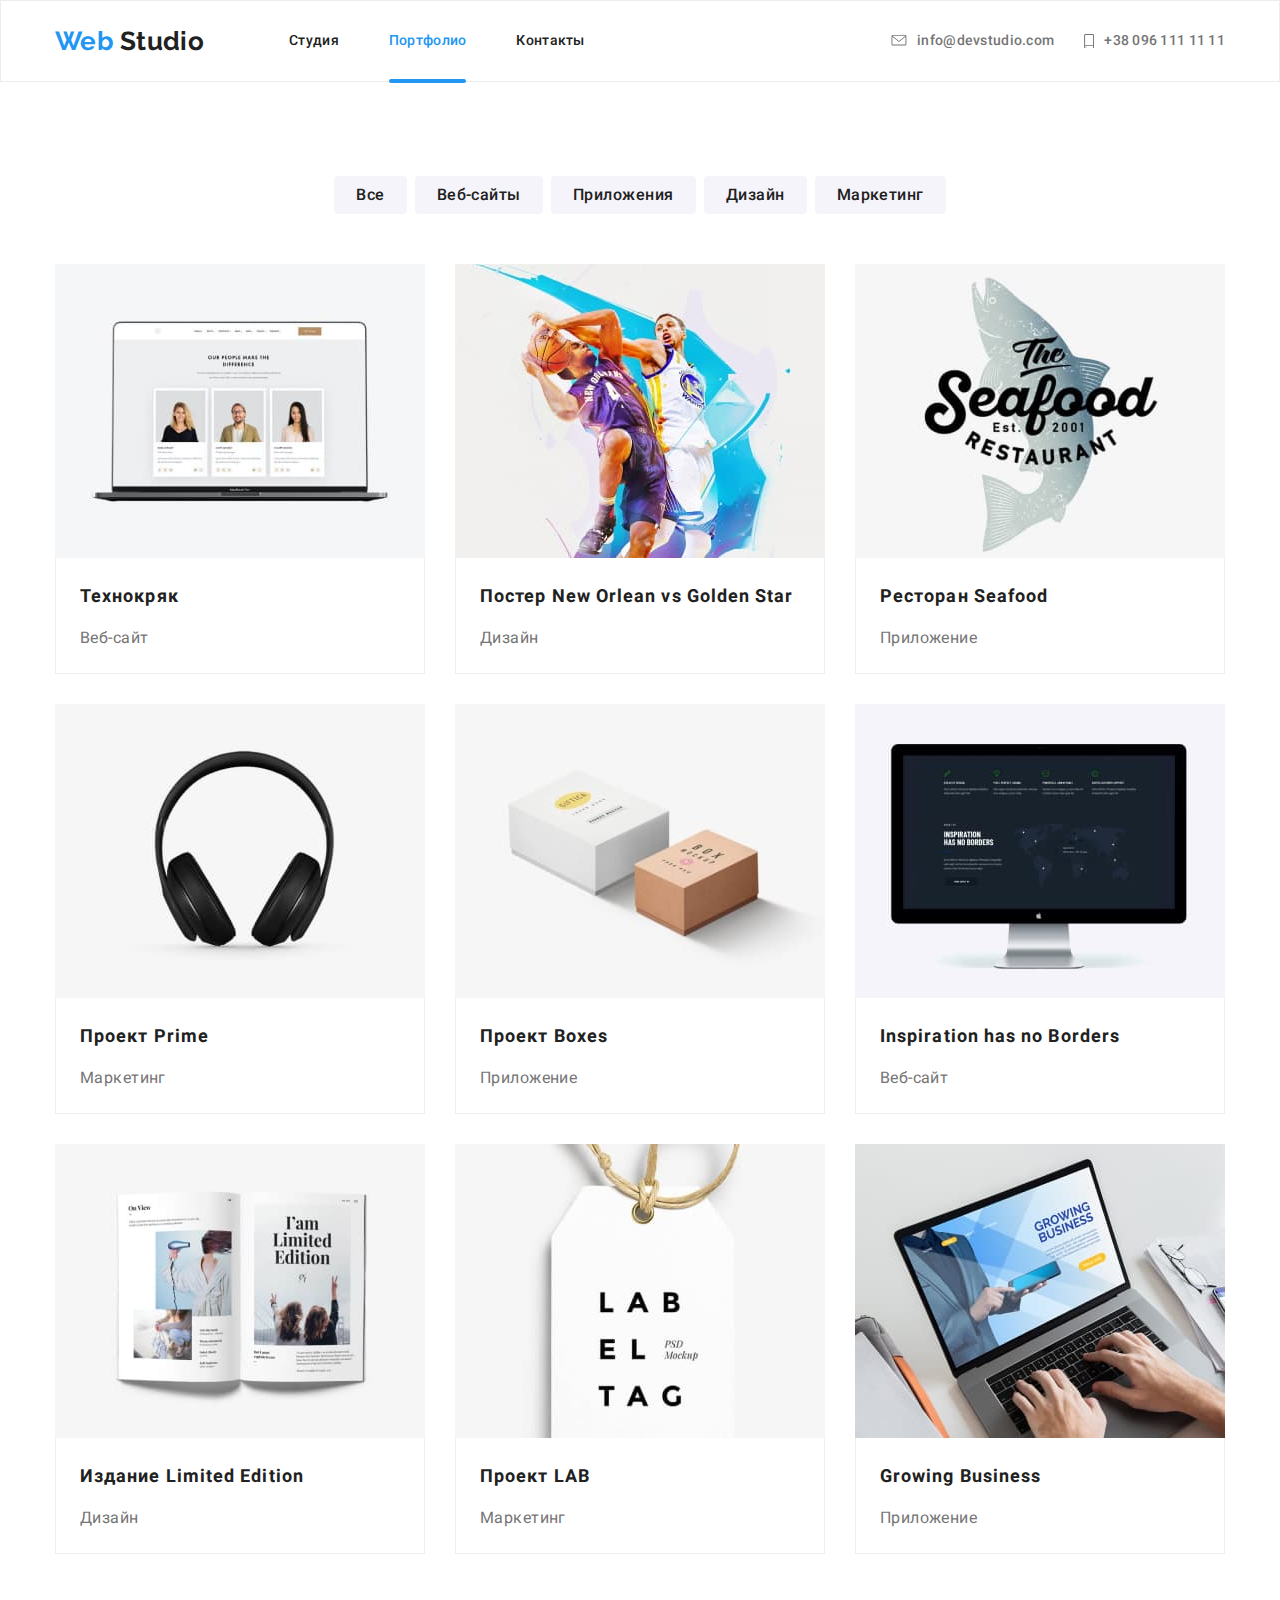
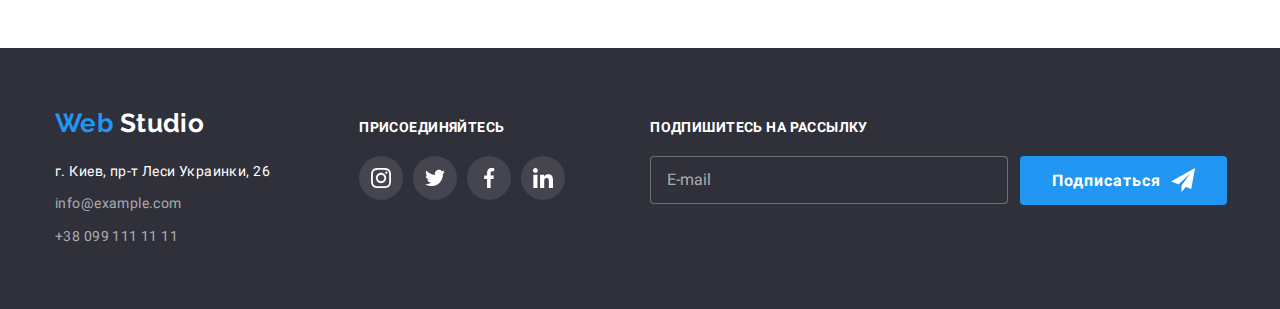
==== portfolio.html @ 8784ebb2 "Add flex to CSS" ====
<!DOCTYPE html>
<html lang="ru">
  <head>
    <meta charset="UTF-8" />
    <meta name="viewport" content="width=device-width, initial-scale=1.0" />
    <title>Web Studio</title>
    <link rel="stylesheet" href="./css/portfolio.min.css" />
  </head>

  <body>
    <header>
      <!-- Шапка сайта -->
      <div class="header">
        <nav class="main-nav">
          <a href="./index.html" class="logo animation">
            <span class="logo-accent">Web</span> Studio
          </a>

          <ul class="site-nav list">
            <li class="item">
              <a class="animation" href="./index.html">Студия</a>
            </li>
            <li class="item">
              <a href="" class="link current site-nav-link animation"
                >Портфолио</a
              >
            </li>
            <li class="item"><a class="animation" href="">Контакты</a></li>
          </ul>
        </nav>
        <ul class="list header-contact">
          <li class="item">
            <a
              href="mailto:info@devstudio.com"
              class="header-contact-link animation"
            >
              <svg class="header-contact-icon" width="16" height="11.2">
                <use href="./images/symbol-defs.svg#icon-envelope"></use>
              </svg>
              info@devstudio.com
            </a>
          </li>
          <li class="item">
            <a href="tel:+380961111111" class="header-contact-link animation">
              <svg class="header-contact-icon" width="10" height="14.94">
                <use href="./images/symbol-defs.svg#icon-smartphone"></use>
              </svg>
              +38 096 111 11 11
            </a>
          </li>
        </ul>
      </div>
    </header>
    <main>
      <section class="main-content">
        <div class="container main-part">
          <!-- Категории -->
          <h1 hidden>Наши работы</h1>
          <ul class="list works-list">
            <li class="works-item">
              <button type="button" class="filtr-button animation">Все</button>
            </li>
            <li class="works-item">
              <button type="button" class="filtr-button animation">
                Веб-сайты
              </button>
            </li>
            <li class="works-item">
              <button type="button" class="filtr-button animation">
                Приложения
              </button>
            </li>
            <li class="works-item">
              <button type="button" class="filtr-button animation">
                Дизайн
              </button>
            </li>
            <li class="works-item">
              <button type="button" class="filtr-button animation">
                Маркетинг
              </button>
            </li>
          </ul>
          <h2 hidden>Примеры работ</h2>
          <ul class="gallery list work-exemple">
            <li class="gallery-list animation">
              <a href="" class="gallery-link">
                <div class="gallery-relative">
                  <img
                    src="./images/portfolio/img.jpg"
                    alt="Ноутбук"
                    width="370"
                    height="294"
                  />

                  <div class="hover-text animation">
                    <p class="excerpt details">
                      Технокряк это современная площадка распространения
                      коронавируса. Компании используют эту платформу для
                      цифрового шпионажа и атак на защищённые сервера
                      конкурентов.
                    </p>
                  </div>
                </div>

                <div class="gallery-title">
                  <h3>Технокряк</h3>
                  <p class="lead">Веб-сайт</p>
                </div>
              </a>
            </li>

            <li class="gallery-list animation">
              <a href="" class="gallery-link">
                <div class="gallery-relative">
                  <img
                    src="./images/portfolio/img2.jpg"
                    alt="Баскетбольная игра"
                    width="370"
                    height="294"
                  />
                  <div class="hover-text animation">
                    <p class="excerpt details">
                      Технокряк это современная площадка распространения
                      коронавируса. Компании используют эту платформу для
                      цифрового шпионажа и атак на защищённые сервера
                      конкурентов.
                    </p>
                  </div>
                </div>
                <div class="gallery-title">
                  <h3>Постер New Orlean vs Golden Star</h3>
                  <p class="lead">Дизайн</p>
                </div>
              </a>
            </li>
            <li class="gallery-list animation">
              <a href="" class="gallery-link">
                <div class="gallery-relative">
                  <img
                    src="./images/portfolio/img3.jpg"
                    alt="Логотип ресторана Seafood"
                    width="370"
                    height="294"
                  />
                  <div class="hover-text animation">
                    <p class="excerpt details">
                      Технокряк это современная площадка распространения
                      коронавируса. Компании используют эту платформу для
                      цифрового шпионажа и атак на защищённые сервера
                      конкурентов.
                    </p>
                  </div>
                </div>
                <div class="gallery-title">
                  <h3>Ресторан Seafood</h3>
                  <p class="lead">Приложение</p>
                </div>
              </a>
            </li>
            <li class="gallery-list animation">
              <a href="" class="gallery-link">
                <div class="gallery-relative">
                  <img
                    src="./images/portfolio/img4.jpg"
                    alt="Наушники"
                    width="370"
                    height="294"
                  />
                  <div class="hover-text animation">
                    <p class="excerpt details">
                      Технокряк это современная площадка распространения
                      коронавируса. Компании используют эту платформу для
                      цифрового шпионажа и атак на защищённые сервера
                      конкурентов.
                    </p>
                  </div>
                </div>
                <div class="gallery-title">
                  <h3>Проект Prime</h3>
                  <p class="lead">Маркетинг</p>
                </div>
              </a>
            </li>
            <li class="gallery-list animation">
              <a href="" class="gallery-link">
                <div class="gallery-relative">
                  <img
                    src="./images/portfolio/img5.jpg"
                    alt="Коробочки"
                    width="370"
                    height="294"
                  />
                  <div class="hover-text animation">
                    <p class="excerpt details">
                      Технокряк это современная площадка распространения
                      коронавируса. Компании используют эту платформу для
                      цифрового шпионажа и атак на защищённые сервера
                      конкурентов.
                    </p>
                  </div>
                </div>
                <div class="gallery-title">
                  <h3>Проект Boxes</h3>
                  <p class="lead">Приложение</p>
                </div>
              </a>
            </li>
            <li class="gallery-list animation">
              <a href="" class="gallery-link">
                <div class="gallery-relative">
                  <img
                    src="./images/portfolio/img6.jpg"
                    alt="Монитор"
                    width="370"
                    height="294"
                  />
                  <div class="hover-text animation">
                    <p class="excerpt details">
                      Технокряк это современная площадка распространения
                      коронавируса. Компании используют эту платформу для
                      цифрового шпионажа и атак на защищённые сервера
                      конкурентов.
                    </p>
                  </div>
                </div>
                <div class="gallery-title">
                  <h3>Inspiration has no Borders</h3>
                  <p class="lead">Веб-сайт</p>
                </div>
              </a>
            </li>
            <li class="gallery-list animation">
              <a href="" class="gallery-link">
                <div class="gallery-relative">
                  <img
                    src="./images/portfolio/img7.jpg"
                    alt="Журнал"
                    width="370"
                    height="294"
                  />
                  <div class="hover-text animation">
                    <p class="excerpt details">
                      Технокряк это современная площадка распространения
                      коронавируса. Компании используют эту платформу для
                      цифрового шпионажа и атак на защищённые сервера
                      конкурентов.
                    </p>
                  </div>
                </div>
                <div class="gallery-title">
                  <h3>Издание Limited Edition</h3>
                  <p class="lead">Дизайн</p>
                </div>
              </a>
            </li>
            <li class="gallery-list animation">
              <a href="" class="gallery-link">
                <div class="gallery-relative">
                  <img
                    src="./images/portfolio/img8.jpg"
                    alt="Этикетка"
                    width="370"
                    height="294"
                  />
                  <div class="hover-text animation">
                    <p class="excerpt details">
                      Технокряк это современная площадка распространения
                      коронавируса. Компании используют эту платформу для
                      цифрового шпионажа и атак на защищённые сервера
                      конкурентов.
                    </p>
                  </div>
                </div>
                <div class="gallery-title">
                  <h3>Проект LAB</h3>
                  <p class="lead">Маркетинг</p>
                </div>
              </a>
            </li>
            <li class="gallery-list animation">
              <a href="" class="gallery-link">
                <div class="gallery-relative">
                  <img
                    src="./images/portfolio/img9.jpg"
                    alt="Ноутбук"
                    width="370"
                    height="294"
                  />
                  <div class="hover-text animation">
                    <p class="excerpt details">
                      Технокряк это современная площадка распространения
                      коронавируса. Компании используют эту платформу для
                      цифрового шпионажа и атак на защищённые сервера
                      конкурентов.
                    </p>
                  </div>
                </div>
                <div class="gallery-title">
                  <h3>Growing Business</h3>
                  <p class="lead">Приложение</p>
                </div>
              </a>
            </li>
          </ul>
        </div>
      </section>
    </main>
    <footer>
      <!-- Футер -->
      <div class="footer">
        <div class="first-block">
          <a href="/" class="footer-logo animation">
            <span class="logo-accent">Web</span> Studio
          </a>
          <address>
            <ul class="list footer-contact">
              <li>
                <p class="adress">г. Киев, пр-т Леси Украинки, 26<br /></p>
              </li>
              <li class="footer-contact">
                <a href="mailto:info@example.com">info@example.com<br /> </a>
              </li>
              <li class="footer-contact">
                <a href="tel:+380991111111">+38 099 111 11 11<br /> </a>
              </li>
            </ul>
          </address>
        </div>

        <div class="second-block">
          <b> присоединяйтесь </b>
          <ul class="list footer-social-list">
            <li class="footer-social-item f-icon-instagram animation">
              <a href="Instagram" aria-label="Ссылка на Instagram">
                <svg class="footer-social-icon" width="20px" height="20px">
                  <use href="./images/symbol-defs.svg#icon-instagram"></use>
                </svg>
              </a>
            </li>
            <li class="footer-social-item f-icon-twitter animation">
              <a href="Twitter" aria-label="Ссылка на Twitter">
                <svg class="footer-social-icon" width="20px" height="20px">
                  <use href="./images/symbol-defs.svg#icon-twitter"></use>
                </svg>
              </a>
            </li>
            <li class="footer-social-item f-icon-facebook animation">
              <a href="Facebook" aria-label="Ссылка на Facebook">
                <svg class="footer-social-icon" width="20px" height="20px">
                  <use href="./images/symbol-defs.svg#icon-facebook"></use>
                </svg>
              </a>
            </li>
            <li class="footer-social-item f-icon-linked animation">
              <a href="LinkedIn" aria-label="Ссылка на LinkedIn">
                <svg class="footer-social-icon" width="20px" height="20px">
                  <use href="./images/symbol-defs.svg#icon-linkedin"></use>
                </svg>
              </a>
            </li>
          </ul>
        </div>
        <div class="third-block">
          <b> Подпишитесь на рассылку </b>
          <div class="footer-form">
            <div class="email-field">
              <input
                class="footer-input animation"
                type="email"
                name="mail"
                id="mail"
                placeholder="E-mail"
              />
            </div>

            <div class="subscribe">
              <button class="button footer-button primary">
                Подписаться

                <svg class="sent-icon" width="24px" height="24px">
                  <use href="./images/symbol-defs.svg#icon-send"></use>
                </svg>
              </button>
            </div>
          </div>
        </div>
      </div>
    </footer>
  </body>
</html>
---- css/portfolio.min.css ----
.button,.filtr-button{font-family:inherit;font-size:16px;text-align:center;border-radius:4px}*,::after,::before{-webkit-box-sizing:border-box;box-sizing:border-box}:root{-moz-tab-size:4;-o-tab-size:4;tab-size:4}html{line-height:1.15;-webkit-text-size-adjust:100%}body{margin:0}body{font-family:system-ui, -apple-system, "Segoe UI", Roboto, Helvetica, Arial, sans-serif, "Apple Color Emoji", "Segoe UI Emoji"}hr{height:0}abbr[title]{-webkit-text-decoration:underline dotted;text-decoration:underline dotted}b,strong{font-weight:bolder}code,kbd,pre,samp{font-family:SFMono-Regular, Consolas, "Liberation Mono", Menlo, monospace;font-size:1em}small{font-size:80%}sub,sup{font-size:75%;line-height:0;position:relative;vertical-align:baseline}sub{bottom:-0.25em}sup{top:-0.5em}button,input,optgroup,select,textarea{font-family:inherit;font-size:100%;line-height:1.15;margin:0}button,select{text-transform:none}[type="button"],[type="reset"],[type="submit"],button{-webkit-appearance:button}[type="button"]::-moz-focus-inner,[type="reset"]::-moz-focus-inner,[type="submit"]::-moz-focus-inner,button::-moz-focus-inner{border-style:none;padding:0}[type="button"]:-moz-focusring,[type="reset"]:-moz-focusring,[type="submit"]:-moz-focusring,button:-moz-focusring{outline:1px dotted ButtonText}fieldset{padding:0.35em 0.75em 0.625em}legend{padding:0}progress{vertical-align:baseline}[type="number"]::-webkit-inner-spin-button,[type="number"]::-webkit-outer-spin-button{height:auto}[type="search"]{-webkit-appearance:textfield;outline-offset:-2px}[type="search"]::-webkit-search-decoration{-webkit-appearance:none}::-webkit-file-upload-button{-webkit-appearance:button;font:inherit}summary{display:list-item}@font-face{font-family:"Raleway";src:url("./../fonts/Raleway-Bold.eot");src:local("☺"),url("./../fonts/Raleway-Bold.woff") format("woff"),url("./../fonts/Raleway-Bold.ttf") format("truetype"),url("./../fonts/Raleway-Bold.svg") format("svg");font-weight:700;font-style:normal}@font-face{font-family:"Roboto";src:url("./../fonts/Roboto-Regular.eot");src:local("☺"),url("./../fonts/Roboto-Regular.woff") format("woff"),url("./../fonts/Roboto-Regular.ttf") format("truetype"),url("./../fonts/Roboto-Regular.svg") format("svg");font-weight:400;font-style:normal}@font-face{font-family:"Roboto";src:url("./../fonts/Roboto-Medium.eot");src:local("☺"),url("./../fonts/Roboto-Medium.woff") format("woff"),url("./../fonts/Roboto-Medium.ttf") format("truetype"),url("./../fonts/Roboto-Medium.svg") format("svg");font-weight:500;font-style:normal}@font-face{font-family:"Roboto";src:url("./../fonts/Roboto-Bold.eot");src:local("☺"),url("./../fonts/Roboto-Bold.woff") format("woff"),url("./../fonts/Roboto-Bold.ttf") format("truetype"),url("./../fonts/Roboto-Bold.svg") format("svg");font-weight:700;font-style:normal}@font-face{font-family:"Roboto";src:url("./../fonts/Roboto-Black.eot");src:local("☺"),url("./../fonts/Roboto-Black.woff") format("woff"),url("./../fonts/Roboto-Black.ttf") format("truetype"),url("./../fonts/Roboto-Black.svg") format("svg");font-weight:900;font-style:normal}body{color:#757575;background-color:#fff;font-family:"Roboto";font-weight:400;letter-spacing:0.03em;font-size:14px;line-height:1.71}.details{color:#fff}.list{list-style:none;padding:0;margin:0}header{border:1px solid #ececec}.animation{-webkit-transition-duration:250ms;transition-duration:250ms;-webkit-transition-timing-function:cubic-bezier(0.4, 0, 0.2, 1);transition-timing-function:cubic-bezier(0.4, 0, 0.2, 1)}.flexbox{display:-webkit-box;display:-ms-flexbox;display:flex}.section-title{font-size:36px;line-height:1.17;text-align:center;margin-bottom:50px}img{display:block}.header,.footer,.container{margin-right:auto;margin-left:auto;width:1200px;padding-left:15px;padding-right:15px}b{font-weight:700;line-height:1.14;color:#fff;text-transform:uppercase}.logo{color:#212121;font-family:"Raleway";font-weight:700;font-size:26px;line-height:1.19;text-decoration:none;margin-right:85px}.logo:hover,.logo:focus{color:#2196f3}.logo-accent{color:#2196f3}.footer-logo{color:#fff;font-family:"Raleway";font-weight:700;font-size:26px;line-height:1.19;text-decoration:none;margin-right:85px}.footer-logo:hover,.footer-logo:focus{color:#2196f3}.main-nav,.header{-webkit-box-align:center;-ms-flex-align:center;align-items:center;display:-webkit-box;display:-ms-flexbox;display:flex}.site-nav{display:-webkit-box;display:-ms-flexbox;display:flex}.site-nav .link.current{color:#2196f3}.site-nav .item:not(:last-child){margin-right:50px}.site-nav a{display:block;padding-top:32px;padding-bottom:32px;color:#212121;font-weight:500;font-size:14px;line-height:1.14;letter-spacing:0.02em;text-decoration:none}.site-nav a:hover,.site-nav a:focus{color:#2196f3}.site-nav-link{position:relative}.site-nav-link::after{content:" ";position:absolute;left:0;bottom:-2px;display:block;width:100%;height:4px;background-color:#2196f3;border-radius:2px}.header-contact{display:-webkit-box;display:-ms-flexbox;display:flex;margin-left:auto;font-style:normal;font-weight:500}.header-contact a{color:#757575;text-decoration:none;letter-spacing:0.02em;line-height:1.14;-webkit-box-align:center;-ms-flex-align:center;align-items:center}.header-contact>.item a{-webkit-box-align:center;-ms-flex-align:center;align-items:center}.header-contact>.item img{margin-right:10px}.header-contact-icon{margin-right:10px;fill:#757575}.header-contact-link:hover .header-contact-icon,.header-contact-link:focus .header-contact-icon{fill:#2196f3}.header-contact .item+.item{margin-left:30px}.contact-img .header-contact .item a{color:#757575;text-decoration:none;letter-spacing:0.02em;line-height:1.14}.header-contact-link:hover,.header-contact-link:focus{color:#2196f3}.header-contact-link{display:-webkit-box;display:-ms-flexbox;display:flex}.button{color:#212121;background-color:#fff;font-weight:700;line-height:1.87;letter-spacing:0.06em;display:-webkit-inline-box;display:-ms-inline-flexbox;display:inline-flex;-webkit-box-align:center;-ms-flex-align:center;align-items:center}.button:hover,.button:focus{color:#fff;background-color:#2196f3}.button.primary{background-color:#2196f3;color:#fff;text-decoration:none;padding:10px 32px;min-width:200px;border:none}.button.primary.submit{-webkit-box-shadow:0px 1px 3px rgba(0,0,0,0.12),0px 1px 1px rgba(0,0,0,0.14),0px 2px 1px rgba(0,0,0,0.2);box-shadow:0px 1px 3px rgba(0,0,0,0.12),0px 1px 1px rgba(0,0,0,0.14),0px 2px 1px rgba(0,0,0,0.2);padding:10px 50px;margin-left:auto;margin-right:auto}.button.primary .footer-button{padding-left:28px;padding-right:28px}.filtr-button{background-color:#f5f4fa;color:#212121;font-weight:500;line-height:1.62;letter-spacing:0.03em;padding:6px 22px;border:none}.filtr-button:hover,.filtr-button:focus{-webkit-box-shadow:0px 3px 1px rgba(0,0,0,0.1),0px 1px 2px rgba(0,0,0,0.08),0px 2px 2px rgba(0,0,0,0.12);box-shadow:0px 3px 1px rgba(0,0,0,0.1),0px 1px 2px rgba(0,0,0,0.08),0px 2px 2px rgba(0,0,0,0.12);color:#fff;background-color:#2196f3}.main-content{padding-top:94px;padding-bottom:94px}.works-list{display:-webkit-box;display:-ms-flexbox;display:flex;-webkit-box-pack:center;-ms-flex-pack:center;justify-content:center;margin-bottom:50px}.works-item{margin-right:8px}.works-item:nth-child(5n){margin-right:0}.gallery{display:-webkit-box;display:-ms-flexbox;display:flex;-ms-flex-wrap:wrap;flex-wrap:wrap}.gallery a{text-decoration:none;color:inherit}.gallery h3{font-weight:700;font-size:18px;line-height:2;letter-spacing:0.06em;color:#212121;margin:0}.gallery .lead{text-align:left;font-size:16px;line-height:1.87;margin-top:9px;margin-bottom:0}.gallery .excerpt{font-size:18px;line-height:1.56}.gallery .gallery-list{width:calc((100% - 60px) / 3);margin-right:30px;margin-bottom:30px}.gallery .gallery-list:hover,.gallery .gallery-list:focus{-webkit-box-shadow:0px 1px 1px rgba(0,0,0,0.12),0px 4px 4px rgba(0,0,0,0.06),1px 4px 6px rgba(0,0,0,0.16);box-shadow:0px 1px 1px rgba(0,0,0,0.12),0px 4px 4px rgba(0,0,0,0.06),1px 4px 6px rgba(0,0,0,0.16)}.gallery .gallery-list:nth-child(3n){margin-right:0}.gallery .gallery-list:nth-last-child(-n+3){margin-bottom:0}.gallery-relative{position:relative;overflow:hidden}.hover-text{position:absolute;display:-webkit-box;display:-ms-flexbox;display:flex;top:0;left:0;padding:63px 24px;background-color:rgba(33,150,243,0.9);width:100%;height:100%;-webkit-transform:translateY(100%);transform:translateY(100%);-webkit-transition-property:-webkit-transform;transition-property:-webkit-transform;transition-property:transform;transition-property:transform, -webkit-transform}.gallery-relative:hover .hover-text,.gallery-relative:focus .hover-text{-webkit-transform:translateY(0);transform:translateY(0)}.hover-text p{text-align:left;margin:0}.gallery-title{border:1px solid;border-top:none;border-color:#eee;-webkit-box-sizing:border-box;box-sizing:border-box;padding-top:20px;padding-bottom:20px;padding-right:24px;padding-left:24px}.social-list{display:-webkit-box;display:-ms-flexbox;display:flex;-webkit-box-align:center;-ms-flex-align:center;align-items:center}.social-item{width:calc((100% - 94px) / 4);margin-right:10px;margin-bottom:24px}.social-item:first-of-type{margin-left:32px}.social-item:nth-child(4n){margin-right:32px}.social-item a{display:block;padding:12px}.social-icons-link{display:-webkit-inline-box;display:-ms-inline-flexbox;display:inline-flex;-webkit-box-align:center;-ms-flex-align:center;align-items:center;-webkit-box-pack:center;-ms-flex-pack:center;justify-content:center;border-radius:50%;height:44px;width:44px;background-color:#fff}.social-icons-link:hover,.social-icons-link:focus{background-color:#2196f3}.social-icon{fill:#afb1b8}.social-icons-link:hover .social-icon,.social-icons-link:focus .social-icon{fill:#fff}.footer-social-item{display:inline-block;height:44px;width:44px;border-radius:50%;background-size:20px;background-position:center;background-repeat:no-repeat;background-color:rgba(255,255,255,0.1);width:calc((100% - 30px) / 4);margin-right:10px;margin-top:20px}.footer-social-item:nth-child(4n){margin-right:0}.footer-social-item:hover,.footer-social-item:focus{background-color:#2196f3}.footer-social-item a{padding:12px;display:block}.footer-social-icon{fill:#fff}.sent-icon{margin-left:10px}.footer-social-list{display:-webkit-box;display:-ms-flexbox;display:flex}.footer-contact{margin-bottom:9px}.footer-contact:last-child{margin-bottom:0}.footer-contact .adress{font-weight:400;color:#fff;font-style:normal;margin-top:20px;margin-bottom:9px;margin-left:0;text-align:start}.footer-contact a{text-decoration:none;font-style:normal;color:rgba(255,255,255,0.6)}.footer-contact a:hover,.footer-contact a:focus{color:#2196f3}footer{background-color:#2f303a;padding-top:60px;padding-bottom:60px;-webkit-box-align:baseline;-ms-flex-align:baseline;align-items:baseline}.footer{display:-webkit-box;display:-ms-flexbox;display:flex}.second-block{margin-left:70px;margin-top:12px;margin-right:70px}.second-block b{display:block}.third-block{width:calc(50% - 15px);margin-left:15px;margin-top:12px;-webkit-box-pack:justify;-ms-flex-pack:justify;justify-content:space-between}.third-block b{display:block;margin-bottom:20px}.footer-input{border:0.5px solid rgba(255,255,255,0.3);border-radius:4px;background-color:#2f303a;padding:15px 16px;width:358px;margin-right:12px;color:#fff}.footer-input:focus{border:1px solid #2196f3;outline:#2196f3}.footer-input::-webkit-input-placeholder{font-size:16px;line-height:1.25;color:rgba(255,255,255,0.6)}.footer-input:-ms-input-placeholder{font-size:16px;line-height:1.25;color:rgba(255,255,255,0.6)}.footer-input::-ms-input-placeholder{font-size:16px;line-height:1.25;color:rgba(255,255,255,0.6)}.footer-input::placeholder{font-size:16px;line-height:1.25;color:rgba(255,255,255,0.6)}.footer-form{display:-webkit-box;display:-ms-flexbox;display:flex}
/*# sourceMappingURL=portfolio.min.css.map */
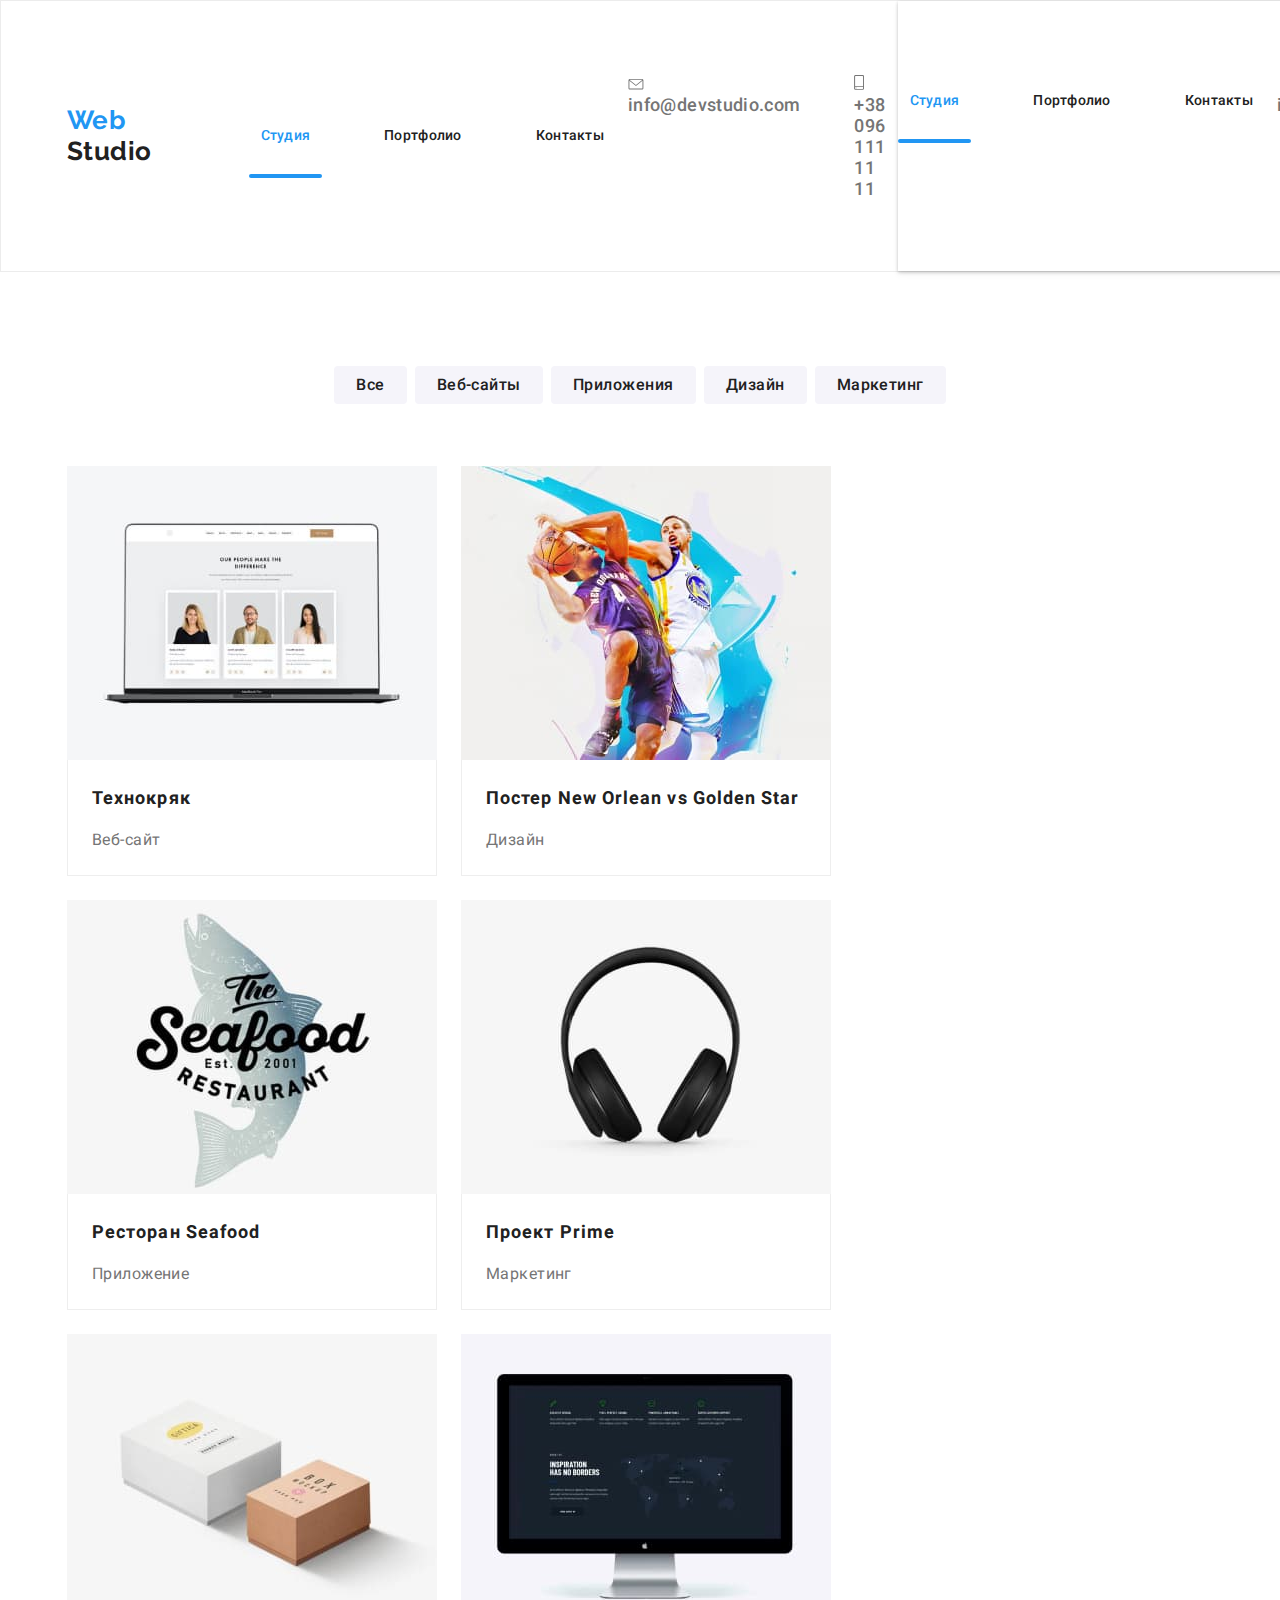
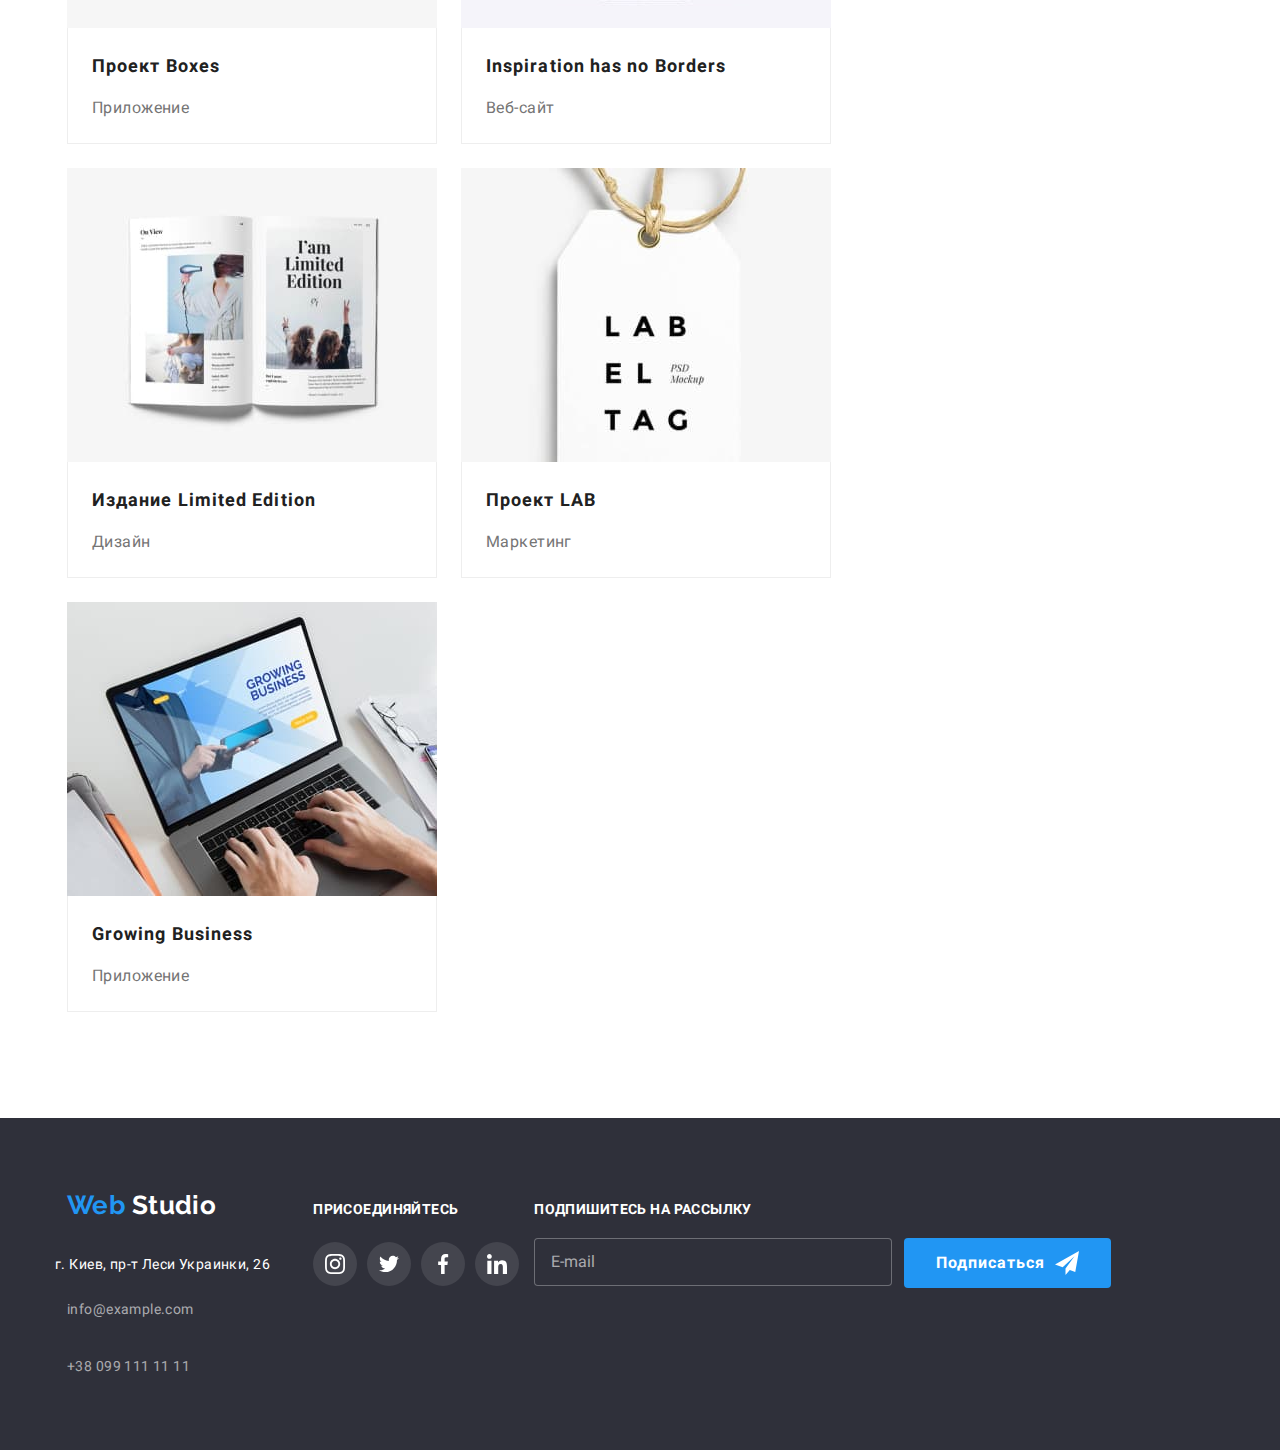
==== commit aac29c52: "Phone portfolio header and button" ====
--- a/portfolio.html
+++ b/portfolio.html
@@ -9,32 +9,34 @@
 
   <body>
     <header>
-      <!-- Шапка сайта -->
       <div class="header">
+        <!-- Шапка сайта -->
         <nav class="main-nav">
-          <a href="./index.html" class="logo animation">
+          <a href="./" class="logo animation">
             <span class="logo-accent">Web</span> Studio
           </a>
 
           <ul class="site-nav list">
             <li class="item">
-              <a class="animation" href="./index.html">Студия</a>
-            </li>
-            <li class="item">
-              <a href="" class="link current site-nav-link animation"
-                >Портфолио</a
-              >
-            </li>
-            <li class="item"><a class="animation" href="">Контакты</a></li>
+              <a href="" class="link current site-nav-link animation">Студия</a>
+            </li>
+            <li class="item">
+              <a href="./portfolio.html" class="animation">Портфолио</a>
+            </li>
+            <li class="item"><a href="" class="animation">Контакты</a></li>
           </ul>
         </nav>
         <ul class="list header-contact">
           <li class="item">
             <a
               href="mailto:info@devstudio.com"
-              class="header-contact-link animation"
+              class="header-contact-link flexbox animation"
             >
-              <svg class="header-contact-icon" width="16" height="11.2">
+              <svg
+                class="header-contact-icon animation"
+                width="16"
+                height="11.2"
+              >
                 <use href="./images/symbol-defs.svg#icon-envelope"></use>
               </svg>
               info@devstudio.com
@@ -42,13 +44,83 @@
           </li>
           <li class="item">
             <a href="tel:+380961111111" class="header-contact-link animation">
-              <svg class="header-contact-icon" width="10" height="14.94">
+              <svg
+                class="header-contact-icon animation"
+                width="10"
+                height="14.94"
+              >
                 <use href="./images/symbol-defs.svg#icon-smartphone"></use>
               </svg>
               +38 096 111 11 11
             </a>
           </li>
         </ul>
+        <!-- Мобильное меню -->
+
+        <button
+          type="button"
+          class="menu-button animation"
+          aria-expanded="false"
+          aria-controls="menu-container"
+          data-menu-button
+        >
+          <svg
+            width="20"
+            height="20"
+            aria-label="Переключатель мобильного меню"
+          >
+            <use
+              class="icon-cross"
+              href="./images/symbol-defs.svg#icon-close_24px"
+            ></use>
+            <use
+              class="icon-menu"
+              href="./images/symbol-defs.svg#icon-menu_24px"
+            ></use>
+          </svg>
+        </button>
+
+        <div class="menu-container" id="menu-container" data-menu>
+          <ul class="site-nav list">
+            <li class="item">
+              <a href="" class="link current site-nav-link animation">Студия</a>
+            </li>
+            <li class="item">
+              <a href="./portfolio.html" class="animation">Портфолио</a>
+            </li>
+            <li class="item"><a href="" class="animation">Контакты</a></li>
+          </ul>
+
+          <ul class="list header-contact">
+            <li class="item">
+              <a
+                href="mailto:info@devstudio.com"
+                class="header-contact-link flexbox animation"
+              >
+                <svg
+                  class="header-contact-icon animation"
+                  width="16"
+                  height="11.2"
+                >
+                  <use href="./images/symbol-defs.svg#icon-envelope"></use>
+                </svg>
+                info@devstudio.com
+              </a>
+            </li>
+            <li class="item">
+              <a href="tel:+380961111111" class="header-contact-link animation">
+                <svg
+                  class="header-contact-icon animation"
+                  width="10"
+                  height="14.94"
+                >
+                  <use href="./images/symbol-defs.svg#icon-smartphone"></use>
+                </svg>
+                +38 096 111 11 11
+              </a>
+            </li>
+          </ul>
+        </div>
       </div>
     </header>
     <main>
@@ -387,5 +459,6 @@
         </div>
       </div>
     </footer>
+    <script src="./js/menu.js"></script>
   </body>
 </html>
--- a/css/portfolio.min.css
+++ b/css/portfolio.min.css
@@ -1,2 +1,2 @@
-.button,.filtr-button{font-family:inherit;font-size:16px;text-align:center;border-radius:4px}*,::after,::before{-webkit-box-sizing:border-box;box-sizing:border-box}:root{-moz-tab-size:4;-o-tab-size:4;tab-size:4}html{line-height:1.15;-webkit-text-size-adjust:100%}body{margin:0}body{font-family:system-ui, -apple-system, "Segoe UI", Roboto, Helvetica, Arial, sans-serif, "Apple Color Emoji", "Segoe UI Emoji"}hr{height:0}abbr[title]{-webkit-text-decoration:underline dotted;text-decoration:underline dotted}b,strong{font-weight:bolder}code,kbd,pre,samp{font-family:SFMono-Regular, Consolas, "Liberation Mono", Menlo, monospace;font-size:1em}small{font-size:80%}sub,sup{font-size:75%;line-height:0;position:relative;vertical-align:baseline}sub{bottom:-0.25em}sup{top:-0.5em}button,input,optgroup,select,textarea{font-family:inherit;font-size:100%;line-height:1.15;margin:0}button,select{text-transform:none}[type="button"],[type="reset"],[type="submit"],button{-webkit-appearance:button}[type="button"]::-moz-focus-inner,[type="reset"]::-moz-focus-inner,[type="submit"]::-moz-focus-inner,button::-moz-focus-inner{border-style:none;padding:0}[type="button"]:-moz-focusring,[type="reset"]:-moz-focusring,[type="submit"]:-moz-focusring,button:-moz-focusring{outline:1px dotted ButtonText}fieldset{padding:0.35em 0.75em 0.625em}legend{padding:0}progress{vertical-align:baseline}[type="number"]::-webkit-inner-spin-button,[type="number"]::-webkit-outer-spin-button{height:auto}[type="search"]{-webkit-appearance:textfield;outline-offset:-2px}[type="search"]::-webkit-search-decoration{-webkit-appearance:none}::-webkit-file-upload-button{-webkit-appearance:button;font:inherit}summary{display:list-item}@font-face{font-family:"Raleway";src:url("./../fonts/Raleway-Bold.eot");src:local("☺"),url("./../fonts/Raleway-Bold.woff") format("woff"),url("./../fonts/Raleway-Bold.ttf") format("truetype"),url("./../fonts/Raleway-Bold.svg") format("svg");font-weight:700;font-style:normal}@font-face{font-family:"Roboto";src:url("./../fonts/Roboto-Regular.eot");src:local("☺"),url("./../fonts/Roboto-Regular.woff") format("woff"),url("./../fonts/Roboto-Regular.ttf") format("truetype"),url("./../fonts/Roboto-Regular.svg") format("svg");font-weight:400;font-style:normal}@font-face{font-family:"Roboto";src:url("./../fonts/Roboto-Medium.eot");src:local("☺"),url("./../fonts/Roboto-Medium.woff") format("woff"),url("./../fonts/Roboto-Medium.ttf") format("truetype"),url("./../fonts/Roboto-Medium.svg") format("svg");font-weight:500;font-style:normal}@font-face{font-family:"Roboto";src:url("./../fonts/Roboto-Bold.eot");src:local("☺"),url("./../fonts/Roboto-Bold.woff") format("woff"),url("./../fonts/Roboto-Bold.ttf") format("truetype"),url("./../fonts/Roboto-Bold.svg") format("svg");font-weight:700;font-style:normal}@font-face{font-family:"Roboto";src:url("./../fonts/Roboto-Black.eot");src:local("☺"),url("./../fonts/Roboto-Black.woff") format("woff"),url("./../fonts/Roboto-Black.ttf") format("truetype"),url("./../fonts/Roboto-Black.svg") format("svg");font-weight:900;font-style:normal}body{color:#757575;background-color:#fff;font-family:"Roboto";font-weight:400;letter-spacing:0.03em;font-size:14px;line-height:1.71}.details{color:#fff}.list{list-style:none;padding:0;margin:0}header{border:1px solid #ececec}.animation{-webkit-transition-duration:250ms;transition-duration:250ms;-webkit-transition-timing-function:cubic-bezier(0.4, 0, 0.2, 1);transition-timing-function:cubic-bezier(0.4, 0, 0.2, 1)}.flexbox{display:-webkit-box;display:-ms-flexbox;display:flex}.section-title{font-size:36px;line-height:1.17;text-align:center;margin-bottom:50px}img{display:block}.header,.footer,.container{margin-right:auto;margin-left:auto;width:1200px;padding-left:15px;padding-right:15px}b{font-weight:700;line-height:1.14;color:#fff;text-transform:uppercase}.logo{color:#212121;font-family:"Raleway";font-weight:700;font-size:26px;line-height:1.19;text-decoration:none;margin-right:85px}.logo:hover,.logo:focus{color:#2196f3}.logo-accent{color:#2196f3}.footer-logo{color:#fff;font-family:"Raleway";font-weight:700;font-size:26px;line-height:1.19;text-decoration:none;margin-right:85px}.footer-logo:hover,.footer-logo:focus{color:#2196f3}.main-nav,.header{-webkit-box-align:center;-ms-flex-align:center;align-items:center;display:-webkit-box;display:-ms-flexbox;display:flex}.site-nav{display:-webkit-box;display:-ms-flexbox;display:flex}.site-nav .link.current{color:#2196f3}.site-nav .item:not(:last-child){margin-right:50px}.site-nav a{display:block;padding-top:32px;padding-bottom:32px;color:#212121;font-weight:500;font-size:14px;line-height:1.14;letter-spacing:0.02em;text-decoration:none}.site-nav a:hover,.site-nav a:focus{color:#2196f3}.site-nav-link{position:relative}.site-nav-link::after{content:" ";position:absolute;left:0;bottom:-2px;display:block;width:100%;height:4px;background-color:#2196f3;border-radius:2px}.header-contact{display:-webkit-box;display:-ms-flexbox;display:flex;margin-left:auto;font-style:normal;font-weight:500}.header-contact a{color:#757575;text-decoration:none;letter-spacing:0.02em;line-height:1.14;-webkit-box-align:center;-ms-flex-align:center;align-items:center}.header-contact>.item a{-webkit-box-align:center;-ms-flex-align:center;align-items:center}.header-contact>.item img{margin-right:10px}.header-contact-icon{margin-right:10px;fill:#757575}.header-contact-link:hover .header-contact-icon,.header-contact-link:focus .header-contact-icon{fill:#2196f3}.header-contact .item+.item{margin-left:30px}.contact-img .header-contact .item a{color:#757575;text-decoration:none;letter-spacing:0.02em;line-height:1.14}.header-contact-link:hover,.header-contact-link:focus{color:#2196f3}.header-contact-link{display:-webkit-box;display:-ms-flexbox;display:flex}.button{color:#212121;background-color:#fff;font-weight:700;line-height:1.87;letter-spacing:0.06em;display:-webkit-inline-box;display:-ms-inline-flexbox;display:inline-flex;-webkit-box-align:center;-ms-flex-align:center;align-items:center}.button:hover,.button:focus{color:#fff;background-color:#2196f3}.button.primary{background-color:#2196f3;color:#fff;text-decoration:none;padding:10px 32px;min-width:200px;border:none}.button.primary.submit{-webkit-box-shadow:0px 1px 3px rgba(0,0,0,0.12),0px 1px 1px rgba(0,0,0,0.14),0px 2px 1px rgba(0,0,0,0.2);box-shadow:0px 1px 3px rgba(0,0,0,0.12),0px 1px 1px rgba(0,0,0,0.14),0px 2px 1px rgba(0,0,0,0.2);padding:10px 50px;margin-left:auto;margin-right:auto}.button.primary .footer-button{padding-left:28px;padding-right:28px}.filtr-button{background-color:#f5f4fa;color:#212121;font-weight:500;line-height:1.62;letter-spacing:0.03em;padding:6px 22px;border:none}.filtr-button:hover,.filtr-button:focus{-webkit-box-shadow:0px 3px 1px rgba(0,0,0,0.1),0px 1px 2px rgba(0,0,0,0.08),0px 2px 2px rgba(0,0,0,0.12);box-shadow:0px 3px 1px rgba(0,0,0,0.1),0px 1px 2px rgba(0,0,0,0.08),0px 2px 2px rgba(0,0,0,0.12);color:#fff;background-color:#2196f3}.main-content{padding-top:94px;padding-bottom:94px}.works-list{display:-webkit-box;display:-ms-flexbox;display:flex;-webkit-box-pack:center;-ms-flex-pack:center;justify-content:center;margin-bottom:50px}.works-item{margin-right:8px}.works-item:nth-child(5n){margin-right:0}.gallery{display:-webkit-box;display:-ms-flexbox;display:flex;-ms-flex-wrap:wrap;flex-wrap:wrap}.gallery a{text-decoration:none;color:inherit}.gallery h3{font-weight:700;font-size:18px;line-height:2;letter-spacing:0.06em;color:#212121;margin:0}.gallery .lead{text-align:left;font-size:16px;line-height:1.87;margin-top:9px;margin-bottom:0}.gallery .excerpt{font-size:18px;line-height:1.56}.gallery .gallery-list{width:calc((100% - 60px) / 3);margin-right:30px;margin-bottom:30px}.gallery .gallery-list:hover,.gallery .gallery-list:focus{-webkit-box-shadow:0px 1px 1px rgba(0,0,0,0.12),0px 4px 4px rgba(0,0,0,0.06),1px 4px 6px rgba(0,0,0,0.16);box-shadow:0px 1px 1px rgba(0,0,0,0.12),0px 4px 4px rgba(0,0,0,0.06),1px 4px 6px rgba(0,0,0,0.16)}.gallery .gallery-list:nth-child(3n){margin-right:0}.gallery .gallery-list:nth-last-child(-n+3){margin-bottom:0}.gallery-relative{position:relative;overflow:hidden}.hover-text{position:absolute;display:-webkit-box;display:-ms-flexbox;display:flex;top:0;left:0;padding:63px 24px;background-color:rgba(33,150,243,0.9);width:100%;height:100%;-webkit-transform:translateY(100%);transform:translateY(100%);-webkit-transition-property:-webkit-transform;transition-property:-webkit-transform;transition-property:transform;transition-property:transform, -webkit-transform}.gallery-relative:hover .hover-text,.gallery-relative:focus .hover-text{-webkit-transform:translateY(0);transform:translateY(0)}.hover-text p{text-align:left;margin:0}.gallery-title{border:1px solid;border-top:none;border-color:#eee;-webkit-box-sizing:border-box;box-sizing:border-box;padding-top:20px;padding-bottom:20px;padding-right:24px;padding-left:24px}.social-list{display:-webkit-box;display:-ms-flexbox;display:flex;-webkit-box-align:center;-ms-flex-align:center;align-items:center}.social-item{width:calc((100% - 94px) / 4);margin-right:10px;margin-bottom:24px}.social-item:first-of-type{margin-left:32px}.social-item:nth-child(4n){margin-right:32px}.social-item a{display:block;padding:12px}.social-icons-link{display:-webkit-inline-box;display:-ms-inline-flexbox;display:inline-flex;-webkit-box-align:center;-ms-flex-align:center;align-items:center;-webkit-box-pack:center;-ms-flex-pack:center;justify-content:center;border-radius:50%;height:44px;width:44px;background-color:#fff}.social-icons-link:hover,.social-icons-link:focus{background-color:#2196f3}.social-icon{fill:#afb1b8}.social-icons-link:hover .social-icon,.social-icons-link:focus .social-icon{fill:#fff}.footer-social-item{display:inline-block;height:44px;width:44px;border-radius:50%;background-size:20px;background-position:center;background-repeat:no-repeat;background-color:rgba(255,255,255,0.1);width:calc((100% - 30px) / 4);margin-right:10px;margin-top:20px}.footer-social-item:nth-child(4n){margin-right:0}.footer-social-item:hover,.footer-social-item:focus{background-color:#2196f3}.footer-social-item a{padding:12px;display:block}.footer-social-icon{fill:#fff}.sent-icon{margin-left:10px}.footer-social-list{display:-webkit-box;display:-ms-flexbox;display:flex}.footer-contact{margin-bottom:9px}.footer-contact:last-child{margin-bottom:0}.footer-contact .adress{font-weight:400;color:#fff;font-style:normal;margin-top:20px;margin-bottom:9px;margin-left:0;text-align:start}.footer-contact a{text-decoration:none;font-style:normal;color:rgba(255,255,255,0.6)}.footer-contact a:hover,.footer-contact a:focus{color:#2196f3}footer{background-color:#2f303a;padding-top:60px;padding-bottom:60px;-webkit-box-align:baseline;-ms-flex-align:baseline;align-items:baseline}.footer{display:-webkit-box;display:-ms-flexbox;display:flex}.second-block{margin-left:70px;margin-top:12px;margin-right:70px}.second-block b{display:block}.third-block{width:calc(50% - 15px);margin-left:15px;margin-top:12px;-webkit-box-pack:justify;-ms-flex-pack:justify;justify-content:space-between}.third-block b{display:block;margin-bottom:20px}.footer-input{border:0.5px solid rgba(255,255,255,0.3);border-radius:4px;background-color:#2f303a;padding:15px 16px;width:358px;margin-right:12px;color:#fff}.footer-input:focus{border:1px solid #2196f3;outline:#2196f3}.footer-input::-webkit-input-placeholder{font-size:16px;line-height:1.25;color:rgba(255,255,255,0.6)}.footer-input:-ms-input-placeholder{font-size:16px;line-height:1.25;color:rgba(255,255,255,0.6)}.footer-input::-ms-input-placeholder{font-size:16px;line-height:1.25;color:rgba(255,255,255,0.6)}.footer-input::placeholder{font-size:16px;line-height:1.25;color:rgba(255,255,255,0.6)}.footer-form{display:-webkit-box;display:-ms-flexbox;display:flex}
+.button,.filtr-button{font-family:inherit;font-size:16px;text-align:center;border-radius:4px}*,::after,::before{-webkit-box-sizing:border-box;box-sizing:border-box}:root{-moz-tab-size:4;-o-tab-size:4;tab-size:4}html{line-height:1.15;-webkit-text-size-adjust:100%}body{margin:0}body{font-family:system-ui, -apple-system, "Segoe UI", Roboto, Helvetica, Arial, sans-serif, "Apple Color Emoji", "Segoe UI Emoji"}hr{height:0}abbr[title]{-webkit-text-decoration:underline dotted;text-decoration:underline dotted}b,strong{font-weight:bolder}code,kbd,pre,samp{font-family:SFMono-Regular, Consolas, "Liberation Mono", Menlo, monospace;font-size:1em}small{font-size:80%}sub,sup{font-size:75%;line-height:0;position:relative;vertical-align:baseline}sub{bottom:-0.25em}sup{top:-0.5em}button,input,optgroup,select,textarea{font-family:inherit;font-size:100%;line-height:1.15;margin:0}button,select{text-transform:none}[type="button"],[type="reset"],[type="submit"],button{-webkit-appearance:button}[type="button"]::-moz-focus-inner,[type="reset"]::-moz-focus-inner,[type="submit"]::-moz-focus-inner,button::-moz-focus-inner{border-style:none;padding:0}[type="button"]:-moz-focusring,[type="reset"]:-moz-focusring,[type="submit"]:-moz-focusring,button:-moz-focusring{outline:1px dotted ButtonText}fieldset{padding:0.35em 0.75em 0.625em}legend{padding:0}progress{vertical-align:baseline}[type="number"]::-webkit-inner-spin-button,[type="number"]::-webkit-outer-spin-button{height:auto}[type="search"]{-webkit-appearance:textfield;outline-offset:-2px}[type="search"]::-webkit-search-decoration{-webkit-appearance:none}::-webkit-file-upload-button{-webkit-appearance:button;font:inherit}summary{display:list-item}@font-face{font-family:"Raleway";src:url("./../fonts/Raleway-Bold.eot");src:local("☺"),url("./../fonts/Raleway-Bold.woff") format("woff"),url("./../fonts/Raleway-Bold.ttf") format("truetype"),url("./../fonts/Raleway-Bold.svg") format("svg");font-weight:700;font-style:normal}@font-face{font-family:"Roboto";src:url("./../fonts/Roboto-Regular.eot");src:local("☺"),url("./../fonts/Roboto-Regular.woff") format("woff"),url("./../fonts/Roboto-Regular.ttf") format("truetype"),url("./../fonts/Roboto-Regular.svg") format("svg");font-weight:400;font-style:normal}@font-face{font-family:"Roboto";src:url("./../fonts/Roboto-Medium.eot");src:local("☺"),url("./../fonts/Roboto-Medium.woff") format("woff"),url("./../fonts/Roboto-Medium.ttf") format("truetype"),url("./../fonts/Roboto-Medium.svg") format("svg");font-weight:500;font-style:normal}@font-face{font-family:"Roboto";src:url("./../fonts/Roboto-Bold.eot");src:local("☺"),url("./../fonts/Roboto-Bold.woff") format("woff"),url("./../fonts/Roboto-Bold.ttf") format("truetype"),url("./../fonts/Roboto-Bold.svg") format("svg");font-weight:700;font-style:normal}@font-face{font-family:"Roboto";src:url("./../fonts/Roboto-Black.eot");src:local("☺"),url("./../fonts/Roboto-Black.woff") format("woff"),url("./../fonts/Roboto-Black.ttf") format("truetype"),url("./../fonts/Roboto-Black.svg") format("svg");font-weight:900;font-style:normal}body{color:#757575;background-color:#fff;font-family:"Roboto";font-weight:400;letter-spacing:0.03em;font-size:14px;line-height:1.71}body.modal-open{overflow:hidden}.details{color:#fff}.list{list-style:none;padding:0;margin:0}header{border:1px solid #ececec}@media (max-width: 480px){header{border:none}}.animation{-webkit-transition-duration:250ms;transition-duration:250ms;-webkit-transition-timing-function:cubic-bezier(0.4, 0, 0.2, 1);transition-timing-function:cubic-bezier(0.4, 0, 0.2, 1)}.flexbox{display:-webkit-box;display:-ms-flexbox;display:flex}.section-title{font-size:36px;line-height:1.17;text-align:center;margin-bottom:50px}@media (max-width: 480px){.section-title{font-size:28px;line-height:1.18;margin-bottom:30px}}img{display:block;max-width:100%;height:auto}b{font-weight:700;line-height:1.14;color:#fff;text-transform:uppercase}.container,.header,.footer{margin-right:auto;margin-left:auto;padding-left:15px;padding-right:15px}@media (max-width: 480px){.container,.header,.footer{width:480px}}@media (min-width: 768px){.container{width:768px}}@media (min-width: 1200px){.container,.header,.footer{width:1200px}}.logo{color:#212121;font-family:"Raleway";font-weight:700;font-size:26px;line-height:1.19;text-decoration:none}.logo:hover,.logo:focus{color:#2196f3}.logo-accent{color:#2196f3}.footer-logo{color:#fff;font-family:"Raleway";font-weight:700;font-size:26px;line-height:1.19;text-decoration:none}.footer-logo:hover,.footer-logo:focus{color:#2196f3}@media (min-width: 1200px){.footer-logo{margin-right:85px}.logo{margin-right:85px}}@media (max-width: 480px){.logo,.footer-logo{font-size:24px;line-height:1.17}}.menu-button{display:-webkit-inline-box;display:-ms-inline-flexbox;display:inline-flex;padding:10px;margin:0;border:none;background-color:transparent}@media screen and (min-width: 768px){.menu-button{display:none}}.menu-button .icon-cross{display:none}.menu-button.is-open .icon-cross{display:block}.menu-button.is-open .icon-menu{display:none}.menu-button:hover,.menu-button:focus{fill:#2196f3}.menu-container{background-color:#fff;padding-top:60px;padding-bottom:60px;text-align:center;font-size:20px;-webkit-box-shadow:0px 4px 8px rgba(0,0,0,0.04),0px 2px 4px rgba(0,0,0,0.08),0px 1px 3px rgba(0,0,0,0.16);box-shadow:0px 4px 8px rgba(0,0,0,0.04),0px 2px 4px rgba(0,0,0,0.08),0px 1px 3px rgba(0,0,0,0.16)}@media screen and (max-width: 767px){.menu-container{display:none;position:absolute;top:100%;left:0;width:100%}.menu-container.is-open{display:block}}@media screen and (min-width: 768px){.menu-container{display:-webkit-box;display:-ms-flexbox;display:flex;-webkit-box-pack:justify;-ms-flex-pack:justify;justify-content:space-between;-webkit-box-flex:1;-ms-flex-positive:1;flex-grow:1}}.main-nav,.header{-webkit-box-align:center;-ms-flex-align:center;align-items:center;display:-webkit-box;display:-ms-flexbox;display:flex}.header{position:relative}@media screen and (max-width: 480px){.header{-webkit-box-pack:justify;-ms-flex-pack:justify;justify-content:space-between;padding-top:16px;padding-bottom:16px}}@media (min-width: 1200px){.site-nav .item:not(:last-child){margin-right:50px}.site-nav a{display:block;padding-top:32px;padding-bottom:32px;font-size:14px;line-height:1.14}}.site-nav{display:-webkit-box;display:-ms-flexbox;display:flex}.site-nav .link.current{color:#2196f3}.site-nav a{color:#212121;font-weight:500;letter-spacing:0.02em;text-decoration:none}.site-nav a:hover,.site-nav a:focus{color:#2196f3}@media (max-width: 480px){.site-nav{display:none}.menu-container .site-nav{margin-right:auto;display:block}.site-nav a{font-size:18px;line-height:1.33}.site-nav .item{margin-bottom:40px}.site-nav .item:last-child{margin-bottom:60px}}.site-nav-link{position:relative}.site-nav-link::after{content:" ";position:absolute;left:0;bottom:-2px;display:block;width:100%;height:4px;background-color:#2196f3;border-radius:2px}@media (max-width: 480px){.site-nav-link::after{bottom:-8px}}@media (min-width: 1200px){.header-contact-link{display:-webkit-box;display:-ms-flexbox;display:flex}.header-contact .item+.item{margin-left:30px}.header-contact{display:-webkit-box;display:-ms-flexbox;display:flex;margin-left:auto}.header-contact a{line-height:1.14}}.header-contact{font-weight:500;font-style:normal}.header-contact a{color:#757575;text-decoration:none;letter-spacing:0.02em;-webkit-box-align:center;-ms-flex-align:center;align-items:center}.header-contact>.item a{-webkit-box-align:center;-ms-flex-align:center;align-items:center}.header-contact>.item img{margin-right:10px}@media (max-width: 480px){.header-contact{display:none;text-align:center}.menu-container .header-contact{display:inline-block}}.header-contact a{font-size:18px;line-height:1.17;display:block}.header-contact .item{margin-bottom:16px}.header-contact .item:last-child{margin-bottom:0}.header-contact-icon{margin-right:10px;fill:#757575}.header-contact-link:hover .header-contact-icon,.header-contact-link:focus .header-contact-icon{fill:#2196f3}.contact-img .header-contact .item a{color:#757575;text-decoration:none;letter-spacing:0.02em;line-height:1.14}.header-contact-link:hover,.header-contact-link:focus{color:#2196f3}.button{color:#212121;background-color:#fff;font-weight:700;line-height:1.87;letter-spacing:0.06em;display:-webkit-inline-box;display:-ms-inline-flexbox;display:inline-flex;-webkit-box-align:center;-ms-flex-align:center;align-items:center}.button:hover,.button:focus{color:#fff;background-color:#2196f3}.button.primary{background-color:#2196f3;color:#fff;text-decoration:none;padding:10px 32px;min-width:200px;border:none}.button.primary.submit{-webkit-box-shadow:0px 1px 3px rgba(0,0,0,0.12),0px 1px 1px rgba(0,0,0,0.14),0px 2px 1px rgba(0,0,0,0.2);box-shadow:0px 1px 3px rgba(0,0,0,0.12),0px 1px 1px rgba(0,0,0,0.14),0px 2px 1px rgba(0,0,0,0.2);padding:10px 50px;margin-left:auto;margin-right:auto}.button.primary .footer-button{padding-left:28px;padding-right:28px}.filtr-button{background-color:#f5f4fa;color:#212121;font-weight:500;line-height:1.62;letter-spacing:0.03em;padding:6px 22px;border:none}.filtr-button:hover,.filtr-button:focus{-webkit-box-shadow:0px 3px 1px rgba(0,0,0,0.1),0px 1px 2px rgba(0,0,0,0.08),0px 2px 2px rgba(0,0,0,0.12);box-shadow:0px 3px 1px rgba(0,0,0,0.1),0px 1px 2px rgba(0,0,0,0.08),0px 2px 2px rgba(0,0,0,0.12);color:#fff;background-color:#2196f3}.main-content{padding-top:94px;padding-bottom:94px}@media (max-width: 480px){.main-content{padding-top:60px;padding-bottom:60px}}.works-list{display:-webkit-box;display:-ms-flexbox;display:flex}@media (min-width: 1200px){.works-list{-webkit-box-pack:center;-ms-flex-pack:center;justify-content:center;margin-bottom:50px}}@media (max-width: 480px){.works-list{-webkit-box-orient:horizontal;-webkit-box-direction:normal;-ms-flex-flow:row wrap;flex-flow:row wrap;margin-bottom:40px}}.works-item{margin-right:8px}.works-item:nth-child(5n){margin-right:0}@media (max-width: 480px){.works-item{margin-bottom:15px}}.gallery{display:-webkit-box;display:-ms-flexbox;display:flex;-ms-flex-wrap:wrap;flex-wrap:wrap}.gallery a{text-decoration:none;color:inherit}.gallery h3{font-weight:700;font-size:18px;line-height:2;letter-spacing:0.06em;color:#212121;margin:0}.gallery .lead{text-align:left;font-size:16px;line-height:1.87;margin-top:9px;margin-bottom:0}.gallery .excerpt{font-size:18px;line-height:1.56}@media (min-width: 1200){.gallery .gallery-list{width:calc((100% - 60px) / 3);margin-right:30px;margin-bottom:30px}.gallery .gallery-list:nth-child(3n){margin-right:0}.gallery .gallery-list:nth-last-child(-n+3){margin-bottom:0}}.gallery .gallery-list:hover,.gallery .gallery-list:focus{-webkit-box-shadow:0px 1px 1px rgba(0,0,0,0.12),0px 4px 4px rgba(0,0,0,0.06),1px 4px 6px rgba(0,0,0,0.16);box-shadow:0px 1px 1px rgba(0,0,0,0.12),0px 4px 4px rgba(0,0,0,0.06),1px 4px 6px rgba(0,0,0,0.16)}.gallery-relative{position:relative;overflow:hidden}.hover-text{position:absolute;display:-webkit-box;display:-ms-flexbox;display:flex;top:0;left:0;padding:63px 24px;background-color:rgba(33,150,243,0.9);width:100%;height:100%;-webkit-transform:translateY(100%);transform:translateY(100%);-webkit-transition-property:-webkit-transform;transition-property:-webkit-transform;transition-property:transform;transition-property:transform, -webkit-transform}.gallery-relative:hover .hover-text,.gallery-relative:focus .hover-text{-webkit-transform:translateY(0);transform:translateY(0)}.hover-text p{text-align:left;margin:0}.gallery-title{border:1px solid;border-top:none;border-color:#eee;-webkit-box-sizing:border-box;box-sizing:border-box;padding-top:20px;padding-bottom:20px;padding-right:24px;padding-left:24px}.social-list{display:-webkit-box;display:-ms-flexbox;display:flex;-webkit-box-align:center;-ms-flex-align:center;align-items:center;-webkit-box-pack:center;-ms-flex-pack:center;justify-content:center}.social-item{margin-right:10px}.social-item:not(:last-child){margin-right:10px}@media (min-width: 1200px){.social-item{width:calc((100% - 94px) / 4);margin-bottom:24px}.social-item:first-of-type{margin-left:32px}.social-item:nth-child(4n){margin-right:32px}a{display:block;padding:12px}}.social-icons-link{display:-webkit-inline-box;display:-ms-inline-flexbox;display:inline-flex;-webkit-box-align:center;-ms-flex-align:center;align-items:center;-webkit-box-pack:center;-ms-flex-pack:center;justify-content:center;align-items:center;justify-content:center;border-radius:50%;height:44px;width:44px;background-color:#fff}.social-icons-link:hover,.social-icons-link:focus{background-color:#2196f3}.social-icon{fill:#afb1b8}.social-icons-link:hover .social-icon,.social-icons-link:focus .social-icon{fill:#fff}@media (min-width: 1200px){.footer-social-item{width:calc((100% - 30px) / 4);margin-top:20px}.footer-social-item:nth-child(4n){margin-right:0}}.footer-social-item{display:-webkit-inline-box;display:-ms-inline-flexbox;display:inline-flex;height:44px;width:44px;margin-right:10px;border-radius:50%;background-size:20px;background-position:center;background-repeat:no-repeat;background-color:rgba(255,255,255,0.1)}.footer-social-item:hover,.footer-social-item:focus{background-color:#2196f3}.footer-social-item a{padding:12px;display:block}.footer-social-icon{fill:#fff}.sent-icon{margin-left:10px}.footer-social-list{display:-webkit-box;display:-ms-flexbox;display:flex;-webkit-box-pack:center;-ms-flex-pack:center;justify-content:center}@media (max-width: 479px){.footer-social-list{margin-top:20px;margin-bottom:60px}}.footer-contact .adress{font-weight:400;color:#fff;font-style:normal;margin-top:20px;margin-left:0;text-align:start}.footer-contact a{text-decoration:none;font-style:normal;color:rgba(255,255,255,0.6)}.footer-contact a:hover,.footer-contact a:focus{color:#2196f3}@media (min-width: 1200px){.adress{margin-bottom:9px}.footer-contact{margin-bottom:9px}.footer-contact:last-child{margin-bottom:0}}@media (max-width: 480px){.footer-contact{text-align:center}.footer-contact .adress{text-align:center}.adress{margin-bottom:8px}.footer-contact{margin-bottom:8px}.footer-contact:last-child{margin-bottom:60px}}footer{background-color:#2f303a;padding-top:60px;padding-bottom:60px}@media (max-width: 480px){.footer{display:block;text-align:center}.third-block{display:inline-block;margin:0;width:100%}.second-block b{text-align:center}}.clients-list .second-block{margin-left:70px;margin-top:12px;margin-right:70px}.clients-list .second-block b{display:block}@media (min-width: 1200px){.third-block{width:calc(50% - 15px);margin-left:15px;margin-top:12px;-webkit-box-pack:justify;-ms-flex-pack:justify;justify-content:space-between}.third-block b{display:block;margin-bottom:20px}.footer{display:-webkit-box;display:-ms-flexbox;display:flex;-webkit-box-align:baseline;-ms-flex-align:baseline;align-items:baseline}.footer-form{display:-webkit-box;display:-ms-flexbox;display:flex}.footer-input{margin-right:12px;width:358px}}.footer-input{border:0.5px solid rgba(255,255,255,0.3);border-radius:4px;background-color:#2f303a;padding:15px 16px;color:#fff}.footer-input:focus{border:1px solid #2196f3;outline:#2196f3}.footer-input::-webkit-input-placeholder{font-size:16px;line-height:1.25;color:rgba(255,255,255,0.6)}.footer-input:-ms-input-placeholder{font-size:16px;line-height:1.25;color:rgba(255,255,255,0.6)}.footer-input::-ms-input-placeholder{font-size:16px;line-height:1.25;color:rgba(255,255,255,0.6)}.footer-input::placeholder{font-size:16px;line-height:1.25;color:rgba(255,255,255,0.6)}@media (max-width: 480px){.footer-input{width:100%;max-width:450px;margin-bottom:20px;margin-top:20px}}
 /*# sourceMappingURL=portfolio.min.css.map */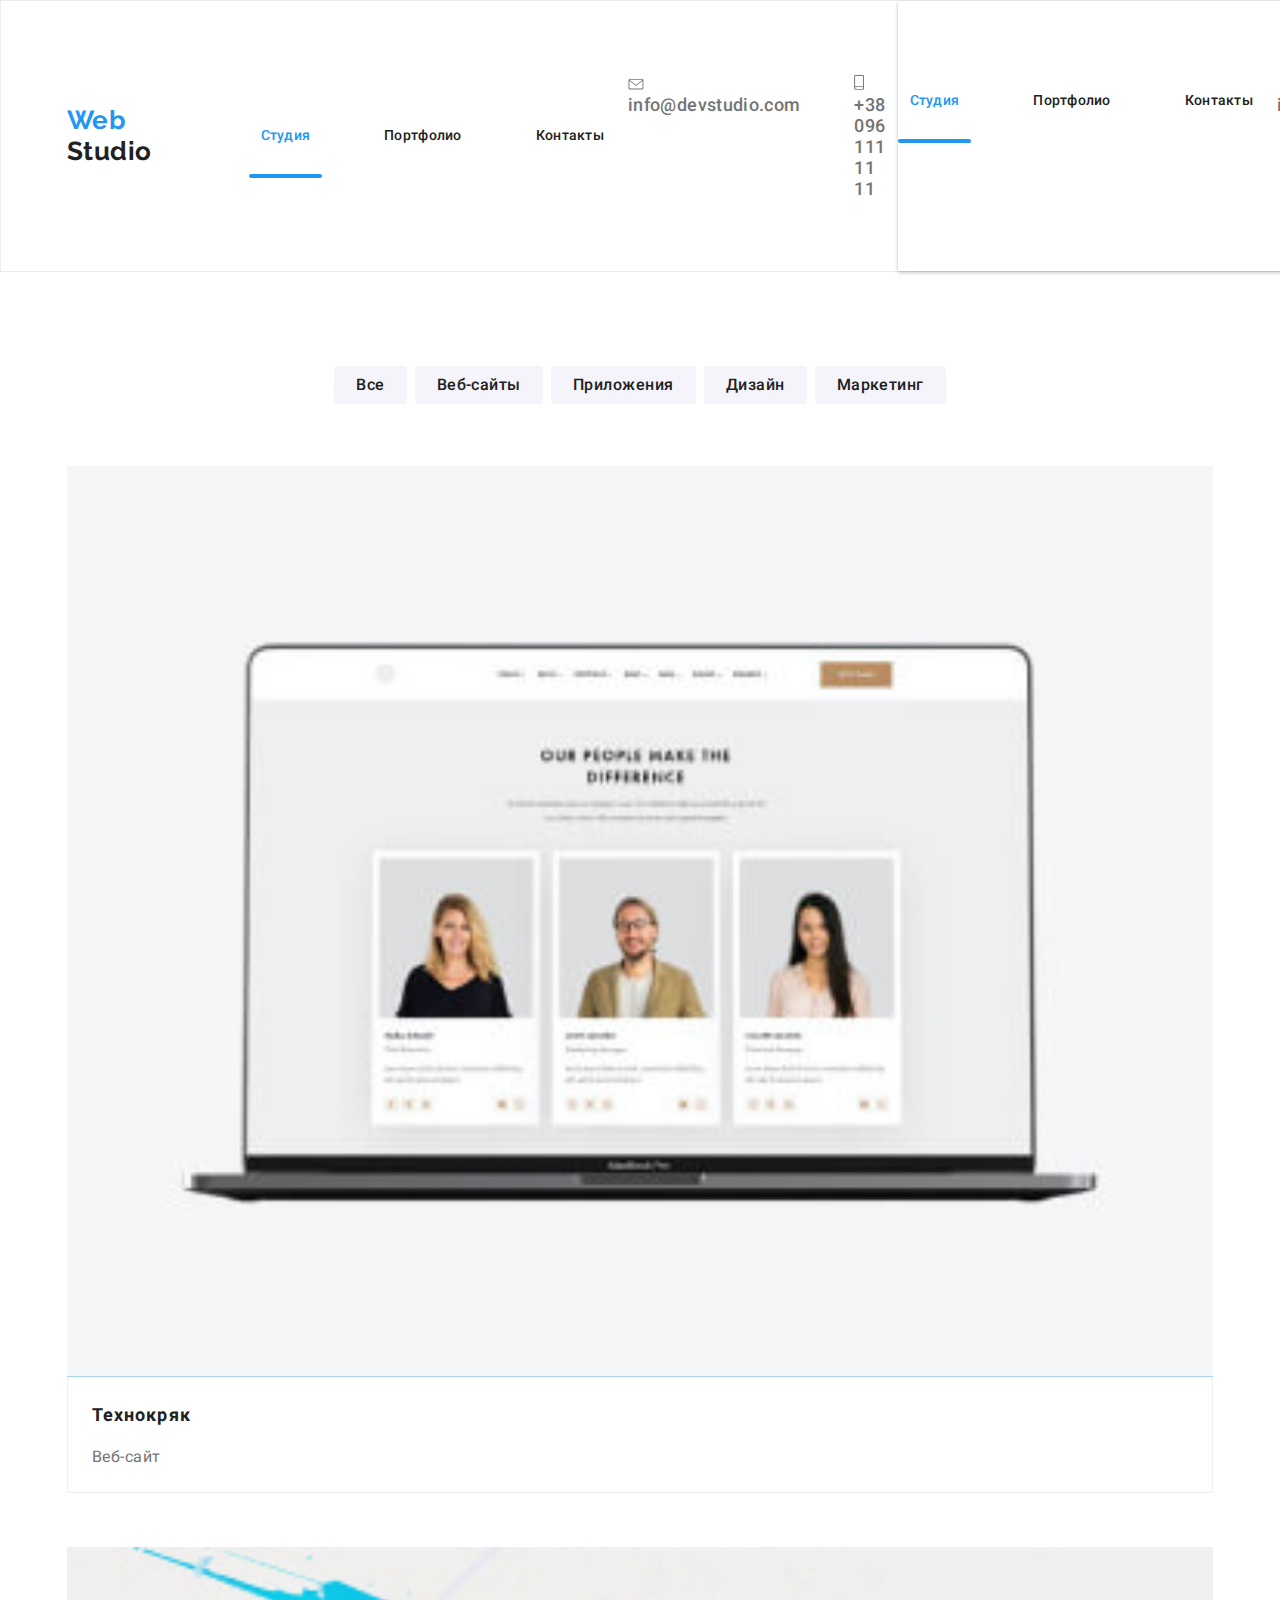
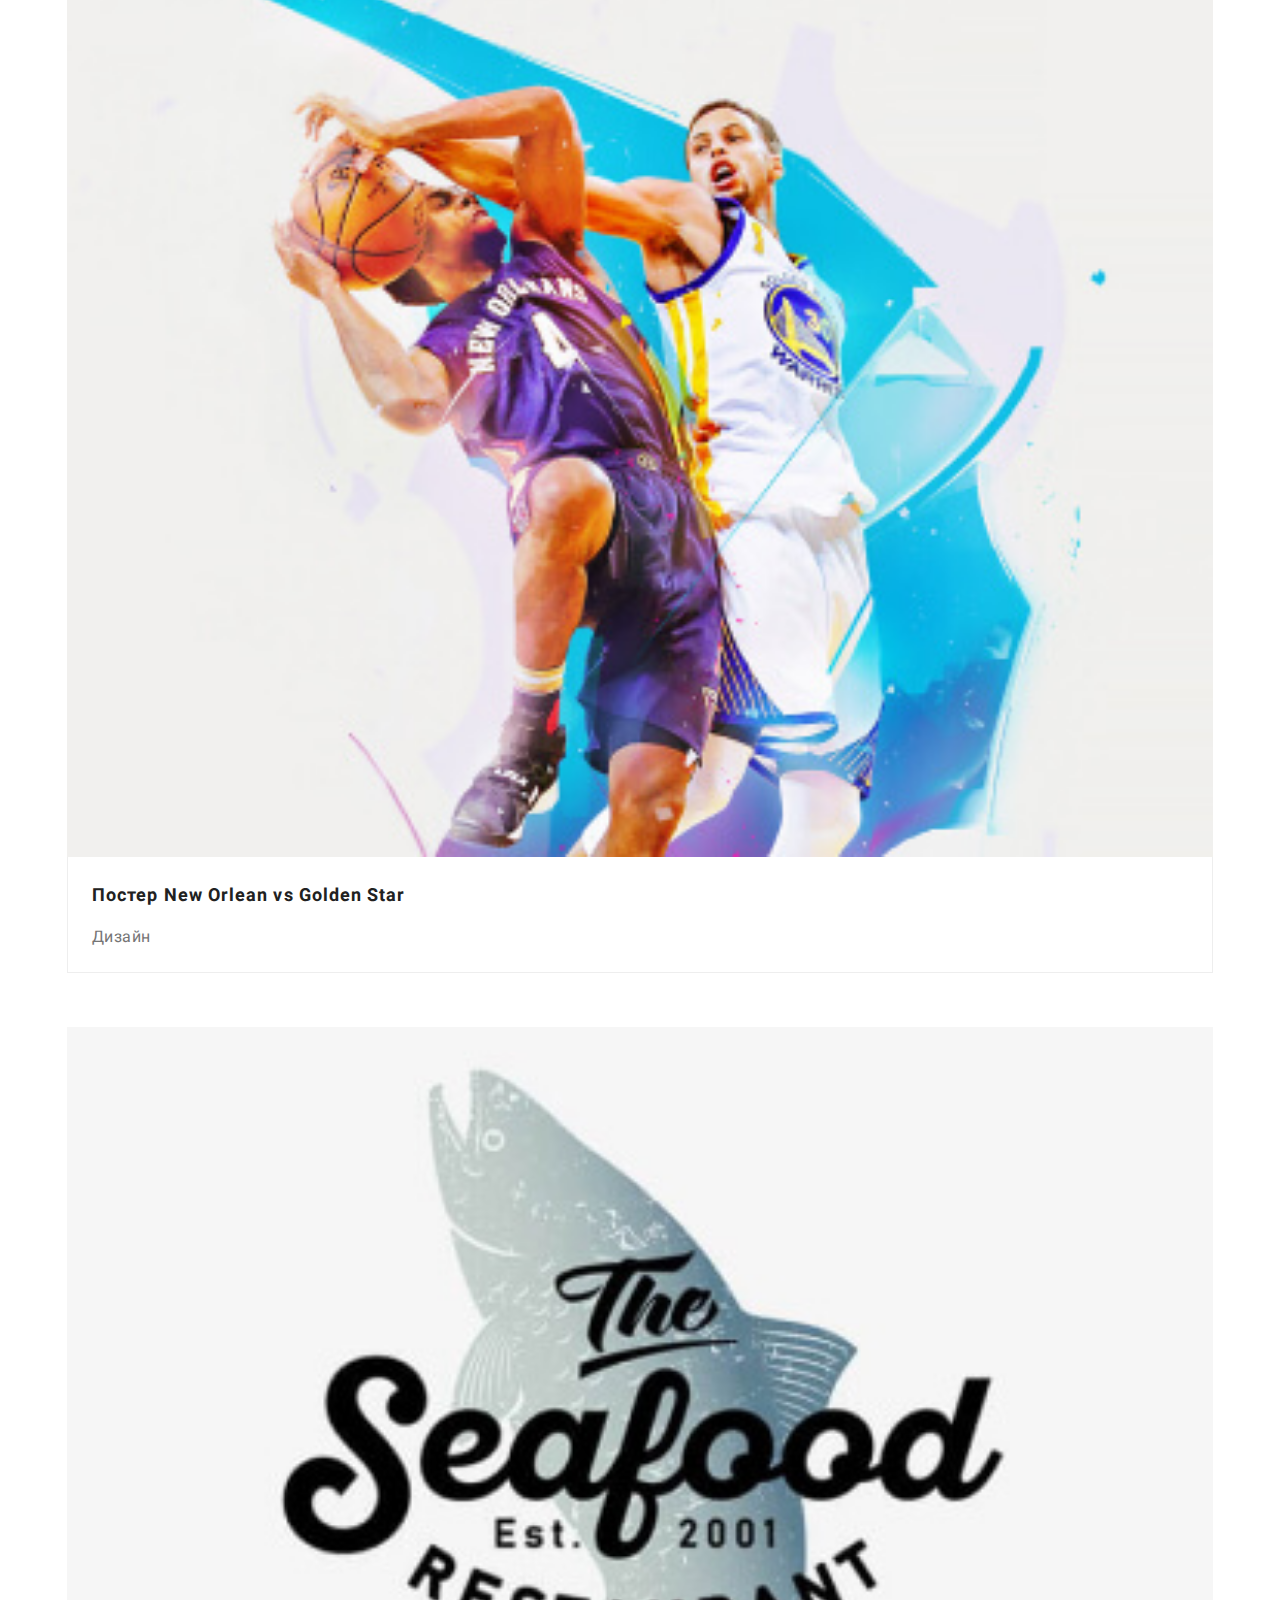
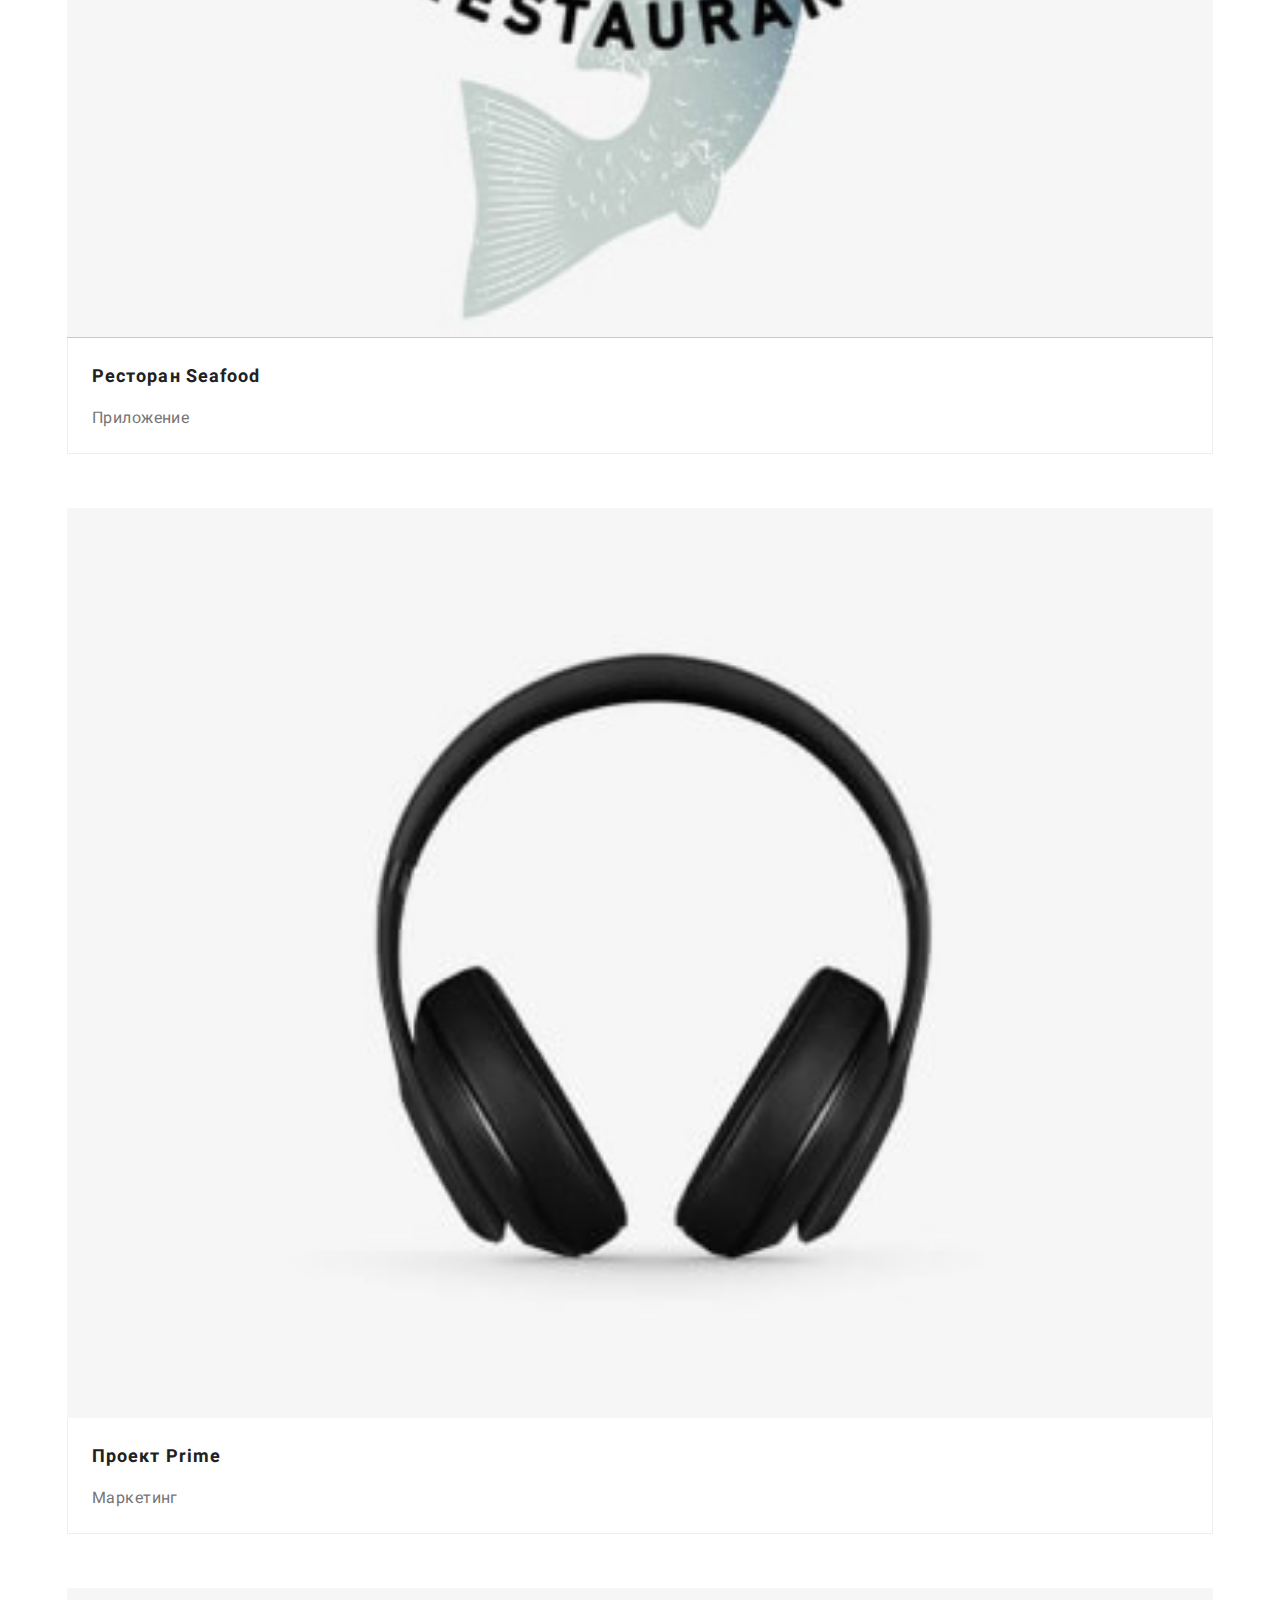
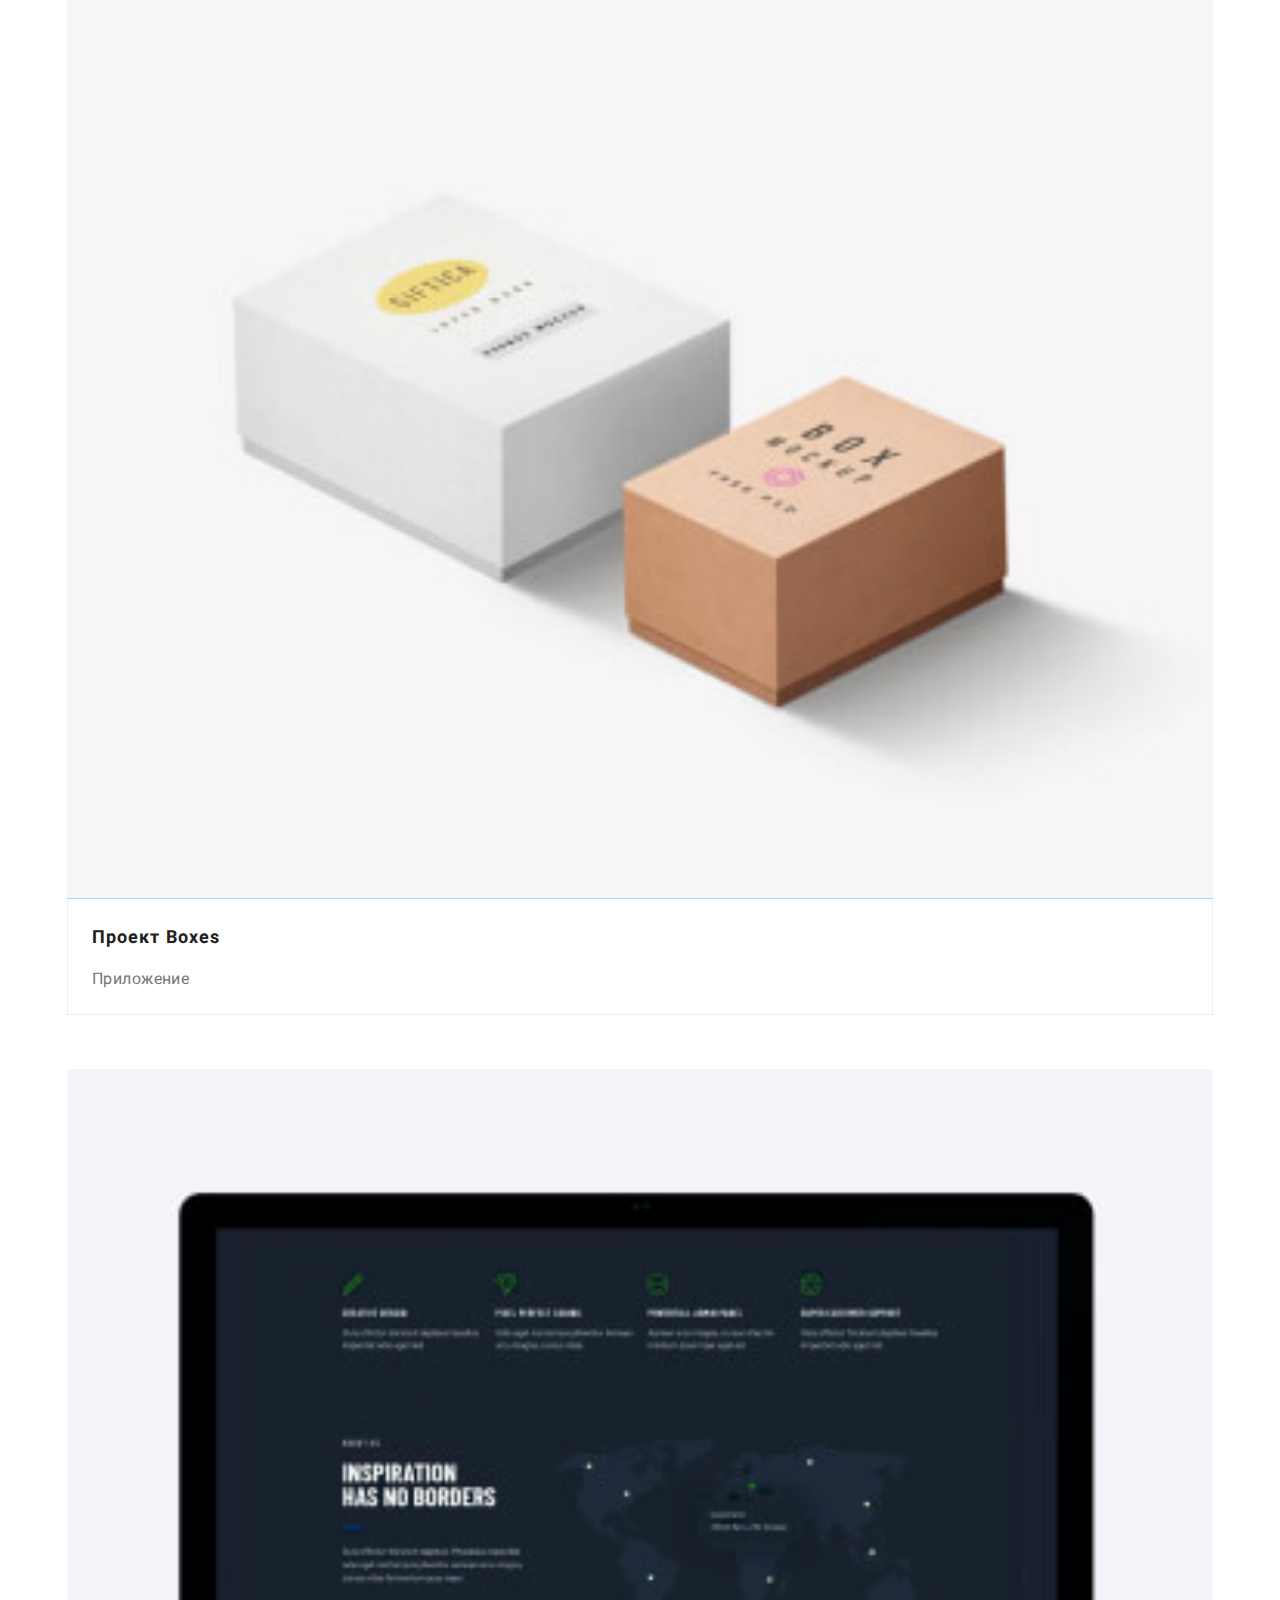
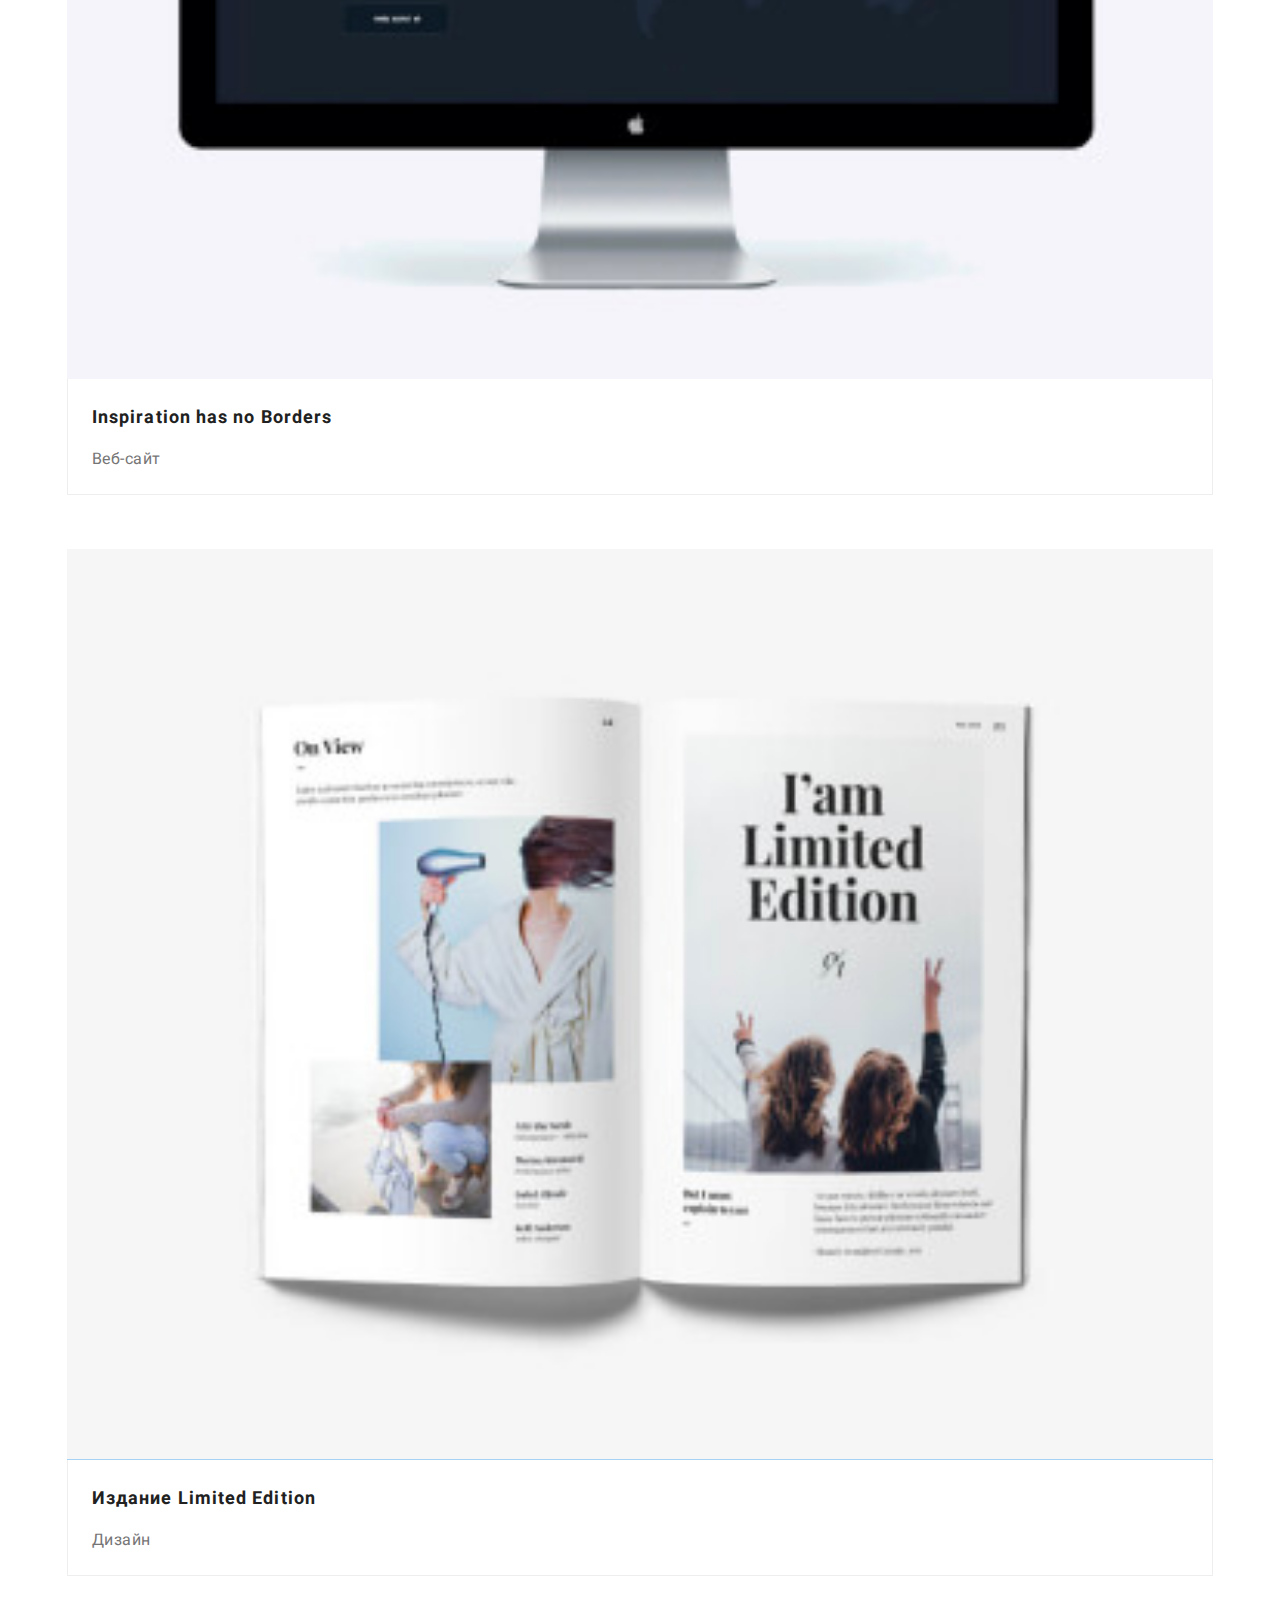
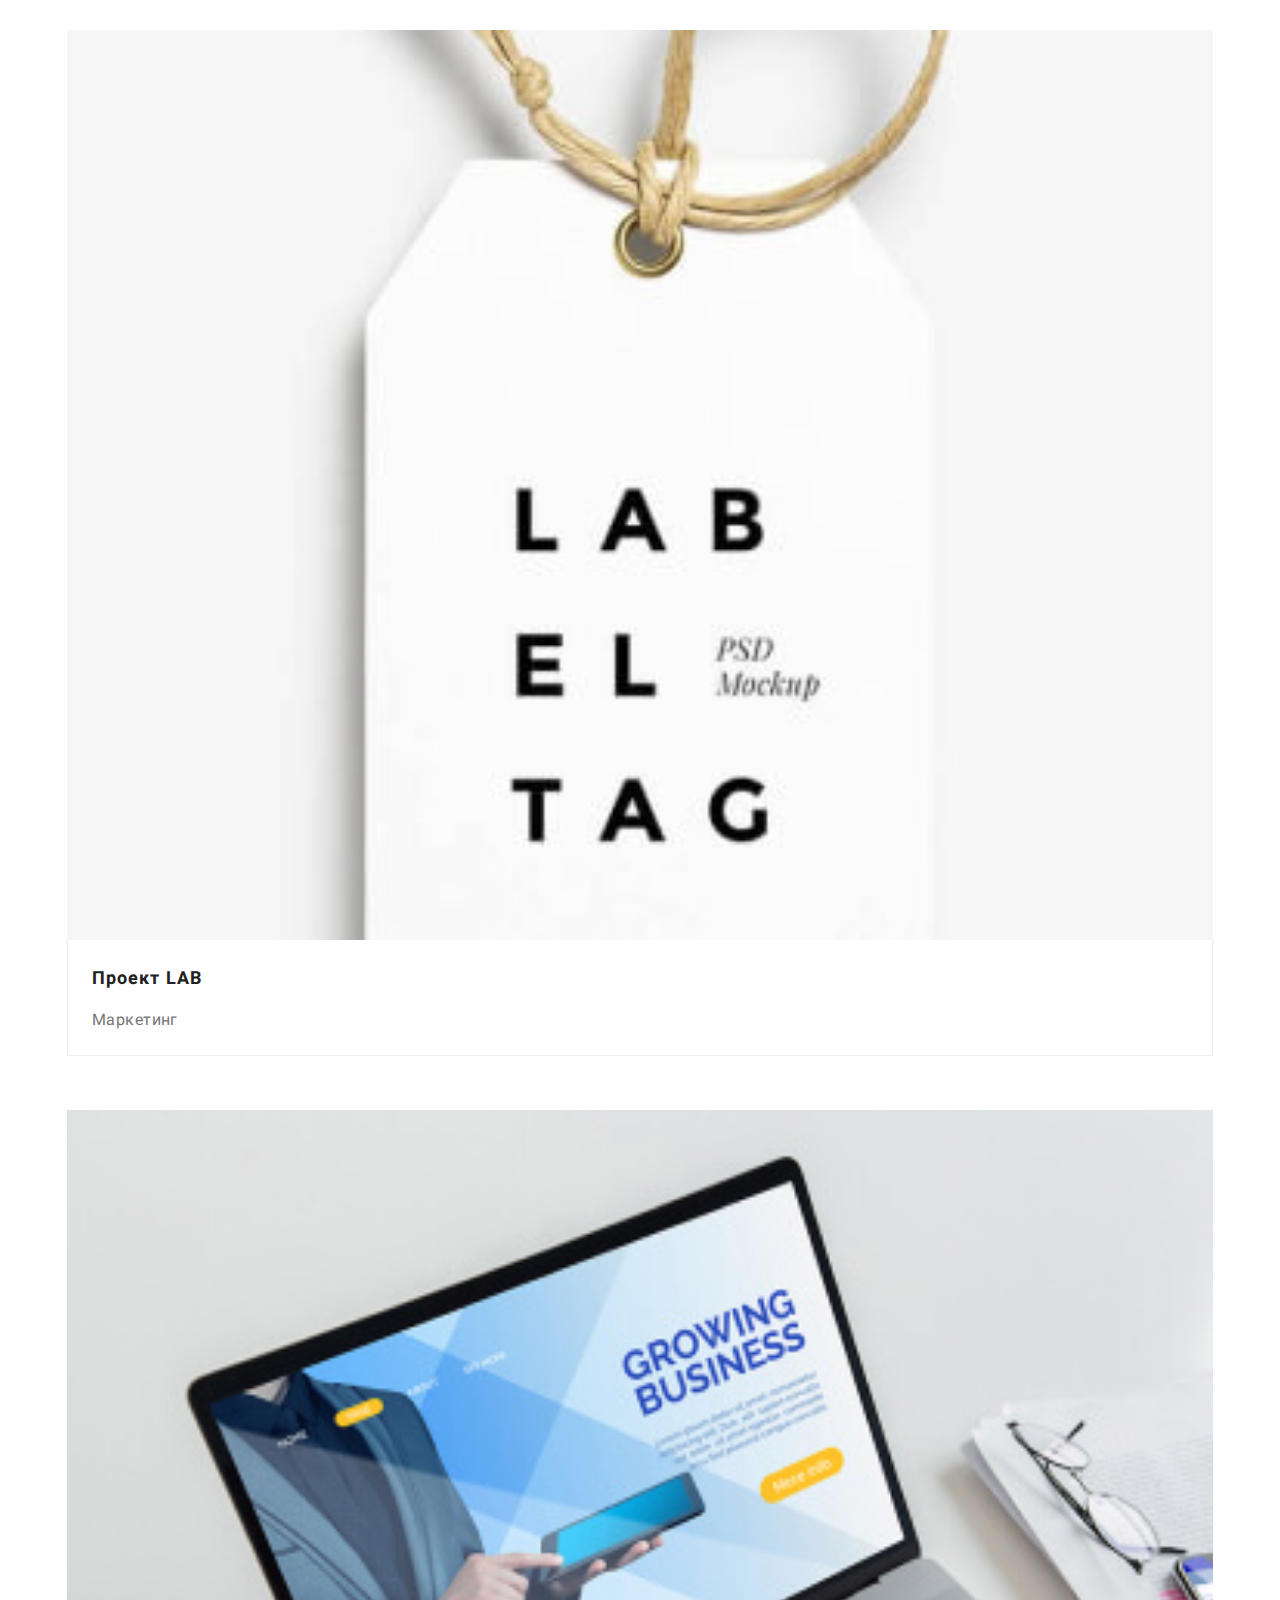
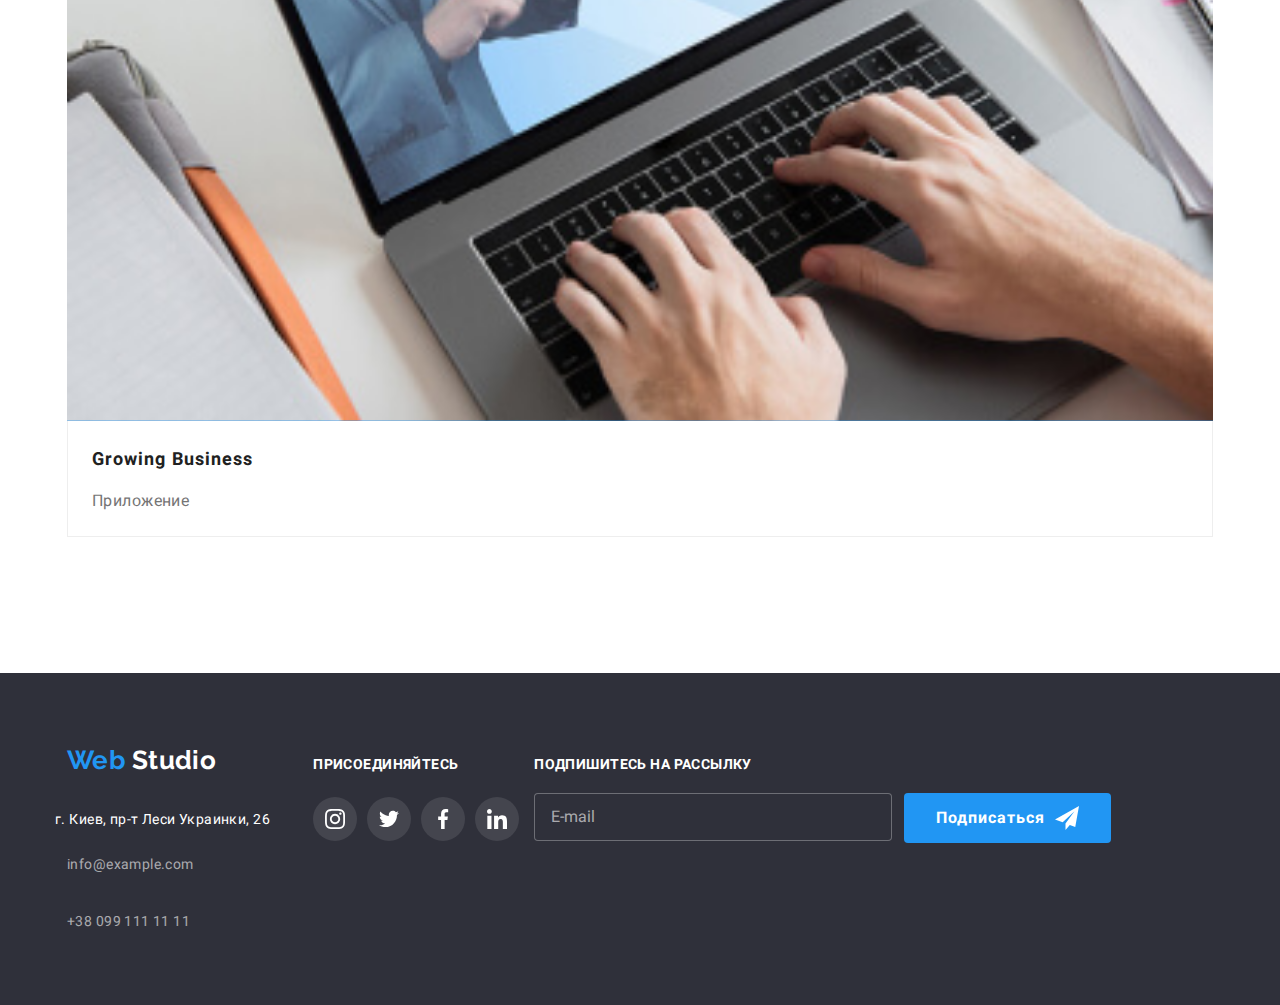
==== commit 917790d9: "Add style for Portfolio page" ====
--- a/portfolio.html
+++ b/portfolio.html
@@ -158,12 +158,33 @@
             <li class="gallery-list animation">
               <a href="" class="gallery-link">
                 <div class="gallery-relative">
-                  <img
-                    src="./images/portfolio/img.jpg"
-                    alt="Ноутбук"
-                    width="370"
-                    height="294"
-                  />
+                  <picture>
+                    <source
+                      srcset="
+                        ./images/optimaze/portf1desktop.jpg   1x,
+                        ./images/optimaze/portf1desktop2@.jpg 2x
+                      "
+                      media="(min-width: 1200px)"
+                    />
+                    <source
+                      srcset="
+                        ./images/optimaze/portf1tablet.jpg   1x,
+                        ./images/optimaze/portf1tablet2@.jpg 2x
+                      "
+                      media="(min-width: 768px)"
+                    />
+                    <source
+                      srcset="
+                        ./images/optimaze/portf1phone.jpg   1x,
+                        ./images/optimaze/portf1phone2@.jpg 2x
+                      "
+                      media="(max-width: 767px)"
+                    />
+                    <img
+                      src="./images/optimaze/portf1desktop.jpg"
+                      alt="Ноутбук"
+                    />
+                  </picture>
 
                   <div class="hover-text animation">
                     <p class="excerpt details">
@@ -185,12 +206,33 @@
             <li class="gallery-list animation">
               <a href="" class="gallery-link">
                 <div class="gallery-relative">
-                  <img
-                    src="./images/portfolio/img2.jpg"
-                    alt="Баскетбольная игра"
-                    width="370"
-                    height="294"
-                  />
+                  <picture>
+                    <source
+                      srcset="
+                        ./images/optimaze/portf2desktop.jpg   1x,
+                        ./images/optimaze/portf2desktop2@.jpg 2x
+                      "
+                      media="(min-width: 1200px)"
+                    />
+                    <source
+                      srcset="
+                        ./images/optimaze/portf2tablet.jpg   1x,
+                        ./images/optimaze/portf2tablet2@.jpg 2x
+                      "
+                      media="(min-width: 768px)"
+                    />
+                    <source
+                      srcset="
+                        ./images/optimaze/portf2phone.jpg   1x,
+                        ./images/optimaze/portf2phone2@.jpg 2x
+                      "
+                      media="(max-width: 767px)"
+                    />
+                    <img
+                      src="./images/optimaze/portf2desktop.jpg"
+                      alt="Баскетбольная игра"
+                    />
+                  </picture>
                   <div class="hover-text animation">
                     <p class="excerpt details">
                       Технокряк это современная площадка распространения
@@ -209,12 +251,34 @@
             <li class="gallery-list animation">
               <a href="" class="gallery-link">
                 <div class="gallery-relative">
-                  <img
-                    src="./images/portfolio/img3.jpg"
-                    alt="Логотип ресторана Seafood"
-                    width="370"
-                    height="294"
-                  />
+                  <picture>
+                    <source
+                      srcset="
+                        ./images/optimaze/portf3desktop.jpg   1x,
+                        ./images/optimaze/portf3desktop2@.jpg 2x
+                      "
+                      media="(min-width: 1200px)"
+                    />
+                    <source
+                      srcset="
+                        ./images/optimaze/portf3tablet.jpg   1x,
+                        ./images/optimaze/portf3tablet2@.jpg 2x
+                      "
+                      media="(min-width: 768px)"
+                    />
+                    <source
+                      srcset="
+                        ./images/optimaze/portf3phone.jpg   1x,
+                        ./images/optimaze/portf3phone2@.jpg 2x
+                      "
+                      media="(max-width: 767px)"
+                    />
+                    <img
+                      src="./images/optimaze/portf3desktop.jpg"
+                      alt="Логотип ресторана Seafood"
+                    />
+                  </picture>
+
                   <div class="hover-text animation">
                     <p class="excerpt details">
                       Технокряк это современная площадка распространения
@@ -233,12 +297,34 @@
             <li class="gallery-list animation">
               <a href="" class="gallery-link">
                 <div class="gallery-relative">
-                  <img
-                    src="./images/portfolio/img4.jpg"
-                    alt="Наушники"
-                    width="370"
-                    height="294"
-                  />
+                  <picture>
+                    <source
+                      srcset="
+                        ./images/optimaze/portf4desktop.jpg   1x,
+                        ./images/optimaze/portf4desktop2@.jpg 2x
+                      "
+                      media="(min-width: 1200px)"
+                    />
+                    <source
+                      srcset="
+                        ./images/optimaze/portf4tablet.jpg   1x,
+                        ./images/optimaze/portf4tablet2@.jpg 2x
+                      "
+                      media="(min-width: 768px)"
+                    />
+                    <source
+                      srcset="
+                        ./images/optimaze/portf4phone.jpg   1x,
+                        ./images/optimaze/portf4phone2@.jpg 2x
+                      "
+                      media="(max-width: 767px)"
+                    />
+                    <img
+                      src="./images/optimaze/portf4desktop.jpg"
+                      alt="Наушники"
+                    />
+                  </picture>
+
                   <div class="hover-text animation">
                     <p class="excerpt details">
                       Технокряк это современная площадка распространения
@@ -257,12 +343,34 @@
             <li class="gallery-list animation">
               <a href="" class="gallery-link">
                 <div class="gallery-relative">
-                  <img
-                    src="./images/portfolio/img5.jpg"
-                    alt="Коробочки"
-                    width="370"
-                    height="294"
-                  />
+                  <picture>
+                    <source
+                      srcset="
+                        ./images/optimaze/portf5desktop.jpg   1x,
+                        ./images/optimaze/portf5desktop2@.jpg 2x
+                      "
+                      media="(min-width: 1200px)"
+                    />
+                    <source
+                      srcset="
+                        ./images/optimaze/portf5tablet.jpg   1x,
+                        ./images/optimaze/portf5tablet2@.jpg 2x
+                      "
+                      media="(min-width: 768px)"
+                    />
+                    <source
+                      srcset="
+                        ./images/optimaze/portf5phone.jpg   1x,
+                        ./images/optimaze/portf5phone2@.jpg 2x
+                      "
+                      media="(max-width: 767px)"
+                    />
+                    <img
+                      src="./images/optimaze/portf5desktop.jpg"
+                      alt="Коробочки"
+                    />
+                  </picture>
+
                   <div class="hover-text animation">
                     <p class="excerpt details">
                       Технокряк это современная площадка распространения
@@ -281,12 +389,34 @@
             <li class="gallery-list animation">
               <a href="" class="gallery-link">
                 <div class="gallery-relative">
-                  <img
-                    src="./images/portfolio/img6.jpg"
-                    alt="Монитор"
-                    width="370"
-                    height="294"
-                  />
+                  <picture>
+                    <source
+                      srcset="
+                        ./images/optimaze/portf6desktop.jpg   1x,
+                        ./images/optimaze/portf6desktop2@.jpg 2x
+                      "
+                      media="(min-width: 1200px)"
+                    />
+                    <source
+                      srcset="
+                        ./images/optimaze/portf6tablet.jpg   1x,
+                        ./images/optimaze/portf6tablet2@.jpg 2x
+                      "
+                      media="(min-width: 768px)"
+                    />
+                    <source
+                      srcset="
+                        ./images/optimaze/portf6phone.jpg   1x,
+                        ./images/optimaze/portf6phone2@.jpg 2x
+                      "
+                      media="(max-width: 767px)"
+                    />
+                    <img
+                      src="./images/optimaze/portf6desktop.jpg"
+                      alt="Монитор"
+                    />
+                  </picture>
+
                   <div class="hover-text animation">
                     <p class="excerpt details">
                       Технокряк это современная площадка распространения
@@ -305,12 +435,34 @@
             <li class="gallery-list animation">
               <a href="" class="gallery-link">
                 <div class="gallery-relative">
-                  <img
-                    src="./images/portfolio/img7.jpg"
-                    alt="Журнал"
-                    width="370"
-                    height="294"
-                  />
+                  <picture>
+                    <source
+                      srcset="
+                        ./images/optimaze/portf7desktop.jpg   1x,
+                        ./images/optimaze/portf7desktop2@.jpg 2x
+                      "
+                      media="(min-width: 1200px)"
+                    />
+                    <source
+                      srcset="
+                        ./images/optimaze/portf7tablet.jpg   1x,
+                        ./images/optimaze/portf7tablet2@.jpg 2x
+                      "
+                      media="(min-width: 768px)"
+                    />
+                    <source
+                      srcset="
+                        ./images/optimaze/portf7phone.jpg   1x,
+                        ./images/optimaze/portf7phone2@.jpg 2x
+                      "
+                      media="(max-width: 767px)"
+                    />
+                    <img
+                      src="./images/optimaze/portf7desktop.jpg"
+                      alt="Журнал"
+                    />
+                  </picture>
+
                   <div class="hover-text animation">
                     <p class="excerpt details">
                       Технокряк это современная площадка распространения
@@ -329,12 +481,34 @@
             <li class="gallery-list animation">
               <a href="" class="gallery-link">
                 <div class="gallery-relative">
-                  <img
-                    src="./images/portfolio/img8.jpg"
-                    alt="Этикетка"
-                    width="370"
-                    height="294"
-                  />
+                  <picture>
+                    <source
+                      srcset="
+                        ./images/optimaze/portf8desktop.jpg   1x,
+                        ./images/optimaze/portf8desktop2@.jpg 2x
+                      "
+                      media="(min-width: 1200px)"
+                    />
+                    <source
+                      srcset="
+                        ./images/optimaze/portf8tablet.jpg   1x,
+                        ./images/optimaze/portf8tablet2@.jpg 2x
+                      "
+                      media="(min-width: 768px)"
+                    />
+                    <source
+                      srcset="
+                        ./images/optimaze/portf8phone.jpg   1x,
+                        ./images/optimaze/portf8phone2@.jpg 2x
+                      "
+                      media="(max-width: 767px)"
+                    />
+                    <img
+                      src="./images/optimaze/portf8desktop.jpg"
+                      alt="Этикетка"
+                    />
+                  </picture>
+
                   <div class="hover-text animation">
                     <p class="excerpt details">
                       Технокряк это современная площадка распространения
@@ -353,12 +527,34 @@
             <li class="gallery-list animation">
               <a href="" class="gallery-link">
                 <div class="gallery-relative">
-                  <img
-                    src="./images/portfolio/img9.jpg"
-                    alt="Ноутбук"
-                    width="370"
-                    height="294"
-                  />
+                  <picture>
+                    <source
+                      srcset="
+                        ./images/optimaze/portf9desktop.jpg   1x,
+                        ./images/optimaze/portf9desktop2@.jpg 2x
+                      "
+                      media="(min-width: 1200px)"
+                    />
+                    <source
+                      srcset="
+                        ./images/optimaze/portf9tablet.jpg   1x,
+                        ./images/optimaze/portf9tablet2@.jpg 2x
+                      "
+                      media="(min-width: 768px)"
+                    />
+                    <source
+                      srcset="
+                        ./images/optimaze/portf9phone.jpg   1x,
+                        ./images/optimaze/portf9phone2@.jpg 2x
+                      "
+                      media="(max-width: 767px)"
+                    />
+                    <img
+                      src="./images/optimaze/portf9desktop.jpg"
+                      alt="Ноутбук"
+                    />
+                  </picture>
+
                   <div class="hover-text animation">
                     <p class="excerpt details">
                       Технокряк это современная площадка распространения
--- a/css/portfolio.min.css
+++ b/css/portfolio.min.css
@@ -1,2 +1,2 @@
-.button,.filtr-button{font-family:inherit;font-size:16px;text-align:center;border-radius:4px}*,::after,::before{-webkit-box-sizing:border-box;box-sizing:border-box}:root{-moz-tab-size:4;-o-tab-size:4;tab-size:4}html{line-height:1.15;-webkit-text-size-adjust:100%}body{margin:0}body{font-family:system-ui, -apple-system, "Segoe UI", Roboto, Helvetica, Arial, sans-serif, "Apple Color Emoji", "Segoe UI Emoji"}hr{height:0}abbr[title]{-webkit-text-decoration:underline dotted;text-decoration:underline dotted}b,strong{font-weight:bolder}code,kbd,pre,samp{font-family:SFMono-Regular, Consolas, "Liberation Mono", Menlo, monospace;font-size:1em}small{font-size:80%}sub,sup{font-size:75%;line-height:0;position:relative;vertical-align:baseline}sub{bottom:-0.25em}sup{top:-0.5em}button,input,optgroup,select,textarea{font-family:inherit;font-size:100%;line-height:1.15;margin:0}button,select{text-transform:none}[type="button"],[type="reset"],[type="submit"],button{-webkit-appearance:button}[type="button"]::-moz-focus-inner,[type="reset"]::-moz-focus-inner,[type="submit"]::-moz-focus-inner,button::-moz-focus-inner{border-style:none;padding:0}[type="button"]:-moz-focusring,[type="reset"]:-moz-focusring,[type="submit"]:-moz-focusring,button:-moz-focusring{outline:1px dotted ButtonText}fieldset{padding:0.35em 0.75em 0.625em}legend{padding:0}progress{vertical-align:baseline}[type="number"]::-webkit-inner-spin-button,[type="number"]::-webkit-outer-spin-button{height:auto}[type="search"]{-webkit-appearance:textfield;outline-offset:-2px}[type="search"]::-webkit-search-decoration{-webkit-appearance:none}::-webkit-file-upload-button{-webkit-appearance:button;font:inherit}summary{display:list-item}@font-face{font-family:"Raleway";src:url("./../fonts/Raleway-Bold.eot");src:local("☺"),url("./../fonts/Raleway-Bold.woff") format("woff"),url("./../fonts/Raleway-Bold.ttf") format("truetype"),url("./../fonts/Raleway-Bold.svg") format("svg");font-weight:700;font-style:normal}@font-face{font-family:"Roboto";src:url("./../fonts/Roboto-Regular.eot");src:local("☺"),url("./../fonts/Roboto-Regular.woff") format("woff"),url("./../fonts/Roboto-Regular.ttf") format("truetype"),url("./../fonts/Roboto-Regular.svg") format("svg");font-weight:400;font-style:normal}@font-face{font-family:"Roboto";src:url("./../fonts/Roboto-Medium.eot");src:local("☺"),url("./../fonts/Roboto-Medium.woff") format("woff"),url("./../fonts/Roboto-Medium.ttf") format("truetype"),url("./../fonts/Roboto-Medium.svg") format("svg");font-weight:500;font-style:normal}@font-face{font-family:"Roboto";src:url("./../fonts/Roboto-Bold.eot");src:local("☺"),url("./../fonts/Roboto-Bold.woff") format("woff"),url("./../fonts/Roboto-Bold.ttf") format("truetype"),url("./../fonts/Roboto-Bold.svg") format("svg");font-weight:700;font-style:normal}@font-face{font-family:"Roboto";src:url("./../fonts/Roboto-Black.eot");src:local("☺"),url("./../fonts/Roboto-Black.woff") format("woff"),url("./../fonts/Roboto-Black.ttf") format("truetype"),url("./../fonts/Roboto-Black.svg") format("svg");font-weight:900;font-style:normal}body{color:#757575;background-color:#fff;font-family:"Roboto";font-weight:400;letter-spacing:0.03em;font-size:14px;line-height:1.71}body.modal-open{overflow:hidden}.details{color:#fff}.list{list-style:none;padding:0;margin:0}header{border:1px solid #ececec}@media (max-width: 480px){header{border:none}}.animation{-webkit-transition-duration:250ms;transition-duration:250ms;-webkit-transition-timing-function:cubic-bezier(0.4, 0, 0.2, 1);transition-timing-function:cubic-bezier(0.4, 0, 0.2, 1)}.flexbox{display:-webkit-box;display:-ms-flexbox;display:flex}.section-title{font-size:36px;line-height:1.17;text-align:center;margin-bottom:50px}@media (max-width: 480px){.section-title{font-size:28px;line-height:1.18;margin-bottom:30px}}img{display:block;max-width:100%;height:auto}b{font-weight:700;line-height:1.14;color:#fff;text-transform:uppercase}.container,.header,.footer{margin-right:auto;margin-left:auto;padding-left:15px;padding-right:15px}@media (max-width: 480px){.container,.header,.footer{width:480px}}@media (min-width: 768px){.container{width:768px}}@media (min-width: 1200px){.container,.header,.footer{width:1200px}}.logo{color:#212121;font-family:"Raleway";font-weight:700;font-size:26px;line-height:1.19;text-decoration:none}.logo:hover,.logo:focus{color:#2196f3}.logo-accent{color:#2196f3}.footer-logo{color:#fff;font-family:"Raleway";font-weight:700;font-size:26px;line-height:1.19;text-decoration:none}.footer-logo:hover,.footer-logo:focus{color:#2196f3}@media (min-width: 1200px){.footer-logo{margin-right:85px}.logo{margin-right:85px}}@media (max-width: 480px){.logo,.footer-logo{font-size:24px;line-height:1.17}}.menu-button{display:-webkit-inline-box;display:-ms-inline-flexbox;display:inline-flex;padding:10px;margin:0;border:none;background-color:transparent}@media screen and (min-width: 768px){.menu-button{display:none}}.menu-button .icon-cross{display:none}.menu-button.is-open .icon-cross{display:block}.menu-button.is-open .icon-menu{display:none}.menu-button:hover,.menu-button:focus{fill:#2196f3}.menu-container{background-color:#fff;padding-top:60px;padding-bottom:60px;text-align:center;font-size:20px;-webkit-box-shadow:0px 4px 8px rgba(0,0,0,0.04),0px 2px 4px rgba(0,0,0,0.08),0px 1px 3px rgba(0,0,0,0.16);box-shadow:0px 4px 8px rgba(0,0,0,0.04),0px 2px 4px rgba(0,0,0,0.08),0px 1px 3px rgba(0,0,0,0.16)}@media screen and (max-width: 767px){.menu-container{display:none;position:absolute;top:100%;left:0;width:100%}.menu-container.is-open{display:block}}@media screen and (min-width: 768px){.menu-container{display:-webkit-box;display:-ms-flexbox;display:flex;-webkit-box-pack:justify;-ms-flex-pack:justify;justify-content:space-between;-webkit-box-flex:1;-ms-flex-positive:1;flex-grow:1}}.main-nav,.header{-webkit-box-align:center;-ms-flex-align:center;align-items:center;display:-webkit-box;display:-ms-flexbox;display:flex}.header{position:relative}@media screen and (max-width: 480px){.header{-webkit-box-pack:justify;-ms-flex-pack:justify;justify-content:space-between;padding-top:16px;padding-bottom:16px}}@media (min-width: 1200px){.site-nav .item:not(:last-child){margin-right:50px}.site-nav a{display:block;padding-top:32px;padding-bottom:32px;font-size:14px;line-height:1.14}}.site-nav{display:-webkit-box;display:-ms-flexbox;display:flex}.site-nav .link.current{color:#2196f3}.site-nav a{color:#212121;font-weight:500;letter-spacing:0.02em;text-decoration:none}.site-nav a:hover,.site-nav a:focus{color:#2196f3}@media (max-width: 480px){.site-nav{display:none}.menu-container .site-nav{margin-right:auto;display:block}.site-nav a{font-size:18px;line-height:1.33}.site-nav .item{margin-bottom:40px}.site-nav .item:last-child{margin-bottom:60px}}.site-nav-link{position:relative}.site-nav-link::after{content:" ";position:absolute;left:0;bottom:-2px;display:block;width:100%;height:4px;background-color:#2196f3;border-radius:2px}@media (max-width: 480px){.site-nav-link::after{bottom:-8px}}@media (min-width: 1200px){.header-contact-link{display:-webkit-box;display:-ms-flexbox;display:flex}.header-contact .item+.item{margin-left:30px}.header-contact{display:-webkit-box;display:-ms-flexbox;display:flex;margin-left:auto}.header-contact a{line-height:1.14}}.header-contact{font-weight:500;font-style:normal}.header-contact a{color:#757575;text-decoration:none;letter-spacing:0.02em;-webkit-box-align:center;-ms-flex-align:center;align-items:center}.header-contact>.item a{-webkit-box-align:center;-ms-flex-align:center;align-items:center}.header-contact>.item img{margin-right:10px}@media (max-width: 480px){.header-contact{display:none;text-align:center}.menu-container .header-contact{display:inline-block}}.header-contact a{font-size:18px;line-height:1.17;display:block}.header-contact .item{margin-bottom:16px}.header-contact .item:last-child{margin-bottom:0}.header-contact-icon{margin-right:10px;fill:#757575}.header-contact-link:hover .header-contact-icon,.header-contact-link:focus .header-contact-icon{fill:#2196f3}.contact-img .header-contact .item a{color:#757575;text-decoration:none;letter-spacing:0.02em;line-height:1.14}.header-contact-link:hover,.header-contact-link:focus{color:#2196f3}.button{color:#212121;background-color:#fff;font-weight:700;line-height:1.87;letter-spacing:0.06em;display:-webkit-inline-box;display:-ms-inline-flexbox;display:inline-flex;-webkit-box-align:center;-ms-flex-align:center;align-items:center}.button:hover,.button:focus{color:#fff;background-color:#2196f3}.button.primary{background-color:#2196f3;color:#fff;text-decoration:none;padding:10px 32px;min-width:200px;border:none}.button.primary.submit{-webkit-box-shadow:0px 1px 3px rgba(0,0,0,0.12),0px 1px 1px rgba(0,0,0,0.14),0px 2px 1px rgba(0,0,0,0.2);box-shadow:0px 1px 3px rgba(0,0,0,0.12),0px 1px 1px rgba(0,0,0,0.14),0px 2px 1px rgba(0,0,0,0.2);padding:10px 50px;margin-left:auto;margin-right:auto}.button.primary .footer-button{padding-left:28px;padding-right:28px}.filtr-button{background-color:#f5f4fa;color:#212121;font-weight:500;line-height:1.62;letter-spacing:0.03em;padding:6px 22px;border:none}.filtr-button:hover,.filtr-button:focus{-webkit-box-shadow:0px 3px 1px rgba(0,0,0,0.1),0px 1px 2px rgba(0,0,0,0.08),0px 2px 2px rgba(0,0,0,0.12);box-shadow:0px 3px 1px rgba(0,0,0,0.1),0px 1px 2px rgba(0,0,0,0.08),0px 2px 2px rgba(0,0,0,0.12);color:#fff;background-color:#2196f3}.main-content{padding-top:94px;padding-bottom:94px}@media (max-width: 480px){.main-content{padding-top:60px;padding-bottom:60px}}.works-list{display:-webkit-box;display:-ms-flexbox;display:flex}@media (min-width: 1200px){.works-list{-webkit-box-pack:center;-ms-flex-pack:center;justify-content:center;margin-bottom:50px}}@media (max-width: 480px){.works-list{-webkit-box-orient:horizontal;-webkit-box-direction:normal;-ms-flex-flow:row wrap;flex-flow:row wrap;margin-bottom:40px}}.works-item{margin-right:8px}.works-item:nth-child(5n){margin-right:0}@media (max-width: 480px){.works-item{margin-bottom:15px}}.gallery{display:-webkit-box;display:-ms-flexbox;display:flex;-ms-flex-wrap:wrap;flex-wrap:wrap}.gallery a{text-decoration:none;color:inherit}.gallery h3{font-weight:700;font-size:18px;line-height:2;letter-spacing:0.06em;color:#212121;margin:0}.gallery .lead{text-align:left;font-size:16px;line-height:1.87;margin-top:9px;margin-bottom:0}.gallery .excerpt{font-size:18px;line-height:1.56}@media (min-width: 1200){.gallery .gallery-list{width:calc((100% - 60px) / 3);margin-right:30px;margin-bottom:30px}.gallery .gallery-list:nth-child(3n){margin-right:0}.gallery .gallery-list:nth-last-child(-n+3){margin-bottom:0}}.gallery .gallery-list:hover,.gallery .gallery-list:focus{-webkit-box-shadow:0px 1px 1px rgba(0,0,0,0.12),0px 4px 4px rgba(0,0,0,0.06),1px 4px 6px rgba(0,0,0,0.16);box-shadow:0px 1px 1px rgba(0,0,0,0.12),0px 4px 4px rgba(0,0,0,0.06),1px 4px 6px rgba(0,0,0,0.16)}.gallery-relative{position:relative;overflow:hidden}.hover-text{position:absolute;display:-webkit-box;display:-ms-flexbox;display:flex;top:0;left:0;padding:63px 24px;background-color:rgba(33,150,243,0.9);width:100%;height:100%;-webkit-transform:translateY(100%);transform:translateY(100%);-webkit-transition-property:-webkit-transform;transition-property:-webkit-transform;transition-property:transform;transition-property:transform, -webkit-transform}.gallery-relative:hover .hover-text,.gallery-relative:focus .hover-text{-webkit-transform:translateY(0);transform:translateY(0)}.hover-text p{text-align:left;margin:0}.gallery-title{border:1px solid;border-top:none;border-color:#eee;-webkit-box-sizing:border-box;box-sizing:border-box;padding-top:20px;padding-bottom:20px;padding-right:24px;padding-left:24px}.social-list{display:-webkit-box;display:-ms-flexbox;display:flex;-webkit-box-align:center;-ms-flex-align:center;align-items:center;-webkit-box-pack:center;-ms-flex-pack:center;justify-content:center}.social-item{margin-right:10px}.social-item:not(:last-child){margin-right:10px}@media (min-width: 1200px){.social-item{width:calc((100% - 94px) / 4);margin-bottom:24px}.social-item:first-of-type{margin-left:32px}.social-item:nth-child(4n){margin-right:32px}a{display:block;padding:12px}}.social-icons-link{display:-webkit-inline-box;display:-ms-inline-flexbox;display:inline-flex;-webkit-box-align:center;-ms-flex-align:center;align-items:center;-webkit-box-pack:center;-ms-flex-pack:center;justify-content:center;align-items:center;justify-content:center;border-radius:50%;height:44px;width:44px;background-color:#fff}.social-icons-link:hover,.social-icons-link:focus{background-color:#2196f3}.social-icon{fill:#afb1b8}.social-icons-link:hover .social-icon,.social-icons-link:focus .social-icon{fill:#fff}@media (min-width: 1200px){.footer-social-item{width:calc((100% - 30px) / 4);margin-top:20px}.footer-social-item:nth-child(4n){margin-right:0}}.footer-social-item{display:-webkit-inline-box;display:-ms-inline-flexbox;display:inline-flex;height:44px;width:44px;margin-right:10px;border-radius:50%;background-size:20px;background-position:center;background-repeat:no-repeat;background-color:rgba(255,255,255,0.1)}.footer-social-item:hover,.footer-social-item:focus{background-color:#2196f3}.footer-social-item a{padding:12px;display:block}.footer-social-icon{fill:#fff}.sent-icon{margin-left:10px}.footer-social-list{display:-webkit-box;display:-ms-flexbox;display:flex;-webkit-box-pack:center;-ms-flex-pack:center;justify-content:center}@media (max-width: 479px){.footer-social-list{margin-top:20px;margin-bottom:60px}}.footer-contact .adress{font-weight:400;color:#fff;font-style:normal;margin-top:20px;margin-left:0;text-align:start}.footer-contact a{text-decoration:none;font-style:normal;color:rgba(255,255,255,0.6)}.footer-contact a:hover,.footer-contact a:focus{color:#2196f3}@media (min-width: 1200px){.adress{margin-bottom:9px}.footer-contact{margin-bottom:9px}.footer-contact:last-child{margin-bottom:0}}@media (max-width: 480px){.footer-contact{text-align:center}.footer-contact .adress{text-align:center}.adress{margin-bottom:8px}.footer-contact{margin-bottom:8px}.footer-contact:last-child{margin-bottom:60px}}footer{background-color:#2f303a;padding-top:60px;padding-bottom:60px}@media (max-width: 480px){.footer{display:block;text-align:center}.third-block{display:inline-block;margin:0;width:100%}.second-block b{text-align:center}}.clients-list .second-block{margin-left:70px;margin-top:12px;margin-right:70px}.clients-list .second-block b{display:block}@media (min-width: 1200px){.third-block{width:calc(50% - 15px);margin-left:15px;margin-top:12px;-webkit-box-pack:justify;-ms-flex-pack:justify;justify-content:space-between}.third-block b{display:block;margin-bottom:20px}.footer{display:-webkit-box;display:-ms-flexbox;display:flex;-webkit-box-align:baseline;-ms-flex-align:baseline;align-items:baseline}.footer-form{display:-webkit-box;display:-ms-flexbox;display:flex}.footer-input{margin-right:12px;width:358px}}.footer-input{border:0.5px solid rgba(255,255,255,0.3);border-radius:4px;background-color:#2f303a;padding:15px 16px;color:#fff}.footer-input:focus{border:1px solid #2196f3;outline:#2196f3}.footer-input::-webkit-input-placeholder{font-size:16px;line-height:1.25;color:rgba(255,255,255,0.6)}.footer-input:-ms-input-placeholder{font-size:16px;line-height:1.25;color:rgba(255,255,255,0.6)}.footer-input::-ms-input-placeholder{font-size:16px;line-height:1.25;color:rgba(255,255,255,0.6)}.footer-input::placeholder{font-size:16px;line-height:1.25;color:rgba(255,255,255,0.6)}@media (max-width: 480px){.footer-input{width:100%;max-width:450px;margin-bottom:20px;margin-top:20px}}
+.button,.filtr-button{font-family:inherit;font-size:16px;text-align:center;border-radius:4px}*,::after,::before{-webkit-box-sizing:border-box;box-sizing:border-box}:root{-moz-tab-size:4;-o-tab-size:4;tab-size:4}html{line-height:1.15;-webkit-text-size-adjust:100%}body{margin:0}body{font-family:system-ui, -apple-system, "Segoe UI", Roboto, Helvetica, Arial, sans-serif, "Apple Color Emoji", "Segoe UI Emoji"}hr{height:0}abbr[title]{-webkit-text-decoration:underline dotted;text-decoration:underline dotted}b,strong{font-weight:bolder}code,kbd,pre,samp{font-family:SFMono-Regular, Consolas, "Liberation Mono", Menlo, monospace;font-size:1em}small{font-size:80%}sub,sup{font-size:75%;line-height:0;position:relative;vertical-align:baseline}sub{bottom:-0.25em}sup{top:-0.5em}button,input,optgroup,select,textarea{font-family:inherit;font-size:100%;line-height:1.15;margin:0}button,select{text-transform:none}[type="button"],[type="reset"],[type="submit"],button{-webkit-appearance:button}[type="button"]::-moz-focus-inner,[type="reset"]::-moz-focus-inner,[type="submit"]::-moz-focus-inner,button::-moz-focus-inner{border-style:none;padding:0}[type="button"]:-moz-focusring,[type="reset"]:-moz-focusring,[type="submit"]:-moz-focusring,button:-moz-focusring{outline:1px dotted ButtonText}fieldset{padding:0.35em 0.75em 0.625em}legend{padding:0}progress{vertical-align:baseline}[type="number"]::-webkit-inner-spin-button,[type="number"]::-webkit-outer-spin-button{height:auto}[type="search"]{-webkit-appearance:textfield;outline-offset:-2px}[type="search"]::-webkit-search-decoration{-webkit-appearance:none}::-webkit-file-upload-button{-webkit-appearance:button;font:inherit}summary{display:list-item}@font-face{font-family:"Raleway";src:url("./../fonts/Raleway-Bold.eot");src:local("☺"),url("./../fonts/Raleway-Bold.woff") format("woff"),url("./../fonts/Raleway-Bold.ttf") format("truetype"),url("./../fonts/Raleway-Bold.svg") format("svg");font-weight:700;font-style:normal}@font-face{font-family:"Roboto";src:url("./../fonts/Roboto-Regular.eot");src:local("☺"),url("./../fonts/Roboto-Regular.woff") format("woff"),url("./../fonts/Roboto-Regular.ttf") format("truetype"),url("./../fonts/Roboto-Regular.svg") format("svg");font-weight:400;font-style:normal}@font-face{font-family:"Roboto";src:url("./../fonts/Roboto-Medium.eot");src:local("☺"),url("./../fonts/Roboto-Medium.woff") format("woff"),url("./../fonts/Roboto-Medium.ttf") format("truetype"),url("./../fonts/Roboto-Medium.svg") format("svg");font-weight:500;font-style:normal}@font-face{font-family:"Roboto";src:url("./../fonts/Roboto-Bold.eot");src:local("☺"),url("./../fonts/Roboto-Bold.woff") format("woff"),url("./../fonts/Roboto-Bold.ttf") format("truetype"),url("./../fonts/Roboto-Bold.svg") format("svg");font-weight:700;font-style:normal}@font-face{font-family:"Roboto";src:url("./../fonts/Roboto-Black.eot");src:local("☺"),url("./../fonts/Roboto-Black.woff") format("woff"),url("./../fonts/Roboto-Black.ttf") format("truetype"),url("./../fonts/Roboto-Black.svg") format("svg");font-weight:900;font-style:normal}body{color:#757575;background-color:#fff;font-family:"Roboto";font-weight:400;letter-spacing:0.03em;font-size:14px;line-height:1.71}body.modal-open{overflow:hidden}.details{color:#fff}.list{list-style:none;padding:0;margin:0}header{border:1px solid #ececec}@media (max-width: 480px){header{border:none}}.animation{-webkit-transition-duration:250ms;transition-duration:250ms;-webkit-transition-timing-function:cubic-bezier(0.4, 0, 0.2, 1);transition-timing-function:cubic-bezier(0.4, 0, 0.2, 1)}.flexbox{display:-webkit-box;display:-ms-flexbox;display:flex}.section-title{font-size:36px;line-height:1.17;text-align:center;margin-bottom:50px}@media (max-width: 480px){.section-title{font-size:28px;line-height:1.18;margin-bottom:30px}}img{display:block;max-width:100%;height:auto}b{font-weight:700;line-height:1.14;color:#fff;text-transform:uppercase}.container,.header,.footer{margin-right:auto;margin-left:auto;padding-left:15px;padding-right:15px}@media (max-width: 480px){.container,.header,.footer{width:480px}}@media (min-width: 768px){.container{width:768px}}@media (min-width: 1200px){.container,.header,.footer{width:1200px}}.logo{color:#212121;font-family:"Raleway";font-weight:700;font-size:26px;line-height:1.19;text-decoration:none}.logo:hover,.logo:focus{color:#2196f3}.logo-accent{color:#2196f3}.footer-logo{color:#fff;font-family:"Raleway";font-weight:700;font-size:26px;line-height:1.19;text-decoration:none}.footer-logo:hover,.footer-logo:focus{color:#2196f3}@media (min-width: 1200px){.footer-logo{margin-right:85px}.logo{margin-right:85px}}@media (max-width: 480px){.logo,.footer-logo{font-size:24px;line-height:1.17}}.menu-button{display:-webkit-inline-box;display:-ms-inline-flexbox;display:inline-flex;padding:10px;margin:0;border:none;background-color:transparent}@media screen and (min-width: 768px){.menu-button{display:none}}.menu-button .icon-cross{display:none}.menu-button.is-open .icon-cross{display:block}.menu-button.is-open .icon-menu{display:none}.menu-button:hover,.menu-button:focus{fill:#2196f3}.menu-container{background-color:#fff;padding-top:60px;padding-bottom:60px;text-align:center;font-size:20px;-webkit-box-shadow:0px 4px 8px rgba(0,0,0,0.04),0px 2px 4px rgba(0,0,0,0.08),0px 1px 3px rgba(0,0,0,0.16);box-shadow:0px 4px 8px rgba(0,0,0,0.04),0px 2px 4px rgba(0,0,0,0.08),0px 1px 3px rgba(0,0,0,0.16)}@media screen and (max-width: 767px){.menu-container{display:none;position:absolute;top:100%;left:0;width:100%}.menu-container.is-open{display:block}}@media screen and (min-width: 768px){.menu-container{display:-webkit-box;display:-ms-flexbox;display:flex;-webkit-box-pack:justify;-ms-flex-pack:justify;justify-content:space-between;-webkit-box-flex:1;-ms-flex-positive:1;flex-grow:1}}.main-nav,.header{-webkit-box-align:center;-ms-flex-align:center;align-items:center;display:-webkit-box;display:-ms-flexbox;display:flex}.header{position:relative}@media screen and (max-width: 480px){.header{-webkit-box-pack:justify;-ms-flex-pack:justify;justify-content:space-between;padding-top:16px;padding-bottom:16px}}@media (min-width: 1200px){.site-nav .item:not(:last-child){margin-right:50px}.site-nav a{display:block;padding-top:32px;padding-bottom:32px;font-size:14px;line-height:1.14}}.site-nav{display:-webkit-box;display:-ms-flexbox;display:flex}.site-nav .link.current{color:#2196f3}.site-nav a{color:#212121;font-weight:500;letter-spacing:0.02em;text-decoration:none}.site-nav a:hover,.site-nav a:focus{color:#2196f3}@media (max-width: 480px){.site-nav{display:none}.menu-container .site-nav{margin-right:auto;display:block}.site-nav a{font-size:18px;line-height:1.33}.site-nav .item{margin-bottom:40px}.site-nav .item:last-child{margin-bottom:60px}}.site-nav-link{position:relative}.site-nav-link::after{content:" ";position:absolute;left:0;bottom:-2px;display:block;width:100%;height:4px;background-color:#2196f3;border-radius:2px}@media (max-width: 480px){.site-nav-link::after{bottom:-8px}}@media (min-width: 1200px){.header-contact-link{display:-webkit-box;display:-ms-flexbox;display:flex}.header-contact .item+.item{margin-left:30px}.header-contact{display:-webkit-box;display:-ms-flexbox;display:flex;margin-left:auto}.header-contact a{line-height:1.14}}.header-contact{font-weight:500;font-style:normal}.header-contact a{color:#757575;text-decoration:none;letter-spacing:0.02em;-webkit-box-align:center;-ms-flex-align:center;align-items:center}.header-contact>.item a{-webkit-box-align:center;-ms-flex-align:center;align-items:center}.header-contact>.item img{margin-right:10px}@media (max-width: 480px){.header-contact{display:none;text-align:center}.menu-container .header-contact{display:inline-block}}.header-contact a{font-size:18px;line-height:1.17;display:block}.header-contact .item{margin-bottom:16px}.header-contact .item:last-child{margin-bottom:0}.header-contact-icon{margin-right:10px;fill:#757575}.header-contact-link:hover .header-contact-icon,.header-contact-link:focus .header-contact-icon{fill:#2196f3}.contact-img .header-contact .item a{color:#757575;text-decoration:none;letter-spacing:0.02em;line-height:1.14}.header-contact-link:hover,.header-contact-link:focus{color:#2196f3}.button{color:#212121;background-color:#fff;font-weight:700;line-height:1.87;letter-spacing:0.06em;display:-webkit-inline-box;display:-ms-inline-flexbox;display:inline-flex;-webkit-box-align:center;-ms-flex-align:center;align-items:center}.button:hover,.button:focus{color:#fff;background-color:#2196f3}.button.primary{background-color:#2196f3;color:#fff;text-decoration:none;padding:10px 32px;min-width:200px;border:none}.button.primary.submit{-webkit-box-shadow:0px 1px 3px rgba(0,0,0,0.12),0px 1px 1px rgba(0,0,0,0.14),0px 2px 1px rgba(0,0,0,0.2);box-shadow:0px 1px 3px rgba(0,0,0,0.12),0px 1px 1px rgba(0,0,0,0.14),0px 2px 1px rgba(0,0,0,0.2);padding:10px 50px;margin-left:auto;margin-right:auto}.button.primary .footer-button{padding-left:28px;padding-right:28px}.filtr-button{background-color:#f5f4fa;color:#212121;font-weight:500;line-height:1.62;letter-spacing:0.03em;padding:6px 22px;border:none}.filtr-button:hover,.filtr-button:focus{-webkit-box-shadow:0px 3px 1px rgba(0,0,0,0.1),0px 1px 2px rgba(0,0,0,0.08),0px 2px 2px rgba(0,0,0,0.12);box-shadow:0px 3px 1px rgba(0,0,0,0.1),0px 1px 2px rgba(0,0,0,0.08),0px 2px 2px rgba(0,0,0,0.12);color:#fff;background-color:#2196f3}.main-content{padding-top:94px;padding-bottom:94px}@media (max-width: 480px){.main-content{padding-top:60px;padding-bottom:60px}}.works-list{display:-webkit-box;display:-ms-flexbox;display:flex}@media (min-width: 1200px){.works-list{-webkit-box-pack:center;-ms-flex-pack:center;justify-content:center;margin-bottom:50px}}@media (max-width: 480px){.works-list{-webkit-box-orient:horizontal;-webkit-box-direction:normal;-ms-flex-flow:row wrap;flex-flow:row wrap;margin-bottom:40px}}.works-item{margin-right:8px}.works-item:nth-child(5n){margin-right:0}@media (max-width: 480px){.works-item{margin-bottom:15px}}@media (min-width: 1200){.gallery{display:-webkit-box;display:-ms-flexbox;display:flex;-ms-flex-wrap:wrap;flex-wrap:wrap}}.gallery a{text-decoration:none;color:inherit}.gallery h3{font-weight:700;font-size:18px;line-height:2;letter-spacing:0.06em;color:#212121;margin:0}@media (max-width: 480px){.gallery h3{display:block}}.gallery .lead{text-align:left;font-size:16px;line-height:1.87;margin-top:9px;margin-bottom:0}.gallery .excerpt{font-size:18px;line-height:1.56}.gallery .gallery-list{margin-bottom:30px}@media (min-width: 1200){.gallery .gallery-list{width:calc((100% - 60px) / 3);margin-right:30px}.gallery .gallery-list:nth-child(3n){margin-right:0}.gallery .gallery-list:nth-last-child(-n+3){margin-bottom:0}}.gallery .gallery-list:hover,.gallery .gallery-list:focus{-webkit-box-shadow:0px 1px 1px rgba(0,0,0,0.12),0px 4px 4px rgba(0,0,0,0.06),1px 4px 6px rgba(0,0,0,0.16);box-shadow:0px 1px 1px rgba(0,0,0,0.12),0px 4px 4px rgba(0,0,0,0.06),1px 4px 6px rgba(0,0,0,0.16)}@media (max-width: 480px){.gallery .gallery-list:nth-child(9n){margin-bottom:0}}@media (max-width: 480){.gallery-list{width:100%}}.gallery-relative{position:relative;overflow:hidden}.hover-text{position:absolute;display:-webkit-box;display:-ms-flexbox;display:flex;top:0;left:0;padding:63px 24px;background-color:rgba(33,150,243,0.9);width:100%;height:100%;-webkit-transform:translateY(100%);transform:translateY(100%);-webkit-transition-property:-webkit-transform;transition-property:-webkit-transform;transition-property:transform;transition-property:transform, -webkit-transform}.gallery-relative:hover .hover-text,.gallery-relative:focus .hover-text{-webkit-transform:translateY(0);transform:translateY(0)}.hover-text p{text-align:left;margin:0}.gallery-title{border:1px solid;border-top:none;border-color:#eee;-webkit-box-sizing:border-box;box-sizing:border-box;padding-top:20px;padding-bottom:20px;padding-right:24px;padding-left:24px}.gallery.list.work-exemple img{width:100%}.social-list{display:-webkit-box;display:-ms-flexbox;display:flex;-webkit-box-align:center;-ms-flex-align:center;align-items:center;-webkit-box-pack:center;-ms-flex-pack:center;justify-content:center}.social-item{margin-right:10px}.social-item:not(:last-child){margin-right:10px}@media (min-width: 1200px){.social-item{width:calc((100% - 94px) / 4);margin-bottom:24px}.social-item:first-of-type{margin-left:32px}.social-item:nth-child(4n){margin-right:32px}a{display:block;padding:12px}}.social-icons-link{display:-webkit-inline-box;display:-ms-inline-flexbox;display:inline-flex;-webkit-box-align:center;-ms-flex-align:center;align-items:center;-webkit-box-pack:center;-ms-flex-pack:center;justify-content:center;align-items:center;justify-content:center;border-radius:50%;height:44px;width:44px;background-color:#fff}.social-icons-link:hover,.social-icons-link:focus{background-color:#2196f3}.social-icon{fill:#afb1b8}.social-icons-link:hover .social-icon,.social-icons-link:focus .social-icon{fill:#fff}@media (min-width: 1200px){.footer-social-item{width:calc((100% - 30px) / 4);margin-top:20px}.footer-social-item:nth-child(4n){margin-right:0}}.footer-social-item{display:-webkit-inline-box;display:-ms-inline-flexbox;display:inline-flex;height:44px;width:44px;margin-right:10px;border-radius:50%;background-size:20px;background-position:center;background-repeat:no-repeat;background-color:rgba(255,255,255,0.1)}.footer-social-item:hover,.footer-social-item:focus{background-color:#2196f3}.footer-social-item a{padding:12px;display:block}.footer-social-icon{fill:#fff}.sent-icon{margin-left:10px}.footer-social-list{display:-webkit-box;display:-ms-flexbox;display:flex;-webkit-box-pack:center;-ms-flex-pack:center;justify-content:center}@media (max-width: 479px){.footer-social-list{margin-top:20px;margin-bottom:60px}}.footer-contact .adress{font-weight:400;color:#fff;font-style:normal;margin-top:20px;margin-left:0;text-align:start}.footer-contact a{text-decoration:none;font-style:normal;color:rgba(255,255,255,0.6)}.footer-contact a:hover,.footer-contact a:focus{color:#2196f3}@media (min-width: 1200px){.adress{margin-bottom:9px}.footer-contact{margin-bottom:9px}.footer-contact:last-child{margin-bottom:0}}@media (max-width: 480px){.footer-contact{text-align:center}.footer-contact .adress{text-align:center}.adress{margin-bottom:8px}.footer-contact{margin-bottom:8px}.footer-contact:last-child{margin-bottom:60px}}footer{background-color:#2f303a;padding-top:60px;padding-bottom:60px}@media (max-width: 480px){.footer{display:block;text-align:center}.third-block{display:inline-block;margin:0;width:100%}.second-block b{text-align:center}}.clients-list .second-block{margin-left:70px;margin-top:12px;margin-right:70px}.clients-list .second-block b{display:block}@media (min-width: 1200px){.third-block{width:calc(50% - 15px);margin-left:15px;margin-top:12px;-webkit-box-pack:justify;-ms-flex-pack:justify;justify-content:space-between}.third-block b{display:block;margin-bottom:20px}.footer{display:-webkit-box;display:-ms-flexbox;display:flex;-webkit-box-align:baseline;-ms-flex-align:baseline;align-items:baseline}.footer-form{display:-webkit-box;display:-ms-flexbox;display:flex}.footer-input{margin-right:12px;width:358px}}.footer-input{border:0.5px solid rgba(255,255,255,0.3);border-radius:4px;background-color:#2f303a;padding:15px 16px;color:#fff}.footer-input:focus{border:1px solid #2196f3;outline:#2196f3}.footer-input::-webkit-input-placeholder{font-size:16px;line-height:1.25;color:rgba(255,255,255,0.6)}.footer-input:-ms-input-placeholder{font-size:16px;line-height:1.25;color:rgba(255,255,255,0.6)}.footer-input::-ms-input-placeholder{font-size:16px;line-height:1.25;color:rgba(255,255,255,0.6)}.footer-input::placeholder{font-size:16px;line-height:1.25;color:rgba(255,255,255,0.6)}@media (max-width: 480px){.footer-input{width:100%;max-width:450px;margin-bottom:20px;margin-top:20px}}
 /*# sourceMappingURL=portfolio.min.css.map */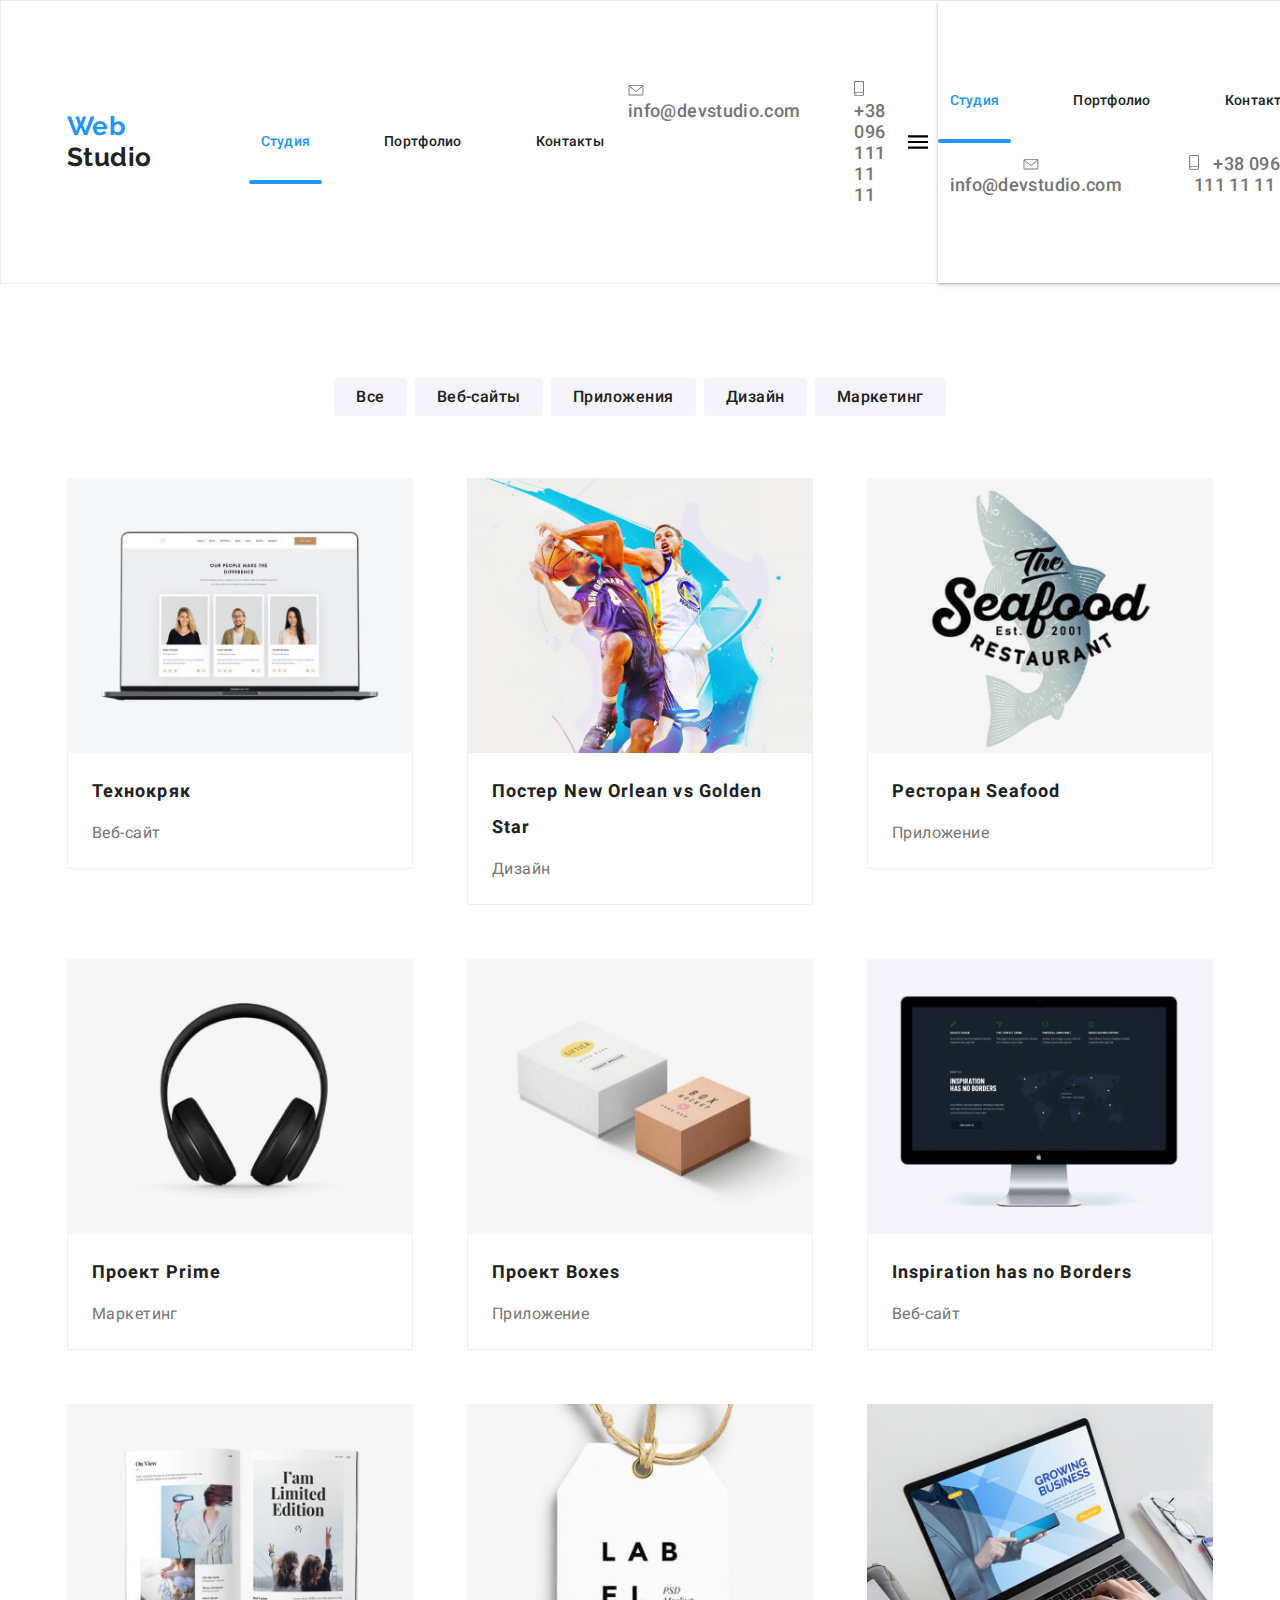
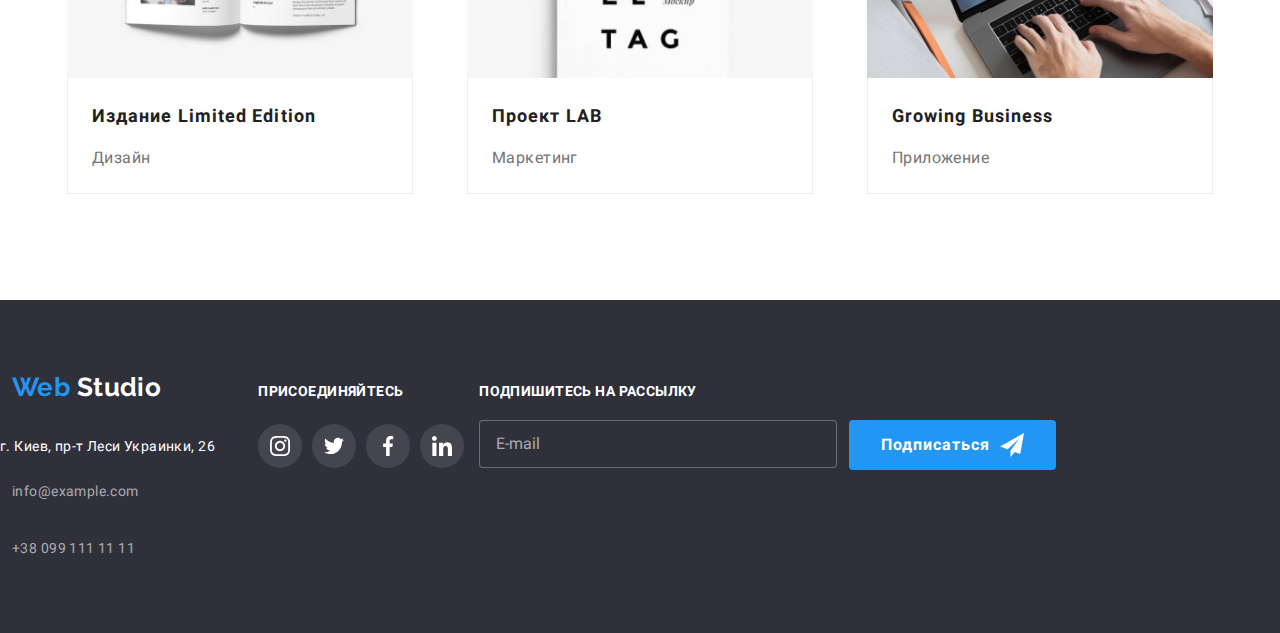
==== commit 5c40fc9d: "Last align for phone" ====
--- a/portfolio.html
+++ b/portfolio.html
@@ -9,88 +9,26 @@
 
   <body>
     <header>
-      <div class="header">
-        <!-- Шапка сайта -->
-        <nav class="main-nav">
-          <a href="./" class="logo animation">
-            <span class="logo-accent">Web</span> Studio
-          </a>
-
-          <ul class="site-nav list">
-            <li class="item">
-              <a href="" class="link current site-nav-link animation">Студия</a>
-            </li>
-            <li class="item">
-              <a href="./portfolio.html" class="animation">Портфолио</a>
-            </li>
-            <li class="item"><a href="" class="animation">Контакты</a></li>
-          </ul>
-        </nav>
-        <ul class="list header-contact">
-          <li class="item">
-            <a
-              href="mailto:info@devstudio.com"
-              class="header-contact-link flexbox animation"
-            >
-              <svg
-                class="header-contact-icon animation"
-                width="16"
-                height="11.2"
-              >
-                <use href="./images/symbol-defs.svg#icon-envelope"></use>
-              </svg>
-              info@devstudio.com
+      <div class="container">
+        <div class="header">
+          <!-- Шапка сайта -->
+          <nav class="main-nav">
+            <a href="./" class="logo animation">
+              <span class="logo-accent">Web</span> Studio
             </a>
-          </li>
-          <li class="item">
-            <a href="tel:+380961111111" class="header-contact-link animation">
-              <svg
-                class="header-contact-icon animation"
-                width="10"
-                height="14.94"
-              >
-                <use href="./images/symbol-defs.svg#icon-smartphone"></use>
-              </svg>
-              +38 096 111 11 11
-            </a>
-          </li>
-        </ul>
-        <!-- Мобильное меню -->
-
-        <button
-          type="button"
-          class="menu-button animation"
-          aria-expanded="false"
-          aria-controls="menu-container"
-          data-menu-button
-        >
-          <svg
-            width="20"
-            height="20"
-            aria-label="Переключатель мобильного меню"
-          >
-            <use
-              class="icon-cross"
-              href="./images/symbol-defs.svg#icon-close_24px"
-            ></use>
-            <use
-              class="icon-menu"
-              href="./images/symbol-defs.svg#icon-menu_24px"
-            ></use>
-          </svg>
-        </button>
-
-        <div class="menu-container" id="menu-container" data-menu>
-          <ul class="site-nav list">
-            <li class="item">
-              <a href="" class="link current site-nav-link animation">Студия</a>
-            </li>
-            <li class="item">
-              <a href="./portfolio.html" class="animation">Портфолио</a>
-            </li>
-            <li class="item"><a href="" class="animation">Контакты</a></li>
-          </ul>
-
+
+            <ul class="site-nav list">
+              <li class="item">
+                <a href="" class="link current site-nav-link animation"
+                  >Студия</a
+                >
+              </li>
+              <li class="item">
+                <a href="./portfolio.html" class="animation">Портфолио</a>
+              </li>
+              <li class="item"><a href="" class="animation">Контакты</a></li>
+            </ul>
+          </nav>
           <ul class="list header-contact">
             <li class="item">
               <a
@@ -120,6 +58,77 @@
               </a>
             </li>
           </ul>
+          <!-- Мобильное меню -->
+
+          <button
+            type="button"
+            class="menu-button animation"
+            aria-expanded="false"
+            aria-controls="menu-container"
+            data-menu-button
+          >
+            <svg
+              width="20"
+              height="20"
+              aria-label="Переключатель мобильного меню"
+            >
+              <use
+                class="icon-cross"
+                href="./images/symbol-defs.svg#icon-close_24px"
+              ></use>
+              <use
+                class="icon-menu"
+                href="./images/symbol-defs.svg#icon-menu_24px"
+              ></use>
+            </svg>
+          </button>
+
+          <div class="menu-container" id="menu-container" data-menu>
+            <ul class="site-nav list">
+              <li class="item">
+                <a href="" class="link current site-nav-link animation"
+                  >Студия</a
+                >
+              </li>
+              <li class="item">
+                <a href="./portfolio.html" class="animation">Портфолио</a>
+              </li>
+              <li class="item"><a href="" class="animation">Контакты</a></li>
+            </ul>
+
+            <ul class="list header-contact">
+              <li class="item">
+                <a
+                  href="mailto:info@devstudio.com"
+                  class="header-contact-link flexbox animation"
+                >
+                  <svg
+                    class="header-contact-icon animation"
+                    width="16"
+                    height="11.2"
+                  >
+                    <use href="./images/symbol-defs.svg#icon-envelope"></use>
+                  </svg>
+                  info@devstudio.com
+                </a>
+              </li>
+              <li class="item">
+                <a
+                  href="tel:+380961111111"
+                  class="header-contact-link animation"
+                >
+                  <svg
+                    class="header-contact-icon animation"
+                    width="10"
+                    height="14.94"
+                  >
+                    <use href="./images/symbol-defs.svg#icon-smartphone"></use>
+                  </svg>
+                  +38 096 111 11 11
+                </a>
+              </li>
+            </ul>
+          </div>
         </div>
       </div>
     </header>
--- a/css/portfolio.min.css
+++ b/css/portfolio.min.css
@@ -1,2 +1,2 @@
-.button,.filtr-button{font-family:inherit;font-size:16px;text-align:center;border-radius:4px}*,::after,::before{-webkit-box-sizing:border-box;box-sizing:border-box}:root{-moz-tab-size:4;-o-tab-size:4;tab-size:4}html{line-height:1.15;-webkit-text-size-adjust:100%}body{margin:0}body{font-family:system-ui, -apple-system, "Segoe UI", Roboto, Helvetica, Arial, sans-serif, "Apple Color Emoji", "Segoe UI Emoji"}hr{height:0}abbr[title]{-webkit-text-decoration:underline dotted;text-decoration:underline dotted}b,strong{font-weight:bolder}code,kbd,pre,samp{font-family:SFMono-Regular, Consolas, "Liberation Mono", Menlo, monospace;font-size:1em}small{font-size:80%}sub,sup{font-size:75%;line-height:0;position:relative;vertical-align:baseline}sub{bottom:-0.25em}sup{top:-0.5em}button,input,optgroup,select,textarea{font-family:inherit;font-size:100%;line-height:1.15;margin:0}button,select{text-transform:none}[type="button"],[type="reset"],[type="submit"],button{-webkit-appearance:button}[type="button"]::-moz-focus-inner,[type="reset"]::-moz-focus-inner,[type="submit"]::-moz-focus-inner,button::-moz-focus-inner{border-style:none;padding:0}[type="button"]:-moz-focusring,[type="reset"]:-moz-focusring,[type="submit"]:-moz-focusring,button:-moz-focusring{outline:1px dotted ButtonText}fieldset{padding:0.35em 0.75em 0.625em}legend{padding:0}progress{vertical-align:baseline}[type="number"]::-webkit-inner-spin-button,[type="number"]::-webkit-outer-spin-button{height:auto}[type="search"]{-webkit-appearance:textfield;outline-offset:-2px}[type="search"]::-webkit-search-decoration{-webkit-appearance:none}::-webkit-file-upload-button{-webkit-appearance:button;font:inherit}summary{display:list-item}@font-face{font-family:"Raleway";src:url("./../fonts/Raleway-Bold.eot");src:local("☺"),url("./../fonts/Raleway-Bold.woff") format("woff"),url("./../fonts/Raleway-Bold.ttf") format("truetype"),url("./../fonts/Raleway-Bold.svg") format("svg");font-weight:700;font-style:normal}@font-face{font-family:"Roboto";src:url("./../fonts/Roboto-Regular.eot");src:local("☺"),url("./../fonts/Roboto-Regular.woff") format("woff"),url("./../fonts/Roboto-Regular.ttf") format("truetype"),url("./../fonts/Roboto-Regular.svg") format("svg");font-weight:400;font-style:normal}@font-face{font-family:"Roboto";src:url("./../fonts/Roboto-Medium.eot");src:local("☺"),url("./../fonts/Roboto-Medium.woff") format("woff"),url("./../fonts/Roboto-Medium.ttf") format("truetype"),url("./../fonts/Roboto-Medium.svg") format("svg");font-weight:500;font-style:normal}@font-face{font-family:"Roboto";src:url("./../fonts/Roboto-Bold.eot");src:local("☺"),url("./../fonts/Roboto-Bold.woff") format("woff"),url("./../fonts/Roboto-Bold.ttf") format("truetype"),url("./../fonts/Roboto-Bold.svg") format("svg");font-weight:700;font-style:normal}@font-face{font-family:"Roboto";src:url("./../fonts/Roboto-Black.eot");src:local("☺"),url("./../fonts/Roboto-Black.woff") format("woff"),url("./../fonts/Roboto-Black.ttf") format("truetype"),url("./../fonts/Roboto-Black.svg") format("svg");font-weight:900;font-style:normal}body{color:#757575;background-color:#fff;font-family:"Roboto";font-weight:400;letter-spacing:0.03em;font-size:14px;line-height:1.71}body.modal-open{overflow:hidden}.details{color:#fff}.list{list-style:none;padding:0;margin:0}header{border:1px solid #ececec}@media (max-width: 480px){header{border:none}}.animation{-webkit-transition-duration:250ms;transition-duration:250ms;-webkit-transition-timing-function:cubic-bezier(0.4, 0, 0.2, 1);transition-timing-function:cubic-bezier(0.4, 0, 0.2, 1)}.flexbox{display:-webkit-box;display:-ms-flexbox;display:flex}.section-title{font-size:36px;line-height:1.17;text-align:center;margin-bottom:50px}@media (max-width: 480px){.section-title{font-size:28px;line-height:1.18;margin-bottom:30px}}img{display:block;max-width:100%;height:auto}b{font-weight:700;line-height:1.14;color:#fff;text-transform:uppercase}.container,.header,.footer{margin-right:auto;margin-left:auto;padding-left:15px;padding-right:15px}@media (max-width: 480px){.container,.header,.footer{width:480px}}@media (min-width: 768px){.container{width:768px}}@media (min-width: 1200px){.container,.header,.footer{width:1200px}}.logo{color:#212121;font-family:"Raleway";font-weight:700;font-size:26px;line-height:1.19;text-decoration:none}.logo:hover,.logo:focus{color:#2196f3}.logo-accent{color:#2196f3}.footer-logo{color:#fff;font-family:"Raleway";font-weight:700;font-size:26px;line-height:1.19;text-decoration:none}.footer-logo:hover,.footer-logo:focus{color:#2196f3}@media (min-width: 1200px){.footer-logo{margin-right:85px}.logo{margin-right:85px}}@media (max-width: 480px){.logo,.footer-logo{font-size:24px;line-height:1.17}}.menu-button{display:-webkit-inline-box;display:-ms-inline-flexbox;display:inline-flex;padding:10px;margin:0;border:none;background-color:transparent}@media screen and (min-width: 768px){.menu-button{display:none}}.menu-button .icon-cross{display:none}.menu-button.is-open .icon-cross{display:block}.menu-button.is-open .icon-menu{display:none}.menu-button:hover,.menu-button:focus{fill:#2196f3}.menu-container{background-color:#fff;padding-top:60px;padding-bottom:60px;text-align:center;font-size:20px;-webkit-box-shadow:0px 4px 8px rgba(0,0,0,0.04),0px 2px 4px rgba(0,0,0,0.08),0px 1px 3px rgba(0,0,0,0.16);box-shadow:0px 4px 8px rgba(0,0,0,0.04),0px 2px 4px rgba(0,0,0,0.08),0px 1px 3px rgba(0,0,0,0.16)}@media screen and (max-width: 767px){.menu-container{display:none;position:absolute;top:100%;left:0;width:100%}.menu-container.is-open{display:block}}@media screen and (min-width: 768px){.menu-container{display:-webkit-box;display:-ms-flexbox;display:flex;-webkit-box-pack:justify;-ms-flex-pack:justify;justify-content:space-between;-webkit-box-flex:1;-ms-flex-positive:1;flex-grow:1}}.main-nav,.header{-webkit-box-align:center;-ms-flex-align:center;align-items:center;display:-webkit-box;display:-ms-flexbox;display:flex}.header{position:relative}@media screen and (max-width: 480px){.header{-webkit-box-pack:justify;-ms-flex-pack:justify;justify-content:space-between;padding-top:16px;padding-bottom:16px}}@media (min-width: 1200px){.site-nav .item:not(:last-child){margin-right:50px}.site-nav a{display:block;padding-top:32px;padding-bottom:32px;font-size:14px;line-height:1.14}}.site-nav{display:-webkit-box;display:-ms-flexbox;display:flex}.site-nav .link.current{color:#2196f3}.site-nav a{color:#212121;font-weight:500;letter-spacing:0.02em;text-decoration:none}.site-nav a:hover,.site-nav a:focus{color:#2196f3}@media (max-width: 480px){.site-nav{display:none}.menu-container .site-nav{margin-right:auto;display:block}.site-nav a{font-size:18px;line-height:1.33}.site-nav .item{margin-bottom:40px}.site-nav .item:last-child{margin-bottom:60px}}.site-nav-link{position:relative}.site-nav-link::after{content:" ";position:absolute;left:0;bottom:-2px;display:block;width:100%;height:4px;background-color:#2196f3;border-radius:2px}@media (max-width: 480px){.site-nav-link::after{bottom:-8px}}@media (min-width: 1200px){.header-contact-link{display:-webkit-box;display:-ms-flexbox;display:flex}.header-contact .item+.item{margin-left:30px}.header-contact{display:-webkit-box;display:-ms-flexbox;display:flex;margin-left:auto}.header-contact a{line-height:1.14}}.header-contact{font-weight:500;font-style:normal}.header-contact a{color:#757575;text-decoration:none;letter-spacing:0.02em;-webkit-box-align:center;-ms-flex-align:center;align-items:center}.header-contact>.item a{-webkit-box-align:center;-ms-flex-align:center;align-items:center}.header-contact>.item img{margin-right:10px}@media (max-width: 480px){.header-contact{display:none;text-align:center}.menu-container .header-contact{display:inline-block}}.header-contact a{font-size:18px;line-height:1.17;display:block}.header-contact .item{margin-bottom:16px}.header-contact .item:last-child{margin-bottom:0}.header-contact-icon{margin-right:10px;fill:#757575}.header-contact-link:hover .header-contact-icon,.header-contact-link:focus .header-contact-icon{fill:#2196f3}.contact-img .header-contact .item a{color:#757575;text-decoration:none;letter-spacing:0.02em;line-height:1.14}.header-contact-link:hover,.header-contact-link:focus{color:#2196f3}.button{color:#212121;background-color:#fff;font-weight:700;line-height:1.87;letter-spacing:0.06em;display:-webkit-inline-box;display:-ms-inline-flexbox;display:inline-flex;-webkit-box-align:center;-ms-flex-align:center;align-items:center}.button:hover,.button:focus{color:#fff;background-color:#2196f3}.button.primary{background-color:#2196f3;color:#fff;text-decoration:none;padding:10px 32px;min-width:200px;border:none}.button.primary.submit{-webkit-box-shadow:0px 1px 3px rgba(0,0,0,0.12),0px 1px 1px rgba(0,0,0,0.14),0px 2px 1px rgba(0,0,0,0.2);box-shadow:0px 1px 3px rgba(0,0,0,0.12),0px 1px 1px rgba(0,0,0,0.14),0px 2px 1px rgba(0,0,0,0.2);padding:10px 50px;margin-left:auto;margin-right:auto}.button.primary .footer-button{padding-left:28px;padding-right:28px}.filtr-button{background-color:#f5f4fa;color:#212121;font-weight:500;line-height:1.62;letter-spacing:0.03em;padding:6px 22px;border:none}.filtr-button:hover,.filtr-button:focus{-webkit-box-shadow:0px 3px 1px rgba(0,0,0,0.1),0px 1px 2px rgba(0,0,0,0.08),0px 2px 2px rgba(0,0,0,0.12);box-shadow:0px 3px 1px rgba(0,0,0,0.1),0px 1px 2px rgba(0,0,0,0.08),0px 2px 2px rgba(0,0,0,0.12);color:#fff;background-color:#2196f3}.main-content{padding-top:94px;padding-bottom:94px}@media (max-width: 480px){.main-content{padding-top:60px;padding-bottom:60px}}.works-list{display:-webkit-box;display:-ms-flexbox;display:flex}@media (min-width: 1200px){.works-list{-webkit-box-pack:center;-ms-flex-pack:center;justify-content:center;margin-bottom:50px}}@media (max-width: 480px){.works-list{-webkit-box-orient:horizontal;-webkit-box-direction:normal;-ms-flex-flow:row wrap;flex-flow:row wrap;margin-bottom:40px}}.works-item{margin-right:8px}.works-item:nth-child(5n){margin-right:0}@media (max-width: 480px){.works-item{margin-bottom:15px}}@media (min-width: 1200){.gallery{display:-webkit-box;display:-ms-flexbox;display:flex;-ms-flex-wrap:wrap;flex-wrap:wrap}}.gallery a{text-decoration:none;color:inherit}.gallery h3{font-weight:700;font-size:18px;line-height:2;letter-spacing:0.06em;color:#212121;margin:0}@media (max-width: 480px){.gallery h3{display:block}}.gallery .lead{text-align:left;font-size:16px;line-height:1.87;margin-top:9px;margin-bottom:0}.gallery .excerpt{font-size:18px;line-height:1.56}.gallery .gallery-list{margin-bottom:30px}@media (min-width: 1200){.gallery .gallery-list{width:calc((100% - 60px) / 3);margin-right:30px}.gallery .gallery-list:nth-child(3n){margin-right:0}.gallery .gallery-list:nth-last-child(-n+3){margin-bottom:0}}.gallery .gallery-list:hover,.gallery .gallery-list:focus{-webkit-box-shadow:0px 1px 1px rgba(0,0,0,0.12),0px 4px 4px rgba(0,0,0,0.06),1px 4px 6px rgba(0,0,0,0.16);box-shadow:0px 1px 1px rgba(0,0,0,0.12),0px 4px 4px rgba(0,0,0,0.06),1px 4px 6px rgba(0,0,0,0.16)}@media (max-width: 480px){.gallery .gallery-list:nth-child(9n){margin-bottom:0}}@media (max-width: 480){.gallery-list{width:100%}}.gallery-relative{position:relative;overflow:hidden}.hover-text{position:absolute;display:-webkit-box;display:-ms-flexbox;display:flex;top:0;left:0;padding:63px 24px;background-color:rgba(33,150,243,0.9);width:100%;height:100%;-webkit-transform:translateY(100%);transform:translateY(100%);-webkit-transition-property:-webkit-transform;transition-property:-webkit-transform;transition-property:transform;transition-property:transform, -webkit-transform}.gallery-relative:hover .hover-text,.gallery-relative:focus .hover-text{-webkit-transform:translateY(0);transform:translateY(0)}.hover-text p{text-align:left;margin:0}.gallery-title{border:1px solid;border-top:none;border-color:#eee;-webkit-box-sizing:border-box;box-sizing:border-box;padding-top:20px;padding-bottom:20px;padding-right:24px;padding-left:24px}.gallery.list.work-exemple img{width:100%}.social-list{display:-webkit-box;display:-ms-flexbox;display:flex;-webkit-box-align:center;-ms-flex-align:center;align-items:center;-webkit-box-pack:center;-ms-flex-pack:center;justify-content:center}.social-item{margin-right:10px}.social-item:not(:last-child){margin-right:10px}@media (min-width: 1200px){.social-item{width:calc((100% - 94px) / 4);margin-bottom:24px}.social-item:first-of-type{margin-left:32px}.social-item:nth-child(4n){margin-right:32px}a{display:block;padding:12px}}.social-icons-link{display:-webkit-inline-box;display:-ms-inline-flexbox;display:inline-flex;-webkit-box-align:center;-ms-flex-align:center;align-items:center;-webkit-box-pack:center;-ms-flex-pack:center;justify-content:center;align-items:center;justify-content:center;border-radius:50%;height:44px;width:44px;background-color:#fff}.social-icons-link:hover,.social-icons-link:focus{background-color:#2196f3}.social-icon{fill:#afb1b8}.social-icons-link:hover .social-icon,.social-icons-link:focus .social-icon{fill:#fff}@media (min-width: 1200px){.footer-social-item{width:calc((100% - 30px) / 4);margin-top:20px}.footer-social-item:nth-child(4n){margin-right:0}}.footer-social-item{display:-webkit-inline-box;display:-ms-inline-flexbox;display:inline-flex;height:44px;width:44px;margin-right:10px;border-radius:50%;background-size:20px;background-position:center;background-repeat:no-repeat;background-color:rgba(255,255,255,0.1)}.footer-social-item:hover,.footer-social-item:focus{background-color:#2196f3}.footer-social-item a{padding:12px;display:block}.footer-social-icon{fill:#fff}.sent-icon{margin-left:10px}.footer-social-list{display:-webkit-box;display:-ms-flexbox;display:flex;-webkit-box-pack:center;-ms-flex-pack:center;justify-content:center}@media (max-width: 479px){.footer-social-list{margin-top:20px;margin-bottom:60px}}.footer-contact .adress{font-weight:400;color:#fff;font-style:normal;margin-top:20px;margin-left:0;text-align:start}.footer-contact a{text-decoration:none;font-style:normal;color:rgba(255,255,255,0.6)}.footer-contact a:hover,.footer-contact a:focus{color:#2196f3}@media (min-width: 1200px){.adress{margin-bottom:9px}.footer-contact{margin-bottom:9px}.footer-contact:last-child{margin-bottom:0}}@media (max-width: 480px){.footer-contact{text-align:center}.footer-contact .adress{text-align:center}.adress{margin-bottom:8px}.footer-contact{margin-bottom:8px}.footer-contact:last-child{margin-bottom:60px}}footer{background-color:#2f303a;padding-top:60px;padding-bottom:60px}@media (max-width: 480px){.footer{display:block;text-align:center}.third-block{display:inline-block;margin:0;width:100%}.second-block b{text-align:center}}.clients-list .second-block{margin-left:70px;margin-top:12px;margin-right:70px}.clients-list .second-block b{display:block}@media (min-width: 1200px){.third-block{width:calc(50% - 15px);margin-left:15px;margin-top:12px;-webkit-box-pack:justify;-ms-flex-pack:justify;justify-content:space-between}.third-block b{display:block;margin-bottom:20px}.footer{display:-webkit-box;display:-ms-flexbox;display:flex;-webkit-box-align:baseline;-ms-flex-align:baseline;align-items:baseline}.footer-form{display:-webkit-box;display:-ms-flexbox;display:flex}.footer-input{margin-right:12px;width:358px}}.footer-input{border:0.5px solid rgba(255,255,255,0.3);border-radius:4px;background-color:#2f303a;padding:15px 16px;color:#fff}.footer-input:focus{border:1px solid #2196f3;outline:#2196f3}.footer-input::-webkit-input-placeholder{font-size:16px;line-height:1.25;color:rgba(255,255,255,0.6)}.footer-input:-ms-input-placeholder{font-size:16px;line-height:1.25;color:rgba(255,255,255,0.6)}.footer-input::-ms-input-placeholder{font-size:16px;line-height:1.25;color:rgba(255,255,255,0.6)}.footer-input::placeholder{font-size:16px;line-height:1.25;color:rgba(255,255,255,0.6)}@media (max-width: 480px){.footer-input{width:100%;max-width:450px;margin-bottom:20px;margin-top:20px}}
+.button,.filtr-button{font-family:inherit;font-size:16px;text-align:center;border-radius:4px}*,::after,::before{-webkit-box-sizing:border-box;box-sizing:border-box}:root{-moz-tab-size:4;-o-tab-size:4;tab-size:4}html{line-height:1.15;-webkit-text-size-adjust:100%}body{margin:0}body{font-family:system-ui, -apple-system, "Segoe UI", Roboto, Helvetica, Arial, sans-serif, "Apple Color Emoji", "Segoe UI Emoji"}hr{height:0}abbr[title]{-webkit-text-decoration:underline dotted;text-decoration:underline dotted}b,strong{font-weight:bolder}code,kbd,pre,samp{font-family:SFMono-Regular, Consolas, "Liberation Mono", Menlo, monospace;font-size:1em}small{font-size:80%}sub,sup{font-size:75%;line-height:0;position:relative;vertical-align:baseline}sub{bottom:-0.25em}sup{top:-0.5em}button,input,optgroup,select,textarea{font-family:inherit;font-size:100%;line-height:1.15;margin:0}button,select{text-transform:none}[type="button"],[type="reset"],[type="submit"],button{-webkit-appearance:button}[type="button"]::-moz-focus-inner,[type="reset"]::-moz-focus-inner,[type="submit"]::-moz-focus-inner,button::-moz-focus-inner{border-style:none;padding:0}[type="button"]:-moz-focusring,[type="reset"]:-moz-focusring,[type="submit"]:-moz-focusring,button:-moz-focusring{outline:1px dotted ButtonText}fieldset{padding:0.35em 0.75em 0.625em}legend{padding:0}progress{vertical-align:baseline}[type="number"]::-webkit-inner-spin-button,[type="number"]::-webkit-outer-spin-button{height:auto}[type="search"]{-webkit-appearance:textfield;outline-offset:-2px}[type="search"]::-webkit-search-decoration{-webkit-appearance:none}::-webkit-file-upload-button{-webkit-appearance:button;font:inherit}summary{display:list-item}@font-face{font-family:"Raleway";src:url("./../fonts/Raleway-Bold.eot");src:local("☺"),url("./../fonts/Raleway-Bold.woff") format("woff"),url("./../fonts/Raleway-Bold.ttf") format("truetype"),url("./../fonts/Raleway-Bold.svg") format("svg");font-weight:700;font-style:normal}@font-face{font-family:"Roboto";src:url("./../fonts/Roboto-Regular.eot");src:local("☺"),url("./../fonts/Roboto-Regular.woff") format("woff"),url("./../fonts/Roboto-Regular.ttf") format("truetype"),url("./../fonts/Roboto-Regular.svg") format("svg");font-weight:400;font-style:normal}@font-face{font-family:"Roboto";src:url("./../fonts/Roboto-Medium.eot");src:local("☺"),url("./../fonts/Roboto-Medium.woff") format("woff"),url("./../fonts/Roboto-Medium.ttf") format("truetype"),url("./../fonts/Roboto-Medium.svg") format("svg");font-weight:500;font-style:normal}@font-face{font-family:"Roboto";src:url("./../fonts/Roboto-Bold.eot");src:local("☺"),url("./../fonts/Roboto-Bold.woff") format("woff"),url("./../fonts/Roboto-Bold.ttf") format("truetype"),url("./../fonts/Roboto-Bold.svg") format("svg");font-weight:700;font-style:normal}@font-face{font-family:"Roboto";src:url("./../fonts/Roboto-Black.eot");src:local("☺"),url("./../fonts/Roboto-Black.woff") format("woff"),url("./../fonts/Roboto-Black.ttf") format("truetype"),url("./../fonts/Roboto-Black.svg") format("svg");font-weight:900;font-style:normal}body{color:#757575;background-color:#fff;font-family:"Roboto";font-weight:400;letter-spacing:0.03em;font-size:14px;line-height:1.71}body.modal-open{overflow:hidden}.details{color:#fff}.list{list-style:none;padding:0;margin:0}header{border:1px solid #ececec}@media (max-width: 767px){header{border:none}}.animation{-webkit-transition-duration:250ms;transition-duration:250ms;-webkit-transition-timing-function:cubic-bezier(0.4, 0, 0.2, 1);transition-timing-function:cubic-bezier(0.4, 0, 0.2, 1)}.flexbox{display:-webkit-box;display:-ms-flexbox;display:flex}.section-title{font-size:36px;line-height:1.17;text-align:center;margin-bottom:50px}@media (max-width: 767px){.section-title{font-size:28px;line-height:1.18;margin-bottom:30px}}img{display:block;max-width:100%;height:auto}b{font-weight:700;line-height:1.14;color:#fff;text-transform:uppercase}.container{margin-right:auto;margin-left:auto;padding-left:15px;padding-right:15px}@media (max-width: 767px){.container{width:480px}}@media (min-width: 768px) and (max-width: 1199px){.container{width:768px}}@media (min-width: 1200px){.container{width:1200px}}.logo{color:#212121;font-family:"Raleway";font-weight:700;font-size:26px;line-height:1.19;text-decoration:none}.logo:hover,.logo:focus{color:#2196f3}.logo-accent{color:#2196f3}.footer-logo{color:#fff;font-family:"Raleway";font-weight:700;font-size:26px;line-height:1.19;text-decoration:none}.footer-logo:hover,.footer-logo:focus{color:#2196f3}@media (min-width: 1200px){.footer-logo{margin-right:85px}.logo{margin-right:85px}}@media (max-width: 767px){.logo,.footer-logo{font-size:24px;line-height:1.17}}.menu-button{display:-webkit-inline-box;display:-ms-inline-flexbox;display:inline-flex;padding:10px;margin:0;border:none;background-color:transparent}@media (min-width: 768px) and (max-width: 1199px){.menu-button{display:none}}.menu-button .icon-cross{display:none}.menu-button.is-open .icon-cross{display:block}.menu-button.is-open .icon-menu{display:none}.menu-button:hover,.menu-button:focus{fill:#2196f3}.menu-container{background-color:#fff;padding-top:60px;padding-bottom:60px;text-align:center;font-size:20px;-webkit-box-shadow:0px 4px 8px rgba(0,0,0,0.04),0px 2px 4px rgba(0,0,0,0.08),0px 1px 3px rgba(0,0,0,0.16);box-shadow:0px 4px 8px rgba(0,0,0,0.04),0px 2px 4px rgba(0,0,0,0.08),0px 1px 3px rgba(0,0,0,0.16)}@media (max-width: 767px){.menu-container{display:none;position:absolute;top:100%;left:0;width:100%;z-index:6}.menu-container.is-open{display:block}}@media (min-width: 768px) and (max-width: 1199px){.menu-container{display:-webkit-box;display:-ms-flexbox;display:flex;-webkit-box-pack:justify;-ms-flex-pack:justify;justify-content:space-between;-webkit-box-flex:1;-ms-flex-positive:1;flex-grow:1}}.main-nav,.header{-webkit-box-align:center;-ms-flex-align:center;align-items:center;display:-webkit-box;display:-ms-flexbox;display:flex}.header{position:relative}@media (max-width: 767px){.header{-webkit-box-pack:justify;-ms-flex-pack:justify;justify-content:space-between;padding-top:16px;padding-bottom:16px}}@media (min-width: 1200px){.site-nav .item:not(:last-child){margin-right:50px}.site-nav a{display:block;padding-top:32px;padding-bottom:32px;font-size:14px;line-height:1.14}}.site-nav{display:-webkit-box;display:-ms-flexbox;display:flex}.site-nav .link.current{color:#2196f3}.site-nav a{color:#212121;font-weight:500;letter-spacing:0.02em;text-decoration:none}.site-nav a:hover,.site-nav a:focus{color:#2196f3}@media (max-width: 767px){.site-nav{display:none}.menu-container .site-nav{margin-right:auto;display:block}.site-nav a{font-size:18px;line-height:1.33}.site-nav .item{margin-bottom:40px}.site-nav .item:last-child{margin-bottom:60px}}.site-nav-link{position:relative}.site-nav-link::after{content:" ";position:absolute;left:0;bottom:-2px;display:block;width:100%;height:4px;background-color:#2196f3;border-radius:2px}@media (max-width: 767px){.site-nav-link::after{bottom:-8px}}@media (min-width: 1200px){.header-contact-link{display:-webkit-box;display:-ms-flexbox;display:flex}.header-contact .item+.item{margin-left:30px}.header-contact{display:-webkit-box;display:-ms-flexbox;display:flex;margin-left:auto}.header-contact a{line-height:1.14}}.header-contact{font-weight:500;font-style:normal}.header-contact a{color:#757575;text-decoration:none;letter-spacing:0.02em;-webkit-box-align:center;-ms-flex-align:center;align-items:center}.header-contact>.item a{-webkit-box-align:center;-ms-flex-align:center;align-items:center}.header-contact>.item img{margin-right:10px}@media (max-width: 767px){.header-contact{display:none;text-align:center}.menu-container .header-contact{display:inline-block}}.header-contact a{font-size:18px;line-height:1.17;display:block}.header-contact .item{margin-bottom:16px}.header-contact .item:last-child{margin-bottom:0}.header-contact-icon{margin-right:10px;fill:#757575}.header-contact-link:hover .header-contact-icon,.header-contact-link:focus .header-contact-icon{fill:#2196f3}.contact-img .header-contact .item a{color:#757575;text-decoration:none;letter-spacing:0.02em;line-height:1.14}.header-contact-link:hover,.header-contact-link:focus{color:#2196f3}.button{color:#212121;background-color:#fff;font-weight:700;line-height:1.87;letter-spacing:0.06em;display:-webkit-inline-box;display:-ms-inline-flexbox;display:inline-flex;-webkit-box-align:center;-ms-flex-align:center;align-items:center}.button:hover,.button:focus{color:#fff;background-color:#2196f3}.button.primary{background-color:#2196f3;color:#fff;text-decoration:none;padding:10px 32px;min-width:200px;border:none}.button.primary.submit{-webkit-box-shadow:0px 1px 3px rgba(0,0,0,0.12),0px 1px 1px rgba(0,0,0,0.14),0px 2px 1px rgba(0,0,0,0.2);box-shadow:0px 1px 3px rgba(0,0,0,0.12),0px 1px 1px rgba(0,0,0,0.14),0px 2px 1px rgba(0,0,0,0.2);padding:10px 50px;margin-left:auto;margin-right:auto}.button.primary .footer-button{padding-left:28px;padding-right:28px}.filtr-button{background-color:#f5f4fa;color:#212121;font-weight:500;line-height:1.62;letter-spacing:0.03em;padding:6px 22px;border:none}.filtr-button:hover,.filtr-button:focus{-webkit-box-shadow:0px 3px 1px rgba(0,0,0,0.1),0px 1px 2px rgba(0,0,0,0.08),0px 2px 2px rgba(0,0,0,0.12);box-shadow:0px 3px 1px rgba(0,0,0,0.1),0px 1px 2px rgba(0,0,0,0.08),0px 2px 2px rgba(0,0,0,0.12);color:#fff;background-color:#2196f3}.main-content{padding-top:94px;padding-bottom:94px}@media (max-width: 767px){.main-content{padding-top:60px;padding-bottom:60px}}.works-list{display:-webkit-box;display:-ms-flexbox;display:flex}@media (min-width: 1200px){.works-list{-webkit-box-pack:center;-ms-flex-pack:center;justify-content:center;margin-bottom:50px}}@media (max-width: 767px){.works-list{-webkit-box-orient:horizontal;-webkit-box-direction:normal;-ms-flex-flow:row wrap;flex-flow:row wrap;margin-bottom:40px}}.works-item{margin-right:8px}.works-item:nth-child(5n){margin-right:0}@media (max-width: 767px){.works-item{margin-bottom:15px}}@media (min-width: 1200px){.gallery{display:-webkit-box;display:-ms-flexbox;display:flex;-ms-flex-wrap:wrap;flex-wrap:wrap}}.gallery a{text-decoration:none;color:inherit}.gallery h3{font-weight:700;font-size:18px;line-height:2;letter-spacing:0.06em;color:#212121;margin:0}@media (max-width: 767px){.gallery h3{display:block}}.gallery .lead{text-align:left;font-size:16px;line-height:1.87;margin-top:9px;margin-bottom:0}.gallery .excerpt{font-size:18px;line-height:1.56}.gallery .gallery-list{margin-bottom:30px}@media (min-width: 1200px){.gallery .gallery-list{width:calc((100% - 60px) / 3);margin-right:30px}.gallery .gallery-list:nth-child(3n){margin-right:0}.gallery .gallery-list:nth-last-child(-n+3){margin-bottom:0}}.gallery .gallery-list:hover,.gallery .gallery-list:focus{-webkit-box-shadow:0px 1px 1px rgba(0,0,0,0.12),0px 4px 4px rgba(0,0,0,0.06),1px 4px 6px rgba(0,0,0,0.16);box-shadow:0px 1px 1px rgba(0,0,0,0.12),0px 4px 4px rgba(0,0,0,0.06),1px 4px 6px rgba(0,0,0,0.16)}@media (max-width: 767px){.gallery .gallery-list:nth-child(9n){margin-bottom:0}}@media (max-width: 767px){.gallery-list{width:100%}}.gallery-relative{position:relative;overflow:hidden}.hover-text{position:absolute;display:-webkit-box;display:-ms-flexbox;display:flex;top:0;left:0;padding:63px 24px;background-color:rgba(33,150,243,0.9);width:100%;height:100%;-webkit-transform:translateY(100%);transform:translateY(100%);-webkit-transition-property:-webkit-transform;transition-property:-webkit-transform;transition-property:transform;transition-property:transform, -webkit-transform}.gallery-relative:hover .hover-text,.gallery-relative:focus .hover-text{-webkit-transform:translateY(0);transform:translateY(0)}.hover-text p{text-align:left;margin:0}.gallery-title{border:1px solid;border-top:none;border-color:#eee;-webkit-box-sizing:border-box;box-sizing:border-box;padding-top:20px;padding-bottom:20px;padding-right:24px;padding-left:24px}.gallery.list.work-exemple img{width:100%}.social-list{display:-webkit-box;display:-ms-flexbox;display:flex;-webkit-box-align:center;-ms-flex-align:center;align-items:center;-webkit-box-pack:center;-ms-flex-pack:center;justify-content:center}.social-item{margin-right:10px}.social-item:not(:last-child){margin-right:10px}@media (min-width: 1200px){.social-item{width:calc((100% - 94px) / 4);margin-bottom:24px}.social-item:first-of-type{margin-left:32px}.social-item:nth-child(4n){margin-right:32px}a{display:block;padding:12px}}.social-icons-link{display:-webkit-inline-box;display:-ms-inline-flexbox;display:inline-flex;-webkit-box-align:center;-ms-flex-align:center;align-items:center;-webkit-box-pack:center;-ms-flex-pack:center;justify-content:center;align-items:center;justify-content:center;border-radius:50%;height:44px;width:44px;background-color:#fff}.social-icons-link:hover,.social-icons-link:focus{background-color:#2196f3}.social-icon{fill:#afb1b8}.social-icons-link:hover .social-icon,.social-icons-link:focus .social-icon{fill:#fff}@media (min-width: 1200px){.footer-social-item{width:calc((100% - 30px) / 4);margin-top:20px}.footer-social-item:nth-child(4n){margin-right:0}}.footer-social-item{display:-webkit-inline-box;display:-ms-inline-flexbox;display:inline-flex;height:44px;width:44px;margin-right:10px;border-radius:50%;background-size:20px;background-position:center;background-repeat:no-repeat;background-color:rgba(255,255,255,0.1)}.footer-social-item:hover,.footer-social-item:focus{background-color:#2196f3}.footer-social-item a{padding:12px;display:block}.footer-social-icon{fill:#fff}.sent-icon{margin-left:10px}.footer-social-list{display:-webkit-box;display:-ms-flexbox;display:flex;-webkit-box-pack:center;-ms-flex-pack:center;justify-content:center}@media (max-width: 767px){.footer-social-list{margin-top:20px;margin-bottom:60px}}.footer-contact .adress{font-weight:400;color:#fff;font-style:normal;margin-top:20px;margin-left:0;text-align:start}.footer-contact a{text-decoration:none;font-style:normal;color:rgba(255,255,255,0.6)}.footer-contact a:hover,.footer-contact a:focus{color:#2196f3}@media (min-width: 1200px){.adress{margin-bottom:9px}.footer-contact{margin-bottom:9px}.footer-contact:last-child{margin-bottom:0}}@media (max-width: 767px){.footer-contact{text-align:center}.footer-contact .adress{text-align:center}.adress{margin-bottom:8px}.footer-contact{margin-bottom:8px}.footer-contact:last-child{margin-bottom:60px}}footer{background-color:#2f303a;padding-top:60px;padding-bottom:60px}@media (max-width: 767px){.footer{display:block;text-align:center}.third-block{display:inline-block;margin:0;width:100%}.second-block b{text-align:center}}.clients-list .second-block{margin-left:70px;margin-top:12px;margin-right:70px}.clients-list .second-block b{display:block}@media (min-width: 1200px){.third-block{width:calc(50% - 15px);margin-left:15px;margin-top:12px;-webkit-box-pack:justify;-ms-flex-pack:justify;justify-content:space-between}.third-block b{display:block;margin-bottom:20px}.footer{display:-webkit-box;display:-ms-flexbox;display:flex;-webkit-box-align:baseline;-ms-flex-align:baseline;align-items:baseline}.footer-form{display:-webkit-box;display:-ms-flexbox;display:flex}.footer-input{margin-right:12px;width:358px}}.footer-input{border:0.5px solid rgba(255,255,255,0.3);border-radius:4px;background-color:#2f303a;padding:15px 16px;color:#fff}.footer-input:focus{border:1px solid #2196f3;outline:#2196f3}.footer-input::-webkit-input-placeholder{font-size:16px;line-height:1.25;color:rgba(255,255,255,0.6)}.footer-input:-ms-input-placeholder{font-size:16px;line-height:1.25;color:rgba(255,255,255,0.6)}.footer-input::-ms-input-placeholder{font-size:16px;line-height:1.25;color:rgba(255,255,255,0.6)}.footer-input::placeholder{font-size:16px;line-height:1.25;color:rgba(255,255,255,0.6)}@media (max-width: 767px){.footer-input{width:100%;max-width:450px;margin-bottom:20px;margin-top:20px}}
 /*# sourceMappingURL=portfolio.min.css.map */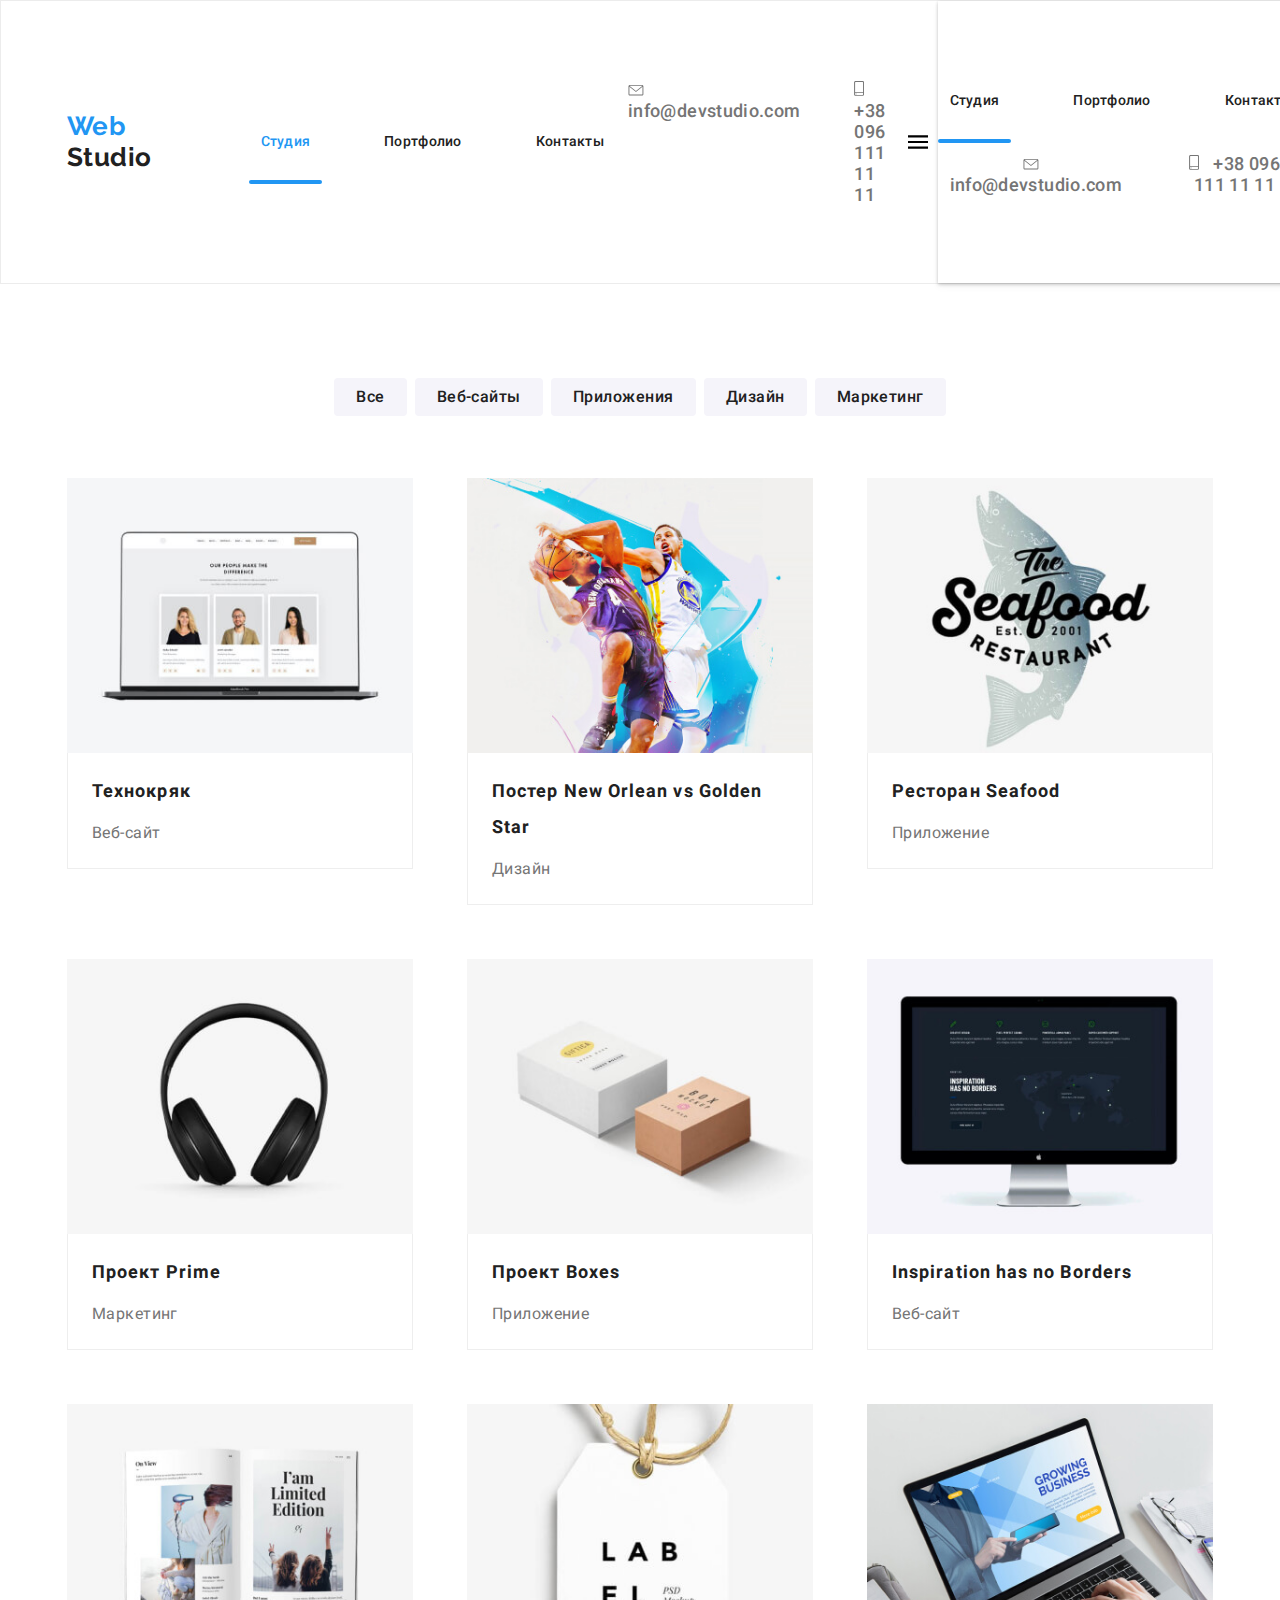
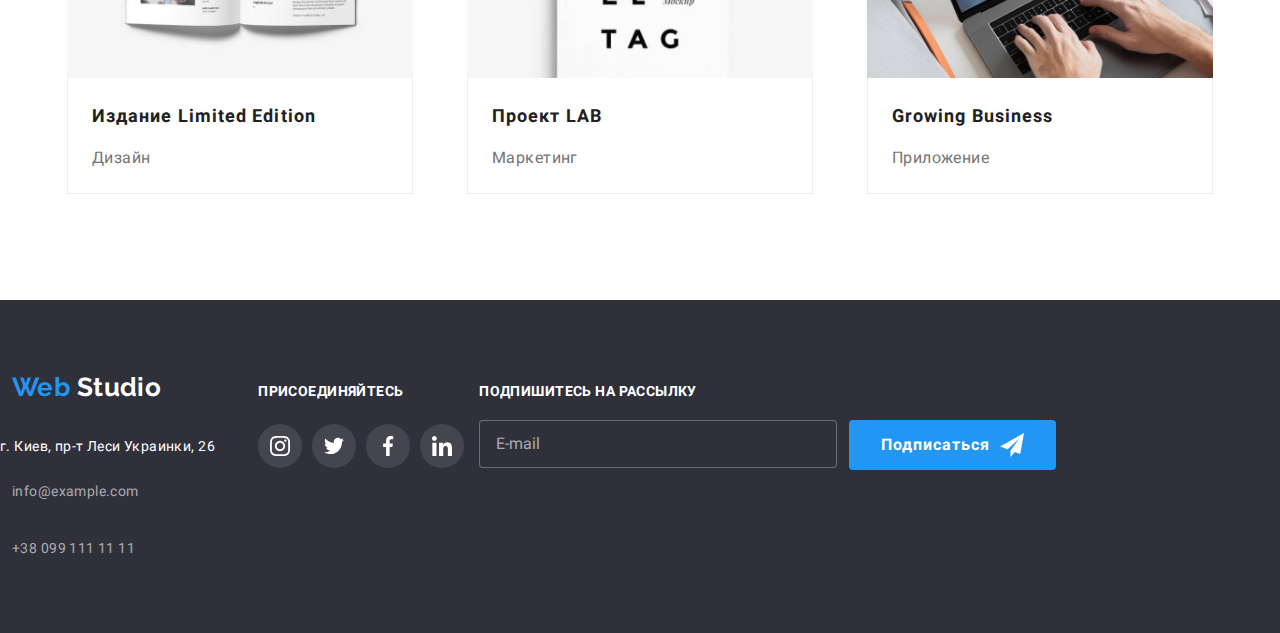
==== commit 2aa393fa: "Hide phone modal menu" ====
--- a/portfolio.html
+++ b/portfolio.html
@@ -86,12 +86,12 @@
           <div class="menu-container" id="menu-container" data-menu>
             <ul class="site-nav list">
               <li class="item">
-                <a href="" class="link current site-nav-link animation"
-                  >Студия</a
+                <a href="" class="link site-nav-link animation">Студия</a>
+              </li>
+              <li class="item">
+                <a href="./portfolio.html" class="animation current"
+                  >Портфолио</a
                 >
-              </li>
-              <li class="item">
-                <a href="./portfolio.html" class="animation">Портфолио</a>
               </li>
               <li class="item"><a href="" class="animation">Контакты</a></li>
             </ul>
--- a/css/portfolio.min.css
+++ b/css/portfolio.min.css
@@ -1,2 +1,2 @@
-.button,.filtr-button{font-family:inherit;font-size:16px;text-align:center;border-radius:4px}*,::after,::before{-webkit-box-sizing:border-box;box-sizing:border-box}:root{-moz-tab-size:4;-o-tab-size:4;tab-size:4}html{line-height:1.15;-webkit-text-size-adjust:100%}body{margin:0}body{font-family:system-ui, -apple-system, "Segoe UI", Roboto, Helvetica, Arial, sans-serif, "Apple Color Emoji", "Segoe UI Emoji"}hr{height:0}abbr[title]{-webkit-text-decoration:underline dotted;text-decoration:underline dotted}b,strong{font-weight:bolder}code,kbd,pre,samp{font-family:SFMono-Regular, Consolas, "Liberation Mono", Menlo, monospace;font-size:1em}small{font-size:80%}sub,sup{font-size:75%;line-height:0;position:relative;vertical-align:baseline}sub{bottom:-0.25em}sup{top:-0.5em}button,input,optgroup,select,textarea{font-family:inherit;font-size:100%;line-height:1.15;margin:0}button,select{text-transform:none}[type="button"],[type="reset"],[type="submit"],button{-webkit-appearance:button}[type="button"]::-moz-focus-inner,[type="reset"]::-moz-focus-inner,[type="submit"]::-moz-focus-inner,button::-moz-focus-inner{border-style:none;padding:0}[type="button"]:-moz-focusring,[type="reset"]:-moz-focusring,[type="submit"]:-moz-focusring,button:-moz-focusring{outline:1px dotted ButtonText}fieldset{padding:0.35em 0.75em 0.625em}legend{padding:0}progress{vertical-align:baseline}[type="number"]::-webkit-inner-spin-button,[type="number"]::-webkit-outer-spin-button{height:auto}[type="search"]{-webkit-appearance:textfield;outline-offset:-2px}[type="search"]::-webkit-search-decoration{-webkit-appearance:none}::-webkit-file-upload-button{-webkit-appearance:button;font:inherit}summary{display:list-item}@font-face{font-family:"Raleway";src:url("./../fonts/Raleway-Bold.eot");src:local("☺"),url("./../fonts/Raleway-Bold.woff") format("woff"),url("./../fonts/Raleway-Bold.ttf") format("truetype"),url("./../fonts/Raleway-Bold.svg") format("svg");font-weight:700;font-style:normal}@font-face{font-family:"Roboto";src:url("./../fonts/Roboto-Regular.eot");src:local("☺"),url("./../fonts/Roboto-Regular.woff") format("woff"),url("./../fonts/Roboto-Regular.ttf") format("truetype"),url("./../fonts/Roboto-Regular.svg") format("svg");font-weight:400;font-style:normal}@font-face{font-family:"Roboto";src:url("./../fonts/Roboto-Medium.eot");src:local("☺"),url("./../fonts/Roboto-Medium.woff") format("woff"),url("./../fonts/Roboto-Medium.ttf") format("truetype"),url("./../fonts/Roboto-Medium.svg") format("svg");font-weight:500;font-style:normal}@font-face{font-family:"Roboto";src:url("./../fonts/Roboto-Bold.eot");src:local("☺"),url("./../fonts/Roboto-Bold.woff") format("woff"),url("./../fonts/Roboto-Bold.ttf") format("truetype"),url("./../fonts/Roboto-Bold.svg") format("svg");font-weight:700;font-style:normal}@font-face{font-family:"Roboto";src:url("./../fonts/Roboto-Black.eot");src:local("☺"),url("./../fonts/Roboto-Black.woff") format("woff"),url("./../fonts/Roboto-Black.ttf") format("truetype"),url("./../fonts/Roboto-Black.svg") format("svg");font-weight:900;font-style:normal}body{color:#757575;background-color:#fff;font-family:"Roboto";font-weight:400;letter-spacing:0.03em;font-size:14px;line-height:1.71}body.modal-open{overflow:hidden}.details{color:#fff}.list{list-style:none;padding:0;margin:0}header{border:1px solid #ececec}@media (max-width: 767px){header{border:none}}.animation{-webkit-transition-duration:250ms;transition-duration:250ms;-webkit-transition-timing-function:cubic-bezier(0.4, 0, 0.2, 1);transition-timing-function:cubic-bezier(0.4, 0, 0.2, 1)}.flexbox{display:-webkit-box;display:-ms-flexbox;display:flex}.section-title{font-size:36px;line-height:1.17;text-align:center;margin-bottom:50px}@media (max-width: 767px){.section-title{font-size:28px;line-height:1.18;margin-bottom:30px}}img{display:block;max-width:100%;height:auto}b{font-weight:700;line-height:1.14;color:#fff;text-transform:uppercase}.container{margin-right:auto;margin-left:auto;padding-left:15px;padding-right:15px}@media (max-width: 767px){.container{width:480px}}@media (min-width: 768px) and (max-width: 1199px){.container{width:768px}}@media (min-width: 1200px){.container{width:1200px}}.logo{color:#212121;font-family:"Raleway";font-weight:700;font-size:26px;line-height:1.19;text-decoration:none}.logo:hover,.logo:focus{color:#2196f3}.logo-accent{color:#2196f3}.footer-logo{color:#fff;font-family:"Raleway";font-weight:700;font-size:26px;line-height:1.19;text-decoration:none}.footer-logo:hover,.footer-logo:focus{color:#2196f3}@media (min-width: 1200px){.footer-logo{margin-right:85px}.logo{margin-right:85px}}@media (max-width: 767px){.logo,.footer-logo{font-size:24px;line-height:1.17}}.menu-button{display:-webkit-inline-box;display:-ms-inline-flexbox;display:inline-flex;padding:10px;margin:0;border:none;background-color:transparent}@media (min-width: 768px) and (max-width: 1199px){.menu-button{display:none}}.menu-button .icon-cross{display:none}.menu-button.is-open .icon-cross{display:block}.menu-button.is-open .icon-menu{display:none}.menu-button:hover,.menu-button:focus{fill:#2196f3}.menu-container{background-color:#fff;padding-top:60px;padding-bottom:60px;text-align:center;font-size:20px;-webkit-box-shadow:0px 4px 8px rgba(0,0,0,0.04),0px 2px 4px rgba(0,0,0,0.08),0px 1px 3px rgba(0,0,0,0.16);box-shadow:0px 4px 8px rgba(0,0,0,0.04),0px 2px 4px rgba(0,0,0,0.08),0px 1px 3px rgba(0,0,0,0.16)}@media (max-width: 767px){.menu-container{display:none;position:absolute;top:100%;left:0;width:100%;z-index:6}.menu-container.is-open{display:block}}@media (min-width: 768px) and (max-width: 1199px){.menu-container{display:-webkit-box;display:-ms-flexbox;display:flex;-webkit-box-pack:justify;-ms-flex-pack:justify;justify-content:space-between;-webkit-box-flex:1;-ms-flex-positive:1;flex-grow:1}}.main-nav,.header{-webkit-box-align:center;-ms-flex-align:center;align-items:center;display:-webkit-box;display:-ms-flexbox;display:flex}.header{position:relative}@media (max-width: 767px){.header{-webkit-box-pack:justify;-ms-flex-pack:justify;justify-content:space-between;padding-top:16px;padding-bottom:16px}}@media (min-width: 1200px){.site-nav .item:not(:last-child){margin-right:50px}.site-nav a{display:block;padding-top:32px;padding-bottom:32px;font-size:14px;line-height:1.14}}.site-nav{display:-webkit-box;display:-ms-flexbox;display:flex}.site-nav .link.current{color:#2196f3}.site-nav a{color:#212121;font-weight:500;letter-spacing:0.02em;text-decoration:none}.site-nav a:hover,.site-nav a:focus{color:#2196f3}@media (max-width: 767px){.site-nav{display:none}.menu-container .site-nav{margin-right:auto;display:block}.site-nav a{font-size:18px;line-height:1.33}.site-nav .item{margin-bottom:40px}.site-nav .item:last-child{margin-bottom:60px}}.site-nav-link{position:relative}.site-nav-link::after{content:" ";position:absolute;left:0;bottom:-2px;display:block;width:100%;height:4px;background-color:#2196f3;border-radius:2px}@media (max-width: 767px){.site-nav-link::after{bottom:-8px}}@media (min-width: 1200px){.header-contact-link{display:-webkit-box;display:-ms-flexbox;display:flex}.header-contact .item+.item{margin-left:30px}.header-contact{display:-webkit-box;display:-ms-flexbox;display:flex;margin-left:auto}.header-contact a{line-height:1.14}}.header-contact{font-weight:500;font-style:normal}.header-contact a{color:#757575;text-decoration:none;letter-spacing:0.02em;-webkit-box-align:center;-ms-flex-align:center;align-items:center}.header-contact>.item a{-webkit-box-align:center;-ms-flex-align:center;align-items:center}.header-contact>.item img{margin-right:10px}@media (max-width: 767px){.header-contact{display:none;text-align:center}.menu-container .header-contact{display:inline-block}}.header-contact a{font-size:18px;line-height:1.17;display:block}.header-contact .item{margin-bottom:16px}.header-contact .item:last-child{margin-bottom:0}.header-contact-icon{margin-right:10px;fill:#757575}.header-contact-link:hover .header-contact-icon,.header-contact-link:focus .header-contact-icon{fill:#2196f3}.contact-img .header-contact .item a{color:#757575;text-decoration:none;letter-spacing:0.02em;line-height:1.14}.header-contact-link:hover,.header-contact-link:focus{color:#2196f3}.button{color:#212121;background-color:#fff;font-weight:700;line-height:1.87;letter-spacing:0.06em;display:-webkit-inline-box;display:-ms-inline-flexbox;display:inline-flex;-webkit-box-align:center;-ms-flex-align:center;align-items:center}.button:hover,.button:focus{color:#fff;background-color:#2196f3}.button.primary{background-color:#2196f3;color:#fff;text-decoration:none;padding:10px 32px;min-width:200px;border:none}.button.primary.submit{-webkit-box-shadow:0px 1px 3px rgba(0,0,0,0.12),0px 1px 1px rgba(0,0,0,0.14),0px 2px 1px rgba(0,0,0,0.2);box-shadow:0px 1px 3px rgba(0,0,0,0.12),0px 1px 1px rgba(0,0,0,0.14),0px 2px 1px rgba(0,0,0,0.2);padding:10px 50px;margin-left:auto;margin-right:auto}.button.primary .footer-button{padding-left:28px;padding-right:28px}.filtr-button{background-color:#f5f4fa;color:#212121;font-weight:500;line-height:1.62;letter-spacing:0.03em;padding:6px 22px;border:none}.filtr-button:hover,.filtr-button:focus{-webkit-box-shadow:0px 3px 1px rgba(0,0,0,0.1),0px 1px 2px rgba(0,0,0,0.08),0px 2px 2px rgba(0,0,0,0.12);box-shadow:0px 3px 1px rgba(0,0,0,0.1),0px 1px 2px rgba(0,0,0,0.08),0px 2px 2px rgba(0,0,0,0.12);color:#fff;background-color:#2196f3}.main-content{padding-top:94px;padding-bottom:94px}@media (max-width: 767px){.main-content{padding-top:60px;padding-bottom:60px}}.works-list{display:-webkit-box;display:-ms-flexbox;display:flex}@media (min-width: 1200px){.works-list{-webkit-box-pack:center;-ms-flex-pack:center;justify-content:center;margin-bottom:50px}}@media (max-width: 767px){.works-list{-webkit-box-orient:horizontal;-webkit-box-direction:normal;-ms-flex-flow:row wrap;flex-flow:row wrap;margin-bottom:40px}}.works-item{margin-right:8px}.works-item:nth-child(5n){margin-right:0}@media (max-width: 767px){.works-item{margin-bottom:15px}}@media (min-width: 1200px){.gallery{display:-webkit-box;display:-ms-flexbox;display:flex;-ms-flex-wrap:wrap;flex-wrap:wrap}}.gallery a{text-decoration:none;color:inherit}.gallery h3{font-weight:700;font-size:18px;line-height:2;letter-spacing:0.06em;color:#212121;margin:0}@media (max-width: 767px){.gallery h3{display:block}}.gallery .lead{text-align:left;font-size:16px;line-height:1.87;margin-top:9px;margin-bottom:0}.gallery .excerpt{font-size:18px;line-height:1.56}.gallery .gallery-list{margin-bottom:30px}@media (min-width: 1200px){.gallery .gallery-list{width:calc((100% - 60px) / 3);margin-right:30px}.gallery .gallery-list:nth-child(3n){margin-right:0}.gallery .gallery-list:nth-last-child(-n+3){margin-bottom:0}}.gallery .gallery-list:hover,.gallery .gallery-list:focus{-webkit-box-shadow:0px 1px 1px rgba(0,0,0,0.12),0px 4px 4px rgba(0,0,0,0.06),1px 4px 6px rgba(0,0,0,0.16);box-shadow:0px 1px 1px rgba(0,0,0,0.12),0px 4px 4px rgba(0,0,0,0.06),1px 4px 6px rgba(0,0,0,0.16)}@media (max-width: 767px){.gallery .gallery-list:nth-child(9n){margin-bottom:0}}@media (max-width: 767px){.gallery-list{width:100%}}.gallery-relative{position:relative;overflow:hidden}.hover-text{position:absolute;display:-webkit-box;display:-ms-flexbox;display:flex;top:0;left:0;padding:63px 24px;background-color:rgba(33,150,243,0.9);width:100%;height:100%;-webkit-transform:translateY(100%);transform:translateY(100%);-webkit-transition-property:-webkit-transform;transition-property:-webkit-transform;transition-property:transform;transition-property:transform, -webkit-transform}.gallery-relative:hover .hover-text,.gallery-relative:focus .hover-text{-webkit-transform:translateY(0);transform:translateY(0)}.hover-text p{text-align:left;margin:0}.gallery-title{border:1px solid;border-top:none;border-color:#eee;-webkit-box-sizing:border-box;box-sizing:border-box;padding-top:20px;padding-bottom:20px;padding-right:24px;padding-left:24px}.gallery.list.work-exemple img{width:100%}.social-list{display:-webkit-box;display:-ms-flexbox;display:flex;-webkit-box-align:center;-ms-flex-align:center;align-items:center;-webkit-box-pack:center;-ms-flex-pack:center;justify-content:center}.social-item{margin-right:10px}.social-item:not(:last-child){margin-right:10px}@media (min-width: 1200px){.social-item{width:calc((100% - 94px) / 4);margin-bottom:24px}.social-item:first-of-type{margin-left:32px}.social-item:nth-child(4n){margin-right:32px}a{display:block;padding:12px}}.social-icons-link{display:-webkit-inline-box;display:-ms-inline-flexbox;display:inline-flex;-webkit-box-align:center;-ms-flex-align:center;align-items:center;-webkit-box-pack:center;-ms-flex-pack:center;justify-content:center;align-items:center;justify-content:center;border-radius:50%;height:44px;width:44px;background-color:#fff}.social-icons-link:hover,.social-icons-link:focus{background-color:#2196f3}.social-icon{fill:#afb1b8}.social-icons-link:hover .social-icon,.social-icons-link:focus .social-icon{fill:#fff}@media (min-width: 1200px){.footer-social-item{width:calc((100% - 30px) / 4);margin-top:20px}.footer-social-item:nth-child(4n){margin-right:0}}.footer-social-item{display:-webkit-inline-box;display:-ms-inline-flexbox;display:inline-flex;height:44px;width:44px;margin-right:10px;border-radius:50%;background-size:20px;background-position:center;background-repeat:no-repeat;background-color:rgba(255,255,255,0.1)}.footer-social-item:hover,.footer-social-item:focus{background-color:#2196f3}.footer-social-item a{padding:12px;display:block}.footer-social-icon{fill:#fff}.sent-icon{margin-left:10px}.footer-social-list{display:-webkit-box;display:-ms-flexbox;display:flex;-webkit-box-pack:center;-ms-flex-pack:center;justify-content:center}@media (max-width: 767px){.footer-social-list{margin-top:20px;margin-bottom:60px}}.footer-contact .adress{font-weight:400;color:#fff;font-style:normal;margin-top:20px;margin-left:0;text-align:start}.footer-contact a{text-decoration:none;font-style:normal;color:rgba(255,255,255,0.6)}.footer-contact a:hover,.footer-contact a:focus{color:#2196f3}@media (min-width: 1200px){.adress{margin-bottom:9px}.footer-contact{margin-bottom:9px}.footer-contact:last-child{margin-bottom:0}}@media (max-width: 767px){.footer-contact{text-align:center}.footer-contact .adress{text-align:center}.adress{margin-bottom:8px}.footer-contact{margin-bottom:8px}.footer-contact:last-child{margin-bottom:60px}}footer{background-color:#2f303a;padding-top:60px;padding-bottom:60px}@media (max-width: 767px){.footer{display:block;text-align:center}.third-block{display:inline-block;margin:0;width:100%}.second-block b{text-align:center}}.clients-list .second-block{margin-left:70px;margin-top:12px;margin-right:70px}.clients-list .second-block b{display:block}@media (min-width: 1200px){.third-block{width:calc(50% - 15px);margin-left:15px;margin-top:12px;-webkit-box-pack:justify;-ms-flex-pack:justify;justify-content:space-between}.third-block b{display:block;margin-bottom:20px}.footer{display:-webkit-box;display:-ms-flexbox;display:flex;-webkit-box-align:baseline;-ms-flex-align:baseline;align-items:baseline}.footer-form{display:-webkit-box;display:-ms-flexbox;display:flex}.footer-input{margin-right:12px;width:358px}}.footer-input{border:0.5px solid rgba(255,255,255,0.3);border-radius:4px;background-color:#2f303a;padding:15px 16px;color:#fff}.footer-input:focus{border:1px solid #2196f3;outline:#2196f3}.footer-input::-webkit-input-placeholder{font-size:16px;line-height:1.25;color:rgba(255,255,255,0.6)}.footer-input:-ms-input-placeholder{font-size:16px;line-height:1.25;color:rgba(255,255,255,0.6)}.footer-input::-ms-input-placeholder{font-size:16px;line-height:1.25;color:rgba(255,255,255,0.6)}.footer-input::placeholder{font-size:16px;line-height:1.25;color:rgba(255,255,255,0.6)}@media (max-width: 767px){.footer-input{width:100%;max-width:450px;margin-bottom:20px;margin-top:20px}}
+.button,.filtr-button{font-family:inherit;font-size:16px;text-align:center;border-radius:4px}*,::after,::before{-webkit-box-sizing:border-box;box-sizing:border-box}:root{-moz-tab-size:4;-o-tab-size:4;tab-size:4}html{line-height:1.15;-webkit-text-size-adjust:100%}body{margin:0}body{font-family:system-ui, -apple-system, "Segoe UI", Roboto, Helvetica, Arial, sans-serif, "Apple Color Emoji", "Segoe UI Emoji"}hr{height:0}abbr[title]{-webkit-text-decoration:underline dotted;text-decoration:underline dotted}b,strong{font-weight:bolder}code,kbd,pre,samp{font-family:SFMono-Regular, Consolas, "Liberation Mono", Menlo, monospace;font-size:1em}small{font-size:80%}sub,sup{font-size:75%;line-height:0;position:relative;vertical-align:baseline}sub{bottom:-0.25em}sup{top:-0.5em}button,input,optgroup,select,textarea{font-family:inherit;font-size:100%;line-height:1.15;margin:0}button,select{text-transform:none}[type="button"],[type="reset"],[type="submit"],button{-webkit-appearance:button}[type="button"]::-moz-focus-inner,[type="reset"]::-moz-focus-inner,[type="submit"]::-moz-focus-inner,button::-moz-focus-inner{border-style:none;padding:0}[type="button"]:-moz-focusring,[type="reset"]:-moz-focusring,[type="submit"]:-moz-focusring,button:-moz-focusring{outline:1px dotted ButtonText}fieldset{padding:0.35em 0.75em 0.625em}legend{padding:0}progress{vertical-align:baseline}[type="number"]::-webkit-inner-spin-button,[type="number"]::-webkit-outer-spin-button{height:auto}[type="search"]{-webkit-appearance:textfield;outline-offset:-2px}[type="search"]::-webkit-search-decoration{-webkit-appearance:none}::-webkit-file-upload-button{-webkit-appearance:button;font:inherit}summary{display:list-item}@font-face{font-family:"Raleway";src:url("./../fonts/Raleway-Bold.eot");src:local("☺"),url("./../fonts/Raleway-Bold.woff") format("woff"),url("./../fonts/Raleway-Bold.ttf") format("truetype"),url("./../fonts/Raleway-Bold.svg") format("svg");font-weight:700;font-style:normal}@font-face{font-family:"Roboto";src:url("./../fonts/Roboto-Regular.eot");src:local("☺"),url("./../fonts/Roboto-Regular.woff") format("woff"),url("./../fonts/Roboto-Regular.ttf") format("truetype"),url("./../fonts/Roboto-Regular.svg") format("svg");font-weight:400;font-style:normal}@font-face{font-family:"Roboto";src:url("./../fonts/Roboto-Medium.eot");src:local("☺"),url("./../fonts/Roboto-Medium.woff") format("woff"),url("./../fonts/Roboto-Medium.ttf") format("truetype"),url("./../fonts/Roboto-Medium.svg") format("svg");font-weight:500;font-style:normal}@font-face{font-family:"Roboto";src:url("./../fonts/Roboto-Bold.eot");src:local("☺"),url("./../fonts/Roboto-Bold.woff") format("woff"),url("./../fonts/Roboto-Bold.ttf") format("truetype"),url("./../fonts/Roboto-Bold.svg") format("svg");font-weight:700;font-style:normal}@font-face{font-family:"Roboto";src:url("./../fonts/Roboto-Black.eot");src:local("☺"),url("./../fonts/Roboto-Black.woff") format("woff"),url("./../fonts/Roboto-Black.ttf") format("truetype"),url("./../fonts/Roboto-Black.svg") format("svg");font-weight:900;font-style:normal}body{color:#757575;background-color:#fff;font-family:"Roboto";font-weight:400;letter-spacing:0.03em;font-size:14px;line-height:1.71}body.modal-open{overflow:hidden}.details{color:#fff}.list{list-style:none;padding:0;margin:0}header{border:1px solid #ececec}@media (max-width: 767px){header{border:none}}.animation{-webkit-transition-duration:250ms;transition-duration:250ms;-webkit-transition-timing-function:cubic-bezier(0.4, 0, 0.2, 1);transition-timing-function:cubic-bezier(0.4, 0, 0.2, 1)}.flexbox{display:-webkit-box;display:-ms-flexbox;display:flex}.section-title{font-size:36px;line-height:1.17;text-align:center;margin-bottom:50px}@media (max-width: 767px){.section-title{font-size:28px;line-height:1.18;margin-bottom:30px}}img{display:block;max-width:100%;height:auto}b{font-weight:700;line-height:1.14;color:#fff;text-transform:uppercase}.container{margin-right:auto;margin-left:auto;padding-left:15px;padding-right:15px}@media (max-width: 767px){.container{width:480px}}@media (min-width: 768px) and (max-width: 1199px){.container{width:768px}}@media (min-width: 1200px){.container{width:1200px}}.logo{color:#212121;font-family:"Raleway";font-weight:700;font-size:26px;line-height:1.19;text-decoration:none}.logo:hover,.logo:focus{color:#2196f3}.logo-accent{color:#2196f3}.footer-logo{color:#fff;font-family:"Raleway";font-weight:700;font-size:26px;line-height:1.19;text-decoration:none}.footer-logo:hover,.footer-logo:focus{color:#2196f3}@media (min-width: 1200px){.footer-logo{margin-right:85px}.logo{margin-right:85px}}@media (max-width: 767px){.logo,.footer-logo{font-size:24px;line-height:1.17}}@media (min-width: 768px) and (max-width: 1199px){.phone-menu{display:none}}.menu-button{display:-webkit-inline-box;display:-ms-inline-flexbox;display:inline-flex;padding:10px;margin:0;border:none;background-color:transparent}.menu-button .icon-cross{display:none}.menu-button.is-open .icon-cross{display:block}.menu-button.is-open .icon-menu{display:none}.menu-button:hover,.menu-button:focus{fill:#2196f3}.menu-container{background-color:#fff;padding-top:60px;padding-bottom:60px;text-align:center;font-size:20px;-webkit-box-shadow:0px 4px 8px rgba(0,0,0,0.04),0px 2px 4px rgba(0,0,0,0.08),0px 1px 3px rgba(0,0,0,0.16);box-shadow:0px 4px 8px rgba(0,0,0,0.04),0px 2px 4px rgba(0,0,0,0.08),0px 1px 3px rgba(0,0,0,0.16)}@media (max-width: 767px){.menu-container{display:none;position:absolute;top:100%;left:0;width:100%;z-index:6}.menu-container.is-open{display:block}}.main-nav,.header{-webkit-box-align:center;-ms-flex-align:center;align-items:center;display:-webkit-box;display:-ms-flexbox;display:flex}.header{position:relative}@media (max-width: 767px){.header{-webkit-box-pack:justify;-ms-flex-pack:justify;justify-content:space-between;padding-top:16px;padding-bottom:16px}}@media (min-width: 1200px){.site-nav .item:not(:last-child){margin-right:50px}.site-nav a{display:block;padding-top:32px;padding-bottom:32px;font-size:14px;line-height:1.14}}.site-nav{display:-webkit-box;display:-ms-flexbox;display:flex}.site-nav .link.current{color:#2196f3}.site-nav a{color:#212121;font-weight:500;letter-spacing:0.02em;text-decoration:none}.site-nav a:hover,.site-nav a:focus{color:#2196f3}@media (max-width: 767px){.site-nav{display:none}.menu-container .site-nav{margin-right:auto;display:block}.site-nav a{font-size:18px;line-height:1.33}.site-nav .item{margin-bottom:40px}.site-nav .item:last-child{margin-bottom:60px}}.site-nav-link{position:relative}.site-nav-link::after{content:" ";position:absolute;left:0;bottom:-2px;display:block;width:100%;height:4px;background-color:#2196f3;border-radius:2px}@media (max-width: 767px){.site-nav-link::after{bottom:-8px}}@media (min-width: 1200px){.header-contact-link{display:-webkit-box;display:-ms-flexbox;display:flex}.header-contact .item+.item{margin-left:30px}.header-contact{display:-webkit-box;display:-ms-flexbox;display:flex;margin-left:auto}.header-contact a{line-height:1.14}}.header-contact{font-weight:500;font-style:normal}.header-contact a{color:#757575;text-decoration:none;letter-spacing:0.02em;-webkit-box-align:center;-ms-flex-align:center;align-items:center}.header-contact>.item a{-webkit-box-align:center;-ms-flex-align:center;align-items:center}.header-contact>.item img{margin-right:10px}@media (max-width: 767px){.header-contact{display:none;text-align:center}.menu-container .header-contact{display:inline-block}}.header-contact a{font-size:18px;line-height:1.17;display:block}.header-contact .item{margin-bottom:16px}.header-contact .item:last-child{margin-bottom:0}.header-contact-icon{margin-right:10px;fill:#757575}.header-contact-link:hover .header-contact-icon,.header-contact-link:focus .header-contact-icon{fill:#2196f3}.contact-img .header-contact .item a{color:#757575;text-decoration:none;letter-spacing:0.02em;line-height:1.14}.header-contact-link:hover,.header-contact-link:focus{color:#2196f3}.button{color:#212121;background-color:#fff;font-weight:700;line-height:1.87;letter-spacing:0.06em;display:-webkit-inline-box;display:-ms-inline-flexbox;display:inline-flex;-webkit-box-align:center;-ms-flex-align:center;align-items:center}.button:hover,.button:focus{color:#fff;background-color:#2196f3}.button.primary{background-color:#2196f3;color:#fff;text-decoration:none;padding:10px 32px;min-width:200px;border:none}.button.primary.submit{-webkit-box-shadow:0px 1px 3px rgba(0,0,0,0.12),0px 1px 1px rgba(0,0,0,0.14),0px 2px 1px rgba(0,0,0,0.2);box-shadow:0px 1px 3px rgba(0,0,0,0.12),0px 1px 1px rgba(0,0,0,0.14),0px 2px 1px rgba(0,0,0,0.2);padding:10px 50px;margin-left:auto;margin-right:auto}.button.primary .footer-button{padding-left:28px;padding-right:28px}.filtr-button{background-color:#f5f4fa;color:#212121;font-weight:500;line-height:1.62;letter-spacing:0.03em;padding:6px 22px;border:none}.filtr-button:hover,.filtr-button:focus{-webkit-box-shadow:0px 3px 1px rgba(0,0,0,0.1),0px 1px 2px rgba(0,0,0,0.08),0px 2px 2px rgba(0,0,0,0.12);box-shadow:0px 3px 1px rgba(0,0,0,0.1),0px 1px 2px rgba(0,0,0,0.08),0px 2px 2px rgba(0,0,0,0.12);color:#fff;background-color:#2196f3}.main-content{padding-top:94px;padding-bottom:94px}@media (max-width: 767px){.main-content{padding-top:60px;padding-bottom:60px}}.works-list{display:-webkit-box;display:-ms-flexbox;display:flex}@media (min-width: 1200px){.works-list{-webkit-box-pack:center;-ms-flex-pack:center;justify-content:center;margin-bottom:50px}}@media (max-width: 767px){.works-list{-webkit-box-orient:horizontal;-webkit-box-direction:normal;-ms-flex-flow:row wrap;flex-flow:row wrap;margin-bottom:40px}}.works-item{margin-right:8px}.works-item:nth-child(5n){margin-right:0}@media (max-width: 767px){.works-item{margin-bottom:15px}}@media (min-width: 1200px){.gallery{display:-webkit-box;display:-ms-flexbox;display:flex;-ms-flex-wrap:wrap;flex-wrap:wrap}}.gallery a{text-decoration:none;color:inherit}.gallery h3{font-weight:700;font-size:18px;line-height:2;letter-spacing:0.06em;color:#212121;margin:0}@media (max-width: 767px){.gallery h3{display:block}}.gallery .lead{text-align:left;font-size:16px;line-height:1.87;margin-top:9px;margin-bottom:0}.gallery .excerpt{font-size:18px;line-height:1.56}.gallery .gallery-list{margin-bottom:30px}@media (min-width: 1200px){.gallery .gallery-list{width:calc((100% - 60px) / 3);margin-right:30px}.gallery .gallery-list:nth-child(3n){margin-right:0}.gallery .gallery-list:nth-last-child(-n+3){margin-bottom:0}}.gallery .gallery-list:hover,.gallery .gallery-list:focus{-webkit-box-shadow:0px 1px 1px rgba(0,0,0,0.12),0px 4px 4px rgba(0,0,0,0.06),1px 4px 6px rgba(0,0,0,0.16);box-shadow:0px 1px 1px rgba(0,0,0,0.12),0px 4px 4px rgba(0,0,0,0.06),1px 4px 6px rgba(0,0,0,0.16)}@media (max-width: 767px){.gallery .gallery-list:nth-child(9n){margin-bottom:0}}@media (max-width: 767px){.gallery-list{width:100%}}.gallery-relative{position:relative;overflow:hidden}.hover-text{position:absolute;display:-webkit-box;display:-ms-flexbox;display:flex;top:0;left:0;padding:63px 24px;background-color:rgba(33,150,243,0.9);width:100%;height:100%;-webkit-transform:translateY(100%);transform:translateY(100%);-webkit-transition-property:-webkit-transform;transition-property:-webkit-transform;transition-property:transform;transition-property:transform, -webkit-transform}.gallery-relative:hover .hover-text,.gallery-relative:focus .hover-text{-webkit-transform:translateY(0);transform:translateY(0)}.hover-text p{text-align:left;margin:0}.gallery-title{border:1px solid;border-top:none;border-color:#eee;-webkit-box-sizing:border-box;box-sizing:border-box;padding-top:20px;padding-bottom:20px;padding-right:24px;padding-left:24px}.gallery.list.work-exemple img{width:100%}.social-list{display:-webkit-box;display:-ms-flexbox;display:flex;-webkit-box-align:center;-ms-flex-align:center;align-items:center;-webkit-box-pack:center;-ms-flex-pack:center;justify-content:center}.social-item{margin-right:10px}.social-item:not(:last-child){margin-right:10px}@media (min-width: 1200px){.social-item{width:calc((100% - 94px) / 4);margin-bottom:24px}.social-item:first-of-type{margin-left:32px}.social-item:nth-child(4n){margin-right:32px}a{display:block;padding:12px}}.social-icons-link{display:-webkit-inline-box;display:-ms-inline-flexbox;display:inline-flex;-webkit-box-align:center;-ms-flex-align:center;align-items:center;-webkit-box-pack:center;-ms-flex-pack:center;justify-content:center;align-items:center;justify-content:center;border-radius:50%;height:44px;width:44px;background-color:#fff}.social-icons-link:hover,.social-icons-link:focus{background-color:#2196f3}.social-icon{fill:#afb1b8}.social-icons-link:hover .social-icon,.social-icons-link:focus .social-icon{fill:#fff}@media (min-width: 1200px){.footer-social-item{width:calc((100% - 30px) / 4);margin-top:20px}.footer-social-item:nth-child(4n){margin-right:0}}.footer-social-item{display:-webkit-inline-box;display:-ms-inline-flexbox;display:inline-flex;height:44px;width:44px;margin-right:10px;border-radius:50%;background-size:20px;background-position:center;background-repeat:no-repeat;background-color:rgba(255,255,255,0.1)}.footer-social-item:hover,.footer-social-item:focus{background-color:#2196f3}.footer-social-item a{padding:12px;display:block}.footer-social-icon{fill:#fff}.sent-icon{margin-left:10px}.footer-social-list{display:-webkit-box;display:-ms-flexbox;display:flex;-webkit-box-pack:center;-ms-flex-pack:center;justify-content:center}@media (max-width: 767px){.footer-social-list{margin-top:20px;margin-bottom:60px}}.footer-contact .adress{font-weight:400;color:#fff;font-style:normal;margin-top:20px;margin-left:0;text-align:start}.footer-contact a{text-decoration:none;font-style:normal;color:rgba(255,255,255,0.6)}.footer-contact a:hover,.footer-contact a:focus{color:#2196f3}@media (min-width: 1200px){.adress{margin-bottom:9px}.footer-contact{margin-bottom:9px}.footer-contact:last-child{margin-bottom:0}}@media (max-width: 767px){.footer-contact{text-align:center}.footer-contact .adress{text-align:center}.adress{margin-bottom:8px}.footer-contact{margin-bottom:8px}.footer-contact:last-child{margin-bottom:60px}}footer{background-color:#2f303a;padding-top:60px;padding-bottom:60px}@media (max-width: 767px){.footer{display:block;text-align:center}.third-block{display:inline-block;margin:0;width:100%}.second-block b{text-align:center}}.clients-list .second-block{margin-left:70px;margin-top:12px;margin-right:70px}.clients-list .second-block b{display:block}@media (min-width: 1200px){.third-block{width:calc(50% - 15px);margin-left:15px;margin-top:12px;-webkit-box-pack:justify;-ms-flex-pack:justify;justify-content:space-between}.third-block b{display:block;margin-bottom:20px}.footer{display:-webkit-box;display:-ms-flexbox;display:flex;-webkit-box-align:baseline;-ms-flex-align:baseline;align-items:baseline}.footer-form{display:-webkit-box;display:-ms-flexbox;display:flex}.footer-input{margin-right:12px;width:358px}}.footer-input{border:0.5px solid rgba(255,255,255,0.3);border-radius:4px;background-color:#2f303a;padding:15px 16px;color:#fff}.footer-input:focus{border:1px solid #2196f3;outline:#2196f3}.footer-input::-webkit-input-placeholder{font-size:16px;line-height:1.25;color:rgba(255,255,255,0.6)}.footer-input:-ms-input-placeholder{font-size:16px;line-height:1.25;color:rgba(255,255,255,0.6)}.footer-input::-ms-input-placeholder{font-size:16px;line-height:1.25;color:rgba(255,255,255,0.6)}.footer-input::placeholder{font-size:16px;line-height:1.25;color:rgba(255,255,255,0.6)}@media (max-width: 767px){.footer-input{width:100%;max-width:450px;margin-bottom:20px;margin-top:20px}}
 /*# sourceMappingURL=portfolio.min.css.map */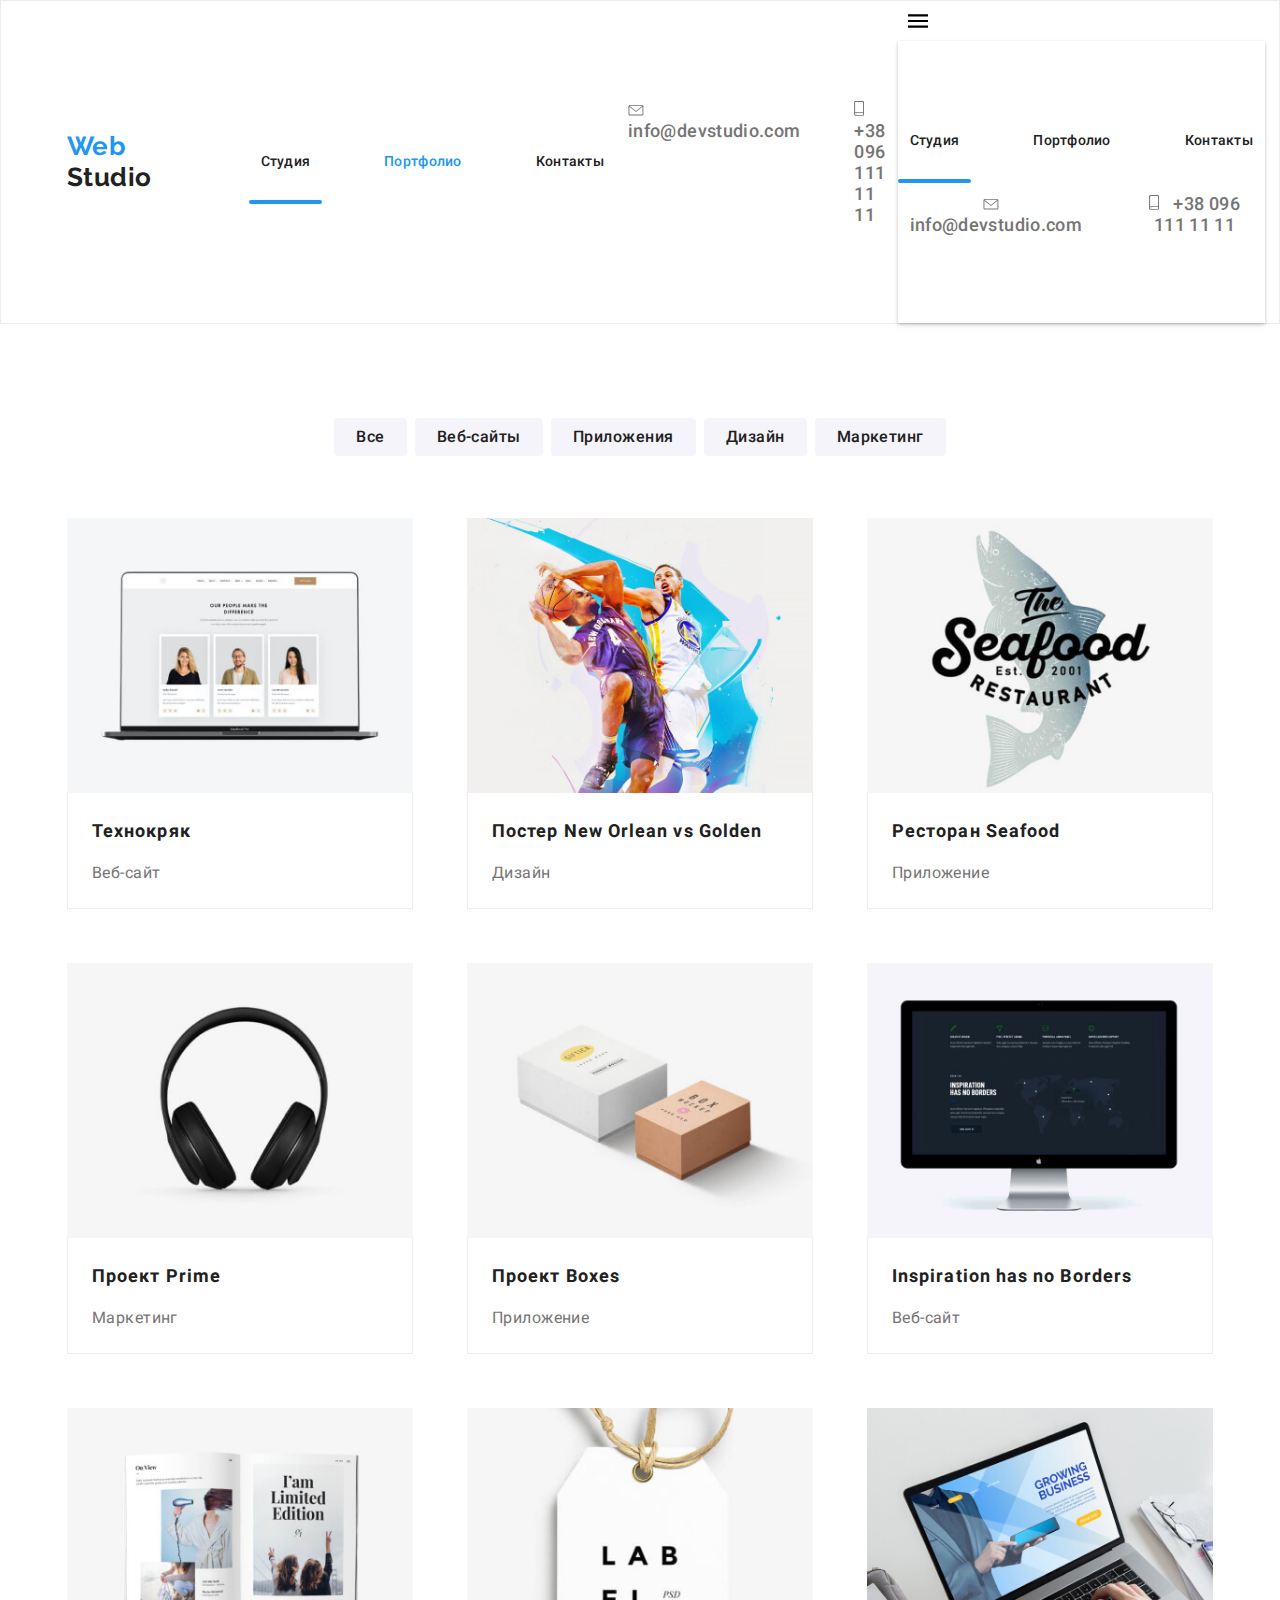
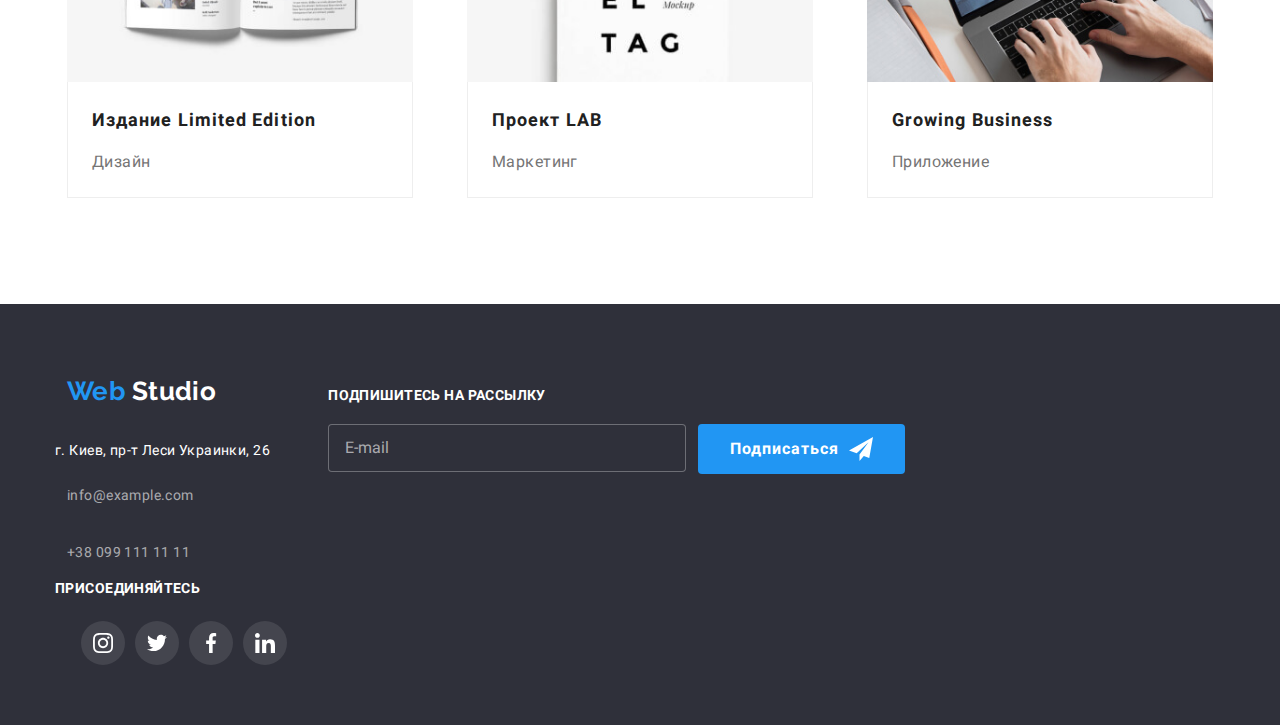
==== commit b4620027: "Tablet portfolio page" ====
--- a/portfolio.html
+++ b/portfolio.html
@@ -19,12 +19,12 @@
 
             <ul class="site-nav list">
               <li class="item">
-                <a href="" class="link current site-nav-link animation"
-                  >Студия</a
-                >
+                <a href="" class="link site-nav-link animation">Студия</a>
               </li>
               <li class="item">
-                <a href="./portfolio.html" class="animation">Портфолио</a>
+                <a href="./portfolio.html" class="animation current link"
+                  >Портфолио</a
+                >
               </li>
               <li class="item"><a href="" class="animation">Контакты</a></li>
             </ul>
@@ -59,75 +59,76 @@
             </li>
           </ul>
           <!-- Мобильное меню -->
-
-          <button
-            type="button"
-            class="menu-button animation"
-            aria-expanded="false"
-            aria-controls="menu-container"
-            data-menu-button
-          >
-            <svg
-              width="20"
-              height="20"
-              aria-label="Переключатель мобильного меню"
+          <div class="phone-menu">
+            <button
+              type="button"
+              class="menu-button animation"
+              aria-expanded="false"
+              aria-controls="menu-container"
+              data-menu-button
             >
-              <use
-                class="icon-cross"
-                href="./images/symbol-defs.svg#icon-close_24px"
-              ></use>
-              <use
-                class="icon-menu"
-                href="./images/symbol-defs.svg#icon-menu_24px"
-              ></use>
-            </svg>
-          </button>
-
-          <div class="menu-container" id="menu-container" data-menu>
-            <ul class="site-nav list">
-              <li class="item">
-                <a href="" class="link site-nav-link animation">Студия</a>
-              </li>
-              <li class="item">
-                <a href="./portfolio.html" class="animation current"
-                  >Портфолио</a
-                >
-              </li>
-              <li class="item"><a href="" class="animation">Контакты</a></li>
-            </ul>
-
-            <ul class="list header-contact">
-              <li class="item">
-                <a
-                  href="mailto:info@devstudio.com"
-                  class="header-contact-link flexbox animation"
-                >
-                  <svg
-                    class="header-contact-icon animation"
-                    width="16"
-                    height="11.2"
+              <svg
+                width="20"
+                height="20"
+                aria-label="Переключатель мобильного меню"
+              >
+                <use
+                  class="icon-cross"
+                  href="./images/symbol-defs.svg#icon-close_24px"
+                ></use>
+                <use
+                  class="icon-menu"
+                  href="./images/symbol-defs.svg#icon-menu_24px"
+                ></use>
+              </svg>
+            </button>
+
+            <div class="menu-container" id="menu-container" data-menu>
+              <ul class="site-nav list">
+                <li class="item">
+                  <a href="" class="link site-nav-link animation">Студия</a>
+                </li>
+                <li class="item">
+                  <a href="./portfolio.html" class="animation">Портфолио</a>
+                </li>
+                <li class="item"><a href="" class="animation">Контакты</a></li>
+              </ul>
+
+              <ul class="list header-contact">
+                <li class="item">
+                  <a
+                    href="mailto:info@devstudio.com"
+                    class="header-contact-link flexbox animation"
                   >
-                    <use href="./images/symbol-defs.svg#icon-envelope"></use>
-                  </svg>
-                  info@devstudio.com
-                </a>
-              </li>
-              <li class="item">
-                <a
-                  href="tel:+380961111111"
-                  class="header-contact-link animation"
-                >
-                  <svg
-                    class="header-contact-icon animation"
-                    width="10"
-                    height="14.94"
+                    <svg
+                      class="header-contact-icon animation"
+                      width="16"
+                      height="11.2"
+                    >
+                      <use href="./images/symbol-defs.svg#icon-envelope"></use>
+                    </svg>
+                    info@devstudio.com
+                  </a>
+                </li>
+                <li class="item">
+                  <a
+                    href="tel:+380961111111"
+                    class="header-contact-link animation"
                   >
-                    <use href="./images/symbol-defs.svg#icon-smartphone"></use>
-                  </svg>
-                  +38 096 111 11 11
-                </a>
-              </li>
-            </ul>
+                    <svg
+                      class="header-contact-icon animation"
+                      width="10"
+                      height="14.94"
+                    >
+                      <use
+                        href="./images/symbol-defs.svg#icon-smartphone"
+                      ></use>
+                    </svg>
+                    +38 096 111 11 11
+                  </a>
+                </li>
+              </ul>
+            </div>
           </div>
         </div>
       </div>
@@ -252,7 +253,7 @@
                   </div>
                 </div>
                 <div class="gallery-title">
-                  <h3>Постер New Orlean vs Golden Star</h3>
+                  <h3>Постер New Orlean vs Golden</h3>
                   <p class="lead">Дизайн</p>
                 </div>
               </a>
@@ -585,80 +586,86 @@
     </main>
     <footer>
       <!-- Футер -->
-      <div class="footer">
-        <div class="first-block">
-          <a href="/" class="footer-logo animation">
-            <span class="logo-accent">Web</span> Studio
-          </a>
-          <address>
-            <ul class="list footer-contact">
-              <li>
-                <p class="adress">г. Киев, пр-т Леси Украинки, 26<br /></p>
-              </li>
-              <li class="footer-contact">
-                <a href="mailto:info@example.com">info@example.com<br /> </a>
-              </li>
-              <li class="footer-contact">
-                <a href="tel:+380991111111">+38 099 111 11 11<br /> </a>
-              </li>
-            </ul>
-          </address>
-        </div>
-
-        <div class="second-block">
-          <b> присоединяйтесь </b>
-          <ul class="list footer-social-list">
-            <li class="footer-social-item f-icon-instagram animation">
-              <a href="Instagram" aria-label="Ссылка на Instagram">
-                <svg class="footer-social-icon" width="20px" height="20px">
-                  <use href="./images/symbol-defs.svg#icon-instagram"></use>
-                </svg>
-              </a>
-            </li>
-            <li class="footer-social-item f-icon-twitter animation">
-              <a href="Twitter" aria-label="Ссылка на Twitter">
-                <svg class="footer-social-icon" width="20px" height="20px">
-                  <use href="./images/symbol-defs.svg#icon-twitter"></use>
-                </svg>
-              </a>
-            </li>
-            <li class="footer-social-item f-icon-facebook animation">
-              <a href="Facebook" aria-label="Ссылка на Facebook">
-                <svg class="footer-social-icon" width="20px" height="20px">
-                  <use href="./images/symbol-defs.svg#icon-facebook"></use>
-                </svg>
-              </a>
-            </li>
-            <li class="footer-social-item f-icon-linked animation">
-              <a href="LinkedIn" aria-label="Ссылка на LinkedIn">
-                <svg class="footer-social-icon" width="20px" height="20px">
-                  <use href="./images/symbol-defs.svg#icon-linkedin"></use>
-                </svg>
-              </a>
-            </li>
-          </ul>
-        </div>
-        <div class="third-block">
-          <b> Подпишитесь на рассылку </b>
-          <div class="footer-form">
-            <div class="email-field">
-              <input
-                class="footer-input animation"
-                type="email"
-                name="mail"
-                id="mail"
-                placeholder="E-mail"
-              />
+      <div class="container">
+        <div class="footer">
+          <div class="footer-tablet-align">
+            <div class="first-block">
+              <a href="/" class="footer-logo animation">
+                <span class="logo-accent">Web</span> Studio
+              </a>
+              <address>
+                <ul class="list footer-contact">
+                  <li>
+                    <p class="adress">г. Киев, пр-т Леси Украинки, 26<br /></p>
+                  </li>
+                  <li class="footer-contact">
+                    <a href="mailto:info@example.com"
+                      >info@example.com<br />
+                    </a>
+                  </li>
+                  <li class="footer-contact">
+                    <a href="tel:+380991111111">+38 099 111 11 11<br /> </a>
+                  </li>
+                </ul>
+              </address>
             </div>
 
-            <div class="subscribe">
-              <button class="button footer-button primary">
-                Подписаться
-
-                <svg class="sent-icon" width="24px" height="24px">
-                  <use href="./images/symbol-defs.svg#icon-send"></use>
-                </svg>
-              </button>
+            <div class="second-block">
+              <b> присоединяйтесь </b>
+              <ul class="list footer-social-list">
+                <li class="footer-social-item f-icon-instagram animation">
+                  <a href="Instagram" aria-label="Ссылка на Instagram">
+                    <svg class="footer-social-icon" width="20px" height="20px">
+                      <use href="./images/symbol-defs.svg#icon-instagram"></use>
+                    </svg>
+                  </a>
+                </li>
+                <li class="footer-social-item f-icon-twitter animation">
+                  <a href="Twitter" aria-label="Ссылка на Twitter">
+                    <svg class="footer-social-icon" width="20px" height="20px">
+                      <use href="./images/symbol-defs.svg#icon-twitter"></use>
+                    </svg>
+                  </a>
+                </li>
+                <li class="footer-social-item f-icon-facebook animation">
+                  <a href="Facebook" aria-label="Ссылка на Facebook">
+                    <svg class="footer-social-icon" width="20px" height="20px">
+                      <use href="./images/symbol-defs.svg#icon-facebook"></use>
+                    </svg>
+                  </a>
+                </li>
+                <li class="footer-social-item f-icon-linked animation">
+                  <a href="LinkedIn" aria-label="Ссылка на LinkedIn">
+                    <svg class="footer-social-icon" width="20px" height="20px">
+                      <use href="./images/symbol-defs.svg#icon-linkedin"></use>
+                    </svg>
+                  </a>
+                </li>
+              </ul>
+            </div>
+          </div>
+          <div class="third-block">
+            <b> Подпишитесь на рассылку </b>
+            <div class="footer-form">
+              <div class="email-field">
+                <input
+                  class="footer-input animation"
+                  type="email"
+                  name="mail"
+                  id="mail"
+                  placeholder="E-mail"
+                />
+              </div>
+
+              <div class="subscribe">
+                <button class="button footer-button primary">
+                  Подписаться
+
+                  <svg class="sent-icon" width="24px" height="24px">
+                    <use href="./images/symbol-defs.svg#icon-send"></use>
+                  </svg>
+                </button>
+              </div>
             </div>
           </div>
         </div>
--- a/css/portfolio.min.css
+++ b/css/portfolio.min.css
@@ -1,2 +1,2 @@
-.button,.filtr-button{font-family:inherit;font-size:16px;text-align:center;border-radius:4px}*,::after,::before{-webkit-box-sizing:border-box;box-sizing:border-box}:root{-moz-tab-size:4;-o-tab-size:4;tab-size:4}html{line-height:1.15;-webkit-text-size-adjust:100%}body{margin:0}body{font-family:system-ui, -apple-system, "Segoe UI", Roboto, Helvetica, Arial, sans-serif, "Apple Color Emoji", "Segoe UI Emoji"}hr{height:0}abbr[title]{-webkit-text-decoration:underline dotted;text-decoration:underline dotted}b,strong{font-weight:bolder}code,kbd,pre,samp{font-family:SFMono-Regular, Consolas, "Liberation Mono", Menlo, monospace;font-size:1em}small{font-size:80%}sub,sup{font-size:75%;line-height:0;position:relative;vertical-align:baseline}sub{bottom:-0.25em}sup{top:-0.5em}button,input,optgroup,select,textarea{font-family:inherit;font-size:100%;line-height:1.15;margin:0}button,select{text-transform:none}[type="button"],[type="reset"],[type="submit"],button{-webkit-appearance:button}[type="button"]::-moz-focus-inner,[type="reset"]::-moz-focus-inner,[type="submit"]::-moz-focus-inner,button::-moz-focus-inner{border-style:none;padding:0}[type="button"]:-moz-focusring,[type="reset"]:-moz-focusring,[type="submit"]:-moz-focusring,button:-moz-focusring{outline:1px dotted ButtonText}fieldset{padding:0.35em 0.75em 0.625em}legend{padding:0}progress{vertical-align:baseline}[type="number"]::-webkit-inner-spin-button,[type="number"]::-webkit-outer-spin-button{height:auto}[type="search"]{-webkit-appearance:textfield;outline-offset:-2px}[type="search"]::-webkit-search-decoration{-webkit-appearance:none}::-webkit-file-upload-button{-webkit-appearance:button;font:inherit}summary{display:list-item}@font-face{font-family:"Raleway";src:url("./../fonts/Raleway-Bold.eot");src:local("☺"),url("./../fonts/Raleway-Bold.woff") format("woff"),url("./../fonts/Raleway-Bold.ttf") format("truetype"),url("./../fonts/Raleway-Bold.svg") format("svg");font-weight:700;font-style:normal}@font-face{font-family:"Roboto";src:url("./../fonts/Roboto-Regular.eot");src:local("☺"),url("./../fonts/Roboto-Regular.woff") format("woff"),url("./../fonts/Roboto-Regular.ttf") format("truetype"),url("./../fonts/Roboto-Regular.svg") format("svg");font-weight:400;font-style:normal}@font-face{font-family:"Roboto";src:url("./../fonts/Roboto-Medium.eot");src:local("☺"),url("./../fonts/Roboto-Medium.woff") format("woff"),url("./../fonts/Roboto-Medium.ttf") format("truetype"),url("./../fonts/Roboto-Medium.svg") format("svg");font-weight:500;font-style:normal}@font-face{font-family:"Roboto";src:url("./../fonts/Roboto-Bold.eot");src:local("☺"),url("./../fonts/Roboto-Bold.woff") format("woff"),url("./../fonts/Roboto-Bold.ttf") format("truetype"),url("./../fonts/Roboto-Bold.svg") format("svg");font-weight:700;font-style:normal}@font-face{font-family:"Roboto";src:url("./../fonts/Roboto-Black.eot");src:local("☺"),url("./../fonts/Roboto-Black.woff") format("woff"),url("./../fonts/Roboto-Black.ttf") format("truetype"),url("./../fonts/Roboto-Black.svg") format("svg");font-weight:900;font-style:normal}body{color:#757575;background-color:#fff;font-family:"Roboto";font-weight:400;letter-spacing:0.03em;font-size:14px;line-height:1.71}body.modal-open{overflow:hidden}.details{color:#fff}.list{list-style:none;padding:0;margin:0}header{border:1px solid #ececec}@media (max-width: 767px){header{border:none}}.animation{-webkit-transition-duration:250ms;transition-duration:250ms;-webkit-transition-timing-function:cubic-bezier(0.4, 0, 0.2, 1);transition-timing-function:cubic-bezier(0.4, 0, 0.2, 1)}.flexbox{display:-webkit-box;display:-ms-flexbox;display:flex}.section-title{font-size:36px;line-height:1.17;text-align:center;margin-bottom:50px}@media (max-width: 767px){.section-title{font-size:28px;line-height:1.18;margin-bottom:30px}}img{display:block;max-width:100%;height:auto}b{font-weight:700;line-height:1.14;color:#fff;text-transform:uppercase}.container{margin-right:auto;margin-left:auto;padding-left:15px;padding-right:15px}@media (max-width: 767px){.container{width:480px}}@media (min-width: 768px) and (max-width: 1199px){.container{width:768px}}@media (min-width: 1200px){.container{width:1200px}}.logo{color:#212121;font-family:"Raleway";font-weight:700;font-size:26px;line-height:1.19;text-decoration:none}.logo:hover,.logo:focus{color:#2196f3}.logo-accent{color:#2196f3}.footer-logo{color:#fff;font-family:"Raleway";font-weight:700;font-size:26px;line-height:1.19;text-decoration:none}.footer-logo:hover,.footer-logo:focus{color:#2196f3}@media (min-width: 1200px){.footer-logo{margin-right:85px}.logo{margin-right:85px}}@media (max-width: 767px){.logo,.footer-logo{font-size:24px;line-height:1.17}}@media (min-width: 768px) and (max-width: 1199px){.phone-menu{display:none}}.menu-button{display:-webkit-inline-box;display:-ms-inline-flexbox;display:inline-flex;padding:10px;margin:0;border:none;background-color:transparent}.menu-button .icon-cross{display:none}.menu-button.is-open .icon-cross{display:block}.menu-button.is-open .icon-menu{display:none}.menu-button:hover,.menu-button:focus{fill:#2196f3}.menu-container{background-color:#fff;padding-top:60px;padding-bottom:60px;text-align:center;font-size:20px;-webkit-box-shadow:0px 4px 8px rgba(0,0,0,0.04),0px 2px 4px rgba(0,0,0,0.08),0px 1px 3px rgba(0,0,0,0.16);box-shadow:0px 4px 8px rgba(0,0,0,0.04),0px 2px 4px rgba(0,0,0,0.08),0px 1px 3px rgba(0,0,0,0.16)}@media (max-width: 767px){.menu-container{display:none;position:absolute;top:100%;left:0;width:100%;z-index:6}.menu-container.is-open{display:block}}.main-nav,.header{-webkit-box-align:center;-ms-flex-align:center;align-items:center;display:-webkit-box;display:-ms-flexbox;display:flex}.header{position:relative}@media (max-width: 767px){.header{-webkit-box-pack:justify;-ms-flex-pack:justify;justify-content:space-between;padding-top:16px;padding-bottom:16px}}@media (min-width: 1200px){.site-nav .item:not(:last-child){margin-right:50px}.site-nav a{display:block;padding-top:32px;padding-bottom:32px;font-size:14px;line-height:1.14}}.site-nav{display:-webkit-box;display:-ms-flexbox;display:flex}.site-nav .link.current{color:#2196f3}.site-nav a{color:#212121;font-weight:500;letter-spacing:0.02em;text-decoration:none}.site-nav a:hover,.site-nav a:focus{color:#2196f3}@media (max-width: 767px){.site-nav{display:none}.menu-container .site-nav{margin-right:auto;display:block}.site-nav a{font-size:18px;line-height:1.33}.site-nav .item{margin-bottom:40px}.site-nav .item:last-child{margin-bottom:60px}}.site-nav-link{position:relative}.site-nav-link::after{content:" ";position:absolute;left:0;bottom:-2px;display:block;width:100%;height:4px;background-color:#2196f3;border-radius:2px}@media (max-width: 767px){.site-nav-link::after{bottom:-8px}}@media (min-width: 1200px){.header-contact-link{display:-webkit-box;display:-ms-flexbox;display:flex}.header-contact .item+.item{margin-left:30px}.header-contact{display:-webkit-box;display:-ms-flexbox;display:flex;margin-left:auto}.header-contact a{line-height:1.14}}.header-contact{font-weight:500;font-style:normal}.header-contact a{color:#757575;text-decoration:none;letter-spacing:0.02em;-webkit-box-align:center;-ms-flex-align:center;align-items:center}.header-contact>.item a{-webkit-box-align:center;-ms-flex-align:center;align-items:center}.header-contact>.item img{margin-right:10px}@media (max-width: 767px){.header-contact{display:none;text-align:center}.menu-container .header-contact{display:inline-block}}.header-contact a{font-size:18px;line-height:1.17;display:block}.header-contact .item{margin-bottom:16px}.header-contact .item:last-child{margin-bottom:0}.header-contact-icon{margin-right:10px;fill:#757575}.header-contact-link:hover .header-contact-icon,.header-contact-link:focus .header-contact-icon{fill:#2196f3}.contact-img .header-contact .item a{color:#757575;text-decoration:none;letter-spacing:0.02em;line-height:1.14}.header-contact-link:hover,.header-contact-link:focus{color:#2196f3}.button{color:#212121;background-color:#fff;font-weight:700;line-height:1.87;letter-spacing:0.06em;display:-webkit-inline-box;display:-ms-inline-flexbox;display:inline-flex;-webkit-box-align:center;-ms-flex-align:center;align-items:center}.button:hover,.button:focus{color:#fff;background-color:#2196f3}.button.primary{background-color:#2196f3;color:#fff;text-decoration:none;padding:10px 32px;min-width:200px;border:none}.button.primary.submit{-webkit-box-shadow:0px 1px 3px rgba(0,0,0,0.12),0px 1px 1px rgba(0,0,0,0.14),0px 2px 1px rgba(0,0,0,0.2);box-shadow:0px 1px 3px rgba(0,0,0,0.12),0px 1px 1px rgba(0,0,0,0.14),0px 2px 1px rgba(0,0,0,0.2);padding:10px 50px;margin-left:auto;margin-right:auto}.button.primary .footer-button{padding-left:28px;padding-right:28px}.filtr-button{background-color:#f5f4fa;color:#212121;font-weight:500;line-height:1.62;letter-spacing:0.03em;padding:6px 22px;border:none}.filtr-button:hover,.filtr-button:focus{-webkit-box-shadow:0px 3px 1px rgba(0,0,0,0.1),0px 1px 2px rgba(0,0,0,0.08),0px 2px 2px rgba(0,0,0,0.12);box-shadow:0px 3px 1px rgba(0,0,0,0.1),0px 1px 2px rgba(0,0,0,0.08),0px 2px 2px rgba(0,0,0,0.12);color:#fff;background-color:#2196f3}.main-content{padding-top:94px;padding-bottom:94px}@media (max-width: 767px){.main-content{padding-top:60px;padding-bottom:60px}}.works-list{display:-webkit-box;display:-ms-flexbox;display:flex}@media (min-width: 1200px){.works-list{-webkit-box-pack:center;-ms-flex-pack:center;justify-content:center;margin-bottom:50px}}@media (max-width: 767px){.works-list{-webkit-box-orient:horizontal;-webkit-box-direction:normal;-ms-flex-flow:row wrap;flex-flow:row wrap;margin-bottom:40px}}.works-item{margin-right:8px}.works-item:nth-child(5n){margin-right:0}@media (max-width: 767px){.works-item{margin-bottom:15px}}@media (min-width: 1200px){.gallery{display:-webkit-box;display:-ms-flexbox;display:flex;-ms-flex-wrap:wrap;flex-wrap:wrap}}.gallery a{text-decoration:none;color:inherit}.gallery h3{font-weight:700;font-size:18px;line-height:2;letter-spacing:0.06em;color:#212121;margin:0}@media (max-width: 767px){.gallery h3{display:block}}.gallery .lead{text-align:left;font-size:16px;line-height:1.87;margin-top:9px;margin-bottom:0}.gallery .excerpt{font-size:18px;line-height:1.56}.gallery .gallery-list{margin-bottom:30px}@media (min-width: 1200px){.gallery .gallery-list{width:calc((100% - 60px) / 3);margin-right:30px}.gallery .gallery-list:nth-child(3n){margin-right:0}.gallery .gallery-list:nth-last-child(-n+3){margin-bottom:0}}.gallery .gallery-list:hover,.gallery .gallery-list:focus{-webkit-box-shadow:0px 1px 1px rgba(0,0,0,0.12),0px 4px 4px rgba(0,0,0,0.06),1px 4px 6px rgba(0,0,0,0.16);box-shadow:0px 1px 1px rgba(0,0,0,0.12),0px 4px 4px rgba(0,0,0,0.06),1px 4px 6px rgba(0,0,0,0.16)}@media (max-width: 767px){.gallery .gallery-list:nth-child(9n){margin-bottom:0}}@media (max-width: 767px){.gallery-list{width:100%}}.gallery-relative{position:relative;overflow:hidden}.hover-text{position:absolute;display:-webkit-box;display:-ms-flexbox;display:flex;top:0;left:0;padding:63px 24px;background-color:rgba(33,150,243,0.9);width:100%;height:100%;-webkit-transform:translateY(100%);transform:translateY(100%);-webkit-transition-property:-webkit-transform;transition-property:-webkit-transform;transition-property:transform;transition-property:transform, -webkit-transform}.gallery-relative:hover .hover-text,.gallery-relative:focus .hover-text{-webkit-transform:translateY(0);transform:translateY(0)}.hover-text p{text-align:left;margin:0}.gallery-title{border:1px solid;border-top:none;border-color:#eee;-webkit-box-sizing:border-box;box-sizing:border-box;padding-top:20px;padding-bottom:20px;padding-right:24px;padding-left:24px}.gallery.list.work-exemple img{width:100%}.social-list{display:-webkit-box;display:-ms-flexbox;display:flex;-webkit-box-align:center;-ms-flex-align:center;align-items:center;-webkit-box-pack:center;-ms-flex-pack:center;justify-content:center}.social-item{margin-right:10px}.social-item:not(:last-child){margin-right:10px}@media (min-width: 1200px){.social-item{width:calc((100% - 94px) / 4);margin-bottom:24px}.social-item:first-of-type{margin-left:32px}.social-item:nth-child(4n){margin-right:32px}a{display:block;padding:12px}}.social-icons-link{display:-webkit-inline-box;display:-ms-inline-flexbox;display:inline-flex;-webkit-box-align:center;-ms-flex-align:center;align-items:center;-webkit-box-pack:center;-ms-flex-pack:center;justify-content:center;align-items:center;justify-content:center;border-radius:50%;height:44px;width:44px;background-color:#fff}.social-icons-link:hover,.social-icons-link:focus{background-color:#2196f3}.social-icon{fill:#afb1b8}.social-icons-link:hover .social-icon,.social-icons-link:focus .social-icon{fill:#fff}@media (min-width: 1200px){.footer-social-item{width:calc((100% - 30px) / 4);margin-top:20px}.footer-social-item:nth-child(4n){margin-right:0}}.footer-social-item{display:-webkit-inline-box;display:-ms-inline-flexbox;display:inline-flex;height:44px;width:44px;margin-right:10px;border-radius:50%;background-size:20px;background-position:center;background-repeat:no-repeat;background-color:rgba(255,255,255,0.1)}.footer-social-item:hover,.footer-social-item:focus{background-color:#2196f3}.footer-social-item a{padding:12px;display:block}.footer-social-icon{fill:#fff}.sent-icon{margin-left:10px}.footer-social-list{display:-webkit-box;display:-ms-flexbox;display:flex;-webkit-box-pack:center;-ms-flex-pack:center;justify-content:center}@media (max-width: 767px){.footer-social-list{margin-top:20px;margin-bottom:60px}}.footer-contact .adress{font-weight:400;color:#fff;font-style:normal;margin-top:20px;margin-left:0;text-align:start}.footer-contact a{text-decoration:none;font-style:normal;color:rgba(255,255,255,0.6)}.footer-contact a:hover,.footer-contact a:focus{color:#2196f3}@media (min-width: 1200px){.adress{margin-bottom:9px}.footer-contact{margin-bottom:9px}.footer-contact:last-child{margin-bottom:0}}@media (max-width: 767px){.footer-contact{text-align:center}.footer-contact .adress{text-align:center}.adress{margin-bottom:8px}.footer-contact{margin-bottom:8px}.footer-contact:last-child{margin-bottom:60px}}footer{background-color:#2f303a;padding-top:60px;padding-bottom:60px}@media (max-width: 767px){.footer{display:block;text-align:center}.third-block{display:inline-block;margin:0;width:100%}.second-block b{text-align:center}}.clients-list .second-block{margin-left:70px;margin-top:12px;margin-right:70px}.clients-list .second-block b{display:block}@media (min-width: 1200px){.third-block{width:calc(50% - 15px);margin-left:15px;margin-top:12px;-webkit-box-pack:justify;-ms-flex-pack:justify;justify-content:space-between}.third-block b{display:block;margin-bottom:20px}.footer{display:-webkit-box;display:-ms-flexbox;display:flex;-webkit-box-align:baseline;-ms-flex-align:baseline;align-items:baseline}.footer-form{display:-webkit-box;display:-ms-flexbox;display:flex}.footer-input{margin-right:12px;width:358px}}.footer-input{border:0.5px solid rgba(255,255,255,0.3);border-radius:4px;background-color:#2f303a;padding:15px 16px;color:#fff}.footer-input:focus{border:1px solid #2196f3;outline:#2196f3}.footer-input::-webkit-input-placeholder{font-size:16px;line-height:1.25;color:rgba(255,255,255,0.6)}.footer-input:-ms-input-placeholder{font-size:16px;line-height:1.25;color:rgba(255,255,255,0.6)}.footer-input::-ms-input-placeholder{font-size:16px;line-height:1.25;color:rgba(255,255,255,0.6)}.footer-input::placeholder{font-size:16px;line-height:1.25;color:rgba(255,255,255,0.6)}@media (max-width: 767px){.footer-input{width:100%;max-width:450px;margin-bottom:20px;margin-top:20px}}
+.button,.filtr-button{font-family:inherit;font-size:16px;text-align:center;border-radius:4px}*,::after,::before{-webkit-box-sizing:border-box;box-sizing:border-box}:root{-moz-tab-size:4;-o-tab-size:4;tab-size:4}html{line-height:1.15;-webkit-text-size-adjust:100%}body{margin:0}body{font-family:system-ui, -apple-system, "Segoe UI", Roboto, Helvetica, Arial, sans-serif, "Apple Color Emoji", "Segoe UI Emoji"}hr{height:0}abbr[title]{-webkit-text-decoration:underline dotted;text-decoration:underline dotted}b,strong{font-weight:bolder}code,kbd,pre,samp{font-family:SFMono-Regular, Consolas, "Liberation Mono", Menlo, monospace;font-size:1em}small{font-size:80%}sub,sup{font-size:75%;line-height:0;position:relative;vertical-align:baseline}sub{bottom:-0.25em}sup{top:-0.5em}button,input,optgroup,select,textarea{font-family:inherit;font-size:100%;line-height:1.15;margin:0}button,select{text-transform:none}[type="button"],[type="reset"],[type="submit"],button{-webkit-appearance:button}[type="button"]::-moz-focus-inner,[type="reset"]::-moz-focus-inner,[type="submit"]::-moz-focus-inner,button::-moz-focus-inner{border-style:none;padding:0}[type="button"]:-moz-focusring,[type="reset"]:-moz-focusring,[type="submit"]:-moz-focusring,button:-moz-focusring{outline:1px dotted ButtonText}fieldset{padding:0.35em 0.75em 0.625em}legend{padding:0}progress{vertical-align:baseline}[type="number"]::-webkit-inner-spin-button,[type="number"]::-webkit-outer-spin-button{height:auto}[type="search"]{-webkit-appearance:textfield;outline-offset:-2px}[type="search"]::-webkit-search-decoration{-webkit-appearance:none}::-webkit-file-upload-button{-webkit-appearance:button;font:inherit}summary{display:list-item}@font-face{font-family:"Raleway";src:url("./../fonts/Raleway-Bold.eot");src:local("☺"),url("./../fonts/Raleway-Bold.woff") format("woff"),url("./../fonts/Raleway-Bold.ttf") format("truetype"),url("./../fonts/Raleway-Bold.svg") format("svg");font-weight:700;font-style:normal}@font-face{font-family:"Roboto";src:url("./../fonts/Roboto-Regular.eot");src:local("☺"),url("./../fonts/Roboto-Regular.woff") format("woff"),url("./../fonts/Roboto-Regular.ttf") format("truetype"),url("./../fonts/Roboto-Regular.svg") format("svg");font-weight:400;font-style:normal}@font-face{font-family:"Roboto";src:url("./../fonts/Roboto-Medium.eot");src:local("☺"),url("./../fonts/Roboto-Medium.woff") format("woff"),url("./../fonts/Roboto-Medium.ttf") format("truetype"),url("./../fonts/Roboto-Medium.svg") format("svg");font-weight:500;font-style:normal}@font-face{font-family:"Roboto";src:url("./../fonts/Roboto-Bold.eot");src:local("☺"),url("./../fonts/Roboto-Bold.woff") format("woff"),url("./../fonts/Roboto-Bold.ttf") format("truetype"),url("./../fonts/Roboto-Bold.svg") format("svg");font-weight:700;font-style:normal}@font-face{font-family:"Roboto";src:url("./../fonts/Roboto-Black.eot");src:local("☺"),url("./../fonts/Roboto-Black.woff") format("woff"),url("./../fonts/Roboto-Black.ttf") format("truetype"),url("./../fonts/Roboto-Black.svg") format("svg");font-weight:900;font-style:normal}body{color:#757575;background-color:#fff;font-family:"Roboto";font-weight:400;letter-spacing:0.03em;font-size:14px;line-height:1.71}body.modal-open{overflow:hidden}.details{color:#fff}.list{list-style:none;padding:0;margin:0}header{border:1px solid #ececec}@media (max-width: 767px){header{border:none}}.animation{-webkit-transition-duration:250ms;transition-duration:250ms;-webkit-transition-timing-function:cubic-bezier(0.4, 0, 0.2, 1);transition-timing-function:cubic-bezier(0.4, 0, 0.2, 1)}.flexbox{display:-webkit-box;display:-ms-flexbox;display:flex}.section-title{font-size:36px;line-height:1.17;text-align:center;margin-bottom:50px}@media (min-width: 768px) and (max-width: 1199px){.section-title{font-size:28px;line-height:1.18;margin-bottom:30px}}@media (max-width: 767px){.section-title{font-size:28px;line-height:1.18;margin-bottom:30px}}img{display:block;max-width:100%;height:auto}b{font-weight:700;line-height:1.14;color:#fff;text-transform:uppercase}.container{margin-right:auto;margin-left:auto;padding-left:15px;padding-right:15px}@media (max-width: 767px){.container{width:480px}}@media (min-width: 768px) and (max-width: 1199px){.container{width:768px}}@media (min-width: 1200px){.container{width:1200px}}.logo{color:#212121;font-family:"Raleway";font-weight:700;font-size:24px;line-height:1.17;text-decoration:none}.logo:hover,.logo:focus{color:#2196f3}@media (min-width: 768px) and (max-width: 1199px){.logo{margin-right:88px}}.logo-accent{color:#2196f3}.footer-logo{color:#fff;font-family:"Raleway";font-weight:700;font-size:24px;line-height:1.17;text-decoration:none}.footer-logo:hover,.footer-logo:focus{color:#2196f3}@media (min-width: 1200px){.footer-logo,.logo{margin-right:85px;font-size:26px;line-height:1.19}}@media (min-width: 768px) and (max-width: 1199px){.phone-menu{display:none}}.menu-button{display:-webkit-inline-box;display:-ms-inline-flexbox;display:inline-flex;padding:10px;margin:0;border:none;background-color:transparent}.menu-button .icon-cross{display:none}.menu-button.is-open .icon-cross{display:block}.menu-button.is-open .icon-menu{display:none}.menu-button:hover,.menu-button:focus{fill:#2196f3}.menu-container{background-color:#fff;padding-top:60px;padding-bottom:60px;text-align:center;font-size:20px;-webkit-box-shadow:0px 4px 8px rgba(0,0,0,0.04),0px 2px 4px rgba(0,0,0,0.08),0px 1px 3px rgba(0,0,0,0.16);box-shadow:0px 4px 8px rgba(0,0,0,0.04),0px 2px 4px rgba(0,0,0,0.08),0px 1px 3px rgba(0,0,0,0.16)}@media (max-width: 767px){.menu-container{display:none;position:absolute;top:100%;left:0;width:100%;z-index:6}.menu-container.is-open{display:block}}.main-nav,.header{-webkit-box-align:center;-ms-flex-align:center;align-items:center;display:-webkit-box;display:-ms-flexbox;display:flex}.header{position:relative}@media (max-width: 767px){.header{-webkit-box-pack:justify;-ms-flex-pack:justify;justify-content:space-between;padding-top:16px;padding-bottom:16px}}@media (min-width: 768px) and (max-width: 1199px){.site-nav .item:not(:last-child){margin-right:50px}.site-nav a{display:block;padding-top:32px;padding-bottom:32px;font-size:14px;line-height:1.14}}@media (min-width: 1200px){.site-nav .item:not(:last-child){margin-right:50px}.site-nav a{display:block;padding-top:32px;padding-bottom:32px;font-size:14px;line-height:1.14}}.site-nav{display:-webkit-box;display:-ms-flexbox;display:flex}.site-nav .link.current{color:#2196f3}.site-nav a{color:#212121;font-weight:500;letter-spacing:0.02em;text-decoration:none}.site-nav a:hover,.site-nav a:focus{color:#2196f3}@media (max-width: 767px){.site-nav{display:none}.menu-container .site-nav{margin-right:auto;display:block}.site-nav a{font-size:18px;line-height:1.33}.site-nav .item{margin-bottom:40px}.site-nav .item:last-child{margin-bottom:60px}}.site-nav-link{position:relative}.site-nav-link::after{content:" ";position:absolute;left:0;bottom:-2px;display:block;width:100%;height:4px;background-color:#2196f3;border-radius:2px}@media (max-width: 767px){.site-nav-link::after{bottom:-8px}}@media (min-width: 1200px){.header-contact-link{display:-webkit-box;display:-ms-flexbox;display:flex}.header-contact .item+.item{margin-left:30px}.header-contact{display:-webkit-box;display:-ms-flexbox;display:flex;margin-left:auto}.header-contact a{line-height:1.14}}.header-contact{font-weight:500;font-style:normal}.header-contact a{color:#757575;text-decoration:none;letter-spacing:0.02em;-webkit-box-align:center;-ms-flex-align:center;align-items:center}.header-contact>.item a{-webkit-box-align:center;-ms-flex-align:center;align-items:center}.header-contact>.item img{margin-right:10px}@media (max-width: 767px){.header-contact{display:none;text-align:center}.menu-container .header-contact{display:inline-block}}.header-contact a{font-size:18px;line-height:1.17;display:block}.header-contact .item{margin-bottom:16px}.header-contact .item:last-child{margin-bottom:0}@media (min-width: 768px) and (max-width: 1199px){.header-contact{margin-left:auto}.header-contact a{display:block;font-size:12px;line-height:1.17}.header-contact .item{margin-bottom:10px}.header-contact .item:last-child{margin-bottom:0}}.header-contact-icon{margin-right:10px;fill:#757575}.header-contact-link:hover .header-contact-icon,.header-contact-link:focus .header-contact-icon{fill:#2196f3}.contact-img .header-contact .item a{color:#757575;text-decoration:none;letter-spacing:0.02em;line-height:1.14}.header-contact-link:hover,.header-contact-link:focus{color:#2196f3}.button{color:#212121;background-color:#fff;font-weight:700;line-height:1.87;letter-spacing:0.06em;display:-webkit-inline-box;display:-ms-inline-flexbox;display:inline-flex;-webkit-box-align:center;-ms-flex-align:center;align-items:center}.button:hover,.button:focus{color:#fff;background-color:#2196f3}.button.primary{background-color:#2196f3;color:#fff;text-decoration:none;padding:10px 32px;min-width:200px;border:none}.button.primary.submit{-webkit-box-shadow:0px 1px 3px rgba(0,0,0,0.12),0px 1px 1px rgba(0,0,0,0.14),0px 2px 1px rgba(0,0,0,0.2);box-shadow:0px 1px 3px rgba(0,0,0,0.12),0px 1px 1px rgba(0,0,0,0.14),0px 2px 1px rgba(0,0,0,0.2);padding:10px 50px;margin-left:auto;margin-right:auto}.button.primary .footer-button{padding-left:28px;padding-right:28px}.filtr-button{background-color:#f5f4fa;color:#212121;font-weight:500;line-height:1.62;letter-spacing:0.03em;padding:6px 22px;border:none}.filtr-button:hover,.filtr-button:focus{-webkit-box-shadow:0px 3px 1px rgba(0,0,0,0.1),0px 1px 2px rgba(0,0,0,0.08),0px 2px 2px rgba(0,0,0,0.12);box-shadow:0px 3px 1px rgba(0,0,0,0.1),0px 1px 2px rgba(0,0,0,0.08),0px 2px 2px rgba(0,0,0,0.12);color:#fff;background-color:#2196f3}.main-content{padding-top:60px;padding-bottom:60px}@media (min-width: 1200px){.main-content{padding-top:94px;padding-bottom:94px}}.works-list{display:-webkit-box;display:-ms-flexbox;display:flex;-webkit-box-pack:center;-ms-flex-pack:center;justify-content:center}@media (min-width: 1200px){.works-list{margin-bottom:50px}}@media (max-width: 767px){.works-list{-webkit-box-orient:horizontal;-webkit-box-direction:normal;-ms-flex-flow:row wrap;flex-flow:row wrap;margin-bottom:40px}}@media (min-width: 768px) and (max-width: 1199px){.works-list{margin-bottom:30px}}.works-item{margin-right:8px}.works-item:nth-child(5n){margin-right:0}@media (max-width: 767px){.works-item{margin-bottom:15px}}.gallery{display:-webkit-box;display:-ms-flexbox;display:flex;-ms-flex-wrap:wrap;flex-wrap:wrap}.gallery a{text-decoration:none;color:inherit}.gallery h3{font-weight:700;font-size:18px;line-height:2;letter-spacing:0.06em;color:#212121;margin:0}@media (max-width: 767px){.gallery h3{display:block}}.gallery .lead{text-align:left;font-size:16px;line-height:1.87;margin-top:9px;margin-bottom:0}.gallery .excerpt{font-size:18px;line-height:1.56}.gallery .gallery-list{margin-bottom:30px}@media (min-width: 1200px){.gallery .gallery-list{width:calc((100% - 60px) / 3);margin-right:30px}.gallery .gallery-list:nth-child(3n){margin-right:0}.gallery .gallery-list:nth-last-child(-n+3){margin-bottom:0}}.gallery .gallery-list:hover,.gallery .gallery-list:focus{-webkit-box-shadow:0px 1px 1px rgba(0,0,0,0.12),0px 4px 4px rgba(0,0,0,0.06),1px 4px 6px rgba(0,0,0,0.16);box-shadow:0px 1px 1px rgba(0,0,0,0.12),0px 4px 4px rgba(0,0,0,0.06),1px 4px 6px rgba(0,0,0,0.16)}@media (max-width: 767px){.gallery .gallery-list:nth-child(9n){margin-bottom:0}}@media (min-width: 768px) and (max-width: 1199px){.gallery .gallery-list{width:calc((100% - 30px) / 2);margin-left:30px}.gallery .gallery-list:nth-child(odd){margin-left:0}.gallery .gallery-list:nth-last-child(1){margin-bottom:0}}@media (max-width: 767px){.gallery-list{width:100%}}.gallery-relative{position:relative;overflow:hidden}.hover-text{position:absolute;display:-webkit-box;display:-ms-flexbox;display:flex;top:0;left:0;padding:63px 24px;background-color:rgba(33,150,243,0.9);width:100%;height:100%;-webkit-transform:translateY(100%);transform:translateY(100%);-webkit-transition-property:-webkit-transform;transition-property:-webkit-transform;transition-property:transform;transition-property:transform, -webkit-transform}.gallery-relative:hover .hover-text,.gallery-relative:focus .hover-text{-webkit-transform:translateY(0);transform:translateY(0)}.hover-text p{text-align:left;margin:0}.gallery-title{border:1px solid;border-top:none;border-color:#eee;-webkit-box-sizing:border-box;box-sizing:border-box;padding-top:20px;padding-bottom:20px;padding-right:24px;padding-left:24px}.gallery.list.work-exemple img{width:100%}.social-list{display:-webkit-box;display:-ms-flexbox;display:flex;-webkit-box-align:center;-ms-flex-align:center;align-items:center;-webkit-box-pack:center;-ms-flex-pack:center;justify-content:center}@media (min-width: 768px) and (max-width: 1199px){.social-list{margin-top:16px;margin-bottom:24px}}.social-item{margin-right:10px}.social-item:not(:last-child){margin-right:10px}@media (min-width: 1200px){.social-item{width:calc((100% - 94px) / 4);margin-bottom:24px}.social-item:first-of-type{margin-left:32px}.social-item:nth-child(4n){margin-right:32px}a{display:block;padding:12px}}.social-icons-link{display:-webkit-inline-box;display:-ms-inline-flexbox;display:inline-flex;-webkit-box-align:center;-ms-flex-align:center;align-items:center;-webkit-box-pack:center;-ms-flex-pack:center;justify-content:center;align-items:center;justify-content:center;border-radius:50%;height:44px;width:44px;background-color:#fff}.social-icons-link:hover,.social-icons-link:focus{background-color:#2196f3}.social-icon{fill:#afb1b8}.social-icons-link:hover .social-icon,.social-icons-link:focus .social-icon{fill:#fff}@media (min-width: 1200px){.footer-social-item{width:calc((100% - 30px) / 4);margin-top:20px}.footer-social-item:nth-child(4n){margin-right:0}}.footer-social-item{display:-webkit-inline-box;display:-ms-inline-flexbox;display:inline-flex;height:44px;width:44px;margin-right:10px;border-radius:50%;background-size:20px;background-position:center;background-repeat:no-repeat;background-color:rgba(255,255,255,0.1)}.footer-social-item:hover,.footer-social-item:focus{background-color:#2196f3}.footer-social-item a{padding:12px;display:block}.footer-social-icon{fill:#fff}.sent-icon{margin-left:10px}.footer-social-list{display:-webkit-box;display:-ms-flexbox;display:flex;-webkit-box-pack:center;-ms-flex-pack:center;justify-content:center}@media (max-width: 767px){.footer-social-list{margin-top:20px;margin-bottom:60px}}.footer-contact .adress{font-weight:400;color:#fff;font-style:normal;margin-top:20px;margin-left:0;text-align:start}.footer-contact a{text-decoration:none;font-style:normal;color:rgba(255,255,255,0.6)}.footer-contact a:hover,.footer-contact a:focus{color:#2196f3}.adress{margin-bottom:8px}@media (min-width: 1200px){.adress{margin-bottom:9px}}@media (max-width: 767px){.footer-contact{text-align:center;margin-bottom:8px}.footer-contact:last-child{margin-bottom:60px}}@media (min-width: 1200px){.footer-contact{margin-bottom:9px}.footer-contact:last-child{margin-bottom:0}}@media (max-width: 767px){.footer-contact .adress{text-align:center}}footer{background-color:#2f303a;padding-top:60px;padding-bottom:60px}@media (max-width: 767px){.footer{display:block;text-align:center}}@media (min-width: 768px) and (max-width: 1199px){.footer{padding-left:76px;padding-right:76px;text-align:center}}@media (min-width: 1200px){.footer{display:-webkit-box;display:-ms-flexbox;display:flex;-webkit-box-align:baseline;-ms-flex-align:baseline;align-items:baseline}}.clients-list .second-block{margin-left:70px;margin-top:12px;margin-right:70px}.clients-list .second-block b{display:block}@media (max-width: 767px){.second-block b{text-align:center}}@media (min-width: 768px) and (max-width: 1199px){.second-block b{display:block;margin-bottom:20px}}@media (min-width: 1200px){.third-block{width:calc(50% - 15px);margin-left:15px;margin-top:12px;-webkit-box-pack:justify;-ms-flex-pack:justify;justify-content:space-between}.third-block b{display:block;margin-bottom:20px}}@media (max-width: 767px){.third-block{display:inline-block;margin:0;width:100%}}@media (min-width: 768px) and (max-width: 1199px){.third-block{display:inline-block;margin:0;width:100%}.third-block b{display:block;margin-bottom:20px;margin-top:60px}}.footer-form{display:block}@media (min-width: 1200px){.footer-form{display:-webkit-box;display:-ms-flexbox;display:flex}}.footer-input{border:0.5px solid rgba(255,255,255,0.3);border-radius:4px;background-color:#2f303a;padding:15px 16px;color:#fff}.footer-input:focus{border:1px solid #2196f3;outline:#2196f3}.footer-input::-webkit-input-placeholder{font-size:16px;line-height:1.25;color:rgba(255,255,255,0.6)}.footer-input:-ms-input-placeholder{font-size:16px;line-height:1.25;color:rgba(255,255,255,0.6)}.footer-input::-ms-input-placeholder{font-size:16px;line-height:1.25;color:rgba(255,255,255,0.6)}.footer-input::placeholder{font-size:16px;line-height:1.25;color:rgba(255,255,255,0.6)}@media (min-width: 1200px){.footer-input{margin-right:12px;width:358px}}@media (min-width: 768px) and (max-width: 1199px){.footer-input{width:100%;max-width:450px;margin-bottom:20px}}@media (max-width: 767px){.footer-input{width:100%;max-width:450px;margin-bottom:20px;margin-top:20px}}@media (min-width: 768px) and (max-width: 1199px){.footer-tablet-align{display:-webkit-box;display:-ms-flexbox;display:flex;-webkit-box-pack:justify;-ms-flex-pack:justify;justify-content:space-between;text-align:center}}@media (min-width: 768px) and (max-width: 1199px){.first-block{-webkit-box-pack:start;-ms-flex-pack:start;justify-content:flex-start}}@media (min-width: 768px) and (max-width: 1199px){.second-block{-webkit-box-pack:end;-ms-flex-pack:end;justify-content:flex-end}}
 /*# sourceMappingURL=portfolio.min.css.map */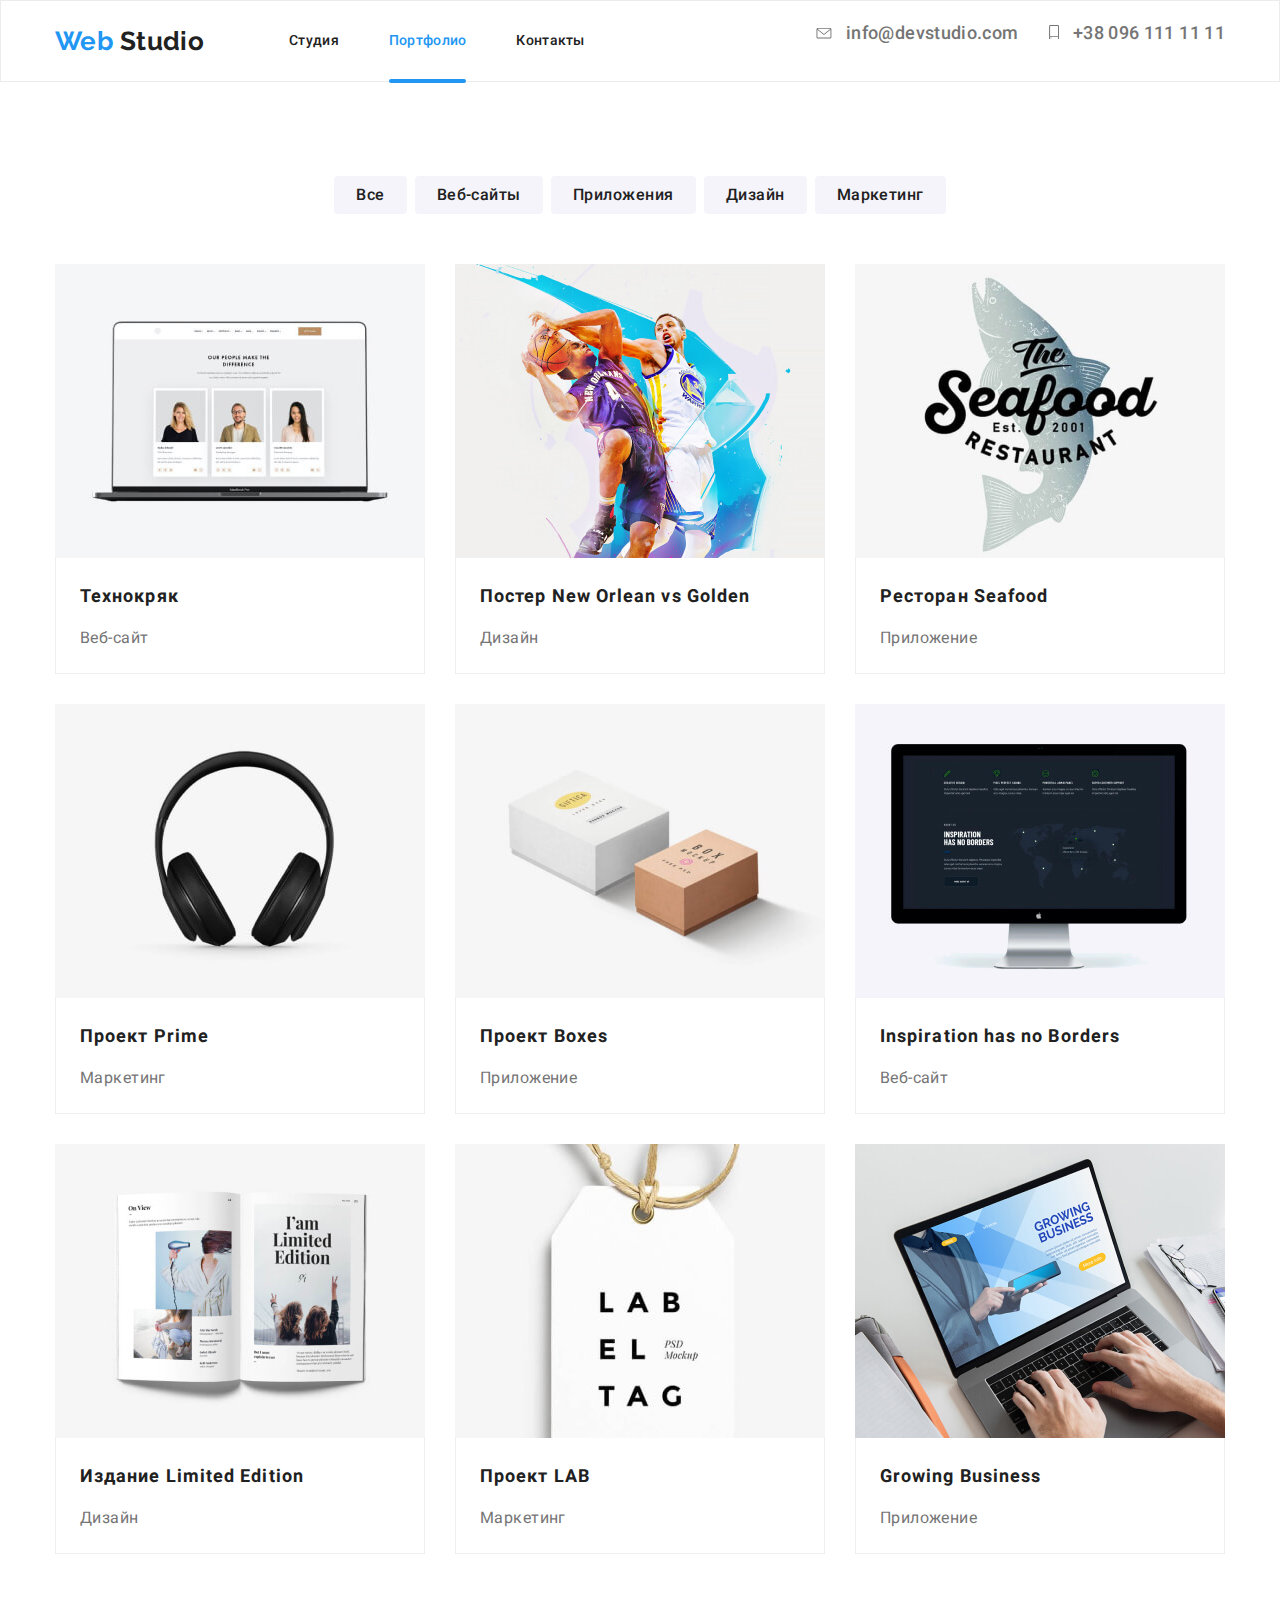
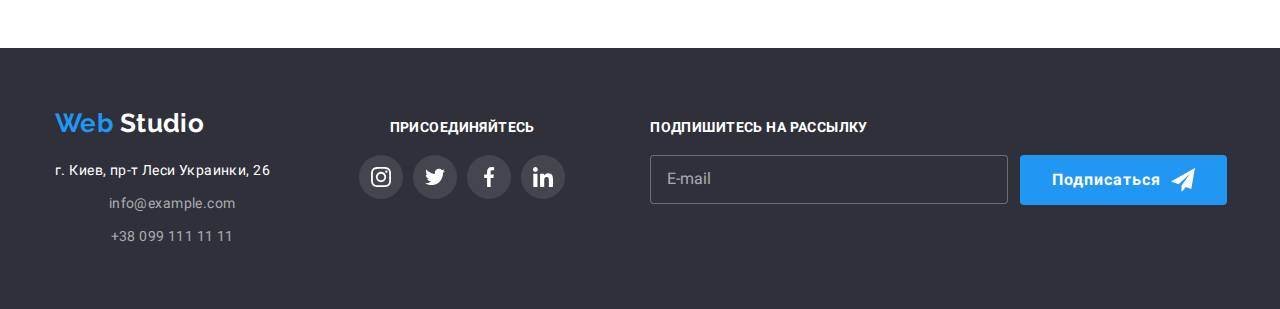
==== commit 07f39a48: "Fixed major issues" ====
--- a/portfolio.html
+++ b/portfolio.html
@@ -19,10 +19,12 @@
 
             <ul class="site-nav list">
               <li class="item">
-                <a href="" class="link site-nav-link animation">Студия</a>
+                <a href="./index.html" class="link animation">Студия</a>
               </li>
               <li class="item">
-                <a href="./portfolio.html" class="animation current link"
+                <a
+                  href="./portfolio.html"
+                  class="animation site-nav-link current link"
                   >Портфолио</a
                 >
               </li>
@@ -86,10 +88,14 @@
             <div class="menu-container" id="menu-container" data-menu>
               <ul class="site-nav list">
                 <li class="item">
-                  <a href="" class="link site-nav-link animation">Студия</a>
+                  <a href="./index.html" class="link animation">Студия</a>
                 </li>
                 <li class="item">
-                  <a href="./portfolio.html" class="animation">Портфолио</a>
+                  <a
+                    href="./portfolio.html"
+                    class="animation site-nav-link current"
+                    >Портфолио</a
+                  >
                 </li>
                 <li class="item"><a href="" class="animation">Контакты</a></li>
               </ul>
--- a/css/portfolio.min.css
+++ b/css/portfolio.min.css
@@ -1,2 +1,2 @@
-.button,.filtr-button{font-family:inherit;font-size:16px;text-align:center;border-radius:4px}*,::after,::before{-webkit-box-sizing:border-box;box-sizing:border-box}:root{-moz-tab-size:4;-o-tab-size:4;tab-size:4}html{line-height:1.15;-webkit-text-size-adjust:100%}body{margin:0}body{font-family:system-ui, -apple-system, "Segoe UI", Roboto, Helvetica, Arial, sans-serif, "Apple Color Emoji", "Segoe UI Emoji"}hr{height:0}abbr[title]{-webkit-text-decoration:underline dotted;text-decoration:underline dotted}b,strong{font-weight:bolder}code,kbd,pre,samp{font-family:SFMono-Regular, Consolas, "Liberation Mono", Menlo, monospace;font-size:1em}small{font-size:80%}sub,sup{font-size:75%;line-height:0;position:relative;vertical-align:baseline}sub{bottom:-0.25em}sup{top:-0.5em}button,input,optgroup,select,textarea{font-family:inherit;font-size:100%;line-height:1.15;margin:0}button,select{text-transform:none}[type="button"],[type="reset"],[type="submit"],button{-webkit-appearance:button}[type="button"]::-moz-focus-inner,[type="reset"]::-moz-focus-inner,[type="submit"]::-moz-focus-inner,button::-moz-focus-inner{border-style:none;padding:0}[type="button"]:-moz-focusring,[type="reset"]:-moz-focusring,[type="submit"]:-moz-focusring,button:-moz-focusring{outline:1px dotted ButtonText}fieldset{padding:0.35em 0.75em 0.625em}legend{padding:0}progress{vertical-align:baseline}[type="number"]::-webkit-inner-spin-button,[type="number"]::-webkit-outer-spin-button{height:auto}[type="search"]{-webkit-appearance:textfield;outline-offset:-2px}[type="search"]::-webkit-search-decoration{-webkit-appearance:none}::-webkit-file-upload-button{-webkit-appearance:button;font:inherit}summary{display:list-item}@font-face{font-family:"Raleway";src:url("./../fonts/Raleway-Bold.eot");src:local("☺"),url("./../fonts/Raleway-Bold.woff") format("woff"),url("./../fonts/Raleway-Bold.ttf") format("truetype"),url("./../fonts/Raleway-Bold.svg") format("svg");font-weight:700;font-style:normal}@font-face{font-family:"Roboto";src:url("./../fonts/Roboto-Regular.eot");src:local("☺"),url("./../fonts/Roboto-Regular.woff") format("woff"),url("./../fonts/Roboto-Regular.ttf") format("truetype"),url("./../fonts/Roboto-Regular.svg") format("svg");font-weight:400;font-style:normal}@font-face{font-family:"Roboto";src:url("./../fonts/Roboto-Medium.eot");src:local("☺"),url("./../fonts/Roboto-Medium.woff") format("woff"),url("./../fonts/Roboto-Medium.ttf") format("truetype"),url("./../fonts/Roboto-Medium.svg") format("svg");font-weight:500;font-style:normal}@font-face{font-family:"Roboto";src:url("./../fonts/Roboto-Bold.eot");src:local("☺"),url("./../fonts/Roboto-Bold.woff") format("woff"),url("./../fonts/Roboto-Bold.ttf") format("truetype"),url("./../fonts/Roboto-Bold.svg") format("svg");font-weight:700;font-style:normal}@font-face{font-family:"Roboto";src:url("./../fonts/Roboto-Black.eot");src:local("☺"),url("./../fonts/Roboto-Black.woff") format("woff"),url("./../fonts/Roboto-Black.ttf") format("truetype"),url("./../fonts/Roboto-Black.svg") format("svg");font-weight:900;font-style:normal}body{color:#757575;background-color:#fff;font-family:"Roboto";font-weight:400;letter-spacing:0.03em;font-size:14px;line-height:1.71}body.modal-open{overflow:hidden}.details{color:#fff}.list{list-style:none;padding:0;margin:0}header{border:1px solid #ececec}@media (max-width: 767px){header{border:none}}.animation{-webkit-transition-duration:250ms;transition-duration:250ms;-webkit-transition-timing-function:cubic-bezier(0.4, 0, 0.2, 1);transition-timing-function:cubic-bezier(0.4, 0, 0.2, 1)}.flexbox{display:-webkit-box;display:-ms-flexbox;display:flex}.section-title{font-size:36px;line-height:1.17;text-align:center;margin-bottom:50px}@media (min-width: 768px) and (max-width: 1199px){.section-title{font-size:28px;line-height:1.18;margin-bottom:30px}}@media (max-width: 767px){.section-title{font-size:28px;line-height:1.18;margin-bottom:30px}}img{display:block;max-width:100%;height:auto}b{font-weight:700;line-height:1.14;color:#fff;text-transform:uppercase}.container{margin-right:auto;margin-left:auto;padding-left:15px;padding-right:15px}@media (max-width: 767px){.container{width:480px}}@media (min-width: 768px) and (max-width: 1199px){.container{width:768px}}@media (min-width: 1200px){.container{width:1200px}}.logo{color:#212121;font-family:"Raleway";font-weight:700;font-size:24px;line-height:1.17;text-decoration:none}.logo:hover,.logo:focus{color:#2196f3}@media (min-width: 768px) and (max-width: 1199px){.logo{margin-right:88px}}.logo-accent{color:#2196f3}.footer-logo{color:#fff;font-family:"Raleway";font-weight:700;font-size:24px;line-height:1.17;text-decoration:none}.footer-logo:hover,.footer-logo:focus{color:#2196f3}@media (min-width: 1200px){.footer-logo,.logo{margin-right:85px;font-size:26px;line-height:1.19}}@media (min-width: 768px) and (max-width: 1199px){.phone-menu{display:none}}.menu-button{display:-webkit-inline-box;display:-ms-inline-flexbox;display:inline-flex;padding:10px;margin:0;border:none;background-color:transparent}.menu-button .icon-cross{display:none}.menu-button.is-open .icon-cross{display:block}.menu-button.is-open .icon-menu{display:none}.menu-button:hover,.menu-button:focus{fill:#2196f3}.menu-container{background-color:#fff;padding-top:60px;padding-bottom:60px;text-align:center;font-size:20px;-webkit-box-shadow:0px 4px 8px rgba(0,0,0,0.04),0px 2px 4px rgba(0,0,0,0.08),0px 1px 3px rgba(0,0,0,0.16);box-shadow:0px 4px 8px rgba(0,0,0,0.04),0px 2px 4px rgba(0,0,0,0.08),0px 1px 3px rgba(0,0,0,0.16)}@media (max-width: 767px){.menu-container{display:none;position:absolute;top:100%;left:0;width:100%;z-index:6}.menu-container.is-open{display:block}}.main-nav,.header{-webkit-box-align:center;-ms-flex-align:center;align-items:center;display:-webkit-box;display:-ms-flexbox;display:flex}.header{position:relative}@media (max-width: 767px){.header{-webkit-box-pack:justify;-ms-flex-pack:justify;justify-content:space-between;padding-top:16px;padding-bottom:16px}}@media (min-width: 768px) and (max-width: 1199px){.site-nav .item:not(:last-child){margin-right:50px}.site-nav a{display:block;padding-top:32px;padding-bottom:32px;font-size:14px;line-height:1.14}}@media (min-width: 1200px){.site-nav .item:not(:last-child){margin-right:50px}.site-nav a{display:block;padding-top:32px;padding-bottom:32px;font-size:14px;line-height:1.14}}.site-nav{display:-webkit-box;display:-ms-flexbox;display:flex}.site-nav .link.current{color:#2196f3}.site-nav a{color:#212121;font-weight:500;letter-spacing:0.02em;text-decoration:none}.site-nav a:hover,.site-nav a:focus{color:#2196f3}@media (max-width: 767px){.site-nav{display:none}.menu-container .site-nav{margin-right:auto;display:block}.site-nav a{font-size:18px;line-height:1.33}.site-nav .item{margin-bottom:40px}.site-nav .item:last-child{margin-bottom:60px}}.site-nav-link{position:relative}.site-nav-link::after{content:" ";position:absolute;left:0;bottom:-2px;display:block;width:100%;height:4px;background-color:#2196f3;border-radius:2px}@media (max-width: 767px){.site-nav-link::after{bottom:-8px}}@media (min-width: 1200px){.header-contact-link{display:-webkit-box;display:-ms-flexbox;display:flex}.header-contact .item+.item{margin-left:30px}.header-contact{display:-webkit-box;display:-ms-flexbox;display:flex;margin-left:auto}.header-contact a{line-height:1.14}}.header-contact{font-weight:500;font-style:normal}.header-contact a{color:#757575;text-decoration:none;letter-spacing:0.02em;-webkit-box-align:center;-ms-flex-align:center;align-items:center}.header-contact>.item a{-webkit-box-align:center;-ms-flex-align:center;align-items:center}.header-contact>.item img{margin-right:10px}@media (max-width: 767px){.header-contact{display:none;text-align:center}.menu-container .header-contact{display:inline-block}}.header-contact a{font-size:18px;line-height:1.17;display:block}.header-contact .item{margin-bottom:16px}.header-contact .item:last-child{margin-bottom:0}@media (min-width: 768px) and (max-width: 1199px){.header-contact{margin-left:auto}.header-contact a{display:block;font-size:12px;line-height:1.17}.header-contact .item{margin-bottom:10px}.header-contact .item:last-child{margin-bottom:0}}.header-contact-icon{margin-right:10px;fill:#757575}.header-contact-link:hover .header-contact-icon,.header-contact-link:focus .header-contact-icon{fill:#2196f3}.contact-img .header-contact .item a{color:#757575;text-decoration:none;letter-spacing:0.02em;line-height:1.14}.header-contact-link:hover,.header-contact-link:focus{color:#2196f3}.button{color:#212121;background-color:#fff;font-weight:700;line-height:1.87;letter-spacing:0.06em;display:-webkit-inline-box;display:-ms-inline-flexbox;display:inline-flex;-webkit-box-align:center;-ms-flex-align:center;align-items:center}.button:hover,.button:focus{color:#fff;background-color:#2196f3}.button.primary{background-color:#2196f3;color:#fff;text-decoration:none;padding:10px 32px;min-width:200px;border:none}.button.primary.submit{-webkit-box-shadow:0px 1px 3px rgba(0,0,0,0.12),0px 1px 1px rgba(0,0,0,0.14),0px 2px 1px rgba(0,0,0,0.2);box-shadow:0px 1px 3px rgba(0,0,0,0.12),0px 1px 1px rgba(0,0,0,0.14),0px 2px 1px rgba(0,0,0,0.2);padding:10px 50px;margin-left:auto;margin-right:auto}.button.primary .footer-button{padding-left:28px;padding-right:28px}.filtr-button{background-color:#f5f4fa;color:#212121;font-weight:500;line-height:1.62;letter-spacing:0.03em;padding:6px 22px;border:none}.filtr-button:hover,.filtr-button:focus{-webkit-box-shadow:0px 3px 1px rgba(0,0,0,0.1),0px 1px 2px rgba(0,0,0,0.08),0px 2px 2px rgba(0,0,0,0.12);box-shadow:0px 3px 1px rgba(0,0,0,0.1),0px 1px 2px rgba(0,0,0,0.08),0px 2px 2px rgba(0,0,0,0.12);color:#fff;background-color:#2196f3}.main-content{padding-top:60px;padding-bottom:60px}@media (min-width: 1200px){.main-content{padding-top:94px;padding-bottom:94px}}.works-list{display:-webkit-box;display:-ms-flexbox;display:flex;-webkit-box-pack:center;-ms-flex-pack:center;justify-content:center}@media (min-width: 1200px){.works-list{margin-bottom:50px}}@media (max-width: 767px){.works-list{-webkit-box-orient:horizontal;-webkit-box-direction:normal;-ms-flex-flow:row wrap;flex-flow:row wrap;margin-bottom:40px}}@media (min-width: 768px) and (max-width: 1199px){.works-list{margin-bottom:30px}}.works-item{margin-right:8px}.works-item:nth-child(5n){margin-right:0}@media (max-width: 767px){.works-item{margin-bottom:15px}}.gallery{display:-webkit-box;display:-ms-flexbox;display:flex;-ms-flex-wrap:wrap;flex-wrap:wrap}.gallery a{text-decoration:none;color:inherit}.gallery h3{font-weight:700;font-size:18px;line-height:2;letter-spacing:0.06em;color:#212121;margin:0}@media (max-width: 767px){.gallery h3{display:block}}.gallery .lead{text-align:left;font-size:16px;line-height:1.87;margin-top:9px;margin-bottom:0}.gallery .excerpt{font-size:18px;line-height:1.56}.gallery .gallery-list{margin-bottom:30px}@media (min-width: 1200px){.gallery .gallery-list{width:calc((100% - 60px) / 3);margin-right:30px}.gallery .gallery-list:nth-child(3n){margin-right:0}.gallery .gallery-list:nth-last-child(-n+3){margin-bottom:0}}.gallery .gallery-list:hover,.gallery .gallery-list:focus{-webkit-box-shadow:0px 1px 1px rgba(0,0,0,0.12),0px 4px 4px rgba(0,0,0,0.06),1px 4px 6px rgba(0,0,0,0.16);box-shadow:0px 1px 1px rgba(0,0,0,0.12),0px 4px 4px rgba(0,0,0,0.06),1px 4px 6px rgba(0,0,0,0.16)}@media (max-width: 767px){.gallery .gallery-list:nth-child(9n){margin-bottom:0}}@media (min-width: 768px) and (max-width: 1199px){.gallery .gallery-list{width:calc((100% - 30px) / 2);margin-left:30px}.gallery .gallery-list:nth-child(odd){margin-left:0}.gallery .gallery-list:nth-last-child(1){margin-bottom:0}}@media (max-width: 767px){.gallery-list{width:100%}}.gallery-relative{position:relative;overflow:hidden}.hover-text{position:absolute;display:-webkit-box;display:-ms-flexbox;display:flex;top:0;left:0;padding:63px 24px;background-color:rgba(33,150,243,0.9);width:100%;height:100%;-webkit-transform:translateY(100%);transform:translateY(100%);-webkit-transition-property:-webkit-transform;transition-property:-webkit-transform;transition-property:transform;transition-property:transform, -webkit-transform}.gallery-relative:hover .hover-text,.gallery-relative:focus .hover-text{-webkit-transform:translateY(0);transform:translateY(0)}.hover-text p{text-align:left;margin:0}.gallery-title{border:1px solid;border-top:none;border-color:#eee;-webkit-box-sizing:border-box;box-sizing:border-box;padding-top:20px;padding-bottom:20px;padding-right:24px;padding-left:24px}.gallery.list.work-exemple img{width:100%}.social-list{display:-webkit-box;display:-ms-flexbox;display:flex;-webkit-box-align:center;-ms-flex-align:center;align-items:center;-webkit-box-pack:center;-ms-flex-pack:center;justify-content:center}@media (min-width: 768px) and (max-width: 1199px){.social-list{margin-top:16px;margin-bottom:24px}}.social-item{margin-right:10px}.social-item:not(:last-child){margin-right:10px}@media (min-width: 1200px){.social-item{width:calc((100% - 94px) / 4);margin-bottom:24px}.social-item:first-of-type{margin-left:32px}.social-item:nth-child(4n){margin-right:32px}a{display:block;padding:12px}}.social-icons-link{display:-webkit-inline-box;display:-ms-inline-flexbox;display:inline-flex;-webkit-box-align:center;-ms-flex-align:center;align-items:center;-webkit-box-pack:center;-ms-flex-pack:center;justify-content:center;align-items:center;justify-content:center;border-radius:50%;height:44px;width:44px;background-color:#fff}.social-icons-link:hover,.social-icons-link:focus{background-color:#2196f3}.social-icon{fill:#afb1b8}.social-icons-link:hover .social-icon,.social-icons-link:focus .social-icon{fill:#fff}@media (min-width: 1200px){.footer-social-item{width:calc((100% - 30px) / 4);margin-top:20px}.footer-social-item:nth-child(4n){margin-right:0}}.footer-social-item{display:-webkit-inline-box;display:-ms-inline-flexbox;display:inline-flex;height:44px;width:44px;margin-right:10px;border-radius:50%;background-size:20px;background-position:center;background-repeat:no-repeat;background-color:rgba(255,255,255,0.1)}.footer-social-item:hover,.footer-social-item:focus{background-color:#2196f3}.footer-social-item a{padding:12px;display:block}.footer-social-icon{fill:#fff}.sent-icon{margin-left:10px}.footer-social-list{display:-webkit-box;display:-ms-flexbox;display:flex;-webkit-box-pack:center;-ms-flex-pack:center;justify-content:center}@media (max-width: 767px){.footer-social-list{margin-top:20px;margin-bottom:60px}}.footer-contact .adress{font-weight:400;color:#fff;font-style:normal;margin-top:20px;margin-left:0;text-align:start}.footer-contact a{text-decoration:none;font-style:normal;color:rgba(255,255,255,0.6)}.footer-contact a:hover,.footer-contact a:focus{color:#2196f3}.adress{margin-bottom:8px}@media (min-width: 1200px){.adress{margin-bottom:9px}}@media (max-width: 767px){.footer-contact{text-align:center;margin-bottom:8px}.footer-contact:last-child{margin-bottom:60px}}@media (min-width: 1200px){.footer-contact{margin-bottom:9px}.footer-contact:last-child{margin-bottom:0}}@media (max-width: 767px){.footer-contact .adress{text-align:center}}footer{background-color:#2f303a;padding-top:60px;padding-bottom:60px}@media (max-width: 767px){.footer{display:block;text-align:center}}@media (min-width: 768px) and (max-width: 1199px){.footer{padding-left:76px;padding-right:76px;text-align:center}}@media (min-width: 1200px){.footer{display:-webkit-box;display:-ms-flexbox;display:flex;-webkit-box-align:baseline;-ms-flex-align:baseline;align-items:baseline}}.clients-list .second-block{margin-left:70px;margin-top:12px;margin-right:70px}.clients-list .second-block b{display:block}@media (max-width: 767px){.second-block b{text-align:center}}@media (min-width: 768px) and (max-width: 1199px){.second-block b{display:block;margin-bottom:20px}}@media (min-width: 1200px){.third-block{width:calc(50% - 15px);margin-left:15px;margin-top:12px;-webkit-box-pack:justify;-ms-flex-pack:justify;justify-content:space-between}.third-block b{display:block;margin-bottom:20px}}@media (max-width: 767px){.third-block{display:inline-block;margin:0;width:100%}}@media (min-width: 768px) and (max-width: 1199px){.third-block{display:inline-block;margin:0;width:100%}.third-block b{display:block;margin-bottom:20px;margin-top:60px}}.footer-form{display:block}@media (min-width: 1200px){.footer-form{display:-webkit-box;display:-ms-flexbox;display:flex}}.footer-input{border:0.5px solid rgba(255,255,255,0.3);border-radius:4px;background-color:#2f303a;padding:15px 16px;color:#fff}.footer-input:focus{border:1px solid #2196f3;outline:#2196f3}.footer-input::-webkit-input-placeholder{font-size:16px;line-height:1.25;color:rgba(255,255,255,0.6)}.footer-input:-ms-input-placeholder{font-size:16px;line-height:1.25;color:rgba(255,255,255,0.6)}.footer-input::-ms-input-placeholder{font-size:16px;line-height:1.25;color:rgba(255,255,255,0.6)}.footer-input::placeholder{font-size:16px;line-height:1.25;color:rgba(255,255,255,0.6)}@media (min-width: 1200px){.footer-input{margin-right:12px;width:358px}}@media (min-width: 768px) and (max-width: 1199px){.footer-input{width:100%;max-width:450px;margin-bottom:20px}}@media (max-width: 767px){.footer-input{width:100%;max-width:450px;margin-bottom:20px;margin-top:20px}}@media (min-width: 768px) and (max-width: 1199px){.footer-tablet-align{display:-webkit-box;display:-ms-flexbox;display:flex;-webkit-box-pack:justify;-ms-flex-pack:justify;justify-content:space-between;text-align:center}}@media (min-width: 768px) and (max-width: 1199px){.first-block{-webkit-box-pack:start;-ms-flex-pack:start;justify-content:flex-start}}@media (min-width: 768px) and (max-width: 1199px){.second-block{-webkit-box-pack:end;-ms-flex-pack:end;justify-content:flex-end}}
+.button,.filtr-button{font-family:inherit;font-size:16px;text-align:center;border-radius:4px}*,::after,::before{-webkit-box-sizing:border-box;box-sizing:border-box}:root{-moz-tab-size:4;-o-tab-size:4;tab-size:4}html{line-height:1.15;-webkit-text-size-adjust:100%}body{margin:0}body{font-family:system-ui, -apple-system, "Segoe UI", Roboto, Helvetica, Arial, sans-serif, "Apple Color Emoji", "Segoe UI Emoji"}hr{height:0}abbr[title]{-webkit-text-decoration:underline dotted;text-decoration:underline dotted}b,strong{font-weight:bolder}code,kbd,pre,samp{font-family:SFMono-Regular, Consolas, "Liberation Mono", Menlo, monospace;font-size:1em}small{font-size:80%}sub,sup{font-size:75%;line-height:0;position:relative;vertical-align:baseline}sub{bottom:-0.25em}sup{top:-0.5em}button,input,optgroup,select,textarea{font-family:inherit;font-size:100%;line-height:1.15;margin:0}button,select{text-transform:none}[type="button"],[type="reset"],[type="submit"],button{-webkit-appearance:button}[type="button"]::-moz-focus-inner,[type="reset"]::-moz-focus-inner,[type="submit"]::-moz-focus-inner,button::-moz-focus-inner{border-style:none;padding:0}[type="button"]:-moz-focusring,[type="reset"]:-moz-focusring,[type="submit"]:-moz-focusring,button:-moz-focusring{outline:1px dotted ButtonText}fieldset{padding:0.35em 0.75em 0.625em}legend{padding:0}progress{vertical-align:baseline}[type="number"]::-webkit-inner-spin-button,[type="number"]::-webkit-outer-spin-button{height:auto}[type="search"]{-webkit-appearance:textfield;outline-offset:-2px}[type="search"]::-webkit-search-decoration{-webkit-appearance:none}::-webkit-file-upload-button{-webkit-appearance:button;font:inherit}summary{display:list-item}@font-face{font-family:"Raleway";src:url("./../fonts/Raleway-Bold.eot");src:local("☺"),url("./../fonts/Raleway-Bold.woff") format("woff"),url("./../fonts/Raleway-Bold.ttf") format("truetype"),url("./../fonts/Raleway-Bold.svg") format("svg");font-weight:700;font-style:normal}@font-face{font-family:"Roboto";src:url("./../fonts/Roboto-Regular.eot");src:local("☺"),url("./../fonts/Roboto-Regular.woff") format("woff"),url("./../fonts/Roboto-Regular.ttf") format("truetype"),url("./../fonts/Roboto-Regular.svg") format("svg");font-weight:400;font-style:normal}@font-face{font-family:"Roboto";src:url("./../fonts/Roboto-Medium.eot");src:local("☺"),url("./../fonts/Roboto-Medium.woff") format("woff"),url("./../fonts/Roboto-Medium.ttf") format("truetype"),url("./../fonts/Roboto-Medium.svg") format("svg");font-weight:500;font-style:normal}@font-face{font-family:"Roboto";src:url("./../fonts/Roboto-Bold.eot");src:local("☺"),url("./../fonts/Roboto-Bold.woff") format("woff"),url("./../fonts/Roboto-Bold.ttf") format("truetype"),url("./../fonts/Roboto-Bold.svg") format("svg");font-weight:700;font-style:normal}@font-face{font-family:"Roboto";src:url("./../fonts/Roboto-Black.eot");src:local("☺"),url("./../fonts/Roboto-Black.woff") format("woff"),url("./../fonts/Roboto-Black.ttf") format("truetype"),url("./../fonts/Roboto-Black.svg") format("svg");font-weight:900;font-style:normal}html,body{width:100%;height:100%}body{color:#757575;background-color:#fff;font-family:"Roboto";font-weight:400;letter-spacing:0.03em;font-size:14px;line-height:1.71}body.modal-open{overflow:hidden}.details{color:#fff}.list{list-style:none;padding:0;margin:0}header{border:1px solid #ececec}@media (max-width: 767px){header{border:none}}.animation{-webkit-transition-duration:250ms;transition-duration:250ms;-webkit-transition-timing-function:cubic-bezier(0.4, 0, 0.2, 1);transition-timing-function:cubic-bezier(0.4, 0, 0.2, 1)}.flexbox{display:-webkit-box;display:-ms-flexbox;display:flex}.section-title{font-size:36px;line-height:1.17;text-align:center;margin-bottom:50px}@media (min-width: 768px) and (max-width: 1199px){.section-title{font-size:28px;line-height:1.18;margin-bottom:30px}}@media (max-width: 767px){.section-title{font-size:28px;line-height:1.18;margin-bottom:30px}}img{display:block;max-width:100%;height:auto}b{font-weight:700;line-height:1.14;color:#fff;text-transform:uppercase}.container{margin-right:auto;margin-left:auto;padding-left:15px;padding-right:15px}@media (max-width: 767px){.container{width:480px}}@media (min-width: 768px) and (max-width: 1199px){.container{width:768px}}@media (min-width: 1200px){.container{width:1200px}}@media (max-width: 767px){header,main,footer{min-width:480px}}.logo{color:#212121;font-family:"Raleway";font-weight:700;font-size:24px;line-height:1.17;text-decoration:none}.logo:hover,.logo:focus{color:#2196f3}@media (min-width: 768px) and (max-width: 1199px){.logo{margin-right:88px}}.logo-accent{color:#2196f3}.footer-logo{color:#fff;font-family:"Raleway";font-weight:700;font-size:24px;line-height:1.17;text-decoration:none}.footer-logo:hover,.footer-logo:focus{color:#2196f3}@media (min-width: 1200px){.footer-logo,.logo{margin-right:85px;font-size:26px;line-height:1.19}}@media (min-width: 768px) and (max-width: 1199px){.phone-menu{display:none}}@media (min-width: 1200px){.phone-menu{display:none}}.menu-button{display:-webkit-inline-box;display:-ms-inline-flexbox;display:inline-flex;padding:10px;margin:0;border:none;background-color:transparent}.menu-button .icon-cross{display:none}.menu-button.is-open .icon-cross{display:block}.menu-button.is-open .icon-menu{display:none}.menu-button:hover,.menu-button:focus{fill:#2196f3}.menu-container{background-color:#fff;padding-top:60px;padding-bottom:60px;text-align:center;font-size:20px;-webkit-box-shadow:0px 4px 8px rgba(0,0,0,0.04),0px 2px 4px rgba(0,0,0,0.08),0px 1px 3px rgba(0,0,0,0.16);box-shadow:0px 4px 8px rgba(0,0,0,0.04),0px 2px 4px rgba(0,0,0,0.08),0px 1px 3px rgba(0,0,0,0.16)}@media (max-width: 767px){.menu-container{display:none;position:absolute;top:100%;left:0;width:100%;z-index:6}.menu-container.is-open{display:block}}.main-nav,.header{-webkit-box-align:center;-ms-flex-align:center;align-items:center;display:-webkit-box;display:-ms-flexbox;display:flex}.header{position:relative}@media (max-width: 767px){.header{-webkit-box-pack:justify;-ms-flex-pack:justify;justify-content:space-between;padding-top:16px;padding-bottom:16px}}@media (min-width: 768px) and (max-width: 1199px){.site-nav .item:not(:last-child){margin-right:50px}.site-nav a{display:block;padding-top:32px;padding-bottom:32px;font-size:14px;line-height:1.14}}@media (min-width: 1200px){.site-nav .item:not(:last-child){margin-right:50px}.site-nav a{display:block;padding-top:32px;padding-bottom:32px;font-size:14px;line-height:1.14}}.site-nav{display:-webkit-box;display:-ms-flexbox;display:flex}.site-nav .link.current{color:#2196f3}.site-nav a{color:#212121;font-weight:500;letter-spacing:0.02em;text-decoration:none}.site-nav a:hover,.site-nav a:focus{color:#2196f3}@media (max-width: 767px){.site-nav{display:none}.menu-container .site-nav{margin-right:auto;display:block}.site-nav a{font-size:18px;line-height:1.33}.site-nav .item{margin-bottom:40px}.site-nav .item:last-child{margin-bottom:60px}}.site-nav-link{position:relative}.site-nav-link::after{content:" ";position:absolute;left:0;bottom:-2px;display:block;width:100%;height:4px;background-color:#2196f3;border-radius:2px}@media (max-width: 767px){.site-nav-link::after{bottom:-8px}}@media (min-width: 1200px){.header-contact-link{display:-webkit-box;display:-ms-flexbox;display:flex}.header-contact .item+.item{margin-left:30px}.header-contact{display:-webkit-box;display:-ms-flexbox;display:flex;margin-left:auto}.header-contact a{line-height:1.14}}.header-contact{font-weight:500;font-style:normal}.header-contact a{color:#757575;text-decoration:none;letter-spacing:0.02em;-webkit-box-align:center;-ms-flex-align:center;align-items:center}.header-contact>.item a{-webkit-box-align:center;-ms-flex-align:center;align-items:center}.header-contact>.item img{margin-right:10px}@media (max-width: 767px){.header-contact{display:none;text-align:center}.menu-container .header-contact{display:inline-block}}.header-contact a{font-size:18px;line-height:1.17;display:block}.header-contact .item{margin-bottom:16px}.header-contact .item:last-child{margin-bottom:0}@media (min-width: 768px) and (max-width: 1199px){.header-contact{margin-left:auto}.header-contact a{display:block;font-size:12px;line-height:1.17}.header-contact .item{margin-bottom:10px}.header-contact .item:last-child{margin-bottom:0}}.header-contact-icon{margin-right:10px;fill:#757575}.header-contact-link:hover .header-contact-icon,.header-contact-link:focus .header-contact-icon{fill:#2196f3}.contact-img .header-contact .item a{color:#757575;text-decoration:none;letter-spacing:0.02em;line-height:1.14}.header-contact-link:hover,.header-contact-link:focus{color:#2196f3}.button{color:#212121;background-color:#fff;font-weight:700;line-height:1.87;letter-spacing:0.06em;display:-webkit-inline-box;display:-ms-inline-flexbox;display:inline-flex;-webkit-box-align:center;-ms-flex-align:center;align-items:center}.button:hover,.button:focus{color:#fff;background-color:#2196f3}.button.primary{background-color:#2196f3;color:#fff;text-decoration:none;padding:10px 32px;min-width:200px;border:none}.button.primary.submit{-webkit-box-shadow:0px 1px 3px rgba(0,0,0,0.12),0px 1px 1px rgba(0,0,0,0.14),0px 2px 1px rgba(0,0,0,0.2);box-shadow:0px 1px 3px rgba(0,0,0,0.12),0px 1px 1px rgba(0,0,0,0.14),0px 2px 1px rgba(0,0,0,0.2);padding:10px 50px;margin-left:auto;margin-right:auto}.button.primary .footer-button{padding-left:28px;padding-right:28px}.filtr-button{background-color:#f5f4fa;color:#212121;font-weight:500;line-height:1.62;letter-spacing:0.03em;padding:6px 22px;border:none}.filtr-button:hover,.filtr-button:focus{-webkit-box-shadow:0px 3px 1px rgba(0,0,0,0.1),0px 1px 2px rgba(0,0,0,0.08),0px 2px 2px rgba(0,0,0,0.12);box-shadow:0px 3px 1px rgba(0,0,0,0.1),0px 1px 2px rgba(0,0,0,0.08),0px 2px 2px rgba(0,0,0,0.12);color:#fff;background-color:#2196f3}.main-content{padding-top:60px;padding-bottom:60px}@media (min-width: 1200px){.main-content{padding-top:94px;padding-bottom:94px}}.works-list{display:-webkit-box;display:-ms-flexbox;display:flex;-webkit-box-pack:center;-ms-flex-pack:center;justify-content:center}@media (min-width: 1200px){.works-list{margin-bottom:50px}}@media (max-width: 767px){.works-list{-webkit-box-orient:horizontal;-webkit-box-direction:normal;-ms-flex-flow:row wrap;flex-flow:row wrap;margin-bottom:40px}}@media (min-width: 768px) and (max-width: 1199px){.works-list{margin-bottom:30px}}.works-item{margin-right:8px}.works-item:nth-child(5n){margin-right:0}@media (max-width: 767px){.works-item{margin-bottom:15px}}.gallery{display:-webkit-box;display:-ms-flexbox;display:flex;-ms-flex-wrap:wrap;flex-wrap:wrap}.gallery a{text-decoration:none;color:inherit}.gallery h3{font-weight:700;font-size:18px;line-height:2;letter-spacing:0.06em;color:#212121;margin:0}@media (max-width: 767px){.gallery h3{display:block}}.gallery .lead{text-align:left;font-size:16px;line-height:1.87;margin-top:9px;margin-bottom:0}.gallery .excerpt{font-size:18px;line-height:1.56}.gallery .gallery-list{margin-bottom:30px}@media (min-width: 1200px){.gallery .gallery-list{width:calc((100% - 60px) / 3);margin-right:30px}.gallery .gallery-list:nth-child(3n){margin-right:0}.gallery .gallery-list:nth-last-child(-n+3){margin-bottom:0}}.gallery .gallery-list:hover,.gallery .gallery-list:focus{-webkit-box-shadow:0px 1px 1px rgba(0,0,0,0.12),0px 4px 4px rgba(0,0,0,0.06),1px 4px 6px rgba(0,0,0,0.16);box-shadow:0px 1px 1px rgba(0,0,0,0.12),0px 4px 4px rgba(0,0,0,0.06),1px 4px 6px rgba(0,0,0,0.16)}@media (max-width: 767px){.gallery .gallery-list:nth-child(9n){margin-bottom:0}}@media (min-width: 768px) and (max-width: 1199px){.gallery .gallery-list{width:calc((100% - 30px) / 2);margin-left:30px}.gallery .gallery-list:nth-child(odd){margin-left:0}.gallery .gallery-list:nth-last-child(1){margin-bottom:0}}@media (max-width: 767px){.gallery-list{width:100%}}.gallery-relative{position:relative;overflow:hidden}.hover-text{position:absolute;display:-webkit-box;display:-ms-flexbox;display:flex;top:0;left:0;padding:63px 24px;background-color:rgba(33,150,243,0.9);width:100%;height:100%;-webkit-transform:translateY(100%);transform:translateY(100%);-webkit-transition-property:-webkit-transform;transition-property:-webkit-transform;transition-property:transform;transition-property:transform, -webkit-transform}.gallery-relative:hover .hover-text,.gallery-relative:focus .hover-text{-webkit-transform:translateY(0);transform:translateY(0)}.hover-text p{text-align:left;margin:0}.gallery-title{border:1px solid;border-top:none;border-color:#eee;-webkit-box-sizing:border-box;box-sizing:border-box;padding-top:20px;padding-bottom:20px;padding-right:24px;padding-left:24px}.gallery.list.work-exemple img{width:100%}.social-list{display:-webkit-box;display:-ms-flexbox;display:flex;-webkit-box-align:center;-ms-flex-align:center;align-items:center;-webkit-box-pack:center;-ms-flex-pack:center;justify-content:center}@media (min-width: 768px) and (max-width: 1199px){.social-list{margin-top:16px;margin-bottom:24px}}.social-item{margin-right:10px}.social-item:not(:last-child){margin-right:10px}@media (min-width: 1200px){.social-item{width:calc((100% - 94px) / 4);margin-bottom:24px}.social-item:first-of-type{margin-left:32px}.social-item:nth-child(4n){margin-right:32px}}.social-icons-link{display:-webkit-inline-box;display:-ms-inline-flexbox;display:inline-flex;-webkit-box-align:center;-ms-flex-align:center;align-items:center;-webkit-box-pack:center;-ms-flex-pack:center;justify-content:center;align-items:center;justify-content:center;border-radius:50%;height:44px;width:44px;background-color:#fff}.social-icons-link:hover,.social-icons-link:focus{background-color:#2196f3}.social-icon{fill:#afb1b8}.social-icons-link:hover .social-icon,.social-icons-link:focus .social-icon{fill:#fff}@media (min-width: 1200px){.footer-social-item{width:calc((100% - 30px) / 4);margin-top:20px;margin-right:10px}.footer-social-item:nth-child(4n){margin-right:0}}.footer-social-item{display:-webkit-inline-box;display:-ms-inline-flexbox;display:inline-flex;height:44px;width:44px;margin-right:10px;border-radius:50%;background-size:20px;background-position:center;background-repeat:no-repeat;background-color:rgba(255,255,255,0.1)}.footer-social-item:hover,.footer-social-item:focus{background-color:#2196f3}.footer-social-item a{padding:12px;display:block}.footer-social-icon{fill:#fff}.sent-icon{margin-left:10px}.footer-social-list{display:-webkit-box;display:-ms-flexbox;display:flex;-webkit-box-pack:start;-ms-flex-pack:start;justify-content:flex-start}@media (max-width: 767px){.footer-social-list{-webkit-box-pack:center;-ms-flex-pack:center;justify-content:center;margin-top:20px;margin-bottom:60px}}.footer-contact .adress{font-weight:400;color:#fff;font-style:normal;margin-top:20px;margin-left:0;text-align:start}.footer-contact a{text-decoration:none;font-style:normal;color:rgba(255,255,255,0.6)}.footer-contact a:hover,.footer-contact a:focus{color:#2196f3}.adress{margin-bottom:8px}@media (min-width: 1200px){.adress{margin-bottom:9px}}@media (max-width: 767px){.footer-contact{text-align:center;margin-bottom:8px}.footer-contact:last-child{margin-bottom:60px}}@media (min-width: 1200px){.footer-contact{margin-bottom:9px}.footer-contact:last-child{margin-bottom:0}}@media (max-width: 767px){.footer-contact .adress{text-align:center}}footer{background-color:#2f303a;padding-top:60px;padding-bottom:60px}@media (min-width: 1200px){footer{-webkit-box-align:baseline;-ms-flex-align:baseline;align-items:baseline}}@media (max-width: 767px){.footer{display:block;text-align:center}}@media (min-width: 768px) and (max-width: 1199px){.footer{padding-left:76px;padding-right:76px;text-align:center}}@media (min-width: 1200px){.footer{display:-webkit-box;display:-ms-flexbox;display:flex;-webkit-box-align:baseline;-ms-flex-align:baseline;align-items:baseline}}.clients-list .second-block{margin-left:70px;margin-top:12px;margin-right:70px}.clients-list .second-block b{display:block}@media (max-width: 767px){.second-block b{text-align:center}}@media (min-width: 768px) and (max-width: 1199px){.second-block b{display:block;margin-bottom:20px}}@media (min-width: 1200px){.second-block b{display:block}}@media (min-width: 1200px){.third-block{width:calc(50% - 15px);margin-left:15px;margin-top:12px;-webkit-box-pack:justify;-ms-flex-pack:justify;justify-content:space-between}.third-block b{display:block;margin-bottom:20px}}@media (max-width: 767px){.third-block{display:inline-block;margin:0;width:100%}}@media (min-width: 768px) and (max-width: 1199px){.third-block{display:inline-block;margin:0;width:100%}.third-block b{display:block;margin-bottom:20px;margin-top:60px}}.footer-form{display:block}@media (min-width: 1200px){.footer-form{display:-webkit-box;display:-ms-flexbox;display:flex}}.footer-input{border:0.5px solid rgba(255,255,255,0.3);border-radius:4px;background-color:#2f303a;padding:15px 16px;color:#fff}.footer-input:focus{border:1px solid #2196f3;outline:#2196f3}.footer-input::-webkit-input-placeholder{font-size:16px;line-height:1.25;color:rgba(255,255,255,0.6)}.footer-input:-ms-input-placeholder{font-size:16px;line-height:1.25;color:rgba(255,255,255,0.6)}.footer-input::-ms-input-placeholder{font-size:16px;line-height:1.25;color:rgba(255,255,255,0.6)}.footer-input::placeholder{font-size:16px;line-height:1.25;color:rgba(255,255,255,0.6)}@media (min-width: 1200px){.footer-input{margin-right:12px;width:358px}}@media (min-width: 768px) and (max-width: 1199px){.footer-input{width:100%;max-width:450px;margin-bottom:20px}}@media (max-width: 767px){.footer-input{width:100%;max-width:450px;margin-bottom:20px;margin-top:20px}}.footer-tablet-align{display:-webkit-box;display:-ms-flexbox;display:flex;text-align:center}@media (max-width: 767px){.footer-tablet-align{display:block}}@media (min-width: 768px) and (max-width: 1199px){.footer-tablet-align{-webkit-box-pack:justify;-ms-flex-pack:justify;justify-content:space-between;text-align:center}}@media (min-width: 768px) and (max-width: 1199px){.first-block{-webkit-box-pack:start;-ms-flex-pack:start;justify-content:flex-start}}@media (min-width: 768px) and (max-width: 1199px){.second-block{-webkit-box-pack:end;-ms-flex-pack:end;justify-content:flex-end}}@media (min-width: 1200px){.second-block{margin-left:70px;margin-top:12px;margin-right:70px}}
 /*# sourceMappingURL=portfolio.min.css.map */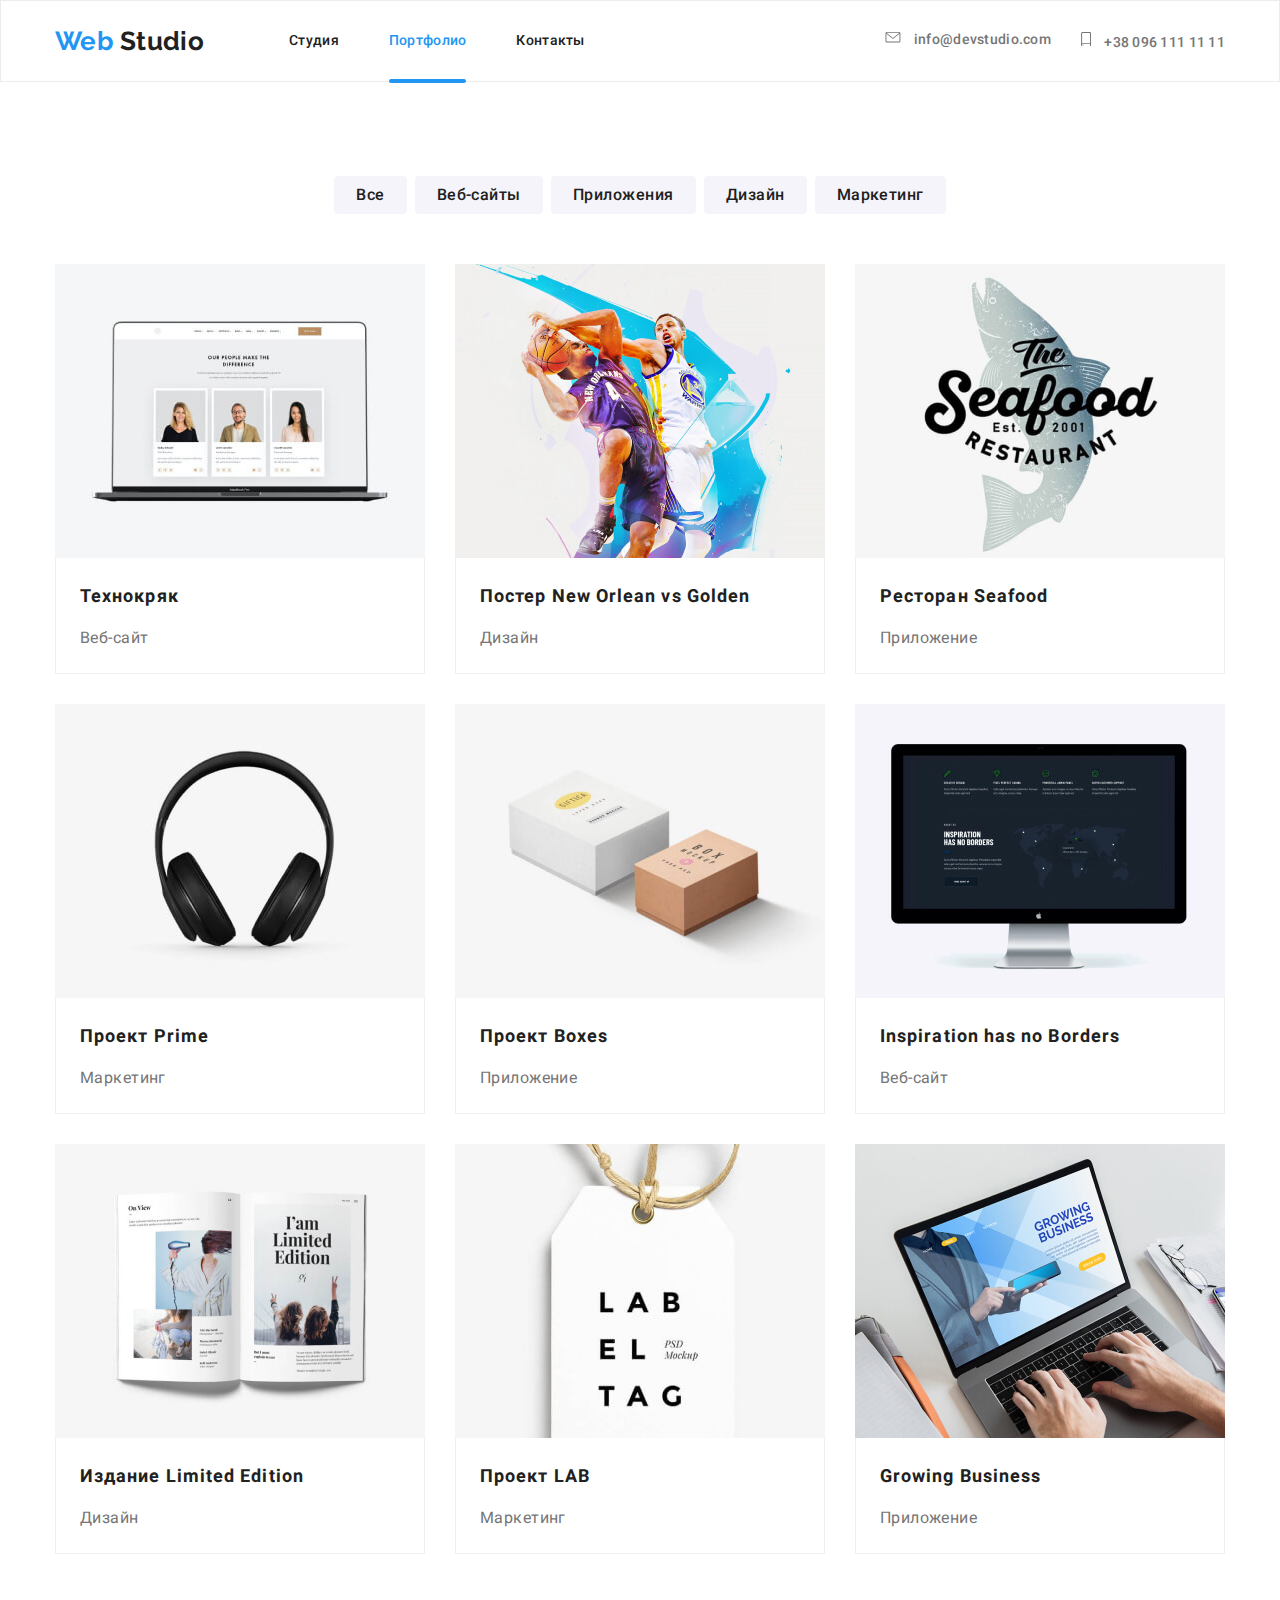
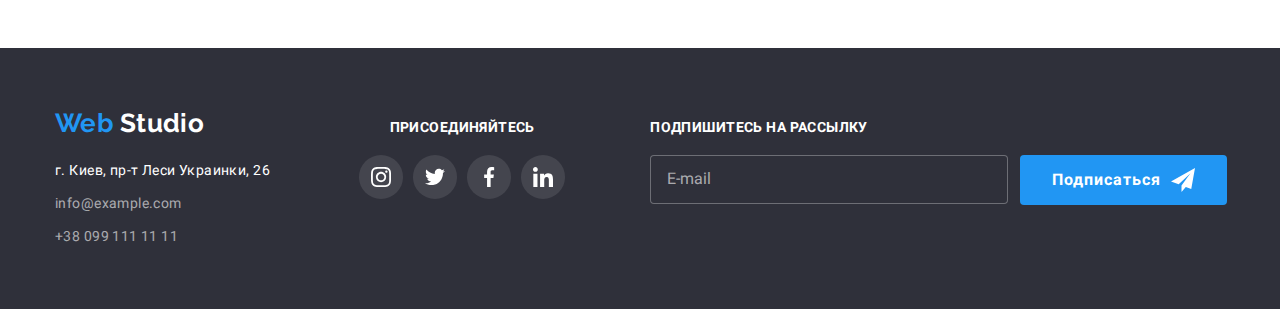
==== commit 5c175741: "Add padding for cover on Portfolio page" ====
--- a/portfolio.html
+++ b/portfolio.html
@@ -28,7 +28,7 @@
                   >Портфолио</a
                 >
               </li>
-              <li class="item"><a href="" class="animation">Контакты</a></li>
+              <li class="item"><a href="#none" class="animation">Контакты</a></li>
             </ul>
           </nav>
           <ul class="list header-contact">
@@ -97,7 +97,7 @@
                     >Портфолио</a
                   >
                 </li>
-                <li class="item"><a href="" class="animation">Контакты</a></li>
+                <li class="item"><a href="#none" class="animation">Контакты</a></li>
               </ul>
 
               <ul class="list header-contact">
@@ -172,7 +172,7 @@
           <h2 hidden>Примеры работ</h2>
           <ul class="gallery list work-exemple">
             <li class="gallery-list animation">
-              <a href="" class="gallery-link">
+              <a href="#none" class="gallery-link">
                 <div class="gallery-relative">
                   <picture>
                     <source
@@ -220,7 +220,7 @@
             </li>
 
             <li class="gallery-list animation">
-              <a href="" class="gallery-link">
+              <a href="#none" class="gallery-link">
                 <div class="gallery-relative">
                   <picture>
                     <source
@@ -265,7 +265,7 @@
               </a>
             </li>
             <li class="gallery-list animation">
-              <a href="" class="gallery-link">
+              <a href="#none" class="gallery-link">
                 <div class="gallery-relative">
                   <picture>
                     <source
@@ -311,7 +311,7 @@
               </a>
             </li>
             <li class="gallery-list animation">
-              <a href="" class="gallery-link">
+              <a href="#none" class="gallery-link">
                 <div class="gallery-relative">
                   <picture>
                     <source
@@ -357,7 +357,7 @@
               </a>
             </li>
             <li class="gallery-list animation">
-              <a href="" class="gallery-link">
+              <a href="#none" class="gallery-link">
                 <div class="gallery-relative">
                   <picture>
                     <source
@@ -403,7 +403,7 @@
               </a>
             </li>
             <li class="gallery-list animation">
-              <a href="" class="gallery-link">
+              <a href="#none" class="gallery-link">
                 <div class="gallery-relative">
                   <picture>
                     <source
@@ -449,7 +449,7 @@
               </a>
             </li>
             <li class="gallery-list animation">
-              <a href="" class="gallery-link">
+              <a href="#none" class="gallery-link">
                 <div class="gallery-relative">
                   <picture>
                     <source
@@ -495,7 +495,7 @@
               </a>
             </li>
             <li class="gallery-list animation">
-              <a href="" class="gallery-link">
+              <a href="#none" class="gallery-link">
                 <div class="gallery-relative">
                   <picture>
                     <source
@@ -541,7 +541,7 @@
               </a>
             </li>
             <li class="gallery-list animation">
-              <a href="" class="gallery-link">
+              <a href="#none" class="gallery-link">
                 <div class="gallery-relative">
                   <picture>
                     <source
--- a/css/portfolio.min.css
+++ b/css/portfolio.min.css
@@ -1,2 +1,2 @@
-.button,.filtr-button{font-family:inherit;font-size:16px;text-align:center;border-radius:4px}*,::after,::before{-webkit-box-sizing:border-box;box-sizing:border-box}:root{-moz-tab-size:4;-o-tab-size:4;tab-size:4}html{line-height:1.15;-webkit-text-size-adjust:100%}body{margin:0}body{font-family:system-ui, -apple-system, "Segoe UI", Roboto, Helvetica, Arial, sans-serif, "Apple Color Emoji", "Segoe UI Emoji"}hr{height:0}abbr[title]{-webkit-text-decoration:underline dotted;text-decoration:underline dotted}b,strong{font-weight:bolder}code,kbd,pre,samp{font-family:SFMono-Regular, Consolas, "Liberation Mono", Menlo, monospace;font-size:1em}small{font-size:80%}sub,sup{font-size:75%;line-height:0;position:relative;vertical-align:baseline}sub{bottom:-0.25em}sup{top:-0.5em}button,input,optgroup,select,textarea{font-family:inherit;font-size:100%;line-height:1.15;margin:0}button,select{text-transform:none}[type="button"],[type="reset"],[type="submit"],button{-webkit-appearance:button}[type="button"]::-moz-focus-inner,[type="reset"]::-moz-focus-inner,[type="submit"]::-moz-focus-inner,button::-moz-focus-inner{border-style:none;padding:0}[type="button"]:-moz-focusring,[type="reset"]:-moz-focusring,[type="submit"]:-moz-focusring,button:-moz-focusring{outline:1px dotted ButtonText}fieldset{padding:0.35em 0.75em 0.625em}legend{padding:0}progress{vertical-align:baseline}[type="number"]::-webkit-inner-spin-button,[type="number"]::-webkit-outer-spin-button{height:auto}[type="search"]{-webkit-appearance:textfield;outline-offset:-2px}[type="search"]::-webkit-search-decoration{-webkit-appearance:none}::-webkit-file-upload-button{-webkit-appearance:button;font:inherit}summary{display:list-item}@font-face{font-family:"Raleway";src:url("./../fonts/Raleway-Bold.eot");src:local("☺"),url("./../fonts/Raleway-Bold.woff") format("woff"),url("./../fonts/Raleway-Bold.ttf") format("truetype"),url("./../fonts/Raleway-Bold.svg") format("svg");font-weight:700;font-style:normal}@font-face{font-family:"Roboto";src:url("./../fonts/Roboto-Regular.eot");src:local("☺"),url("./../fonts/Roboto-Regular.woff") format("woff"),url("./../fonts/Roboto-Regular.ttf") format("truetype"),url("./../fonts/Roboto-Regular.svg") format("svg");font-weight:400;font-style:normal}@font-face{font-family:"Roboto";src:url("./../fonts/Roboto-Medium.eot");src:local("☺"),url("./../fonts/Roboto-Medium.woff") format("woff"),url("./../fonts/Roboto-Medium.ttf") format("truetype"),url("./../fonts/Roboto-Medium.svg") format("svg");font-weight:500;font-style:normal}@font-face{font-family:"Roboto";src:url("./../fonts/Roboto-Bold.eot");src:local("☺"),url("./../fonts/Roboto-Bold.woff") format("woff"),url("./../fonts/Roboto-Bold.ttf") format("truetype"),url("./../fonts/Roboto-Bold.svg") format("svg");font-weight:700;font-style:normal}@font-face{font-family:"Roboto";src:url("./../fonts/Roboto-Black.eot");src:local("☺"),url("./../fonts/Roboto-Black.woff") format("woff"),url("./../fonts/Roboto-Black.ttf") format("truetype"),url("./../fonts/Roboto-Black.svg") format("svg");font-weight:900;font-style:normal}html,body{width:100%;height:100%}body{color:#757575;background-color:#fff;font-family:"Roboto";font-weight:400;letter-spacing:0.03em;font-size:14px;line-height:1.71}body.modal-open{overflow:hidden}.details{color:#fff}.list{list-style:none;padding:0;margin:0}header{border:1px solid #ececec}@media (max-width: 767px){header{border:none}}.animation{-webkit-transition-duration:250ms;transition-duration:250ms;-webkit-transition-timing-function:cubic-bezier(0.4, 0, 0.2, 1);transition-timing-function:cubic-bezier(0.4, 0, 0.2, 1)}.flexbox{display:-webkit-box;display:-ms-flexbox;display:flex}.section-title{font-size:36px;line-height:1.17;text-align:center;margin-bottom:50px}@media (min-width: 768px) and (max-width: 1199px){.section-title{font-size:28px;line-height:1.18;margin-bottom:30px}}@media (max-width: 767px){.section-title{font-size:28px;line-height:1.18;margin-bottom:30px}}img{display:block;max-width:100%;height:auto}b{font-weight:700;line-height:1.14;color:#fff;text-transform:uppercase}.container{margin-right:auto;margin-left:auto;padding-left:15px;padding-right:15px}@media (max-width: 767px){.container{width:480px}}@media (min-width: 768px) and (max-width: 1199px){.container{width:768px}}@media (min-width: 1200px){.container{width:1200px}}@media (max-width: 767px){header,main,footer{min-width:480px}}.logo{color:#212121;font-family:"Raleway";font-weight:700;font-size:24px;line-height:1.17;text-decoration:none}.logo:hover,.logo:focus{color:#2196f3}@media (min-width: 768px) and (max-width: 1199px){.logo{margin-right:88px}}.logo-accent{color:#2196f3}.footer-logo{color:#fff;font-family:"Raleway";font-weight:700;font-size:24px;line-height:1.17;text-decoration:none}.footer-logo:hover,.footer-logo:focus{color:#2196f3}@media (min-width: 1200px){.footer-logo,.logo{margin-right:85px;font-size:26px;line-height:1.19}}@media (min-width: 768px) and (max-width: 1199px){.phone-menu{display:none}}@media (min-width: 1200px){.phone-menu{display:none}}.menu-button{display:-webkit-inline-box;display:-ms-inline-flexbox;display:inline-flex;padding:10px;margin:0;border:none;background-color:transparent}.menu-button .icon-cross{display:none}.menu-button.is-open .icon-cross{display:block}.menu-button.is-open .icon-menu{display:none}.menu-button:hover,.menu-button:focus{fill:#2196f3}.menu-container{background-color:#fff;padding-top:60px;padding-bottom:60px;text-align:center;font-size:20px;-webkit-box-shadow:0px 4px 8px rgba(0,0,0,0.04),0px 2px 4px rgba(0,0,0,0.08),0px 1px 3px rgba(0,0,0,0.16);box-shadow:0px 4px 8px rgba(0,0,0,0.04),0px 2px 4px rgba(0,0,0,0.08),0px 1px 3px rgba(0,0,0,0.16)}@media (max-width: 767px){.menu-container{display:none;position:absolute;top:100%;left:0;width:100%;z-index:6}.menu-container.is-open{display:block}}.main-nav,.header{-webkit-box-align:center;-ms-flex-align:center;align-items:center;display:-webkit-box;display:-ms-flexbox;display:flex}.header{position:relative}@media (max-width: 767px){.header{-webkit-box-pack:justify;-ms-flex-pack:justify;justify-content:space-between;padding-top:16px;padding-bottom:16px}}@media (min-width: 768px) and (max-width: 1199px){.site-nav .item:not(:last-child){margin-right:50px}.site-nav a{display:block;padding-top:32px;padding-bottom:32px;font-size:14px;line-height:1.14}}@media (min-width: 1200px){.site-nav .item:not(:last-child){margin-right:50px}.site-nav a{display:block;padding-top:32px;padding-bottom:32px;font-size:14px;line-height:1.14}}.site-nav{display:-webkit-box;display:-ms-flexbox;display:flex}.site-nav .link.current{color:#2196f3}.site-nav a{color:#212121;font-weight:500;letter-spacing:0.02em;text-decoration:none}.site-nav a:hover,.site-nav a:focus{color:#2196f3}@media (max-width: 767px){.site-nav{display:none}.menu-container .site-nav{margin-right:auto;display:block}.site-nav a{font-size:18px;line-height:1.33}.site-nav .item{margin-bottom:40px}.site-nav .item:last-child{margin-bottom:60px}}.site-nav-link{position:relative}.site-nav-link::after{content:" ";position:absolute;left:0;bottom:-2px;display:block;width:100%;height:4px;background-color:#2196f3;border-radius:2px}@media (max-width: 767px){.site-nav-link::after{bottom:-8px}}@media (min-width: 1200px){.header-contact-link{display:-webkit-box;display:-ms-flexbox;display:flex}.header-contact .item+.item{margin-left:30px}.header-contact{display:-webkit-box;display:-ms-flexbox;display:flex;margin-left:auto}.header-contact a{line-height:1.14}}.header-contact{font-weight:500;font-style:normal}.header-contact a{color:#757575;text-decoration:none;letter-spacing:0.02em;-webkit-box-align:center;-ms-flex-align:center;align-items:center}.header-contact>.item a{-webkit-box-align:center;-ms-flex-align:center;align-items:center}.header-contact>.item img{margin-right:10px}@media (max-width: 767px){.header-contact{display:none;text-align:center}.menu-container .header-contact{display:inline-block}}.header-contact a{font-size:18px;line-height:1.17;display:block}.header-contact .item{margin-bottom:16px}.header-contact .item:last-child{margin-bottom:0}@media (min-width: 768px) and (max-width: 1199px){.header-contact{margin-left:auto}.header-contact a{display:block;font-size:12px;line-height:1.17}.header-contact .item{margin-bottom:10px}.header-contact .item:last-child{margin-bottom:0}}.header-contact-icon{margin-right:10px;fill:#757575}.header-contact-link:hover .header-contact-icon,.header-contact-link:focus .header-contact-icon{fill:#2196f3}.contact-img .header-contact .item a{color:#757575;text-decoration:none;letter-spacing:0.02em;line-height:1.14}.header-contact-link:hover,.header-contact-link:focus{color:#2196f3}.button{color:#212121;background-color:#fff;font-weight:700;line-height:1.87;letter-spacing:0.06em;display:-webkit-inline-box;display:-ms-inline-flexbox;display:inline-flex;-webkit-box-align:center;-ms-flex-align:center;align-items:center}.button:hover,.button:focus{color:#fff;background-color:#2196f3}.button.primary{background-color:#2196f3;color:#fff;text-decoration:none;padding:10px 32px;min-width:200px;border:none}.button.primary.submit{-webkit-box-shadow:0px 1px 3px rgba(0,0,0,0.12),0px 1px 1px rgba(0,0,0,0.14),0px 2px 1px rgba(0,0,0,0.2);box-shadow:0px 1px 3px rgba(0,0,0,0.12),0px 1px 1px rgba(0,0,0,0.14),0px 2px 1px rgba(0,0,0,0.2);padding:10px 50px;margin-left:auto;margin-right:auto}.button.primary .footer-button{padding-left:28px;padding-right:28px}.filtr-button{background-color:#f5f4fa;color:#212121;font-weight:500;line-height:1.62;letter-spacing:0.03em;padding:6px 22px;border:none}.filtr-button:hover,.filtr-button:focus{-webkit-box-shadow:0px 3px 1px rgba(0,0,0,0.1),0px 1px 2px rgba(0,0,0,0.08),0px 2px 2px rgba(0,0,0,0.12);box-shadow:0px 3px 1px rgba(0,0,0,0.1),0px 1px 2px rgba(0,0,0,0.08),0px 2px 2px rgba(0,0,0,0.12);color:#fff;background-color:#2196f3}.main-content{padding-top:60px;padding-bottom:60px}@media (min-width: 1200px){.main-content{padding-top:94px;padding-bottom:94px}}.works-list{display:-webkit-box;display:-ms-flexbox;display:flex;-webkit-box-pack:center;-ms-flex-pack:center;justify-content:center}@media (min-width: 1200px){.works-list{margin-bottom:50px}}@media (max-width: 767px){.works-list{-webkit-box-orient:horizontal;-webkit-box-direction:normal;-ms-flex-flow:row wrap;flex-flow:row wrap;margin-bottom:40px}}@media (min-width: 768px) and (max-width: 1199px){.works-list{margin-bottom:30px}}.works-item{margin-right:8px}.works-item:nth-child(5n){margin-right:0}@media (max-width: 767px){.works-item{margin-bottom:15px}}.gallery{display:-webkit-box;display:-ms-flexbox;display:flex;-ms-flex-wrap:wrap;flex-wrap:wrap}.gallery a{text-decoration:none;color:inherit}.gallery h3{font-weight:700;font-size:18px;line-height:2;letter-spacing:0.06em;color:#212121;margin:0}@media (max-width: 767px){.gallery h3{display:block}}.gallery .lead{text-align:left;font-size:16px;line-height:1.87;margin-top:9px;margin-bottom:0}.gallery .excerpt{font-size:18px;line-height:1.56}.gallery .gallery-list{margin-bottom:30px}@media (min-width: 1200px){.gallery .gallery-list{width:calc((100% - 60px) / 3);margin-right:30px}.gallery .gallery-list:nth-child(3n){margin-right:0}.gallery .gallery-list:nth-last-child(-n+3){margin-bottom:0}}.gallery .gallery-list:hover,.gallery .gallery-list:focus{-webkit-box-shadow:0px 1px 1px rgba(0,0,0,0.12),0px 4px 4px rgba(0,0,0,0.06),1px 4px 6px rgba(0,0,0,0.16);box-shadow:0px 1px 1px rgba(0,0,0,0.12),0px 4px 4px rgba(0,0,0,0.06),1px 4px 6px rgba(0,0,0,0.16)}@media (max-width: 767px){.gallery .gallery-list:nth-child(9n){margin-bottom:0}}@media (min-width: 768px) and (max-width: 1199px){.gallery .gallery-list{width:calc((100% - 30px) / 2);margin-left:30px}.gallery .gallery-list:nth-child(odd){margin-left:0}.gallery .gallery-list:nth-last-child(1){margin-bottom:0}}@media (max-width: 767px){.gallery-list{width:100%}}.gallery-relative{position:relative;overflow:hidden}.hover-text{position:absolute;display:-webkit-box;display:-ms-flexbox;display:flex;top:0;left:0;padding:63px 24px;background-color:rgba(33,150,243,0.9);width:100%;height:100%;-webkit-transform:translateY(100%);transform:translateY(100%);-webkit-transition-property:-webkit-transform;transition-property:-webkit-transform;transition-property:transform;transition-property:transform, -webkit-transform}.gallery-relative:hover .hover-text,.gallery-relative:focus .hover-text{-webkit-transform:translateY(0);transform:translateY(0)}.hover-text p{text-align:left;margin:0}.gallery-title{border:1px solid;border-top:none;border-color:#eee;-webkit-box-sizing:border-box;box-sizing:border-box;padding-top:20px;padding-bottom:20px;padding-right:24px;padding-left:24px}.gallery.list.work-exemple img{width:100%}.social-list{display:-webkit-box;display:-ms-flexbox;display:flex;-webkit-box-align:center;-ms-flex-align:center;align-items:center;-webkit-box-pack:center;-ms-flex-pack:center;justify-content:center}@media (min-width: 768px) and (max-width: 1199px){.social-list{margin-top:16px;margin-bottom:24px}}.social-item{margin-right:10px}.social-item:not(:last-child){margin-right:10px}@media (min-width: 1200px){.social-item{width:calc((100% - 94px) / 4);margin-bottom:24px}.social-item:first-of-type{margin-left:32px}.social-item:nth-child(4n){margin-right:32px}}.social-icons-link{display:-webkit-inline-box;display:-ms-inline-flexbox;display:inline-flex;-webkit-box-align:center;-ms-flex-align:center;align-items:center;-webkit-box-pack:center;-ms-flex-pack:center;justify-content:center;align-items:center;justify-content:center;border-radius:50%;height:44px;width:44px;background-color:#fff}.social-icons-link:hover,.social-icons-link:focus{background-color:#2196f3}.social-icon{fill:#afb1b8}.social-icons-link:hover .social-icon,.social-icons-link:focus .social-icon{fill:#fff}@media (min-width: 1200px){.footer-social-item{width:calc((100% - 30px) / 4);margin-top:20px;margin-right:10px}.footer-social-item:nth-child(4n){margin-right:0}}.footer-social-item{display:-webkit-inline-box;display:-ms-inline-flexbox;display:inline-flex;height:44px;width:44px;margin-right:10px;border-radius:50%;background-size:20px;background-position:center;background-repeat:no-repeat;background-color:rgba(255,255,255,0.1)}.footer-social-item:hover,.footer-social-item:focus{background-color:#2196f3}.footer-social-item a{padding:12px;display:block}.footer-social-icon{fill:#fff}.sent-icon{margin-left:10px}.footer-social-list{display:-webkit-box;display:-ms-flexbox;display:flex;-webkit-box-pack:start;-ms-flex-pack:start;justify-content:flex-start}@media (max-width: 767px){.footer-social-list{-webkit-box-pack:center;-ms-flex-pack:center;justify-content:center;margin-top:20px;margin-bottom:60px}}.footer-contact .adress{font-weight:400;color:#fff;font-style:normal;margin-top:20px;margin-left:0;text-align:start}.footer-contact a{text-decoration:none;font-style:normal;color:rgba(255,255,255,0.6)}.footer-contact a:hover,.footer-contact a:focus{color:#2196f3}.adress{margin-bottom:8px}@media (min-width: 1200px){.adress{margin-bottom:9px}}@media (max-width: 767px){.footer-contact{text-align:center;margin-bottom:8px}.footer-contact:last-child{margin-bottom:60px}}@media (min-width: 1200px){.footer-contact{margin-bottom:9px}.footer-contact:last-child{margin-bottom:0}}@media (max-width: 767px){.footer-contact .adress{text-align:center}}footer{background-color:#2f303a;padding-top:60px;padding-bottom:60px}@media (min-width: 1200px){footer{-webkit-box-align:baseline;-ms-flex-align:baseline;align-items:baseline}}@media (max-width: 767px){.footer{display:block;text-align:center}}@media (min-width: 768px) and (max-width: 1199px){.footer{padding-left:76px;padding-right:76px;text-align:center}}@media (min-width: 1200px){.footer{display:-webkit-box;display:-ms-flexbox;display:flex;-webkit-box-align:baseline;-ms-flex-align:baseline;align-items:baseline}}.clients-list .second-block{margin-left:70px;margin-top:12px;margin-right:70px}.clients-list .second-block b{display:block}@media (max-width: 767px){.second-block b{text-align:center}}@media (min-width: 768px) and (max-width: 1199px){.second-block b{display:block;margin-bottom:20px}}@media (min-width: 1200px){.second-block b{display:block}}@media (min-width: 1200px){.third-block{width:calc(50% - 15px);margin-left:15px;margin-top:12px;-webkit-box-pack:justify;-ms-flex-pack:justify;justify-content:space-between}.third-block b{display:block;margin-bottom:20px}}@media (max-width: 767px){.third-block{display:inline-block;margin:0;width:100%}}@media (min-width: 768px) and (max-width: 1199px){.third-block{display:inline-block;margin:0;width:100%}.third-block b{display:block;margin-bottom:20px;margin-top:60px}}.footer-form{display:block}@media (min-width: 1200px){.footer-form{display:-webkit-box;display:-ms-flexbox;display:flex}}.footer-input{border:0.5px solid rgba(255,255,255,0.3);border-radius:4px;background-color:#2f303a;padding:15px 16px;color:#fff}.footer-input:focus{border:1px solid #2196f3;outline:#2196f3}.footer-input::-webkit-input-placeholder{font-size:16px;line-height:1.25;color:rgba(255,255,255,0.6)}.footer-input:-ms-input-placeholder{font-size:16px;line-height:1.25;color:rgba(255,255,255,0.6)}.footer-input::-ms-input-placeholder{font-size:16px;line-height:1.25;color:rgba(255,255,255,0.6)}.footer-input::placeholder{font-size:16px;line-height:1.25;color:rgba(255,255,255,0.6)}@media (min-width: 1200px){.footer-input{margin-right:12px;width:358px}}@media (min-width: 768px) and (max-width: 1199px){.footer-input{width:100%;max-width:450px;margin-bottom:20px}}@media (max-width: 767px){.footer-input{width:100%;max-width:450px;margin-bottom:20px;margin-top:20px}}.footer-tablet-align{display:-webkit-box;display:-ms-flexbox;display:flex;text-align:center}@media (max-width: 767px){.footer-tablet-align{display:block}}@media (min-width: 768px) and (max-width: 1199px){.footer-tablet-align{-webkit-box-pack:justify;-ms-flex-pack:justify;justify-content:space-between;text-align:center}}@media (min-width: 768px) and (max-width: 1199px){.first-block{-webkit-box-pack:start;-ms-flex-pack:start;justify-content:flex-start}}@media (min-width: 768px) and (max-width: 1199px){.second-block{-webkit-box-pack:end;-ms-flex-pack:end;justify-content:flex-end}}@media (min-width: 1200px){.second-block{margin-left:70px;margin-top:12px;margin-right:70px}}
+.button,.filtr-button{font-family:inherit;font-size:16px;text-align:center;border-radius:4px}*,::after,::before{-webkit-box-sizing:border-box;box-sizing:border-box}:root{-moz-tab-size:4;-o-tab-size:4;tab-size:4}html{line-height:1.15;-webkit-text-size-adjust:100%}body{margin:0}body{font-family:system-ui, -apple-system, "Segoe UI", Roboto, Helvetica, Arial, sans-serif, "Apple Color Emoji", "Segoe UI Emoji"}hr{height:0}abbr[title]{-webkit-text-decoration:underline dotted;text-decoration:underline dotted}b,strong{font-weight:bolder}code,kbd,pre,samp{font-family:SFMono-Regular, Consolas, "Liberation Mono", Menlo, monospace;font-size:1em}small{font-size:80%}sub,sup{font-size:75%;line-height:0;position:relative;vertical-align:baseline}sub{bottom:-0.25em}sup{top:-0.5em}button,input,optgroup,select,textarea{font-family:inherit;font-size:100%;line-height:1.15;margin:0}button,select{text-transform:none}[type="button"],[type="reset"],[type="submit"],button{-webkit-appearance:button}[type="button"]::-moz-focus-inner,[type="reset"]::-moz-focus-inner,[type="submit"]::-moz-focus-inner,button::-moz-focus-inner{border-style:none;padding:0}[type="button"]:-moz-focusring,[type="reset"]:-moz-focusring,[type="submit"]:-moz-focusring,button:-moz-focusring{outline:1px dotted ButtonText}fieldset{padding:0.35em 0.75em 0.625em}legend{padding:0}progress{vertical-align:baseline}[type="number"]::-webkit-inner-spin-button,[type="number"]::-webkit-outer-spin-button{height:auto}[type="search"]{-webkit-appearance:textfield;outline-offset:-2px}[type="search"]::-webkit-search-decoration{-webkit-appearance:none}::-webkit-file-upload-button{-webkit-appearance:button;font:inherit}summary{display:list-item}@font-face{font-family:"Raleway";src:url("./../fonts/Raleway-Bold.eot");src:local("☺"),url("./../fonts/Raleway-Bold.woff") format("woff"),url("./../fonts/Raleway-Bold.ttf") format("truetype"),url("./../fonts/Raleway-Bold.svg") format("svg");font-weight:700;font-style:normal}@font-face{font-family:"Roboto";src:url("./../fonts/Roboto-Regular.eot");src:local("☺"),url("./../fonts/Roboto-Regular.woff") format("woff"),url("./../fonts/Roboto-Regular.ttf") format("truetype"),url("./../fonts/Roboto-Regular.svg") format("svg");font-weight:400;font-style:normal}@font-face{font-family:"Roboto";src:url("./../fonts/Roboto-Medium.eot");src:local("☺"),url("./../fonts/Roboto-Medium.woff") format("woff"),url("./../fonts/Roboto-Medium.ttf") format("truetype"),url("./../fonts/Roboto-Medium.svg") format("svg");font-weight:500;font-style:normal}@font-face{font-family:"Roboto";src:url("./../fonts/Roboto-Bold.eot");src:local("☺"),url("./../fonts/Roboto-Bold.woff") format("woff"),url("./../fonts/Roboto-Bold.ttf") format("truetype"),url("./../fonts/Roboto-Bold.svg") format("svg");font-weight:700;font-style:normal}@font-face{font-family:"Roboto";src:url("./../fonts/Roboto-Black.eot");src:local("☺"),url("./../fonts/Roboto-Black.woff") format("woff"),url("./../fonts/Roboto-Black.ttf") format("truetype"),url("./../fonts/Roboto-Black.svg") format("svg");font-weight:900;font-style:normal}html,body{width:100%;height:100%}body{color:#757575;background-color:#fff;font-family:"Roboto";font-weight:400;letter-spacing:0.03em;font-size:14px;line-height:1.71}body.modal-open{overflow:hidden}.details{color:#fff}.list{list-style:none;padding:0;margin:0}header{border:1px solid #ececec}.animation{-webkit-transition-duration:250ms;transition-duration:250ms;-webkit-transition-timing-function:cubic-bezier(0.4, 0, 0.2, 1);transition-timing-function:cubic-bezier(0.4, 0, 0.2, 1)}.flexbox{display:-webkit-box;display:-ms-flexbox;display:flex}.section-title{font-size:36px;line-height:1.17;text-align:center;margin-bottom:50px}@media (min-width: 768px) and (max-width: 1199px){.section-title{font-size:28px;line-height:1.18;margin-bottom:30px}}@media (max-width: 767px){.section-title{font-size:28px;line-height:1.18;margin-bottom:30px}}img{display:block;max-width:100%;height:auto}b{font-weight:700;line-height:1.14;color:#fff;text-transform:uppercase}.container{margin-right:auto;margin-left:auto;padding-left:15px;padding-right:15px}@media (max-width: 767px){.container{max-width:480px}}@media (min-width: 768px) and (max-width: 1199px){.container{max-width:768px}}@media (min-width: 1200px){.container{max-width:1200px}}.logo{color:#212121;font-family:"Raleway";font-weight:700;font-size:24px;line-height:1.17;text-decoration:none}.logo:hover,.logo:focus{color:#2196f3}@media (min-width: 768px) and (max-width: 1199px){.logo{margin-right:88px}}.logo-accent{color:#2196f3}.footer-logo{color:#fff;font-family:"Raleway";font-weight:700;font-size:24px;line-height:1.17;text-decoration:none}.footer-logo:hover,.footer-logo:focus{color:#2196f3}@media (min-width: 1200px){.footer-logo,.logo{margin-right:85px;font-size:26px;line-height:1.19}}@media (min-width: 768px) and (max-width: 1199px){.phone-menu{display:none}}@media (min-width: 1200px){.phone-menu{display:none}}.menu-button{display:-webkit-inline-box;display:-ms-inline-flexbox;display:inline-flex;padding:10px;margin:0;border:none;background-color:transparent}.menu-button .icon-cross{display:none}.menu-button.is-open .icon-cross{display:block}.menu-button.is-open .icon-menu{display:none}.menu-button:hover,.menu-button:focus{fill:#2196f3}.menu-container{background-color:#fff;padding-top:60px;padding-bottom:60px;text-align:center;font-size:20px;-webkit-box-shadow:0px 4px 8px rgba(0,0,0,0.04),0px 2px 4px rgba(0,0,0,0.08),0px 1px 3px rgba(0,0,0,0.16);box-shadow:0px 4px 8px rgba(0,0,0,0.04),0px 2px 4px rgba(0,0,0,0.08),0px 1px 3px rgba(0,0,0,0.16)}@media (max-width: 767px){.menu-container{display:none;position:absolute;top:100%;left:0;width:100%;z-index:6}.menu-container.is-open{display:block}}.main-nav,.header{-webkit-box-align:center;-ms-flex-align:center;align-items:center;display:-webkit-box;display:-ms-flexbox;display:flex}.header{position:relative}@media (max-width: 767px){.header{-webkit-box-pack:justify;-ms-flex-pack:justify;justify-content:space-between;padding-top:16px;padding-bottom:16px}}@media (min-width: 768px) and (max-width: 1199px){.site-nav .item:not(:last-child){margin-right:50px}.site-nav a{display:block;padding-top:32px;padding-bottom:32px;font-size:14px;line-height:1.14}}@media (min-width: 1200px){.site-nav .item:not(:last-child){margin-right:50px}.site-nav a{display:block;padding-top:32px;padding-bottom:32px;font-size:14px;line-height:1.14}}.site-nav{display:-webkit-box;display:-ms-flexbox;display:flex}.site-nav .link.current{color:#2196f3}.site-nav a{color:#212121;font-weight:500;letter-spacing:0.02em;text-decoration:none}.site-nav a:hover,.site-nav a:focus{color:#2196f3}@media (max-width: 767px){.site-nav{display:none}.menu-container .site-nav{margin-right:auto;display:block}.site-nav a{font-size:18px;line-height:1.33}.site-nav .item{margin-bottom:40px}.site-nav .item:last-child{margin-bottom:60px}}.site-nav-link{position:relative}.site-nav-link::after{content:" ";position:absolute;left:0;bottom:-2px;display:block;width:100%;height:4px;background-color:#2196f3;border-radius:2px}@media (max-width: 767px){.site-nav-link::after{bottom:-8px}}@media (min-width: 1200px){.header-contact-link{display:-webkit-box;display:-ms-flexbox;display:flex}.header-contact .item+.item{margin-left:30px}.header-contact{display:-webkit-box;display:-ms-flexbox;display:flex;margin-left:auto}.header-contact a{line-height:1.14}}.header-contact{font-weight:500;font-style:normal}.header-contact a{color:#757575;text-decoration:none;letter-spacing:0.02em;-webkit-box-align:center;-ms-flex-align:center;align-items:center}.header-contact>.item a{-webkit-box-align:center;-ms-flex-align:center;align-items:center}.header-contact>.item img{margin-right:10px}@media (max-width: 767px){.header-contact{display:none;text-align:center}.header-contact a{font-size:18px;line-height:1.17;display:block}.menu-container .header-contact{display:inline-block}}@media (min-width: 1200px){.header-contact a{font-size:14px;line-height:1.14;display:block}}.header-contact .item{margin-bottom:16px}@media (min-width: 1200px){.header-contact .item{margin-bottom:0}}.header-contact .item:last-child{margin-bottom:0}@media (min-width: 768px) and (max-width: 1199px){.header-contact{margin-left:auto}.header-contact a{display:block;font-size:12px;line-height:1.17}.header-contact .item{margin-bottom:10px}.header-contact .item:last-child{margin-bottom:0}}.header-contact-icon{margin-right:10px;fill:#757575}.header-contact-link:hover .header-contact-icon,.header-contact-link:focus .header-contact-icon{fill:#2196f3}.contact-img .header-contact .item a{color:#757575;text-decoration:none;letter-spacing:0.02em;line-height:1.14}.header-contact-link:hover,.header-contact-link:focus{color:#2196f3}.button{color:#212121;background-color:#fff;font-weight:700;line-height:1.87;letter-spacing:0.06em;display:-webkit-inline-box;display:-ms-inline-flexbox;display:inline-flex;-webkit-box-align:center;-ms-flex-align:center;align-items:center}.button:hover,.button:focus{color:#fff;background-color:#2196f3}.button.primary{background-color:#2196f3;color:#fff;text-decoration:none;padding:10px 32px;min-width:200px;border:none}.button.primary.submit{-webkit-box-shadow:0px 1px 3px rgba(0,0,0,0.12),0px 1px 1px rgba(0,0,0,0.14),0px 2px 1px rgba(0,0,0,0.2);box-shadow:0px 1px 3px rgba(0,0,0,0.12),0px 1px 1px rgba(0,0,0,0.14),0px 2px 1px rgba(0,0,0,0.2);padding:10px 50px;margin-left:auto;margin-right:auto}.button.primary .footer-button{padding-left:28px;padding-right:28px}.filtr-button{background-color:#f5f4fa;color:#212121;font-weight:500;line-height:1.62;letter-spacing:0.03em;padding:6px 22px;border:none}.filtr-button:hover,.filtr-button:focus{-webkit-box-shadow:0px 3px 1px rgba(0,0,0,0.1),0px 1px 2px rgba(0,0,0,0.08),0px 2px 2px rgba(0,0,0,0.12);box-shadow:0px 3px 1px rgba(0,0,0,0.1),0px 1px 2px rgba(0,0,0,0.08),0px 2px 2px rgba(0,0,0,0.12);color:#fff;background-color:#2196f3}.main-content{padding-top:60px;padding-bottom:60px}@media (min-width: 1200px){.main-content{padding-top:94px;padding-bottom:94px}}.works-list{display:-webkit-box;display:-ms-flexbox;display:flex;-webkit-box-pack:center;-ms-flex-pack:center;justify-content:center}@media (min-width: 1200px){.works-list{margin-bottom:50px}}@media (max-width: 767px){.works-list{-webkit-box-orient:horizontal;-webkit-box-direction:normal;-ms-flex-flow:row wrap;flex-flow:row wrap;margin-bottom:40px}}@media (min-width: 768px) and (max-width: 1199px){.works-list{margin-bottom:30px}}.works-item{margin-right:8px}.works-item:nth-child(5n){margin-right:0}@media (max-width: 767px){.works-item{margin-bottom:15px}}.gallery{display:-webkit-box;display:-ms-flexbox;display:flex;-ms-flex-wrap:wrap;flex-wrap:wrap}.gallery a{text-decoration:none;color:inherit}.gallery h3{font-weight:700;font-size:18px;line-height:2;letter-spacing:0.06em;color:#212121;margin:0}@media (max-width: 767px){.gallery h3{display:block}}.gallery .lead{text-align:left;font-size:16px;line-height:1.87;margin-top:9px;margin-bottom:0}.gallery .excerpt{font-size:18px;line-height:1.56}.gallery .gallery-list{margin-bottom:30px}@media (min-width: 1200px){.gallery .gallery-list{width:calc((100% - 60px) / 3);margin-right:30px}.gallery .gallery-list:nth-child(3n){margin-right:0}.gallery .gallery-list:nth-last-child(-n+3){margin-bottom:0}}.gallery .gallery-list:hover,.gallery .gallery-list:focus{-webkit-box-shadow:0px 1px 1px rgba(0,0,0,0.12),0px 4px 4px rgba(0,0,0,0.06),1px 4px 6px rgba(0,0,0,0.16);box-shadow:0px 1px 1px rgba(0,0,0,0.12),0px 4px 4px rgba(0,0,0,0.06),1px 4px 6px rgba(0,0,0,0.16)}@media (max-width: 767px){.gallery .gallery-list:nth-child(9n){margin-bottom:0}}@media (min-width: 768px) and (max-width: 1199px){.gallery .gallery-list{width:calc((100% - 30px) / 2);margin-left:30px}.gallery .gallery-list:nth-child(odd){margin-left:0}.gallery .gallery-list:nth-last-child(1){margin-bottom:0}}@media (max-width: 767px){.gallery-list{width:100%}}.gallery-relative{position:relative;overflow:hidden}.hover-text{position:absolute;display:inline-block;top:0;left:0;padding:63px 24px;background-color:rgba(33,150,243,0.9);width:100%;height:100%;-webkit-transform:translateY(100%);transform:translateY(100%);-webkit-transition-property:-webkit-transform;transition-property:-webkit-transform;transition-property:transform;transition-property:transform, -webkit-transform}.gallery-relative:hover .hover-text,.gallery-relative:focus .hover-text{-webkit-transform:translateY(0);transform:translateY(0)}@media (max-width: 767px){.gallery-relative:hover .hover-text,.gallery-relative:focus .hover-text{padding:77px 24px}}@media (min-width: 768px) and (max-width: 1199px){.gallery-relative:hover .hover-text,.gallery-relative:focus .hover-text{padding:49px 24px}}.hover-text p{text-align:left;margin:0}.gallery-title{border:1px solid;border-top:none;border-color:#eee;-webkit-box-sizing:border-box;box-sizing:border-box;padding-top:20px;padding-bottom:20px;padding-right:24px;padding-left:24px}.gallery.list.work-exemple img{width:100%}.social-list{display:-webkit-box;display:-ms-flexbox;display:flex;-webkit-box-align:center;-ms-flex-align:center;align-items:center;-webkit-box-pack:center;-ms-flex-pack:center;justify-content:center}@media (min-width: 768px) and (max-width: 1199px){.social-list{margin-top:16px;margin-bottom:24px}}.social-item{margin-right:10px}.social-item:not(:last-child){margin-right:10px}@media (min-width: 1200px){.social-item{width:calc((100% - 94px) / 4);margin-bottom:24px}.social-item:first-of-type{margin-left:32px}.social-item:nth-child(4n){margin-right:32px}}.social-icons-link{display:-webkit-inline-box;display:-ms-inline-flexbox;display:inline-flex;-webkit-box-align:center;-ms-flex-align:center;align-items:center;-webkit-box-pack:center;-ms-flex-pack:center;justify-content:center;align-items:center;justify-content:center;border-radius:50%;height:44px;width:44px;background-color:#fff}.social-icons-link:hover,.social-icons-link:focus{background-color:#2196f3}.social-icon{fill:#afb1b8}.social-icons-link:hover .social-icon,.social-icons-link:focus .social-icon{fill:#fff}@media (min-width: 1200px){.footer-social-item{width:calc((100% - 30px) / 4);margin-top:20px;margin-right:10px}.footer-social-item:nth-child(4n){margin-right:0}}.footer-social-item{display:-webkit-inline-box;display:-ms-inline-flexbox;display:inline-flex;height:44px;width:44px;margin-right:10px;border-radius:50%;background-size:20px;background-position:center;background-repeat:no-repeat;background-color:rgba(255,255,255,0.1)}.footer-social-item:hover,.footer-social-item:focus{background-color:#2196f3}.footer-social-item a{padding:12px;display:block}.footer-social-icon{fill:#fff}.sent-icon{margin-left:10px}.footer-social-list{display:-webkit-box;display:-ms-flexbox;display:flex;-webkit-box-pack:start;-ms-flex-pack:start;justify-content:flex-start}@media (max-width: 767px){.footer-social-list{-webkit-box-pack:center;-ms-flex-pack:center;justify-content:center;margin-top:20px;margin-bottom:60px}}.footer-contact .adress{font-weight:400;color:#fff;font-style:normal;margin-top:20px;margin-left:0;text-align:start}.footer-contact a{text-decoration:none;font-style:normal;color:rgba(255,255,255,0.6)}.footer-contact a:hover,.footer-contact a:focus{color:#2196f3}.adress{margin-bottom:8px}@media (min-width: 1200px){.adress{margin-bottom:9px}}@media (max-width: 767px){.footer-contact{text-align:center;margin-bottom:8px}.footer-contact:last-child{margin-bottom:60px}}@media (min-width: 1200px){.footer-contact{margin-bottom:9px;text-align:left}.footer-contact:last-child{margin-bottom:0}}@media (max-width: 767px){.footer-contact .adress{text-align:center}}footer{background-color:#2f303a;padding-top:60px;padding-bottom:60px}@media (min-width: 1200px){footer{-webkit-box-align:baseline;-ms-flex-align:baseline;align-items:baseline}}@media (max-width: 767px){.footer{display:block;text-align:center}}@media (min-width: 768px) and (max-width: 1199px){.footer{padding-left:76px;padding-right:76px;text-align:center}}@media (min-width: 1200px){.footer{display:-webkit-box;display:-ms-flexbox;display:flex;-webkit-box-align:baseline;-ms-flex-align:baseline;align-items:baseline}}.clients-list .second-block{margin-left:70px;margin-top:12px;margin-right:70px}.clients-list .second-block b{display:block}@media (max-width: 767px){.second-block b{text-align:center}}@media (min-width: 768px) and (max-width: 1199px){.second-block b{display:block;margin-bottom:20px}}@media (min-width: 1200px){.second-block b{display:block}}@media (min-width: 1200px){.third-block{width:calc(50% - 15px);margin-left:15px;margin-top:12px;-webkit-box-pack:justify;-ms-flex-pack:justify;justify-content:space-between}.third-block b{display:block;margin-bottom:20px}}@media (max-width: 767px){.third-block{display:inline-block;margin:0;width:100%}}@media (min-width: 768px) and (max-width: 1199px){.third-block{display:inline-block;margin:0;width:100%}.third-block b{display:block;margin-bottom:20px;margin-top:60px}}.footer-form{display:block}@media (min-width: 1200px){.footer-form{display:-webkit-box;display:-ms-flexbox;display:flex}}.footer-input{border:0.5px solid rgba(255,255,255,0.3);border-radius:4px;background-color:#2f303a;padding:15px 16px;color:#fff}.footer-input:focus{border:1px solid #2196f3;outline:#2196f3}.footer-input::-webkit-input-placeholder{font-size:16px;line-height:1.25;color:rgba(255,255,255,0.6)}.footer-input:-ms-input-placeholder{font-size:16px;line-height:1.25;color:rgba(255,255,255,0.6)}.footer-input::-ms-input-placeholder{font-size:16px;line-height:1.25;color:rgba(255,255,255,0.6)}.footer-input::placeholder{font-size:16px;line-height:1.25;color:rgba(255,255,255,0.6)}@media (min-width: 1200px){.footer-input{margin-right:12px;width:358px}}@media (min-width: 768px) and (max-width: 1199px){.footer-input{width:100%;max-width:450px;margin-bottom:20px}}@media (max-width: 767px){.footer-input{width:100%;max-width:450px;margin-bottom:20px;margin-top:20px}}.footer-tablet-align{display:-webkit-box;display:-ms-flexbox;display:flex;text-align:center}@media (max-width: 767px){.footer-tablet-align{display:block}}@media (min-width: 768px) and (max-width: 1199px){.footer-tablet-align{-webkit-box-pack:justify;-ms-flex-pack:justify;justify-content:space-between;text-align:center}}@media (min-width: 768px) and (max-width: 1199px){.first-block{-webkit-box-pack:start;-ms-flex-pack:start;justify-content:flex-start}}@media (min-width: 768px) and (max-width: 1199px){.second-block{-webkit-box-pack:end;-ms-flex-pack:end;justify-content:flex-end}}@media (min-width: 1200px){.second-block{margin-left:70px;margin-top:12px;margin-right:70px}}
 /*# sourceMappingURL=portfolio.min.css.map */